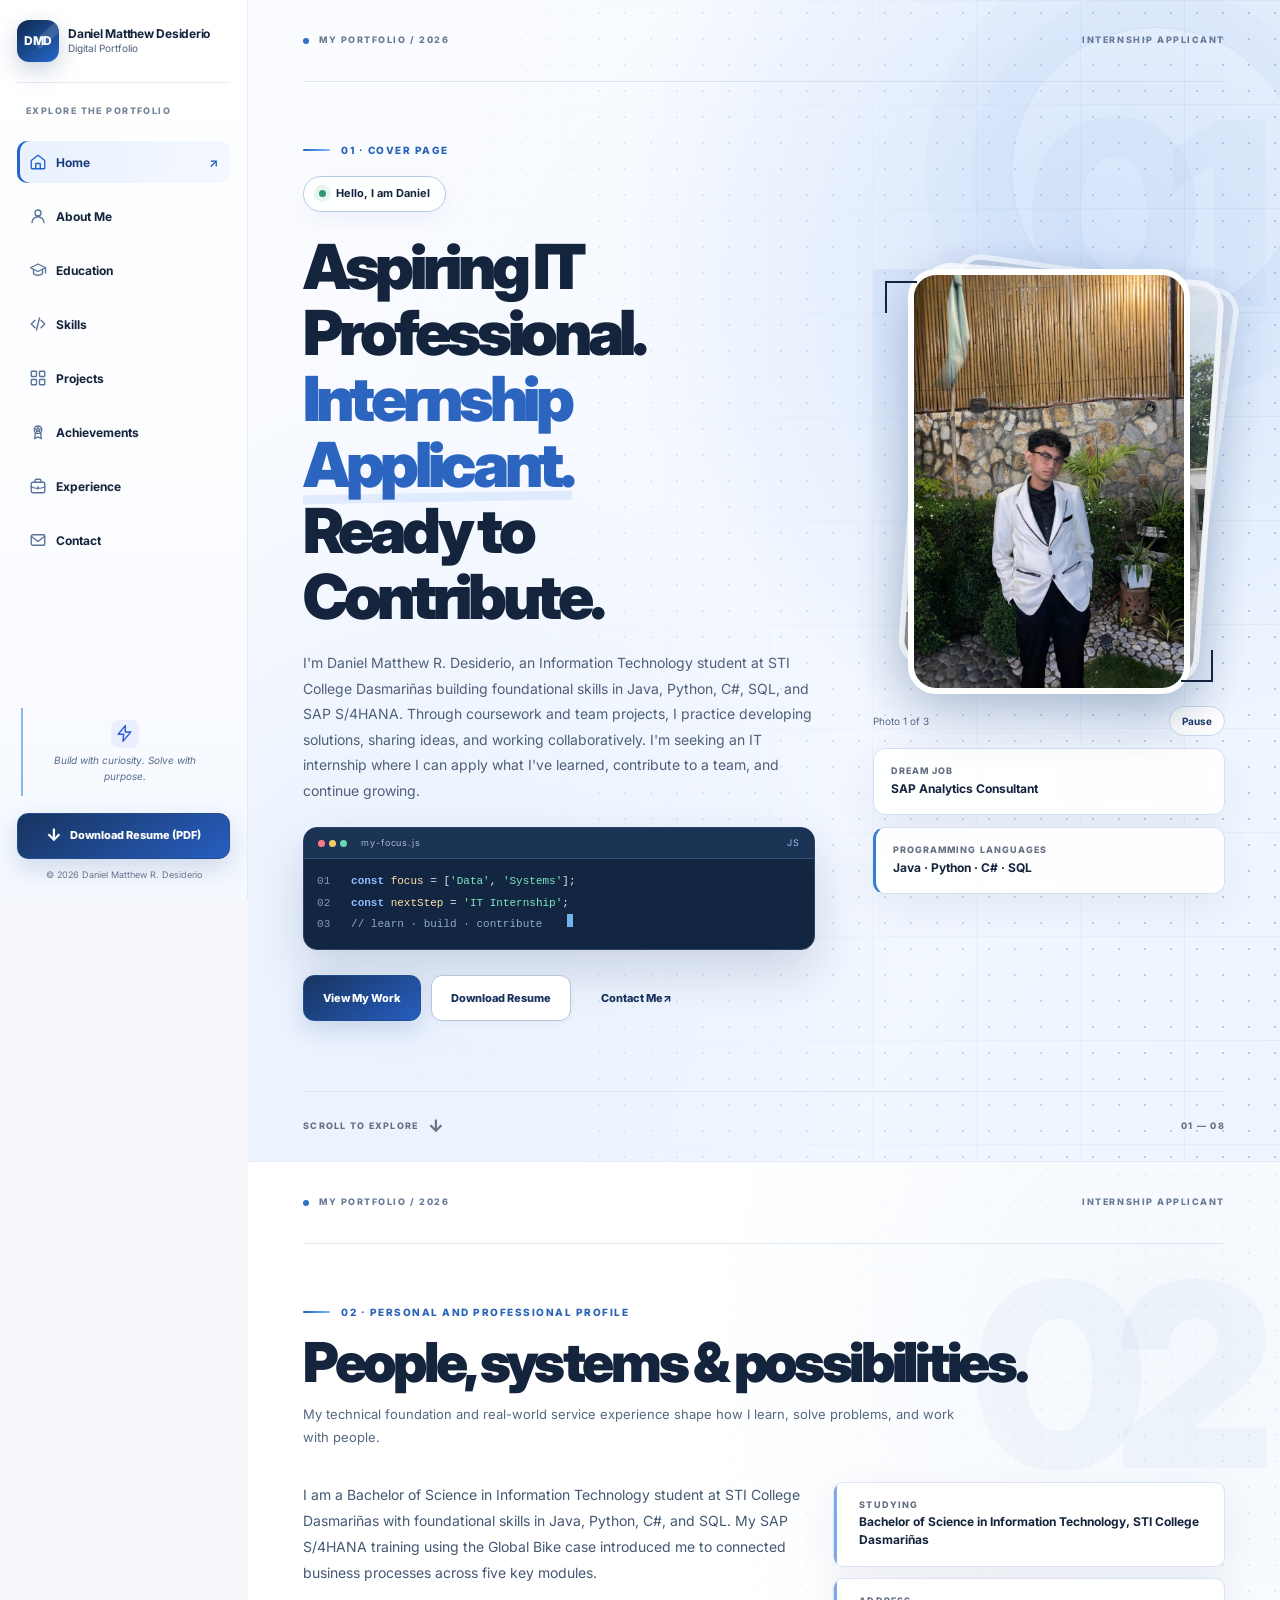
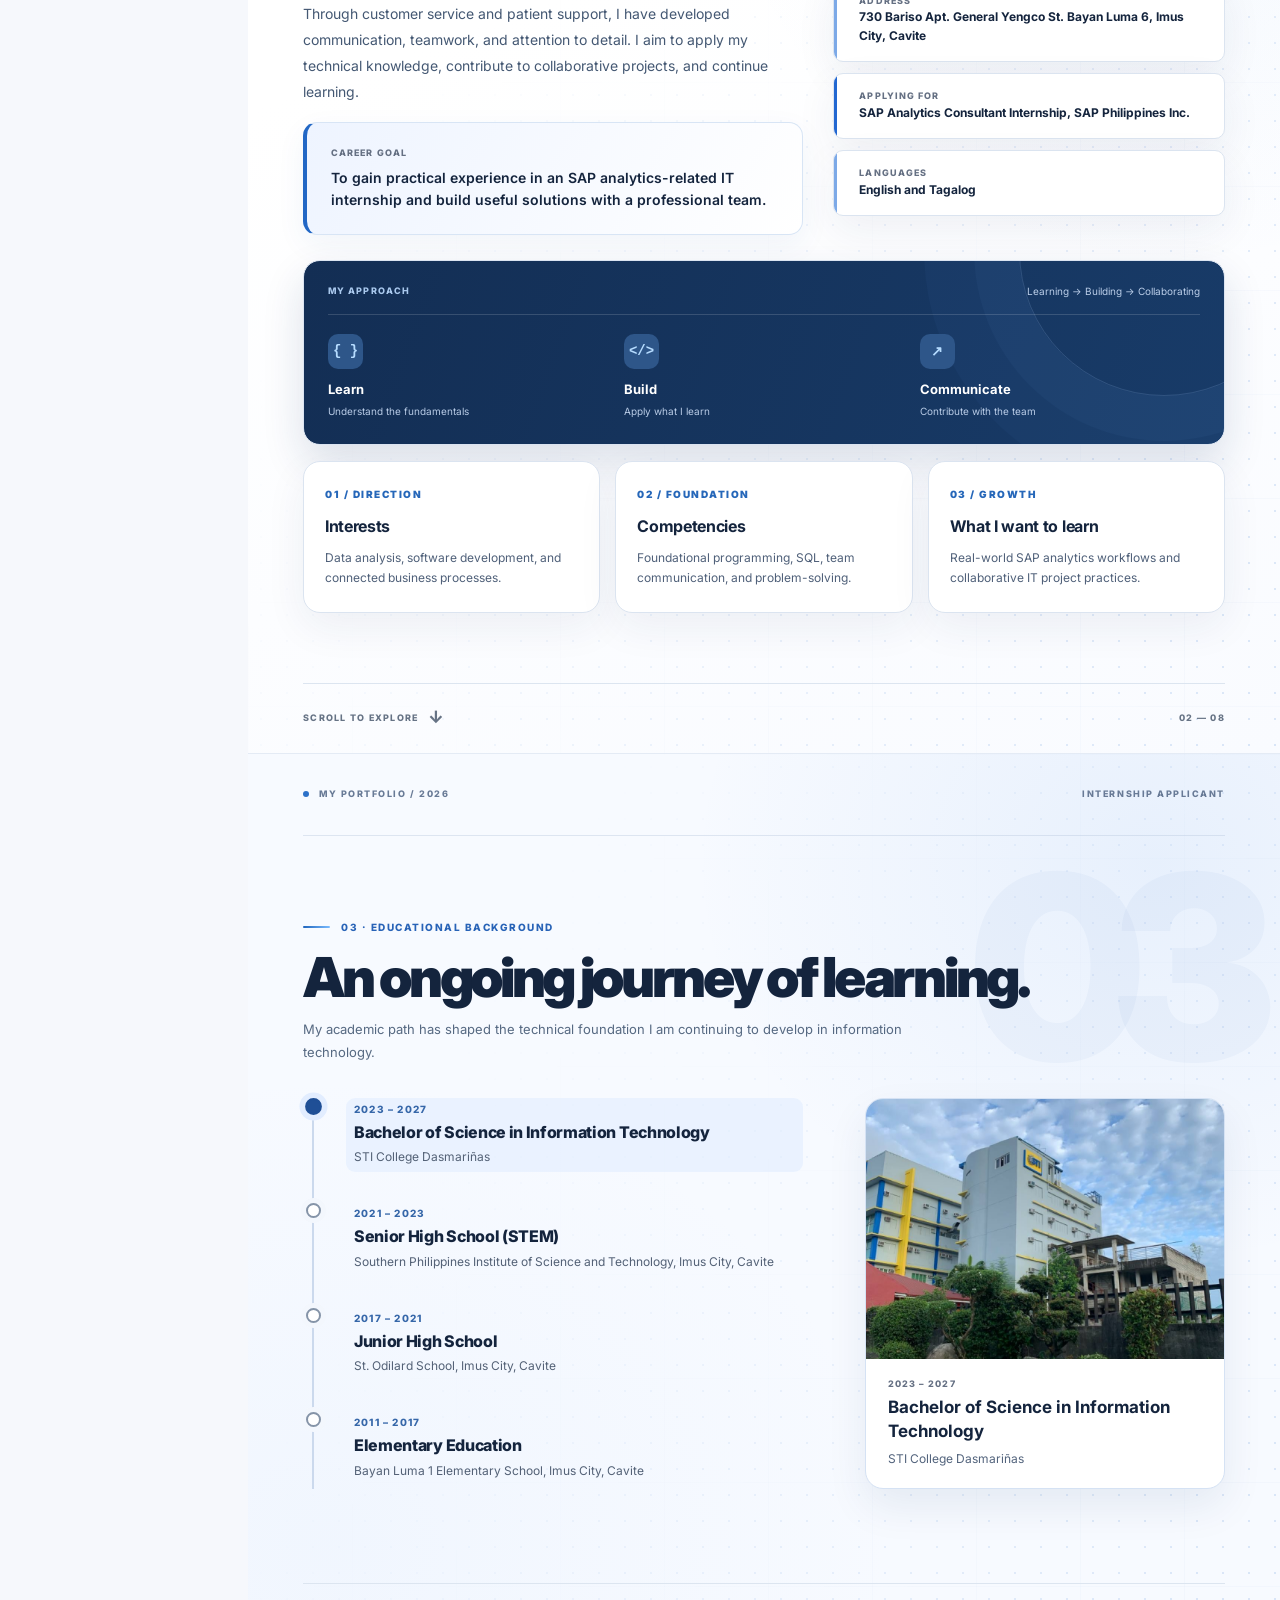
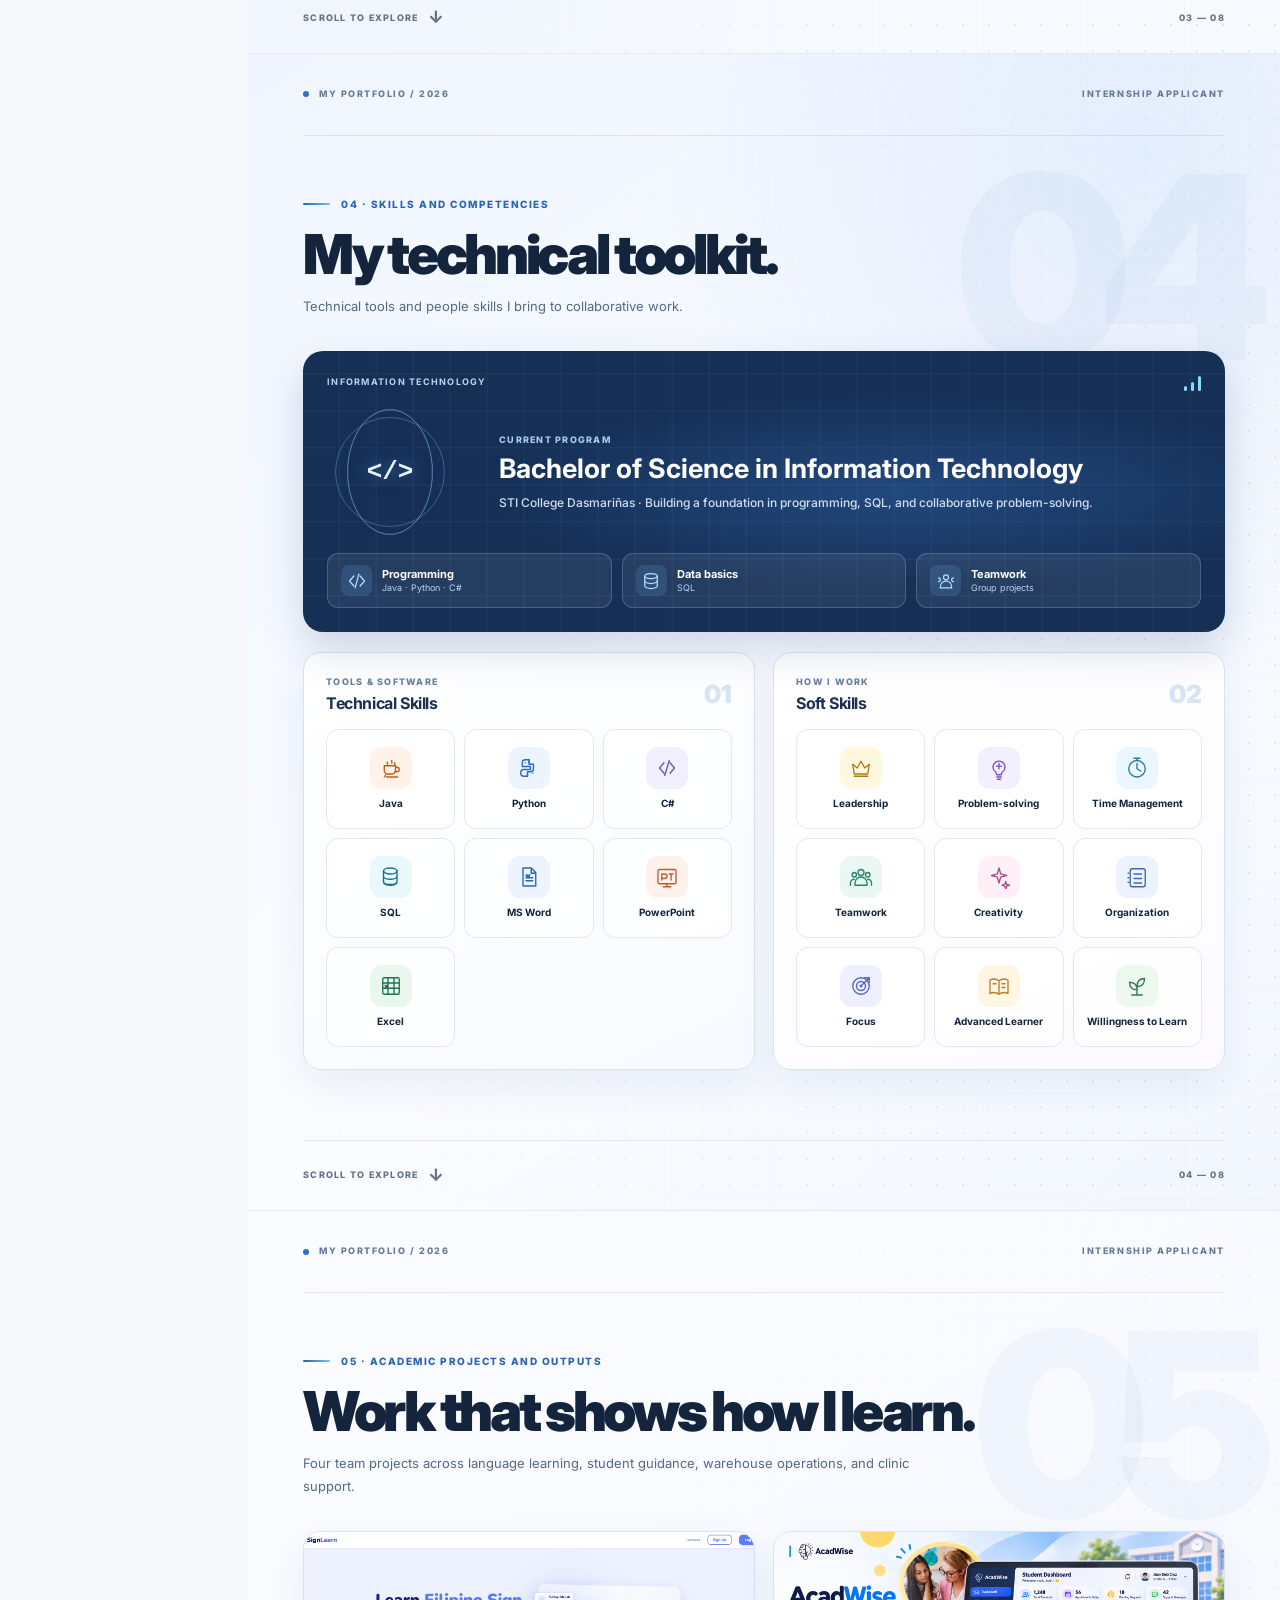
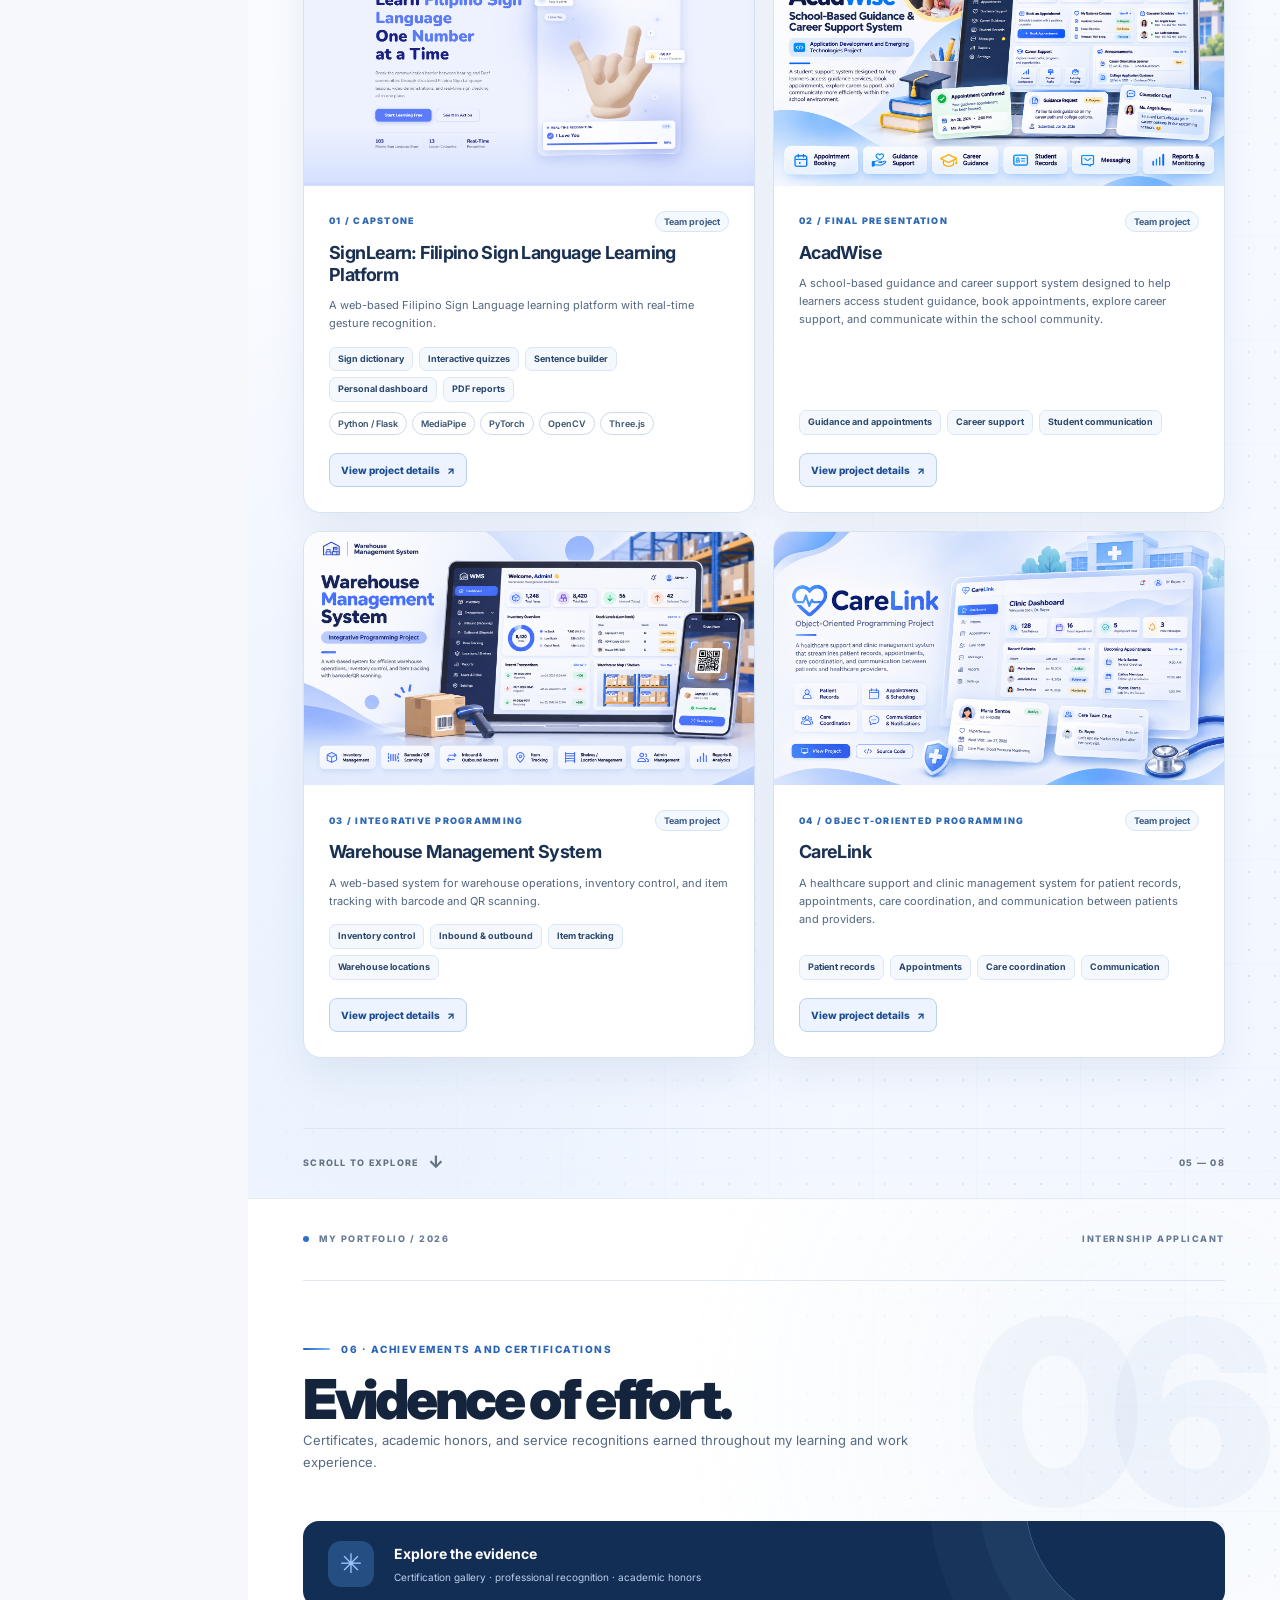
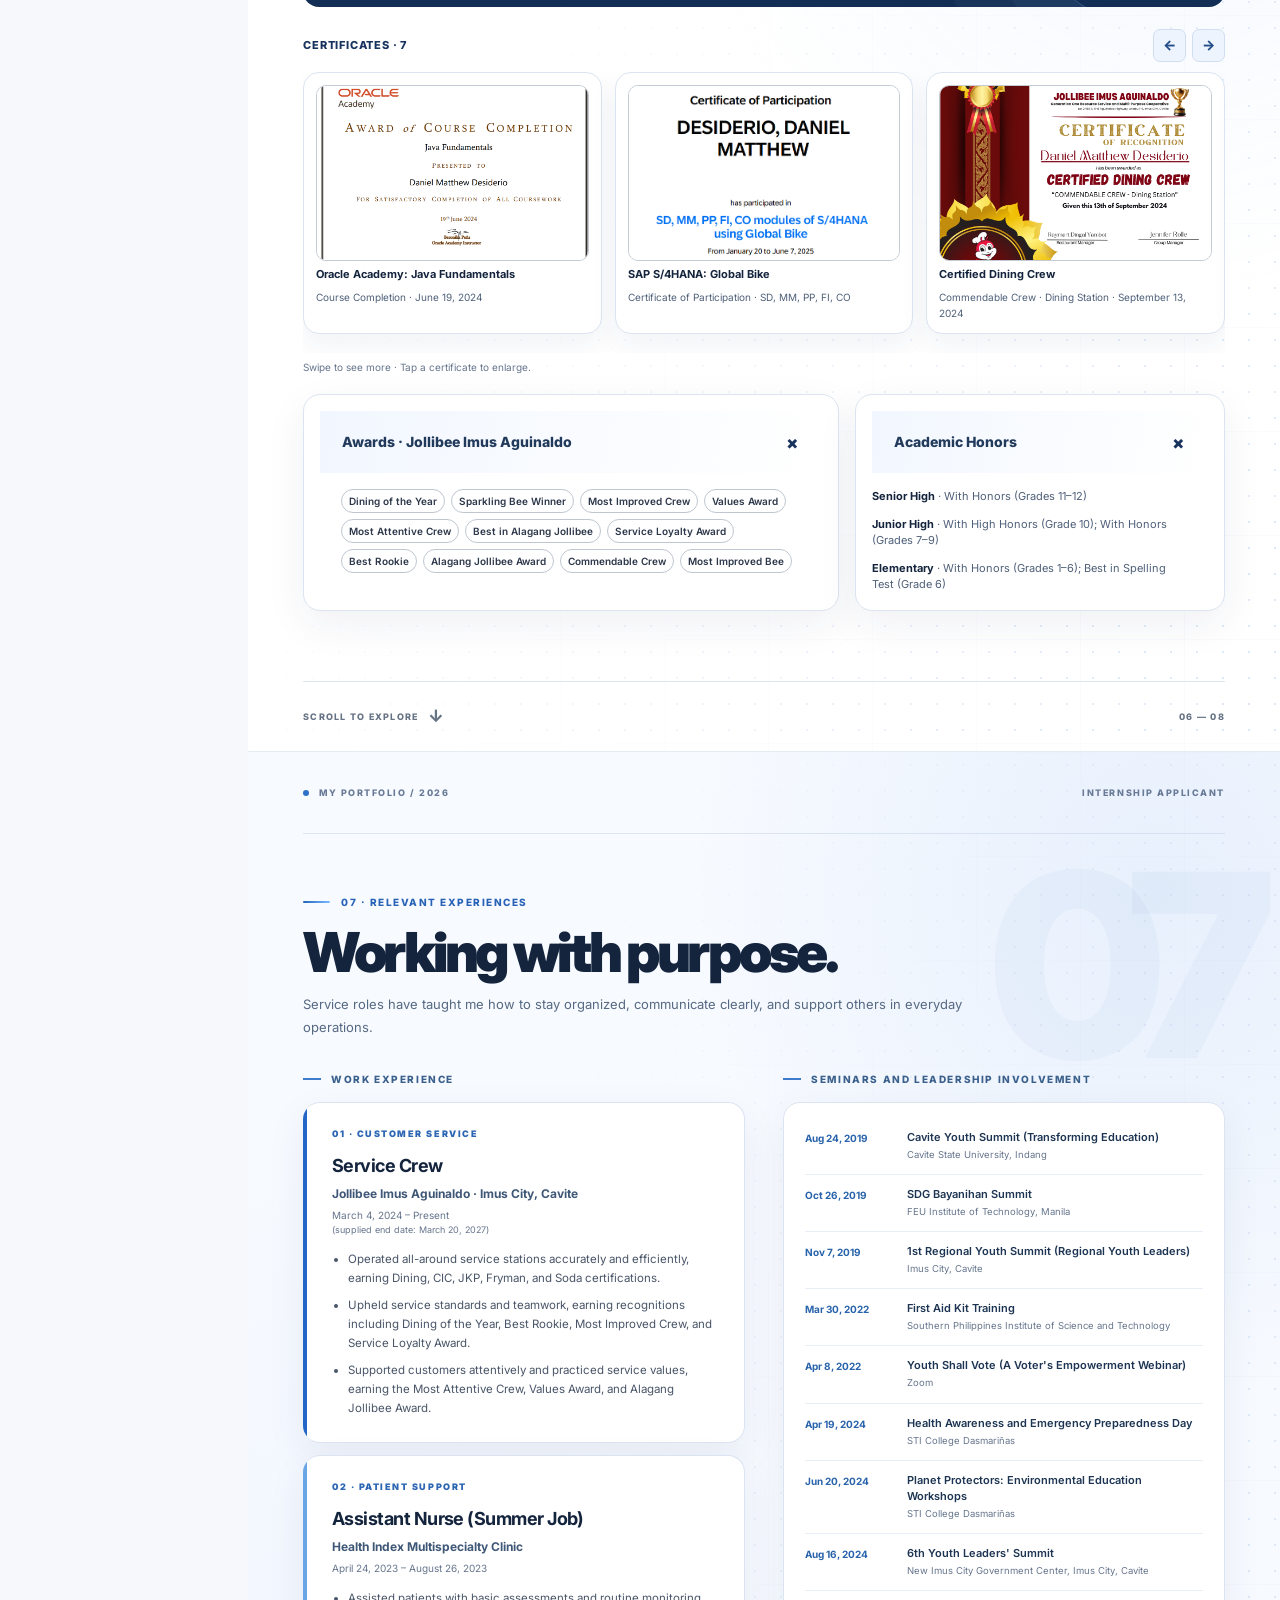
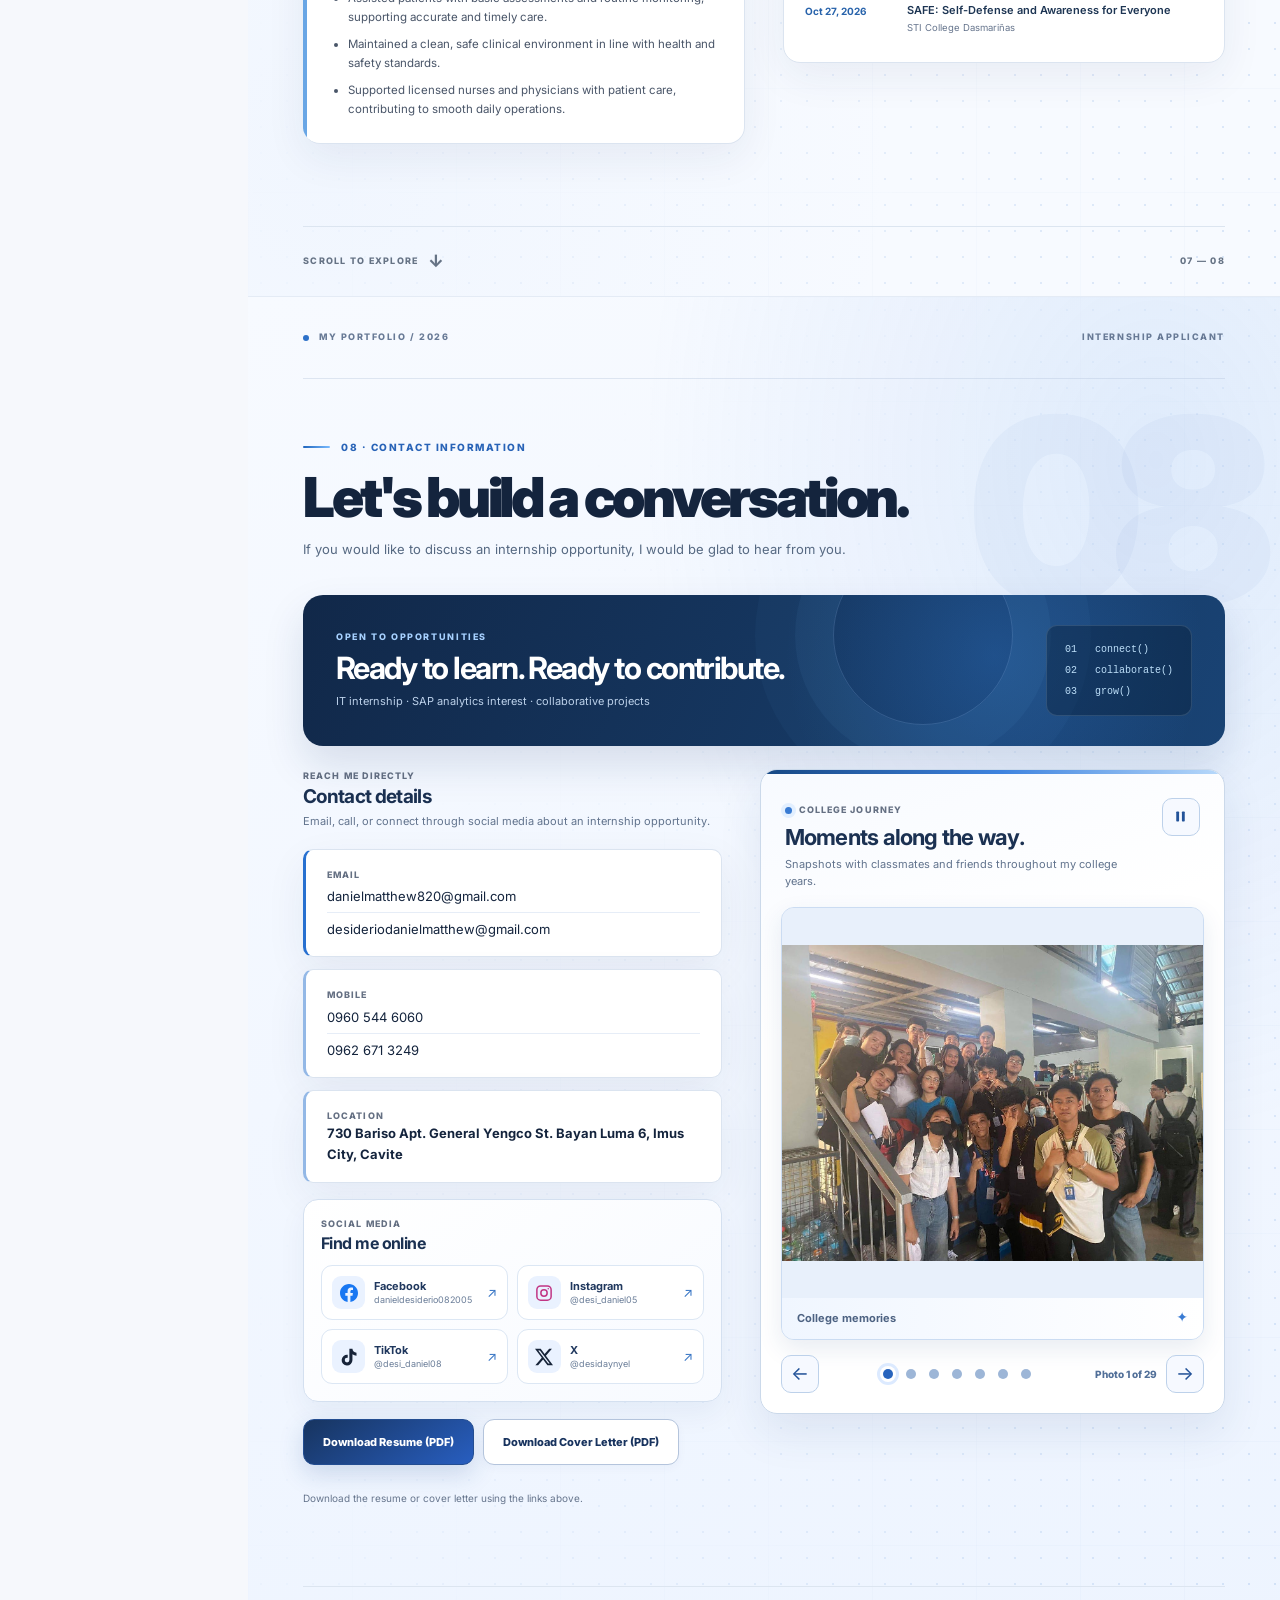
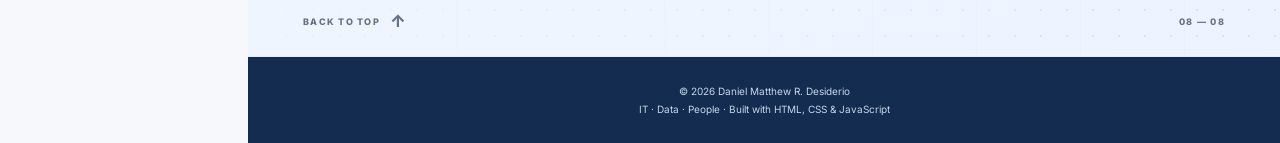
==== daniel-desiderio-portfolio-premium/index.html @ 4a9fddc1 "Add college journey photos" ====
<!DOCTYPE html>
<html lang="en">
<head>
  <meta charset="UTF-8">
  <meta name="viewport" content="width=device-width, initial-scale=1">
  <meta name="theme-color" content="#1F3864">
  <meta name="description" content="Digital portfolio of Daniel Matthew R. Desiderio, an Information Technology student and internship applicant. Explore his education, technical skills, projects, certifications, and experience.">
  <!-- PRIVACY: Remove this tag if you choose to allow search-engine indexing. This is NOT password protection. -->
  <meta name="robots" content="noindex, nofollow">
  <meta property="og:type" content="website">
  <meta property="og:title" content="Daniel Matthew R. Desiderio | Digital Portfolio">
  <meta property="og:description" content="Aspiring IT professional and internship applicant. Projects, competencies, and experience.">
  <!-- TODO: Add an absolute HTTPS og:image after publishing, if you have a real preview image. -->
  <title>Daniel Matthew R. Desiderio | Digital Portfolio</title>
  <link rel="icon" type="image/svg+xml" href="favicon.svg">
  <link rel="preconnect" href="https://fonts.googleapis.com">
  <link rel="preconnect" href="https://fonts.gstatic.com" crossorigin>
  <link href="https://fonts.googleapis.com/css2?family=Inter:wght@400;500;600;700;800;900&display=swap" rel="stylesheet">
  <link rel="stylesheet" href="css/styles.css">
  <!-- Additional art direction, section-specific visuals, and motion system. -->
  <link rel="stylesheet" href="css/premium.css">
  <script src="js/main.js" defer></script>
</head>
<body class="portfolio-page">
  <div class="reading-progress" aria-hidden="true"><span id="reading-progress-bar"></span></div>
  <a class="skip-link" href="#main-content">Skip to main content</a>

  <!-- MOBILE HEADER: On desktop, the brand and navigation live in the fixed left sidebar. -->
  <header class="mobile-header" id="mobile-header">
    <a class="mobile-brand" href="#home" aria-label="Daniel Desiderio, Home">
      <span class="brand-icon">DMD</span><span>D. M. Desiderio</span>
    </a>
    <button class="menu-toggle" id="menu-toggle" type="button" aria-controls="sidebar" aria-expanded="false" aria-label="Open navigation menu">
      <span></span><span></span><span></span>
    </button>
  </header>
  <button class="nav-backdrop" id="nav-backdrop" type="button" aria-label="Close navigation menu" tabindex="-1"></button>

  <!-- FIXED SIDEBAR / MOBILE DRAWER: Eight icon links remain accessible when collapsed. -->
  <aside class="sidebar" id="sidebar" aria-label="Portfolio navigation">
    <div class="side-brand">
      <div class="side-brand-row"><button class="brand-icon sidebar-collapse-toggle" id="sidebar-collapse-toggle" type="button" aria-label="Minimize sidebar" aria-expanded="true" aria-controls="sidebar">DMD</button><a href="#home" class="side-brand-link"><span class="brand-copy"><strong>Daniel Matthew Desiderio</strong><small>Digital Portfolio</small></span></a></div>
    </div>
    <nav class="side-navigation" id="primary-navigation" aria-label="Main sections">
      <span class="side-nav-label">Explore the portfolio</span>
      <a href="#home" class="nav-link is-active" aria-current="location" aria-label="Home"><svg class="nav-icon" viewBox="0 0 24 24" fill="none" aria-hidden="true"><path d="m3 10 9-7 9 7v10a1 1 0 0 1-1 1H4a1 1 0 0 1-1-1V10Z"/><path d="M9 21v-7h6v7"/></svg><span class="nav-text" aria-hidden="true">Home</span></a>
      <a href="#about" class="nav-link" aria-label="About Me"><svg class="nav-icon" viewBox="0 0 24 24" fill="none" aria-hidden="true"><circle cx="12" cy="8" r="4"/><path d="M4 21a8 8 0 0 1 16 0"/></svg><span class="nav-text" aria-hidden="true">About Me</span></a>
      <a href="#education" class="nav-link" aria-label="Education"><svg class="nav-icon" viewBox="0 0 24 24" fill="none" aria-hidden="true"><path d="m2 9 10-5 10 5-10 5L2 9Z"/><path d="M6 11v6c3 2.7 9 2.7 12 0v-6M22 9v7"/></svg><span class="nav-text" aria-hidden="true">Education</span></a>
      <a href="#skills" class="nav-link" aria-label="Skills"><svg class="nav-icon" viewBox="0 0 24 24" fill="none" aria-hidden="true"><path d="m8 7-5 5 5 5m8-10 5 5-5 5M14 4l-4 16"/></svg><span class="nav-text" aria-hidden="true">Skills</span></a>
      <a href="#projects" class="nav-link" aria-label="Projects"><svg class="nav-icon" viewBox="0 0 24 24" fill="none" aria-hidden="true"><rect x="3" y="3" width="7" height="7" rx="1"/><rect x="14" y="3" width="7" height="7" rx="1"/><rect x="3" y="14" width="7" height="7" rx="1"/><rect x="14" y="14" width="7" height="7" rx="1"/></svg><span class="nav-text" aria-hidden="true">Projects</span></a>
      <a href="#achievements" class="nav-link" aria-label="Achievements"><svg class="nav-icon" viewBox="0 0 24 24" fill="none" aria-hidden="true"><circle cx="12" cy="9" r="5"/><path d="m8.5 13-1 8 4.5-2.5 4.5 2.5-1-8m-3.5-7 1 2 2 .3-1.5 1.4.4 2-1.9-1-1.9 1 .4-2-1.5-1.4 2-.3 1-2Z"/></svg><span class="nav-text" aria-hidden="true">Achievements</span></a>
      <a href="#experience" class="nav-link" aria-label="Experience"><svg class="nav-icon" viewBox="0 0 24 24" fill="none" aria-hidden="true"><rect x="3" y="7" width="18" height="14" rx="2"/><path d="M8 7V5a2 2 0 0 1 2-2h4a2 2 0 0 1 2 2v2M3 13c5 3 13 3 18 0m-9 0v3"/></svg><span class="nav-text" aria-hidden="true">Experience</span></a>
      <a href="#contact" class="nav-link" aria-label="Contact"><svg class="nav-icon" viewBox="0 0 24 24" fill="none" aria-hidden="true"><rect x="3" y="5" width="18" height="14" rx="2"/><path d="m3 7 9 7 9-7"/></svg><span class="nav-text" aria-hidden="true">Contact</span></a>
    </nav>
    <div class="sidebar-foot">
      <p class="sidebar-quote"><span class="sidebar-quote-icon" aria-hidden="true"><svg viewBox="0 0 24 24" fill="none"><path d="m13 2-9 11h7l-1 9 10-12h-7l0-8Z" stroke="currentColor" stroke-width="1.8" stroke-linejoin="round"/></svg></span><span class="sidebar-quote-text">Build with curiosity. Solve with purpose.</span></p>
      <a class="button button-primary side-download" href="assets/docs/Daniel-Matthew-Desiderio-Resume.pdf" download aria-label="Download Resume (PDF)"><span class="download-icon" aria-hidden="true">↓</span><span class="download-label">Download Resume (PDF)</span></a>
      <small>© 2026 Daniel Matthew R. Desiderio</small>
    </div>
  </aside>

  <main class="site-main" id="main-content" tabindex="-1">
    <!-- 01 / COVER PAGE -->
    <section class="folio-section section-hero" data-chapter="01" id="home" aria-labelledby="hero-title">
      <div class="page-topline"><span>My Portfolio / 2026</span><span>Internship Applicant</span></div>
      <div class="section-content hero-content">
        <div class="hero-glow" aria-hidden="true"></div>
        <div class="hero-left reveal">
          <p class="section-kicker">01 · Cover Page</p>
          <span class="intro-pill"><span class="intro-spark" aria-hidden="true"></span>Hello, I am Daniel</span>
          <h1 id="hero-title"><span class="desktop-headline">Aspiring IT Professional.<br><em>Internship Applicant.</em><br>Ready to Contribute.</span><span class="mobile-headline">Daniel Matthew R. Desiderio</span></h1>
          <p class="mobile-hero-subtitle">Aspiring SAP Analytics Consultant Intern</p>
          <p class="hero-intro">I'm Daniel Matthew R. Desiderio, an Information Technology student at STI College Dasmariñas building foundational skills in Java, Python, C#, SQL, and SAP S/4HANA. Through coursework and team projects, I practice developing solutions, sharing ideas, and working collaboratively. I'm seeking an IT internship where I can apply what I've learned, contribute to a team, and continue growing.</p>
          <div class="hero-code" aria-label="Areas of interest, presented as example code">
            <div class="code-top"><span class="code-dots" aria-hidden="true"><i></i><i></i><i></i></span><span>my-focus.js</span><span>JS</span></div>
            <div class="code-lines"><div><span class="line-index">01</span><span><b>const</b> <em>focus</em> = [<strong>'Data'</strong>, <strong>'Systems'</strong>];</span></div><div><span class="line-index">02</span><span><b>const</b> <em>nextStep</em> = <strong>'IT Internship'</strong>;</span></div><div><span class="line-index">03</span><span class="code-comment">// learn · build · contribute</span><span class="code-cursor" aria-hidden="true"></span></div></div>
          </div>
          <div class="hero-actions">
            <a class="button button-primary" href="#projects">View My Work</a>
            <a class="button button-outline" href="assets/docs/Daniel-Matthew-Desiderio-Resume.pdf" download>Download Resume</a>
            <a class="button button-link" href="#contact">Contact Me <span aria-hidden="true">↗</span></a>
          </div>
        </div>
        <div class="hero-right reveal">
          <button class="hero-image-wrap" id="hero-photo-next" type="button" aria-label="Show next profile photo">
            <span class="photo-card photo-card-back" aria-hidden="true"><img src="assets/images/profile-slides/portrait-coast.jpg" alt="" decoding="async"></span>
            <span class="photo-card photo-card-middle" aria-hidden="true"><img src="assets/images/profile-slides/portrait-arch.jpg" alt="" decoding="async"></span>
            <span class="photo-card photo-card-front"><img id="hero-profile-image" src="assets/images/project-photo.jpg" alt="Daniel Matthew R. Desiderio wearing a white long-sleeve shirt" width="720" height="880" fetchpriority="high"></span>
            <span class="photo-corner photo-corner-a" aria-hidden="true"></span><span class="photo-corner photo-corner-b" aria-hidden="true"></span>
          </button>
          <div class="profile-slideshow-controls" aria-label="Profile photo slideshow controls">
            <span id="profile-slide-position">Photo 1 of 3</span>
            <button id="profile-slideshow-toggle" type="button" aria-label="Pause profile photo slideshow" aria-pressed="false">Pause</button>
          </div>
          <div class="hero-info-panel"><span class="micro-label">Dream Job</span><strong>SAP Analytics Consultant</strong></div>
          <div class="hero-info-panel"><span class="micro-label">Programming Languages</span><strong>Java · Python · C# · SQL</strong></div>
        </div>
      </div>
      <div class="page-bottomline"><a href="#about">Scroll to explore <span aria-hidden="true">↓</span></a><span>01 — 08</span></div>
    </section>

    <!-- 02 / ABOUT ME: Edit the first-person text if your career goals change. -->
    <section class="folio-section" data-chapter="02" id="about" aria-labelledby="about-title">
      <div class="page-topline"><span>My Portfolio / 2026</span><span>Internship Applicant</span></div>
      <div class="section-content">
        <div class="section-heading reveal"><p class="section-kicker">02 · Personal and Professional Profile</p><h2 id="about-title">People, systems &amp; possibilities.</h2><p>My technical foundation and real-world service experience shape how I learn, solve problems, and work with people.</p></div>
        <div class="about-grid">
          <div class="about-narrative reveal">
            <p>I am a Bachelor of Science in Information Technology student at STI College Dasmariñas with foundational skills in Java, Python, C#, and SQL. My SAP S/4HANA training using the Global Bike case introduced me to connected business processes across five key modules.</p>
            <p>Through customer service and patient support, I have developed communication, teamwork, and attention to detail. I aim to apply my technical knowledge, contribute to collaborative projects, and continue learning.</p>
            <div class="goal-callout"><span class="micro-label">Career goal</span><p>To gain practical experience in an SAP analytics-related IT internship and build useful solutions with a professional team.</p></div>
          </div>
          <div class="about-facts reveal">
            <div class="fact-card"><span class="micro-label">Studying</span><strong>Bachelor of Science in Information Technology, STI College Dasmariñas</strong></div>
            <div class="fact-card"><span class="micro-label">Address</span><strong>730 Bariso Apt. General Yengco St. Bayan Luma 6, Imus City, Cavite</strong></div>
            <div class="fact-card"><span class="micro-label">Applying for</span><strong>SAP Analytics Consultant Internship, SAP Philippines Inc.</strong></div>
            <div class="fact-card"><span class="micro-label">Languages</span><strong>English and Tagalog</strong></div>
          </div>
        </div>
        <div class="focus-journey reveal" role="img" aria-label="My approach: learn concepts, build practical solutions, and communicate clearly"><div class="focus-journey-head"><span class="micro-label">My approach</span><span>Learning → Building → Collaborating</span></div><div class="focus-nodes"><div><span class="focus-symbol">{ }</span><strong>Learn</strong><small>Understand the fundamentals</small></div><span class="journey-arrow" aria-hidden="true">→</span><div><span class="focus-symbol">&lt;/&gt;</span><strong>Build</strong><small>Apply what I learn</small></div><span class="journey-arrow" aria-hidden="true">→</span><div><span class="focus-symbol">↗</span><strong>Communicate</strong><small>Contribute with the team</small></div></div></div>
        <div class="about-lower reveal">
          <article class="info-card"><h3>Interests</h3><p>Data analysis, software development, and connected business processes.</p></article>
          <article class="info-card"><h3>Competencies</h3><p>Foundational programming, SQL, team communication, and problem-solving.</p></article>
          <article class="info-card"><h3>What I want to learn</h3><p>Real-world SAP analytics workflows and collaborative IT project practices.</p></article>
        </div>
      </div>
      <div class="page-bottomline"><a href="#education">Scroll to explore <span aria-hidden="true">↓</span></a><span>02 — 08</span></div>
    </section>

    <!-- 03 / EDUCATION -->
    <section class="folio-section" data-chapter="03" id="education" aria-labelledby="education-title">
      <div class="page-topline"><span>My Portfolio / 2026</span><span>Internship Applicant</span></div>
      <div class="section-content">
        <div class="section-heading reveal"><p class="section-kicker">03 · Educational Background</p><h2 id="education-title">An ongoing journey of learning.</h2><p>My academic path has shaped the technical foundation I am continuing to develop in information technology.</p></div>
        <div class="education-grid">
          <ol class="education-timeline reveal" aria-label="Education history">
            <li class="education-item is-selected"><button class="education-select" type="button" aria-controls="education-detail" aria-pressed="true" data-photo="assets/images/schools/sti-college-dasmarinas.jpg"><span class="timeline-date">2023 – 2027</span><span class="education-degree">Bachelor of Science in Information Technology</span><span class="education-school">STI College Dasmariñas</span></button></li>
            <li class="education-item"><button class="education-select" type="button" aria-controls="education-detail" aria-pressed="false" data-photo="assets/images/schools/spist.jpg"><span class="timeline-date">2021 – 2023</span><span class="education-degree">Senior High School (STEM)</span><span class="education-school">Southern Philippines Institute of Science and Technology, Imus City, Cavite</span></button></li>
            <li class="education-item"><button class="education-select" type="button" aria-controls="education-detail" aria-pressed="false" data-photo="assets/images/schools/st-odilard-school.jpg"><span class="timeline-date">2017 – 2021</span><span class="education-degree">Junior High School</span><span class="education-school">St. Odilard School, Imus City, Cavite</span></button></li>
            <li class="education-item"><button class="education-select" type="button" aria-controls="education-detail" aria-pressed="false" data-photo="assets/images/schools/bayan-luma-1-elementary.jpg"><span class="timeline-date">2011 – 2017</span><span class="education-degree">Elementary Education</span><span class="education-school">Bayan Luma 1 Elementary School, Imus City, Cavite</span></button></li>
          </ol>
          <div class="education-aside reveal">
            <article class="education-detail" id="education-detail" aria-live="polite">
              <div class="education-photo-slot"><img id="education-photo" src="assets/images/schools/sti-college-dasmarinas.jpg" alt="STI College Dasmariñas building" width="960" height="1280" loading="lazy" decoding="async"></div>
              <div class="education-detail-copy"><span class="micro-label" id="education-detail-date">2023 – 2027</span><h3 id="education-detail-degree">Bachelor of Science in Information Technology</h3><p id="education-detail-school">STI College Dasmariñas</p></div>
            </article>
          </div>
        </div>
      </div>
      <div class="page-bottomline"><a href="#skills">Scroll to explore <span aria-hidden="true">↓</span></a><span>03 — 08</span></div>
    </section>

    <!-- 04 / SKILLS: No invented proficiency percentages or levels. -->
    <section class="folio-section" data-chapter="04" id="skills" aria-labelledby="skills-title">
      <div class="page-topline"><span>My Portfolio / 2026</span><span>Internship Applicant</span></div>
      <div class="section-content">
        <div class="section-heading reveal"><p class="section-kicker">04 · Skills and Competencies</p><h2 id="skills-title">My technical toolkit.</h2><p>Technical tools and people skills I bring to collaborative work.</p></div>
        <div class="skills-learning-aside reveal">
          <div class="learning-card" aria-label="My current program and skills focus">
            <div class="learning-card-top"><span>INFORMATION TECHNOLOGY</span><span class="learn-signal" aria-hidden="true"><i></i><i></i><i></i></span></div>
            <div class="learning-card-main">
              <div class="learning-glyph" aria-hidden="true"><span>&lt;/&gt;</span><span class="glyph-ring"></span></div>
              <div class="learning-intro"><span class="learning-eyebrow">Current program</span><h3>Bachelor of Science in Information Technology</h3><p>STI College Dasmariñas · Building a foundation in programming, SQL, and collaborative problem-solving.</p></div>
            </div>
            <div class="learning-highlights" aria-label="Skills focus">
              <div><span class="learning-highlight-icon" aria-hidden="true"><svg viewBox="0 0 32 32" fill="none"><path d="m11 8-7 8 7 8M21 8l7 8-7 8M19 5l-6 22" stroke="currentColor" stroke-width="2" stroke-linecap="round" stroke-linejoin="round"/></svg></span><span><strong>Programming</strong><small>Java · Python · C#</small></span></div>
              <div><span class="learning-highlight-icon" aria-hidden="true"><svg viewBox="0 0 32 32" fill="none"><ellipse cx="16" cy="8" rx="10" ry="4" stroke="currentColor" stroke-width="2"/><path d="M6 8v16c0 2 4.5 4 10 4s10-2 10-4V8M6 16c0 2 4.5 4 10 4s10-2 10-4" stroke="currentColor" stroke-width="2"/></svg></span><span><strong>Data basics</strong><small>SQL</small></span></div>
              <div><span class="learning-highlight-icon" aria-hidden="true"><svg viewBox="0 0 32 32" fill="none"><circle cx="16" cy="10" r="4" stroke="currentColor" stroke-width="2"/><path d="M7 27v-2a9 9 0 0 1 18 0v2H7ZM4 17a3 3 0 1 0 0-6M28 17a3 3 0 1 1 0-6" stroke="currentColor" stroke-width="2" stroke-linecap="round"/></svg></span><span><strong>Teamwork</strong><small>Group projects</small></span></div>
            </div>
          </div>
        </div>
        <div class="skill-panels">
          <article class="skill-panel skill-panel-technical reveal">
            <div class="skill-panel-heading"><div><span class="skill-panel-kicker">Tools &amp; software</span><h3>Technical Skills</h3></div><span class="skill-panel-mark" aria-hidden="true">01</span></div>
            <div class="skill-grid" aria-label="Technical skills">
              <div class="skill-tile"><span class="skill-icon skill-icon-java" aria-hidden="true"><svg viewBox="0 0 32 32"><path d="M11 8c-1 1.2 1.4 1.7.4 3M17 6c-1.3 1.5 1.5 2.1.1 3.6M21 9c-1.2 1.2 1.2 1.8.2 3"/><path d="M7 13h15v6a5 5 0 0 1-5 5h-5a5 5 0 0 1-5-5zM22 15h2a3 3 0 0 1 0 6h-3M10 28h15M9 25l-2 3"/></svg></span><span class="skill-label">Java</span></div>
              <div class="skill-tile"><span class="skill-icon skill-icon-python" aria-hidden="true"><svg viewBox="0 0 32 32"><path d="M16 5H11a4 4 0 0 0-4 4v5h11v4H9a4 4 0 0 0-4 4v1a4 4 0 0 0 4 4h5v-6h4a4 4 0 0 0 4-4v-6h-6z"/><path d="M11 9h.01M21 23h.01"/><path d="M16 5v4M14 27v-4"/></svg></span><span class="skill-label">Python</span></div>
              <div class="skill-tile"><span class="skill-icon skill-icon-csharp" aria-hidden="true"><svg viewBox="0 0 32 32"><path d="m12 9-6 7 6 7M20 9l6 7-6 7M19 6l-6 20"/></svg></span><span class="skill-label">C#</span></div>
              <div class="skill-tile"><span class="skill-icon skill-icon-sql" aria-hidden="true"><svg viewBox="0 0 32 32"><ellipse cx="15" cy="8" rx="9" ry="4"/><path d="M6 8v15c0 2.2 4 4 9 4s9-1.8 9-4V8M6 15c0 2.2 4 4 9 4s9-1.8 9-4M6 22c0 2.2 4 4 9 4s9-1.8 9-4"/></svg></span><span class="skill-label">SQL</span></div>
              <div class="skill-tile"><span class="skill-icon skill-icon-word" aria-hidden="true"><svg viewBox="0 0 32 32"><path d="M8 4h11l6 6v18H8zM19 4v7h6M12 17h9M12 21h9"/><path d="m12 13 1.3 3 1.3-3 1.2 3 1.2-3"/></svg></span><span class="skill-label">MS Word</span></div>
              <div class="skill-tile"><span class="skill-icon skill-icon-powerpoint" aria-hidden="true"><svg viewBox="0 0 32 32"><rect x="4" y="6" width="24" height="19" rx="2"/><path d="M9 20V12h4a3 3 0 1 1 0 6h-4M16 25v4M11 29h10"/><path d="M19 12h5M21.5 12v8"/></svg></span><span class="skill-label">PowerPoint</span></div>
              <div class="skill-tile"><span class="skill-icon skill-icon-excel" aria-hidden="true"><svg viewBox="0 0 32 32"><rect x="5" y="5" width="22" height="22" rx="2"/><path d="M5 12h22M5 19h22M12 5v22M20 5v22M8 15l3 4m0-4-3 4"/></svg></span><span class="skill-label">Excel</span></div>
            </div>
          </article>
          <article class="skill-panel skill-panel-soft reveal">
            <div class="skill-panel-heading"><div><span class="skill-panel-kicker">How I work</span><h3>Soft Skills</h3></div><span class="skill-panel-mark" aria-hidden="true">02</span></div>
            <div class="skill-grid" aria-label="Soft skills">
              <div class="skill-tile"><span class="skill-icon skill-icon-leadership" aria-hidden="true"><svg viewBox="0 0 32 32"><path d="m5 11 6 5 5-9 5 9 6-5-2 13H7zM7 27h18"/></svg></span><span class="skill-label">Leadership</span></div>
              <div class="skill-tile"><span class="skill-icon skill-icon-problem" aria-hidden="true"><svg viewBox="0 0 32 32"><path d="M11 21a8 8 0 1 1 10 0c-1.5 1-2 2-2 4h-6c0-2-.5-3-2-4zM13 28h6M14 31h4M16 10v7M12.5 13.5h7"/></svg></span><span class="skill-label">Problem-solving</span></div>
              <div class="skill-tile"><span class="skill-icon skill-icon-time" aria-hidden="true"><svg viewBox="0 0 32 32"><circle cx="16" cy="17" r="11"/><path d="M16 10v7l5 3M12 3h8M16 3v3"/></svg></span><span class="skill-label">Time Management</span></div>
              <div class="skill-tile"><span class="skill-icon skill-icon-team" aria-hidden="true"><svg viewBox="0 0 32 32"><circle cx="16" cy="10" r="4"/><circle cx="7" cy="13" r="3"/><circle cx="25" cy="13" r="3"/><path d="M8 27v-3a8 8 0 0 1 16 0v3zM2 27v-3a5 5 0 0 1 5-5M30 27v-3a5 5 0 0 0-5-5"/></svg></span><span class="skill-label">Teamwork</span></div>
              <div class="skill-tile"><span class="skill-icon skill-icon-creativity" aria-hidden="true"><svg viewBox="0 0 32 32"><path d="m16 4 2.2 7.8L26 14l-7.8 2.2L16 24l-2.2-7.8L6 14l7.8-2.2zM25 22l1.2 3.8L30 27l-3.8 1.2L25 32l-1.2-3.8L20 27l3.8-1.2z"/></svg></span><span class="skill-label">Creativity</span></div>
              <div class="skill-tile"><span class="skill-icon skill-icon-organization" aria-hidden="true"><svg viewBox="0 0 32 32"><rect x="7" y="5" width="20" height="24" rx="3"/><path d="M12 12h10M12 18h10M12 24h10M4 11h1M4 17h1M4 23h1"/></svg></span><span class="skill-label">Organization</span></div>
              <div class="skill-tile"><span class="skill-icon skill-icon-focus" aria-hidden="true"><svg viewBox="0 0 32 32"><circle cx="16" cy="16" r="11"/><circle cx="16" cy="16" r="6"/><circle cx="16" cy="16" r="1"/><path d="m18 14 9-9M21 5h6v6"/></svg></span><span class="skill-label">Focus</span></div>
              <div class="skill-tile"><span class="skill-icon skill-icon-learner" aria-hidden="true"><svg viewBox="0 0 32 32"><path d="M16 9C12 6 8 6 4 8v18c4-2 8-2 12 1 4-3 8-3 12-1V8c-4-2-8-2-12 1zM16 9v18M8 13h4M20 13h4M20 18h4"/></svg></span><span class="skill-label">Advanced Learner</span></div>
              <div class="skill-tile"><span class="skill-icon skill-icon-growth" aria-hidden="true"><svg viewBox="0 0 32 32"><path d="M16 28V15M16 21c-7 0-10-4-10-10 6 0 10 3 10 10zM16 17c0-7 4-11 10-11 0 7-3 11-10 11zM9 28h14"/></svg></span><span class="skill-label">Willingness to Learn</span></div>
            </div>
          </article>
        </div>
      </div>
      <div class="page-bottomline"><a href="#projects">Scroll to explore <span aria-hidden="true">↓</span></a><span>04 — 08</span></div>
    </section>

    <!-- 05 / PROJECTS: Images are illustrative placeholders, not proof or live screenshots. -->
    <section class="folio-section" data-chapter="05" id="projects" aria-labelledby="projects-title">
      <div class="page-topline"><span>My Portfolio / 2026</span><span>Internship Applicant</span></div>
      <div class="section-content">
        <div class="section-heading reveal"><p class="section-kicker">05 · Academic Projects and Outputs</p><h2 id="projects-title">Work that shows how I learn.</h2><p>Four team projects across language learning, student guidance, warehouse operations, and clinic support.</p></div>
        <div class="project-grid">
          <article class="project-card reveal">
            <div class="project-card-image"><img src="assets/images/projects/signlearn-project.png" alt="SignLearn project preview showing a Filipino Sign Language learning interface" width="1920" height="989" loading="lazy"></div>
            <div class="project-card-content"><div class="project-card-meta"><span class="project-index">01 / CAPSTONE</span><span class="project-team">Team project</span></div><h3>SignLearn: Filipino Sign Language Learning Platform</h3><p>A web-based Filipino Sign Language learning platform with real-time gesture recognition.</p><div class="project-highlights"><span>Sign dictionary</span><span>Interactive quizzes</span><span>Sentence builder</span><span>Personal dashboard</span><span>PDF reports</span></div><div class="tag-list"><span class="tag">Python / Flask</span><span class="tag">MediaPipe</span><span class="tag">PyTorch</span><span class="tag">OpenCV</span><span class="tag">Three.js</span></div><button class="project-open" type="button" aria-label="View SignLearn project details" data-live-url="https://signlearn.up.railway.app/" data-programming="Capstone project using Python and Flask, with MediaPipe, PyTorch, OpenCV, and Three.js listed in the project materials.">View project details <span aria-hidden="true">↗</span></button></div>
          </article>
          <article class="project-card reveal">
            <div class="project-card-image"><img src="assets/images/projects/acadwise-project.png" alt="AcadWise final presentation cover for a school-based guidance and career support system" width="1290" height="731" loading="lazy"></div>
            <div class="project-card-content"><div class="project-card-meta"><span class="project-index">02 / FINAL PRESENTATION</span><span class="project-team">Team project</span></div><h3>AcadWise</h3><p>A school-based guidance and career support system designed to help learners access student guidance, book appointments, explore career support, and communicate within the school community.</p><div class="project-highlights"><span>Guidance and appointments</span><span>Career support</span><span>Student communication</span></div><button class="project-open" type="button" aria-label="View AcadWise project details" data-programming="Application Development and Emerging Technologies project focused on student guidance, appointment booking, and communication workflows.">View project details <span aria-hidden="true">↗</span></button></div>
          </article>
          <article class="project-card reveal">
            <div class="project-card-image"><img src="assets/images/projects/wms-project.png" alt="Warehouse Management System project preview showing inventory, QR scanning, and warehouse dashboard" width="1680" height="943" loading="lazy"></div>
            <div class="project-card-content"><div class="project-card-meta"><span class="project-index">03 / INTEGRATIVE PROGRAMMING</span><span class="project-team">Team project</span></div><h3>Warehouse Management System</h3><p>A web-based system for warehouse operations, inventory control, and item tracking with barcode and QR scanning.</p><div class="project-highlights"><span>Inventory control</span><span>Inbound &amp; outbound</span><span>Item tracking</span><span>Warehouse locations</span></div><button class="project-open" type="button" aria-label="View Warehouse Management System project details" data-programming="Integrative Programming project focused on inventory, inbound and outbound records, barcode and QR scanning, and item tracking.">View project details <span aria-hidden="true">↗</span></button></div>
          </article>
          <article class="project-card reveal">
            <div class="project-card-image"><img src="assets/images/projects/carelink-project.png" alt="CareLink clinic management project preview showing patient records, appointments, and care coordination" width="1680" height="943" loading="lazy"></div>
            <div class="project-card-content"><div class="project-card-meta"><span class="project-index">04 / OBJECT-ORIENTED PROGRAMMING</span><span class="project-team">Team project</span></div><h3>CareLink</h3><p>A healthcare support and clinic management system for patient records, appointments, care coordination, and communication between patients and providers.</p><div class="project-highlights"><span>Patient records</span><span>Appointments</span><span>Care coordination</span><span>Communication</span></div><button class="project-open" type="button" aria-label="View CareLink project details" data-programming="Object-Oriented Programming project focused on patient records, appointments, care coordination, and communication.">View project details <span aria-hidden="true">↗</span></button></div>
          </article>
        </div>
      </div>
      <div class="page-bottomline"><a href="#achievements">Scroll to explore <span aria-hidden="true">↓</span></a><span>05 — 08</span></div>
    </section>

    <!-- 06 / ACHIEVEMENTS: Swipeable gallery on mobile; click/tap any card to enlarge. -->
    <section class="folio-section" data-chapter="06" id="achievements" aria-labelledby="achievements-title">
      <div class="page-topline"><span>My Portfolio / 2026</span><span>Internship Applicant</span></div>
      <div class="section-content">
        <div class="section-heading heading-with-note reveal"><div><p class="section-kicker">06 · Achievements and Certifications</p><h2 id="achievements-title">Evidence of effort.</h2><p>Certificates, academic honors, and service recognitions earned throughout my learning and work experience.</p></div></div>
        <div class="evidence-ribbon reveal"><span class="ribbon-symbol" aria-hidden="true">✳</span><div><strong>Explore the evidence</strong><span>Certification gallery · professional recognition · academic honors</span></div></div>
        <div class="gallery-toolbar"><span class="overline">Certificates · 7</span><div class="gallery-buttons"><button type="button" id="cert-prev" aria-label="Scroll certificates left">←</button><button type="button" id="cert-next" aria-label="Scroll certificates right">→</button></div></div>
        <!-- Certificate images are added as they are provided. -->
        <div class="certificate-track" id="certificate-track" aria-label="Certificate gallery" tabindex="0">
          <button class="certificate-card" type="button" data-cert-title="Oracle Academy — Java Fundamentals Course Completion"><span class="certificate-image"><img src="assets/images/certs/java-fundamentals.png" alt="Oracle Academy Award of Course Completion for Java Fundamentals, presented to Daniel Matthew Desiderio on June 19, 2024" width="1008" height="768" loading="lazy"></span><strong>Oracle Academy: Java Fundamentals</strong><span>Course Completion · June 19, 2024</span></button>
          <button class="certificate-card" type="button" data-cert-title="Certificate of Participation — SAP S/4HANA Global Bike"><span class="certificate-image"><img src="assets/images/certs/sap-certification.png" alt="Certificate of Participation for SD, MM, PP, FI, and CO modules of S/4HANA using Global Bike, January 20 to June 7, 2025" width="687" height="404" loading="lazy"></span><strong>SAP S/4HANA: Global Bike</strong><span>Certificate of Participation · SD, MM, PP, FI, CO</span></button>
          <button class="certificate-card" type="button" data-cert-title="Certificate of Recognition — Certified Dining Crew"><span class="certificate-image"><img src="assets/images/certs/jollibee-dining.png" alt="Jollibee Imus Aguinaldo Certificate of Recognition naming Daniel Matthew Desiderio Certified Dining Crew, Commendable Crew - Dining Station, September 13, 2024" width="900" height="640" loading="lazy"></span><strong>Certified Dining Crew</strong><span>Commendable Crew · Dining Station · September 13, 2024</span></button>
          <button class="certificate-card" type="button" data-cert-title="Certificate of Recognition — Certified CIC"><span class="certificate-image"><img src="assets/images/certs/jollibee-cic.png" alt="Jollibee Imus Aguinaldo Certificate of Recognition naming Daniel Matthew Desiderio Certified CIC, Commendable Crew - CIC Station, November 9, 2024" width="900" height="640" loading="lazy"></span><strong>Certified CIC</strong><span>Commendable Crew · CIC Station · November 9, 2024</span></button>
          <button class="certificate-card" type="button" data-cert-title="Certificate of Recognition — Certified JKP-SMART"><span class="certificate-image"><img src="assets/images/certs/jollibee-jkp.png" alt="Jollibee Imus Aguinaldo Certificate of Recognition naming Daniel Matthew Desiderio Certified JKP-SMART, Commendable Crew - JKP Station, August 20, 2024" width="900" height="640" loading="lazy"></span><strong>Certified JKP-SMART</strong><span>Commendable Crew · JKP Station · August 20, 2024</span></button>
          <button class="certificate-card" type="button" data-cert-title="Certificate of Recognition — Certified Fryman"><span class="certificate-image"><img src="assets/images/certs/jollibee-fryman.png" alt="Jollibee Imus Aguinaldo Certificate of Recognition naming Daniel Matthew Desiderio Certified Fryman, Commendable Crew - Fry Station, April 7, 2026" width="900" height="640" loading="lazy"></span><strong>Certified Fryman</strong><span>Commendable Crew · Fry Station · April 7, 2026</span></button>
          <button class="certificate-card" type="button" data-cert-title="Certificate of Recognition — Certified Soda"><span class="certificate-image"><img src="assets/images/certs/jollibee-soda.png" alt="Jollibee Imus Aguinaldo Certificate of Recognition naming Daniel Matthew Desiderio Certified Soda, Commendable Crew - Soda Station, July 17, 2026" width="900" height="640" loading="lazy"></span><strong>Certified Soda</strong><span>Commendable Crew · Soda Station · July 17, 2026</span></button>
        </div>
        <p class="gallery-hint">Swipe to see more · Tap a certificate to enlarge.</p>
        <div class="achievement-grid">
          <details class="expand-panel reveal" open><summary><span>Awards · Jollibee Imus Aguinaldo</span><span class="expand-icon" aria-hidden="true">+</span></summary><div class="tag-list award-tags"><span class="tag">Dining of the Year</span><span class="tag">Sparkling Bee Winner</span><span class="tag">Most Improved Crew</span><span class="tag">Values Award</span><span class="tag">Most Attentive Crew</span><span class="tag">Best in Alagang Jollibee</span><span class="tag">Service Loyalty Award</span><span class="tag">Best Rookie</span><span class="tag">Alagang Jollibee Award</span><span class="tag">Commendable Crew</span><span class="tag">Most Improved Bee</span></div></details>
          <details class="expand-panel reveal" open><summary><span>Academic Honors</span><span class="expand-icon" aria-hidden="true">+</span></summary><ul class="honors-list"><li><strong>Senior High</strong> · With Honors (Grades 11–12)</li><li><strong>Junior High</strong> · With High Honors (Grade 10); With Honors (Grades 7–9)</li><li><strong>Elementary</strong> · With Honors (Grades 1–6); Best in Spelling Test (Grade 6)</li></ul></details>
        </div>
      </div>
      <div class="page-bottomline"><a href="#experience">Scroll to explore <span aria-hidden="true">↓</span></a><span>06 — 08</span></div>
    </section>

    <!-- 07 / WORK HISTORY: The end date for Jollibee is in 2027, so this is shown as ongoing in 2026. -->
    <section class="folio-section" data-chapter="07" id="experience" aria-labelledby="experience-title">
      <div class="page-topline"><span>My Portfolio / 2026</span><span>Internship Applicant</span></div>
      <div class="section-content">
        <div class="section-heading reveal"><p class="section-kicker">07 · Relevant Experiences</p><h2 id="experience-title">Working with purpose.</h2><p>Service roles have taught me how to stay organized, communicate clearly, and support others in everyday operations.</p></div>
        <div class="experience-grid">
          <div><h3 class="column-heading">Work Experience</h3>
            <article class="experience-card reveal"><span class="experience-label">01 · CUSTOMER SERVICE</span><h4>Service Crew</h4><p class="company">Jollibee Imus Aguinaldo · Imus City, Cavite</p><p class="date">March 4, 2024 – Present <small>(supplied end date: March 20, 2027)</small></p><ul><li>Operated all-around service stations accurately and efficiently, earning Dining, CIC, JKP, Fryman, and Soda certifications.</li><li>Upheld service standards and teamwork, earning recognitions including Dining of the Year, Best Rookie, Most Improved Crew, and Service Loyalty Award.</li><li>Supported customers attentively and practiced service values, earning the Most Attentive Crew, Values Award, and Alagang Jollibee Award.</li></ul></article>
            <article class="experience-card reveal"><span class="experience-label">02 · PATIENT SUPPORT</span><h4>Assistant Nurse (Summer Job)</h4><p class="company">Health Index Multispecialty Clinic</p><p class="date">April 24, 2023 – August 26, 2023</p><ul><li>Assisted patients with basic assessments and routine monitoring, supporting accurate and timely care.</li><li>Maintained a clean, safe clinical environment in line with health and safety standards.</li><li>Supported licensed nurses and physicians with patient care, contributing to smooth daily operations.</li></ul></article>
          </div>
          <div><h3 class="column-heading">Seminars and Leadership Involvement</h3><div class="seminar-panel reveal"><ol class="seminar-list">
            <li><time datetime="2019-08-24">Aug 24, 2019</time><div><strong>Cavite Youth Summit (Transforming Education)</strong><small>Cavite State University, Indang</small></div></li>
            <li><time datetime="2019-10-26">Oct 26, 2019</time><div><strong>SDG Bayanihan Summit</strong><small>FEU Institute of Technology, Manila</small></div></li>
            <li><time datetime="2019-11-07">Nov 7, 2019</time><div><strong>1st Regional Youth Summit (Regional Youth Leaders)</strong><small>Imus City, Cavite</small></div></li>
            <li><time datetime="2022-03-30">Mar 30, 2022</time><div><strong>First Aid Kit Training</strong><small>Southern Philippines Institute of Science and Technology</small></div></li>
            <li><time datetime="2022-04-08">Apr 8, 2022</time><div><strong>Youth Shall Vote (A Voter's Empowerment Webinar)</strong><small>Zoom</small></div></li>
            <li><time datetime="2024-04-19">Apr 19, 2024</time><div><strong>Health Awareness and Emergency Preparedness Day</strong><small>STI College Dasmariñas</small></div></li>
            <li><time datetime="2024-06-20">Jun 20, 2024</time><div><strong>Planet Protectors: Environmental Education Workshops</strong><small>STI College Dasmariñas</small></div></li>
            <li><time datetime="2024-08-16">Aug 16, 2024</time><div><strong>6th Youth Leaders' Summit</strong><small>New Imus City Government Center, Imus City, Cavite</small></div></li>
            <li><time datetime="2026-10-27">Oct 27, 2026</time><div><strong>SAFE: Self-Defense and Awareness for Everyone</strong><small>STI College Dasmariñas</small></div></li>
          </ol></div></div>
        </div>
      </div>
      <div class="page-bottomline"><a href="#contact">Scroll to explore <span aria-hidden="true">↓</span></a><span>07 — 08</span></div>
    </section>

    <!-- 08 / CONTACT: Netlify Forms is functional after deployment; Live Server does not process form submissions. -->
    <section class="folio-section" data-chapter="08" id="contact" aria-labelledby="contact-title">
      <div class="page-topline"><span>My Portfolio / 2026</span><span>Internship Applicant</span></div>
      <div class="section-content">
        <div class="section-heading reveal"><p class="section-kicker">08 · Contact Information</p><h2 id="contact-title">Let's build a conversation.</h2><p>If you would like to discuss an internship opportunity, I would be glad to hear from you.</p></div>
        <div class="contact-banner reveal"><div class="contact-banner-copy"><span class="banner-eyebrow">OPEN TO OPPORTUNITIES</span><strong>Ready to learn. Ready to contribute.</strong><span>IT internship · SAP analytics interest · collaborative projects</span></div><div class="banner-code" aria-hidden="true"><span>01 &nbsp; connect()</span><span>02 &nbsp; collaborate()</span><span>03 &nbsp; grow()</span></div></div>
        <div class="contact-grid">
          <div class="contact-left reveal">
            <div class="contact-section-heading"><span class="micro-label">Reach me directly</span><h3>Contact details</h3><p>Email, call, or connect through social media about an internship opportunity.</p></div>
            <div class="fact-card"><span class="micro-label">Email</span><div class="contact-methods"><a href="mailto:danielmatthew820@gmail.com">danielmatthew820@gmail.com</a><a href="mailto:desideriodanielmatthew@gmail.com">desideriodanielmatthew@gmail.com</a></div></div>
            <div class="fact-card"><span class="micro-label">Mobile</span><div class="contact-methods"><a href="tel:+639605446060">0960 544 6060</a><a href="tel:+639626713249">0962 671 3249</a></div></div>
            <div class="fact-card"><span class="micro-label">Location</span><strong>730 Bariso Apt. General Yengco St. Bayan Luma 6, Imus City, Cavite</strong></div>
            <div class="contact-socials"><div class="contact-socials-heading"><span class="micro-label">Social media</span><h3>Find me online</h3></div><div class="social-link-grid">
              <a class="social-link" href="https://www.facebook.com/danieldesiderio082005" target="_blank" rel="noopener noreferrer" aria-label="Daniel on Facebook (opens in a new tab)"><span class="social-icon social-icon-facebook" aria-hidden="true"><svg viewBox="0 0 24 24" fill="currentColor"><path d="M24 12.073C24 5.405 18.627 0 12 0S0 5.405 0 12.073C0 18.1 4.388 23.094 10.125 24v-8.437H7.078v-3.49h3.047V9.413c0-3.025 1.793-4.698 4.533-4.698 1.312 0 2.686.234 2.686.234v2.953H15.83c-1.49 0-1.955.925-1.955 1.874v2.25h3.328l-.532 3.49h-2.796V24C19.612 23.094 24 18.1 24 12.073Z"/></svg></span><span><strong>Facebook</strong><small>danieldesiderio082005</small></span><span class="social-arrow" aria-hidden="true">↗</span></a>
              <a class="social-link" href="https://www.instagram.com/desi_daniel05/" target="_blank" rel="noopener noreferrer" aria-label="Daniel on Instagram (opens in a new tab)"><span class="social-icon social-icon-instagram" aria-hidden="true"><svg viewBox="0 0 24 24" fill="none" stroke="currentColor" stroke-width="2" stroke-linecap="round" stroke-linejoin="round"><rect x="2.5" y="2.5" width="19" height="19" rx="5"/><circle cx="12" cy="12" r="4.2"/><circle cx="17.7" cy="6.4" r="1" fill="currentColor" stroke="none"/></svg></span><span><strong>Instagram</strong><small>@desi_daniel05</small></span><span class="social-arrow" aria-hidden="true">↗</span></a>
              <a class="social-link" href="https://www.tiktok.com/@desi_daniel08" target="_blank" rel="noopener noreferrer" aria-label="Daniel on TikTok (opens in a new tab)"><span class="social-icon social-icon-tiktok" aria-hidden="true"><svg viewBox="0 0 24 24" fill="currentColor"><path d="M16.6 1h-4.1v15.1a3.1 3.1 0 1 1-3.1-3.1c.3 0 .6 0 .9.1V9a7.2 7.2 0 1 0 6.3 7.1V8.4c1.6 1.2 3.5 1.9 5.4 1.9V6.2c-3 0-5.4-2.3-5.4-5.2Z"/></svg></span><span><strong>TikTok</strong><small>@desi_daniel08</small></span><span class="social-arrow" aria-hidden="true">↗</span></a>
              <a class="social-link" href="https://x.com/desidaynyel" target="_blank" rel="noopener noreferrer" aria-label="Daniel on X (opens in a new tab)"><span class="social-icon social-icon-x" aria-hidden="true"><svg viewBox="0 0 24 24" fill="currentColor"><path d="M18.901 1.153h3.68L14.54 10.35 24 22.846h-7.406l-5.8-7.584-6.64 7.584H.47L9.07 13.01 0 1.154h7.594l5.243 6.932 6.064-6.933ZM17.61 20.644h2.039L6.486 3.24H4.298L17.61 20.644Z"/></svg></span><span><strong>X</strong><small>@desidaynyel</small></span><span class="social-arrow" aria-hidden="true">↗</span></a>
            </div></div>
            <div class="document-actions"><a class="button button-primary" href="assets/docs/Daniel-Matthew-Desiderio-Resume.pdf" download>Download Resume (PDF)</a><a class="button button-outline" href="assets/docs/Daniel-Matthew-Desiderio-Cover-Letter.pdf" download>Download Cover Letter (PDF)</a></div>
            <p class="help-text">Download the resume or cover letter using the links above.</p>
          </div>
          <div class="journey-card reveal" id="college-journey" aria-label="College journey photo slideshow">
            <div class="journey-heading"><div><span class="micro-label">College journey</span><h3>Moments along the way.</h3><p>Snapshots with classmates and friends throughout my college years.</p></div><button class="journey-pause" id="journey-toggle" type="button" aria-pressed="false" aria-label="Pause college photo slideshow" title="Pause slideshow"><svg class="icon-pause" viewBox="0 0 24 24" fill="currentColor" aria-hidden="true"><rect x="6" y="5" width="4" height="14" rx="1"/><rect x="14" y="5" width="4" height="14" rx="1"/></svg><svg class="icon-play" viewBox="0 0 24 24" fill="currentColor" aria-hidden="true"><path d="M7 4.8a1.4 1.4 0 0 1 2.1-1.2l11 7a1.6 1.6 0 0 1 0 2.8l-11 7A1.4 1.4 0 0 1 7 19.2V4.8Z"/></svg></button></div>
            <figure class="journey-figure"><div class="journey-photo-wrap"><img id="journey-photo" src="assets/images/college-journey/college-01.jpg" alt="Group photo from Daniel's college journey, photo 1 of 29" width="1321" height="991" loading="lazy" decoding="async"></div><figcaption>College memories<span class="journey-caption-mark" aria-hidden="true">✦</span></figcaption></figure>
            <div class="journey-controls"><button class="journey-control" id="journey-prev" type="button" aria-label="Previous college photo">←</button><div class="journey-dots" id="journey-dots" aria-label="Choose a college photo"></div><span id="journey-position" class="journey-status" aria-live="off">Photo 1 of 29</span><button class="journey-control" id="journey-next" type="button" aria-label="Next college photo">→</button></div>
          </div>
        </div>
      </div>
      <div class="page-bottomline"><a href="#home">Back to top <span aria-hidden="true">↑</span></a><span>08 — 08</span></div>
    </section>
    <footer class="site-footer"><p>© 2026 Daniel Matthew R. Desiderio</p><p>IT · Data · People · Built with HTML, CSS &amp; JavaScript</p></footer>
  </main>

  <button class="floating-top" id="back-to-top" type="button" aria-label="Back to top">↑</button>

  <dialog id="project-dialog" class="project-dialog" aria-labelledby="project-dialog-title" aria-describedby="project-dialog-overview">
    <div class="project-dialog-content"><div class="dialog-header"><div><span class="micro-label" id="project-dialog-category">Team project</span><h2 id="project-dialog-title">Project details</h2></div><button type="button" class="dialog-close" id="project-dialog-close" aria-label="Close project details">×</button></div><img id="project-dialog-image" src="assets/images/projects/signlearn-project.png" alt="" width="1920" height="989"><div class="project-dialog-text"><h3>System overview</h3><p id="project-dialog-overview"></p><h3>Programming focus</h3><p id="project-dialog-programming"></p><h3>Project features</h3><div id="project-dialog-highlights" class="project-highlights"></div><a id="project-dialog-live-link" class="button button-primary project-live-link" href="https://signlearn.up.railway.app/" target="_blank" rel="noopener noreferrer" hidden>Visit SignLearn system <span aria-hidden="true">↗</span></a></div></div>
  </dialog>

  <dialog id="certificate-dialog" class="certificate-dialog" aria-labelledby="certificate-dialog-title" aria-describedby="certificate-dialog-description">
    <div class="dialog-content"><div class="dialog-header"><div><span class="micro-label">Certificate preview</span><h2 id="certificate-dialog-title">Certificate</h2></div><button type="button" class="dialog-close" id="certificate-dialog-close" aria-label="Close certificate preview">×</button></div><p id="certificate-dialog-description">Full-size certificate preview.</p><img id="certificate-dialog-image" src="assets/images/certs/placeholder.svg" alt="Certificate image" width="900" height="640"></div>
  </dialog>
</body>
</html>
---- daniel-desiderio-portfolio-premium/css/styles.css ----
/* Daniel Matthew R. Desiderio — wireframe-based digital portfolio.
   Edit the root variables below to adjust the entire visual identity. */
:root {
  --navy: #1f3864;
  --blue: #2461ca;
  --ink: #111b2b;
  --subtle: #536176;
  --muted: #677184;
  --line: #cfd4dc;
  --line-strong: #aeb6c2;
  --paper: #f7f8fb;
  --white: #fff;
  --soft-blue: #e8edf7;
  --shadow: 0 10px 30px rgba(30, 49, 80, .035);
  --sidebar-width: 238px;
  --page-pad: clamp(26px, 4.25vw, 64px);
  --radius: 12px;
  --speed: 240ms;
  --font: 'Inter', system-ui, -apple-system, BlinkMacSystemFont, 'Segoe UI', sans-serif;
}
*, *::before, *::after { box-sizing: border-box; }
html { scroll-behavior: smooth; }
body { margin: 0; background: var(--paper); font-family: var(--font); color: var(--ink); font-size: 14px; line-height: 1.6; -webkit-font-smoothing: antialiased; }
body.nav-open, body.modal-open { overflow: hidden; }
img { max-width: 100%; height: auto; display: block; }
a { color: inherit; text-decoration: none; }
button, input, textarea { font: inherit; }
button { cursor: pointer; }
:focus-visible { outline: 3px solid #2e72e4; outline-offset: 3px; }
::selection { background: #d1e2ff; color: #152d55; }
.skip-link { position: fixed; left: 15px; top: -100px; z-index: 2000; background: var(--navy); color: #fff; padding: 10px 16px; border-radius: 7px; }
.skip-link:focus { top: 12px; }

/* Sidebar is the central desktop navigation, matching PDF pages 1–8. */
.sidebar { position: fixed; top: 0; bottom: 0; left: 0; z-index: 90; width: var(--sidebar-width); padding: 18px 15px 14px; display: flex; flex-direction: column; background: #fff; border-right: 1px solid var(--line); overflow-y: auto; scrollbar-width: thin; }
.side-brand { padding-bottom: 17px; border-bottom: 1px solid var(--line); }
.side-brand-link { display: flex; align-items: center; gap: 9px; }
.brand-icon { display: inline-grid; place-items: center; flex: 0 0 auto; width: 40px; height: 40px; border-radius: 10px; background: var(--navy); color: #fff; font-weight: 800; font-size: 12px; letter-spacing: -.5px; }
.brand-copy { min-width: 0; display: flex; flex-direction: column; line-height: 1.35; }
.brand-copy strong { font-size: 12px; letter-spacing: -.25px; white-space: nowrap; }
.brand-copy small { font-size: 10px; color: var(--subtle); }
.side-person { display: flex; align-items: center; text-align: center; flex-direction: column; padding: 16px 0 18px; border-bottom: 1px solid var(--line); gap: 4px; }
.side-person > img { width: 88px; height: 104px; object-fit: cover; border-radius: 16px; border: 1px solid #b4bcc8; background: #e7e9ee; margin-bottom: 7px; }
.side-person strong { font-size: 12px; line-height: 1.4; letter-spacing: -.25px; }
.side-person > span:not(.status-pill) { color: var(--subtle); font-size: 11px; }
.status-pill { border: 1px solid var(--line-strong); border-radius: 99px; font-size: 10px; color: var(--navy); font-weight: 700; padding: 4px 9px; margin-top: 4px; white-space: nowrap; }
.status-dot { display: inline-block; width: 6px; height: 6px; margin-right: 5px; border-radius: 50%; background: #308672; }
.side-navigation { padding-top: 18px; display: flex; flex-direction: column; gap: 3px; }
.side-nav-label, .micro-label, .overline, .section-kicker, .page-topline, .page-bottomline, .column-heading { letter-spacing: .075em; text-transform: uppercase; font-weight: 800; }
.side-nav-label { display: block; font-size: 10px; color: var(--muted); margin: 0 0 9px; }
.nav-link { min-height: 37px; display: flex; align-items: center; gap: 12px; border-left: 3px solid transparent; border-radius: 7px; padding: 7px 10px; font-size: 12px; font-weight: 700; transition: background-color var(--speed), color var(--speed); }
.nav-link > .nav-text { min-width: 0; }
.nav-icon { width: 18px; height: 18px; flex: 0 0 18px; stroke: currentColor; stroke-width: 1.8; stroke-linecap: round; stroke-linejoin: round; color: #58739b; }
.nav-link:hover { background: #f0f3f9; }
.nav-link.is-active { background: var(--soft-blue); color: var(--navy); border-left-color: var(--navy); }
.nav-link.is-active > .nav-icon { color: var(--navy); }
.sidebar-foot { margin-top: auto; padding-top: 23px; display: flex; flex-direction: column; gap: 7px; text-align: center; }
.sidebar-foot small { font-size: 9px; color: var(--muted); }
.mobile-header, .menu-toggle, .nav-backdrop { display: none; }

/* Shared content, repeating folio header / footer printed in the wireframe. */
.site-main { margin-left: var(--sidebar-width); min-width: 0; }
.folio-section { min-height: 100svh; display: flex; flex-direction: column; padding: 0 var(--page-pad); border-bottom: 1px solid #e4e7ee; scroll-margin-top: 0; }
.page-topline { display: flex; justify-content: space-between; align-items: center; gap: 16px; color: #616b7a; font-size: 10px; min-height: 82px; white-space: nowrap; }
.section-content { width: 100%; max-width: 1120px; margin: auto; padding: 35px 0 40px; }
.page-bottomline { display: flex; justify-content: space-between; gap: 12px; align-items: center; border-top: 1px solid var(--line); min-height: 57px; color: #667385; font-size: 10px; }
.page-bottomline a { display: inline-flex; gap: 10px; align-items: center; }
.page-bottomline a:hover { color: var(--navy); text-decoration: underline; }
.section-heading { margin-bottom: 27px; }
.section-kicker { margin: 0 0 12px; font-size: 11px; color: var(--navy); }
h1,h2,h3,h4,p,figure { margin-top: 0; }
h1,h2,h3,h4 { line-height: 1.2; }
h2 { font-size: clamp(32px, 3.8vw, 49px); letter-spacing: -.055em; margin-bottom: 11px; font-weight: 900; }
h3 { font-size: 16px; }
.section-heading > p:last-child:not(.section-kicker) { font-size: 14px; color: var(--subtle); max-width: 530px; }
.micro-label { display: block; font-size: 10px; color: #657083; }
.overline { display: block; color: var(--navy); font-size: 11px; margin-bottom: 12px; }
.button { min-height: 44px; display: inline-flex; align-items: center; justify-content: center; text-align: center; padding: 11px 17px; border: 1.5px solid transparent; border-radius: 8px; font-size: 12px; line-height: 1.3; font-weight: 800; transition: background-color var(--speed), transform var(--speed), border-color var(--speed); }
.button:not(:disabled):hover { transform: translateY(-2px); }
.button-primary { background: var(--navy); color: #fff; border-color: var(--navy); }
.button-primary:not(:disabled):hover { background: #2c4b80; }
.button-outline { background: #fff; color: var(--navy); border-color: var(--navy); }
.button-outline:not(:disabled):hover { background: #eaf0fa; }
.button-link { color: var(--navy); background: transparent; padding-inline: 8px; }
button:disabled { opacity: .63; cursor: not-allowed; }

/* 01 / HERO */
.hero-content { display: grid; grid-template-columns: minmax(0, 1.65fr) minmax(230px, .9fr); gap: clamp(30px, 4.4vw, 72px); align-items: center; }
.hero-left .section-kicker { margin-bottom: 19px; }
.intro-pill { display: inline-block; border: 1px solid var(--line-strong); border-radius: 99px; padding: 7px 15px; color: var(--ink); font-size: 11px; font-weight: 700; margin-bottom: 22px; background: var(--white); }
h1 { font-size: clamp(42px, 4.6vw, 70px); letter-spacing: -.06em; line-height: 1.09; font-weight: 900; margin-bottom: 20px; }
h1 em { font-style: normal; color: var(--navy); }
.mobile-headline, .mobile-hero-subtitle { display:none; }
.hero-intro { font-size: 14px; line-height: 1.8; color: var(--subtle); max-width: 480px; margin-bottom: 24px; }
.hero-actions { display: flex; gap: 10px; flex-wrap: wrap; }
.hero-right { display: flex; flex-direction: column; gap: 11px; }
.hero-image-wrap { overflow: hidden; aspect-ratio: .83; background: #e6e8ed; border: 1.5px solid #aeb6c2; border-radius: 24px; }
.hero-image-wrap img { width: 100%; height: 100%; object-fit: cover; }
.hero-info-panel, .fact-card { padding: 13px 15px; border: 1px solid var(--line-strong); background: white; border-radius: 10px; box-shadow: var(--shadow); }
.hero-info-panel strong, .fact-card strong, .fact-card a { display: block; color: var(--ink); font-size: 12px; line-height: 1.55; overflow-wrap: anywhere; }
.hero-info-panel strong { margin-top: 2px; }

/* 02 / ABOUT */
.about-grid { display: grid; grid-template-columns: 1.15fr .9fr; gap: 30px; }
.about-narrative { font-size: 13px; color: #414e61; line-height: 1.84; }
.about-narrative > p { margin-bottom: 15px; }
.goal-callout { padding: 15px 17px; background: white; border-radius: 0 10px 10px 0; border-left: 3px solid var(--navy); box-shadow: var(--shadow); margin-top: 18px; }
.goal-callout p { margin: 5px 0 0; color: var(--ink); font-weight: 600; line-height: 1.6; }
.about-facts { display: grid; gap: 11px; align-content: start; }
.about-lower { display: grid; grid-template-columns: repeat(3, minmax(0,1fr)); gap: 13px; margin-top: 26px; }
.info-card { padding: 20px 18px; border: 1px solid var(--line-strong); background: white; border-radius: 12px; box-shadow: var(--shadow); }
.info-card h3 { margin-bottom: 12px; font-size: 14px; letter-spacing: -.02em; }
.info-card p { color: var(--subtle); font-size: 12px; line-height: 1.7; margin-bottom: 0; }

/* 03 / EDUCATION */
.education-grid { display: grid; grid-template-columns: 1.25fr .9fr; align-items: center; gap: clamp(25px, 4.8vw, 75px); }
.education-timeline { margin: 0; padding: 0 0 0 29px; list-style: none; border-left: 2px solid #acb5c3; }
.education-item { position: relative; padding: 0 0 25px; }
.education-item:last-child { padding-bottom: 0; }
.education-item:before { content:''; position: absolute; left: -37px; top: 1px; width: 13px; height: 13px; border: 2px solid #8594a8; border-radius: 50%; background: white; }
.education-item:first-child:before { background: var(--navy); border-color: var(--navy); }
.timeline-date { display:block; margin-bottom: 4px; text-transform: uppercase; font-size: 10px; font-weight: 800; letter-spacing: .05em; color: var(--muted); }
.education-item h3 { font-size: 14px; margin-bottom: 4px; }
.education-item p { font-size: 12px; color: var(--subtle); margin: 0; }
.education-aside { display:grid; gap: 12px; }
.image-slot { background: #e5e7ed; border: 1px solid #b0b9c6; border-radius: 18px; color: #5d6877; display:flex; flex-direction: column; align-items:center; justify-content:center; text-align:center; padding: 25px; }
.school-slot { aspect-ratio: 1.45; }
.slot-icon { font-size: 34px; opacity: .7; }
.image-slot span:not(.slot-icon) { background: white; border-radius: 6px; padding: 5px 10px; font-size: 12px; font-weight: 700; }
.image-slot small { font-size: 10px; max-width: 200px; margin-top: 8px; }

/* 04 / SKILLS */
.skill-panels { display:grid; grid-template-columns:1fr 1fr; gap:18px; }
.skill-panel { min-width:0; padding:22px; border:1px solid var(--line-strong); border-radius:var(--radius); background:#fff; box-shadow:var(--shadow); }
.skill-panel-heading { display:flex; align-items:center; justify-content:space-between; gap:12px; margin-bottom:16px; }
.skill-panel-kicker { display:block; margin-bottom:4px; color:var(--subtle); font-size:9px; font-weight:800; letter-spacing:.14em; text-transform:uppercase; }
.skill-panel-heading h3 { margin:0; }
.skill-panel-mark { color:var(--line-strong); font-size:25px; line-height:1; font-weight:900; }
.skill-grid { display:grid; grid-template-columns:repeat(3,minmax(0,1fr)); gap:9px; }
.skill-tile { display:flex; min-width:0; min-height:100px; flex-direction:column; align-items:center; justify-content:center; gap:8px; padding:10px 6px; border:1px solid var(--line); border-radius:12px; background:#fff; text-align:center; }
.skill-icon { display:flex; width:42px; height:42px; flex:none; align-items:center; justify-content:center; border-radius:12px; }
.skill-icon svg { display:block; width:24px; height:24px; fill:none; stroke:currentColor; stroke-width:1.8; stroke-linecap:round; stroke-linejoin:round; }
.skill-label { max-width:100%; color:var(--ink); font-size:10px; line-height:1.3; font-weight:700; }
.tag-list { display: flex; flex-wrap: wrap; gap: 8px; }
.tag { display:inline-flex; align-items:center; min-height: 27px; border: 1px solid #bfc6d0; border-radius: 99px; padding: 4px 10px; background: #fff; font-size: 11px; line-height: 1.3; font-weight: 600; color: #2c374a; }
.help-text { font-size: 10px !important; color: var(--muted) !important; margin-top: 13px; line-height: 1.6 !important; }

/* 05 / PROJECTS */
.featured-project { display:grid; grid-template-columns: 1.02fr 1fr; gap: 24px; align-items:center; padding: 18px; border-radius: var(--radius); border: 1.5px solid var(--line-strong); background: #fff; box-shadow: var(--shadow); }
.project-visual { position: relative; overflow: hidden; background: #e9eef5; border-radius: 8px; align-self: stretch; min-height: 240px; }
.project-visual img { width: 100%; height: 100%; object-fit: contain; }
.project-visual > span { position: absolute; bottom: 10px; left: 10px; right: 10px; color:#465065; background: rgba(255,255,255,.92); font-size:9px; line-height:1.4; border-radius: 5px; padding: 5px 8px; text-align:center; }
.project-summary .overline { margin: 0 0 8px; }
.project-summary h3 { font-size: clamp(19px, 2vw, 26px); letter-spacing: -.04em; margin: 0 0 12px; }
.project-summary p, .secondary-project p { font-size: 12px; line-height: 1.72; color: var(--subtle); margin: 0 0 11px; }
.project-summary .tag-list { gap: 5px; }
.project-summary .tag { font-size: 10px; min-height:24px; }
.project-buttons { display: flex; flex-wrap: wrap; gap: 9px; margin-top: 17px; }
.project-buttons .button { min-height: 38px; padding: 9px 15px; }
.feature-line { margin: 17px 0; }
.feature-line .overline { margin-bottom: 7px; }
.feature-grid { display: grid; grid-template-columns: repeat(5, minmax(0,1fr)); gap: 10px; }
.feature-grid span { padding: 10px 7px; font-size: 11px; font-weight: 700; background: #fff; border: 1px solid var(--line); text-align:center; border-radius: 8px; }
.secondary-project { display:flex; justify-content:space-between; align-items:center; gap: 20px; padding: 17px 19px; border-radius: var(--radius); border: 1px solid var(--line-strong); background: #fff; }
.secondary-project h3 { font-size: 16px; margin: 0 0 8px; }
.secondary-project .overline { margin:0 0 6px; }
.secondary-project p { margin-bottom: 9px; }
.secondary-project img { width: 155px; height: 106px; object-fit: contain; border-radius:7px; background:#f4f6fa; flex-shrink:0; }
.project-grid { display:grid; grid-template-columns:repeat(2,minmax(0,1fr)); gap:18px; }
.project-card { min-width:0; display:flex; flex-direction:column; overflow:hidden; border:1px solid var(--line-strong); border-radius:var(--radius); background:#fff; }
.project-card-image { aspect-ratio:16 / 9; overflow:hidden; background:#edf3fc; }
.project-card-image img { display:block; width:100%; height:100%; object-fit:cover; }
.project-card-content { display:flex; flex:1; flex-direction:column; gap:10px; padding:21px; }
.project-card-meta { display:flex; align-items:center; justify-content:space-between; gap:10px; }
.project-card-meta .project-index { margin:0; }
.project-team { flex:none; padding:5px 8px; border:1px solid var(--line); border-radius:999px; font-size:9px; line-height:1; font-weight:700; color:var(--subtle); background:#f8faff; }
.project-card h3 { margin:0; font-size:clamp(17px,1.4vw,21px); letter-spacing:-.035em; line-height:1.25; }
.project-card p { margin:0; font-size:11px; line-height:1.65; color:var(--subtle); }
.project-highlights { display:flex; flex-wrap:wrap; gap:6px; margin-top:auto; padding-top:4px; }
.project-highlights span { padding:6px 8px; border:1px solid var(--line); border-radius:7px; color:#344b6b; background:#f8faff; font-size:9px; line-height:1.2; font-weight:700; }
.project-card .tag-list { gap:5px; }
.project-card .tag { min-height:23px; padding:4px 8px; font-size:9px; }

/* 06 / ACHIEVEMENTS */
.heading-with-note { display:flex; justify-content:space-between; align-items:center; gap:20px; }
.heading-with-note h2 { margin-bottom: 0; }
.interaction-hint { color:var(--subtle); border:1px dashed var(--line-strong); padding: 7px 10px; border-radius: 7px; font-size: 10px; margin:0; }
.gallery-toolbar { display:flex; justify-content:space-between; align-items:center; gap:10px; margin: -8px 0 10px; }
.gallery-toolbar .overline { margin:0; }
.gallery-buttons { display:flex; gap:6px; }
.gallery-buttons button { border:1px solid var(--line-strong); border-radius:7px; background:#fff; color:var(--navy); font-weight:800; width:33px; height:33px; }
.gallery-buttons button:hover { background:var(--soft-blue); }
.certificate-track { display:grid; grid-auto-flow:column; grid-auto-columns:calc((100% - 26px) / 3); gap:13px; overflow-x:auto; overscroll-behavior-inline:contain; scroll-snap-type:x mandatory; padding-bottom:9px; scrollbar-color: #bbc6d9 transparent; scrollbar-width: thin; }
.certificate-card { display:flex; flex-direction:column; gap:6px; scroll-snap-align:start; text-align:left; color:var(--ink); background:#fff; border:1px solid var(--line-strong); border-radius:12px; padding:10px; min-width:0; box-shadow: var(--shadow); }
.certificate-card:hover { border-color:var(--navy); }
.certificate-image { display:block; overflow:hidden; border:1px solid #c5cbd5; border-radius:8px; background:#e5e7ec; aspect-ratio:1.55; }
.certificate-image img { width:100%; height:100%; object-fit:cover; }
.certificate-card strong { display:block; font-size:11px; line-height:1.45; }
.certificate-card > span:last-child { color:var(--subtle); font-size:10px; }
.gallery-hint { font-size:10px; color:var(--muted); margin: 6px 0 19px; }
.achievement-grid { display:grid; grid-template-columns: 1.45fr 1fr; gap:14px; }
.expand-panel { min-width:0; border:1px solid var(--line-strong); background:white; border-radius:12px; padding: 16px; }
.expand-panel summary { list-style:none; display:flex; justify-content:space-between; align-items:center; gap:12px; cursor:pointer; font-size:13px; font-weight:800; }
.expand-panel summary::-webkit-details-marker { display:none; }
.expand-icon { color:var(--navy); font-size:21px; line-height:1; }
.expand-panel[open] .expand-icon { transform:rotate(45deg); }
.award-tags { margin-top: 16px; gap: 6px; }
.award-tags .tag { font-size: 10px; min-height:24px; padding:3px 7px; }
.honors-list { list-style: none; padding: 0; margin: 15px 0 0; }
.honors-list li { font-size:11px; color:var(--subtle); padding-bottom:11px; line-height:1.5; }
.honors-list li:last-child { padding-bottom:0; }
.honors-list strong { color:var(--ink); }

/* 07 / EXPERIENCE */
.experience-grid { display:grid; grid-template-columns: 1fr 1fr; gap: 23px; align-items:start; }
.column-heading { font-size: 11px; color:var(--subtle); margin-bottom:15px; }
.experience-card { background: #fff; border:1px solid var(--line-strong); border-left:3px solid var(--navy); border-radius:11px; padding:18px 17px; margin-bottom:12px; box-shadow: var(--shadow); }
.experience-card h4 { font-size:14px; margin:0 0 4px; }
.company { color:#32445d; font-size:11px; font-weight:700; margin:0 0 4px; }
.date { font-size:10px; color:var(--muted); margin:0 0 13px; }
.date small { display:block; font-size:9px; }
.experience-card ul { padding-left:16px; margin:0; }
.experience-card li { margin:0 0 8px; color:#495568; font-size:11px; line-height:1.55; }
.experience-card li:last-child { margin:0; }
.seminar-panel { border:1px solid var(--line-strong); border-radius:12px; padding:13px 17px; background:white; }
.seminar-list { list-style:none; margin:0; padding:0; }
.seminar-list li { display:grid; grid-template-columns:85px minmax(0,1fr); gap:10px; padding:6px 0; border-bottom:1px solid #ecedf1; }
.seminar-list li:last-child { border:0; }
.seminar-list time { font-weight:700; color:var(--subtle); font-size:10px; }
.seminar-list strong { display:block; font-weight:600; font-size:10.5px; line-height:1.45; }
.seminar-list small { display:block; color:var(--muted); font-size:9px; line-height:1.5; margin-top:2px; }
.leadership-note { font-size: 10px; color:var(--muted); margin: 11px 0 0; }

/* 08 / CONTACT */
.contact-grid { display:grid; grid-template-columns: .9fr 1fr; gap: clamp(18px, 3vw, 38px); align-items:start; }
.contact-left { display:flex; flex-direction:column; gap:12px; }
.contact-left .fact-card { padding:17px; }
.contact-left .fact-card a:hover { color: var(--blue); text-decoration: underline; }
.document-actions { display:flex; gap:9px; flex-wrap:wrap; margin-top:5px; }
.document-actions .button { font-size:11px; }
.contact-form-card { background:#fff; border:1px solid var(--line-strong); border-radius:13px; padding:20px; }
.form-row { display:grid; grid-template-columns:1fr 1fr; gap:12px; }
.field { display:flex; flex-direction:column; margin-bottom:13px; min-width:0; }
.field label { font-size:11px; font-weight:700; margin-bottom:6px; }
.field input, .field textarea { display:block; width:100%; min-width:0; border:1px solid #a9b3c2; border-radius:7px; padding:11px 12px; font-size:12px; color:var(--ink); background:#fff; }
.field input::placeholder, .field textarea::placeholder { color:#626f81; opacity:1; }
.field textarea { resize:vertical; min-height:110px; }
.field input:focus, .field textarea:focus { border-color:var(--navy); }
.form-note { font-size:10px; color:var(--muted); margin:13px 0 0; overflow-wrap:anywhere; }
.form-note a { text-decoration:underline; text-underline-offset:2px; }
.honeypot { position:absolute; left:-10000px; width:1px; height:1px; overflow:hidden; }
.site-footer { background:#f2f4f8; padding:18px var(--page-pad); color:var(--subtle); font-size:10px; text-align:center; }
.site-footer p { margin:2px 0; }
.floating-top { position:fixed; z-index:30; right:20px; bottom:20px; width:43px; height:43px; border:none; border-radius:11px; background:var(--navy); color:#fff; font-size:23px; box-shadow:0 8px 22px rgba(23,43,80,.21); opacity:0; pointer-events:none; transform:translateY(10px); transition:opacity var(--speed), transform var(--speed); }
.floating-top.is-visible { opacity:1; pointer-events:auto; transform:none; }

/* Native dialog provides focus containment and Escape behavior, with JS return focus. */
.certificate-dialog { position:fixed; width:min(94vw,920px); max-height:92vh; padding:0; border:0; border-radius:14px; background:#fff; color:var(--ink); box-shadow:0 24px 80px rgba(0,0,0,.25); }
.certificate-dialog::backdrop { background:rgba(12,24,43,.73); }
.dialog-content { padding:18px; }
.dialog-header { display:flex; align-items:start; justify-content:space-between; gap:14px; }
.dialog-header h2 { font-size:clamp(18px, 2.4vw,26px); letter-spacing:-.035em; margin:3px 0 8px; }
.dialog-close { flex:0 0 auto; font-size:27px; line-height:1; background:#edf1f6; border:0; border-radius:8px; width:37px; height:37px; }
.certificate-dialog p { color:var(--subtle); font-size:11px; }
.certificate-dialog img { max-width:100%; max-height:min(65vh,670px); width:auto; object-fit:contain; margin:auto; border-radius:8px; border:1px solid var(--line); }

/* Subtle, optional reveal. Never hide content unless JS confirms observer support. */
@media (prefers-reduced-motion: no-preference) {
  .motion-ready .reveal { opacity:0; transform: translateY(12px); transition: opacity 500ms ease, transform 500ms ease; }
  .motion-ready .reveal.is-visible { opacity:1; transform:none; }
}

/* Laptop / narrow desktop */
@media (max-width:1150px) {
  :root { --sidebar-width:216px; --page-pad:clamp(23px,3.3vw,43px); }
  h1 { font-size:clamp(40px,4.6vw,58px); }
  .hero-content { gap:28px; }
  .project-summary h3 { font-size:20px; }
  .project-summary p { font-size:11px; }
  .certificate-track { grid-auto-columns:calc((100% - 22px) / 3); gap:11px; }
  .feature-grid span { font-size:10px; }
}

/* Tablet/mobile: switch sidebar to accessible off-canvas navigation. */
@media (max-width:900px) {
  :root { --page-pad:clamp(20px,5vw,46px); }
  .mobile-header { position:sticky; top:0; z-index:95; min-height:63px; display:flex; align-items:center; justify-content:space-between; padding:9px 22px; gap:15px; background:rgba(255,255,255,.97); border-bottom:1px solid var(--line); backdrop-filter:blur(10px); }
  .mobile-brand { display:flex; align-items:center; gap:9px; font-size:13px; font-weight:800; }
  .mobile-brand .brand-icon { width:37px; height:37px; border-radius:9px; }
  .menu-toggle { display:flex; align-items:center; justify-content:center; flex-direction:column; width:42px; height:42px; border:1px solid var(--line); border-radius:9px; background:#fff; gap:5px; }
  .menu-toggle span { display:block; width:19px; height:2px; border-radius:2px; background:var(--navy); }
  .sidebar { width:min(320px,85vw); transform:translateX(-104%); transition:transform var(--speed) ease, visibility var(--speed); visibility:hidden; z-index:110; box-shadow:10px 0 35px rgba(14,29,55,.10); }
  .sidebar.is-open { transform:translateX(0); visibility:visible; }
  .nav-backdrop { position:fixed; inset:0; z-index:100; display:block; background:rgba(15,26,48,.52); border:0; opacity:0; pointer-events:none; }
  .nav-backdrop.is-open { opacity:1; pointer-events:auto; }
  .site-main { margin-left:0; }
  .folio-section { scroll-margin-top:64px; }
  .section-content { padding:55px 0; }
  .page-topline { min-height:64px; }
  h1 { font-size:clamp(43px,5.8vw,70px); }
  .hero-content { grid-template-columns:minmax(0,1.15fr) minmax(0,.85fr); }
  .project-grid { gap:14px; }
  .page-bottomline { min-height:58px; }
  .certificate-track { grid-auto-columns:calc((100% - 26px) / 3); gap:13px; }
  .experience-grid { gap:20px; }
}

@media (max-width:700px) {
  .page-topline { min-height:53px; font-size:8px; }
  .section-content { padding:31px 0 42px; }
  .folio-section { min-height:auto; }
  .section-hero { min-height:calc(100svh - 63px); }
  .hero-content { grid-template-columns:1fr; gap:26px; }
  .hero-left { text-align:center; }
  .hero-left .section-kicker { display:none; }
  .hero-right { order:-1; }
  .hero-right::before { content:'01 · Cover Page'; display:block; text-transform:uppercase; letter-spacing:.08em; font-weight:800; color:var(--navy); font-size:10px; }
  .hero-right .hero-info-panel { display:none; }
  .hero-left .desktop-headline { display:none; }
  .hero-left .mobile-headline { display:inline; }
  .mobile-hero-subtitle { display:block; font-size:12px; font-weight:700; color:var(--subtle); margin:-3px 0 17px; }
  .hero-image-wrap { width:min(142px,38vw); aspect-ratio:1; border-radius:50%; }

  .intro-pill { margin-bottom:14px; }
  h1 { font-size:clamp(38px,8vw,60px); margin-bottom:16px; }
  .hero-intro { margin-inline:auto; font-size:12px; }
  .hero-actions { flex-direction:column; max-width:440px; margin:auto; }
  .hero-actions .button { width:100%; }
  .hero-right { align-items:center; }
  .hero-image-wrap { width:min(225px, 62vw); border-radius:18px; }
  .hero-info-panel { width:min(100%,460px); }
  .about-grid,.education-grid,.contact-grid,.experience-grid { grid-template-columns:1fr; }
  .about-lower { grid-template-columns:1fr; }
  .about-narrative { font-size:12px; }
  .education-aside { max-width:490px; }
  .skill-panels { grid-template-columns:1fr; gap:13px; }
  .skill-panel { padding:18px; }
  .project-grid { grid-template-columns:1fr; gap:14px; }
  .project-card-content { padding:18px; }
  .featured-project { grid-template-columns:1fr; }
  .project-visual { min-height:0; aspect-ratio:1.55; }
  .project-summary p { font-size:12px; }
  .feature-grid { grid-template-columns:repeat(2,minmax(0,1fr)); }
  .secondary-project img { width:92px; }
  .heading-with-note { align-items:start; }
  .interaction-hint { max-width:145px; }
  .certificate-track { grid-auto-columns:minmax(190px,60%); }
  .achievement-grid { grid-template-columns:1fr; }
  .contact-left { gap:11px; }
  .form-row { grid-template-columns:1fr; gap:0; }
}

@media (max-width:400px) {
  :root { --page-pad:19px; }
  .mobile-header { padding-inline:14px; }
  .mobile-brand { font-size:12px; }
  .page-topline { gap:8px; }
  .page-topline span:last-child { font-size:7px; letter-spacing:0; white-space:normal; text-align:right; max-width:135px; }
  .section-heading { margin-bottom:20px; }
  h2 { font-size:34px; }
  h1 { font-size:clamp(36px, 10vw,42px); }
  .skill-panels { grid-template-columns:1fr; gap:13px; }
  .skill-panel { padding:17px; }
  .skill-grid { gap:7px; }
  .skill-tile { min-height:91px; }
  .certificate-track { grid-auto-columns:78%; }
  .heading-with-note { display:block; }
  .interaction-hint { max-width:none; display:inline-block; margin-top:7px; }
  .secondary-project img { display:none; }
  .seminar-list li { grid-template-columns:75px minmax(0,1fr); }
  .document-actions { flex-direction:column; }
  .document-actions .button { width:100%; }
}

/* Print-to-PDF backup: readable A4 multi-page document with real content. */
@page { size: A4; margin: 13mm; }
@media print {
  :root { --paper:#fff; --page-pad:0; }
  *, *::before, *::after { box-shadow:none !important; transition:none !important; animation:none !important; }
  html { scroll-behavior:auto; }
  body { background:white; color:#111; font-size:11px; print-color-adjust:exact; -webkit-print-color-adjust:exact; }
  .sidebar, .mobile-header, .nav-backdrop, .floating-top, .gallery-buttons, .interaction-hint, .gallery-hint, .page-bottomline, .project-buttons, .contact-form-card, .site-footer { display:none !important; }
  .site-main { margin:0; }
  .folio-section { display:block; min-height:0; padding:0; border:0; scroll-margin:0; break-before:page; }
  .folio-section:first-child { break-before:auto; }
  .page-topline { min-height:24px; font-size:8px; }
  .section-content { max-width:none; margin:0; padding:12px 0; }
  .reveal { opacity:1 !important; transform:none !important; }
  h1 { font-size:39px; }
  h2 { font-size:30px; }
  .hero-content { grid-template-columns:1.4fr .8fr; }
  .hero-image-wrap { max-height:97mm; }
  .featured-project { gap:15px; }
  .project-visual { min-height:180px; }
  .project-summary p { font-size:10px; }
  .experience-grid { gap:12px; }
  .experience-card li { font-size:9px; }
  .seminar-list li { padding:4px 0; }
  .certificate-track { display:grid; overflow:visible; grid-auto-flow:row; grid-template-columns:repeat(3,minmax(0,1fr)); gap:9px; }
  .certificate-card { break-inside:avoid; }
  .certificate-image { aspect-ratio:2; }
  .achievement-grid { margin-top:12px; }
  .expand-panel { break-inside:avoid; }
  .expand-panel:not([open]) > :not(summary) { display:block; }
  .info-card,.education-item,.experience-card,.secondary-project,.skill-panel,.skill-tile { break-inside:avoid; }
  .site-main a { text-decoration:none; }
  .contact-left { max-width:150mm; }
}
@media (prefers-reduced-motion:reduce) {
  *, *::before, *::after { animation-duration:.01ms !important; animation-iteration-count:1 !important; transition-duration:.01ms !important; scroll-behavior:auto !important; }
}
---- daniel-desiderio-portfolio-premium/css/premium.css ----
/*
  PREMIUM VISUAL SYSTEM — Daniel Matthew R. Desiderio
  Built as an extension of the original wireframe, not a new framework.
  Personalize colors here; replace actual work and photographs in index.html.
  Motion is decorative only and disabled for reduced-motion/print users.
*/
:root {
  --navy: #18335e;
  --blue: #2163cf;
  --ink: #14243d;
  --subtle: #4f6079;
  --muted: #66758d;
  --line: #dfe6f0;
  --line-strong: #bdc9d9;
  --paper: #f6f8fc;
  --soft-blue: #e8f0ff;
  --radius: 18px;
  --shadow: 0 14px 42px rgba(25, 51, 95, .065);
  --sidebar-width: 248px;
  --page-pad: clamp(26px, 4.3vw, 66px);
  --ease: cubic-bezier(.2,.7,.2,1);
}
body { background: var(--paper); }
.reading-progress { height: 4px; position:fixed; inset:0 0 auto; z-index:220; pointer-events:none; background:transparent; }
.reading-progress span { display:block; width:0; height:100%; background:linear-gradient(90deg,#1f4f96,#2c82ef,#77d5ff); box-shadow:0 0 12px rgba(44,130,239,.4); }
.sidebar { padding: 20px 17px 18px; border-right:1px solid #e6ecf6; background:linear-gradient(180deg, #ffffff 0%, #fbfcff 68%, #f4f8ff 100%); }
.side-brand { padding: 0 0 20px; border-bottom-color:#e6ebf4; }
.side-brand-row { display:flex; align-items:center; gap:9px; }
.sidebar-collapse-toggle { border:0; cursor:pointer; }
.brand-icon { border-radius:12px; height:42px; width:42px; font-size:12px; background:linear-gradient(143deg,#11284d,#2669cc); box-shadow:0 8px 22px rgba(23,56,112,.22); position:relative; overflow:hidden; }
.brand-icon::after { content:''; position:absolute; width:50px; height:10px; background:rgba(255,255,255,.14); transform:rotate(-42deg); top:4px; right:-21px; }
.brand-copy strong { font-size:12px; }
.side-person { position:relative; margin:18px 0 0; padding:19px 7px 24px; border:1px solid #e4ebf5; border-radius:16px; background:linear-gradient(140deg,#f4f7fd,#fff); overflow:hidden; gap:5px; }
.side-person::before { content:''; position:absolute; inset:0 0 auto; height:62px; background:radial-gradient(circle at 15% 30%,rgba(54,128,229,.18),transparent 54%),repeating-linear-gradient(90deg,transparent 0 19px,rgba(44,98,181,.045) 20px 21px); }
.sidebar-orbit { display:none; }
.side-person > img { z-index:1; width:86px; height:99px; border-radius:15px; border:3px solid white; box-shadow:0 10px 20px rgba(30,57,100,.13); margin:0 0 10px; }
.side-person { height:250px; min-height:250px; flex:0 0 250px; justify-content:flex-end; padding:95px 8px 22px; }
.side-person > img { position:absolute; inset:0; z-index:0; width:100%; height:100%; object-fit:cover; object-position:center 42%; border:0; border-radius:inherit; opacity:.32; margin:0; }
.side-person::after { content:''; position:absolute; inset:0; background:linear-gradient(180deg,rgba(255,255,255,.12) 0%,rgba(255,255,255,.48) 53%,rgba(255,255,255,.86) 100%); z-index:0; pointer-events:none; }
.side-person strong, .side-person span { position:relative; z-index:1; }
.side-person strong { font-size:11px; }
.status-pill { border-color:#c7dcd7; background:#eaf8f1; color:#246650; padding:5px 11px; }
.status-dot { background:#239b69; box-shadow:0 0 0 3px rgba(47,165,106,.12); }
.side-navigation { gap:4px; padding-top:21px; }
.side-nav-label { font-size:9px; letter-spacing:.16em; margin:0 0 11px 9px; color:#77859a; }
.nav-link { position:relative; min-height:42px; border-left:0; border-radius:10px; padding:9px 12px; gap:9px; font-size:12px; transition: background .25s ease, transform .25s ease, color .25s ease, box-shadow .25s ease; }
.nav-link::after { content:'↗'; color:#2c67b5; margin-left:auto; opacity:0; transform:translate(-3px,3px); transition:opacity .25s,transform .25s; }
.nav-link:hover { background:#ecf3ff; transform:translateX(3px); }
.nav-link:hover::after, .nav-link.is-active::after { opacity:1; transform:translate(0); }
.nav-link.is-active { background:linear-gradient(100deg,#e9f1ff,#f4f8ff); box-shadow:inset 3px 0 #2264c9; color:#173c77; }
.nav-link:hover > .nav-icon, .nav-link.is-active > .nav-icon { color:#2264c9; }
.sidebar-foot { padding-top:20px; gap:9px; }
.sidebar-quote { margin:auto 4px 8px; padding:12px 10px; border-left:2px solid #8bb5eb; color:#556b8b; font-size:10px; line-height:1.6; font-style:italic; }
.sidebar-quote-icon { display:grid; place-items:center; width:28px; height:28px; margin:0 auto 4px; border-radius:8px; background:#e9efff; color:#305ad2; }
.sidebar-quote-icon svg { width:19px; height:19px; }
.side-download { display:flex; align-items:center; justify-content:center; gap:8px; }
.download-icon { font-size:17px; line-height:1; }
.sidebar-foot-label { font-size:9px; color:#51627d; text-transform:uppercase; letter-spacing:.08em; display:flex; align-items:center; justify-content:center; gap:7px; }
.sidebar-foot-label span { width:6px; height:6px; background:#227ccc; border-radius:50%; }
.side-download { border-radius:11px; width:100%; }
@media (min-width:901px) {
 .sidebar { overflow-x:hidden; transition:width .4s var(--ease),padding-inline .4s var(--ease); }
 .site-main { transition:margin-left .4s var(--ease); }
 .side-brand-link { min-width:0; max-width:190px; overflow:hidden; transition:max-width .4s var(--ease),opacity .2s ease; }
 .side-nav-label { max-height:30px; overflow:hidden; transition:max-height .3s var(--ease),margin .3s var(--ease),opacity .2s ease; }
 .nav-link { transition:background .25s ease,transform .25s ease,color .25s ease,box-shadow .25s ease,gap .4s var(--ease),padding .4s var(--ease); }
 .nav-link > .nav-text { display:inline-block; max-width:155px; overflow:hidden; white-space:nowrap; transition:max-width .4s var(--ease),opacity .22s ease,transform .4s var(--ease); }
 .nav-icon { transition:width .4s var(--ease),flex-basis .4s var(--ease),transform .4s var(--ease),color .25s ease; }
 .sidebar-quote { transition:padding .4s var(--ease),margin .4s var(--ease); }
 .sidebar-quote-icon { transition:width .4s var(--ease),height .4s var(--ease),margin .4s var(--ease); }
 .sidebar-quote-text { display:block; max-height:50px; overflow:hidden; transition:max-height .3s var(--ease),opacity .2s ease; }
 .side-download { transition:gap .4s var(--ease),padding .4s var(--ease),background .24s,box-shadow .24s; }
 .download-label { max-width:180px; overflow:hidden; white-space:nowrap; transition:max-width .4s var(--ease),opacity .2s ease; }
 .sidebar-foot small { display:block; max-height:22px; overflow:hidden; transition:max-height .3s var(--ease),opacity .2s ease; }
 body.sidebar-collapsed { --sidebar-width:76px; }
 body.sidebar-collapsed .sidebar { padding-inline:10px; }
 body.sidebar-collapsed .side-brand { padding-bottom:16px; }
 body.sidebar-collapsed .side-brand-row { justify-content:center; }
 body.sidebar-collapsed .side-brand-link { max-width:0; opacity:0; visibility:hidden; pointer-events:none; }
 body.sidebar-collapsed .side-nav-label { max-height:0; margin:0; opacity:0; }
 body.sidebar-collapsed .sidebar-quote-text, body.sidebar-collapsed .sidebar-foot small { max-height:0; opacity:0; }
 body.sidebar-collapsed .download-label { max-width:0; opacity:0; }
 body.sidebar-collapsed .sidebar-quote { display:grid; place-items:center; padding:8px 0; margin:0; border-left:0; }
 body.sidebar-collapsed .sidebar-quote-icon { width:34px; height:34px; margin:0; }
 body.sidebar-collapsed .side-download { width:100%; min-width:0; gap:0; padding:10px 0; }
 body.sidebar-collapsed .nav-link { gap:0; padding-inline:17px; }
 body.sidebar-collapsed .nav-link > .nav-text { max-width:0; opacity:0; transform:translateX(-8px); }
 body.sidebar-collapsed .nav-icon { width:21px; height:21px; flex-basis:21px; transform:scale(1.06); }
 body.sidebar-collapsed .nav-link::after { display:none; }
 body.sidebar-collapsed .sidebar-foot { margin-top:auto; }
 .side-navigation { flex:1; justify-content:flex-start; gap:12px; }
}

/* Decorative chapter numbers, fine grids and varied section atmospheres. */
.folio-section { position:relative; isolation:isolate; overflow:hidden; border-bottom:1px solid #e4ebf5; background:radial-gradient(ellipse at 88% 12%,rgba(91,151,230,.1),transparent 36%),radial-gradient(ellipse at 8% 88%,rgba(166,200,247,.08),transparent 42%),#f7faff; }
.folio-section::before { content:''; pointer-events:none; position:absolute; inset:0; z-index:-1; opacity:.35; background-image:radial-gradient(circle,#9cbde9 .8px,transparent 1px),linear-gradient(90deg,rgba(87,137,205,.1) 1px,transparent 1px),linear-gradient(rgba(87,137,205,.1) 1px,transparent 1px); background-size:26px 26px,104px 104px,104px 104px; mask-image:linear-gradient(115deg,transparent 24%,#000 100%); }
.folio-section::after { content:attr(data-chapter); position:absolute; z-index:-1; pointer-events:none; top:85px; right:clamp(12px,3vw,48px); font-size:clamp(150px,20vw,360px); letter-spacing:-.13em; font-weight:900; line-height:1; color:rgba(34,87,157,.034); }
.folio-section:nth-of-type(2n) { background:radial-gradient(ellipse at 90% 15%,rgba(95,158,235,.075),transparent 37%),linear-gradient(160deg,#fff 35%,#f9fbff 100%); }
.folio-section#skills { background:radial-gradient(ellipse at 87% 9%,rgba(93,151,231,.13),transparent 38%),linear-gradient(145deg,#f0f5ff 0%,#fafcff 58%,#f2f7ff 100%); }
.folio-section#projects { background:radial-gradient(ellipse at 13% 85%,rgba(136,181,241,.11),transparent 37%),linear-gradient(145deg,#fbfcff,#f2f7ff); }
.folio-section#achievements { background:radial-gradient(ellipse at 88% 18%,rgba(129,177,237,.09),transparent 37%),#fff; }
.folio-section#contact { background:radial-gradient(ellipse at 88% 12%,rgba(91,150,229,.14),transparent 40%),linear-gradient(165deg,#f7faff,#edf4ff); }
.page-topline { max-width:1220px; width:100%; margin:0 auto; font-size:9px; letter-spacing:.17em; color:#687a96; min-height:82px; border-bottom:1px solid rgba(180,195,218,.38); }
.page-topline span:first-child::before { content:''; display:inline-block; vertical-align:middle; height:6px; width:6px; background:#2d71c9; margin-right:10px; border-radius:50%; }
.section-content { max-width:1220px; padding:60px 0 70px; }
.page-bottomline { max-width:1220px; width:100%; margin:0 auto; border-top-color:#dce5f0; min-height:70px; font-size:9px; letter-spacing:.14em; }
.page-bottomline a span { font-size:17px; transition:transform .25s var(--ease); }
.page-bottomline a:hover span { transform:translateY(4px); }
.section-heading { max-width:900px; margin-bottom:34px; }
.section-heading h2 { max-width:880px; font-size:clamp(34px,4.3vw,61px); font-weight:900; letter-spacing:-.06em; line-height:1.09; text-wrap:balance; }
.section-heading > p:last-child:not(.section-kicker), .heading-with-note > div > p:last-child { color:#566982; line-height:1.75; max-width:660px; font-size:13px; }
.section-kicker { font-size:10px; color:#2863b7; letter-spacing:.15em; display:flex; align-items:center; gap:11px; }
.section-kicker::before { content:''; display:inline-block; height:2px; width:27px; background:linear-gradient(90deg,#2065bc,#7abbff); border-radius:9px; flex:0 0 auto; }
.micro-label { letter-spacing:.12em; font-size:9px; }
.button { min-height:46px; padding:12px 19px; border-radius:11px; font-size:11px; transition: transform .24s var(--ease), background .24s, box-shadow .24s, color .24s, border-color .24s; }
.button-primary { background:linear-gradient(145deg,#17345f,#285ec0); border-color:#234d91; box-shadow:0 9px 24px rgba(33,76,144,.18); }
.button-primary:not(:disabled):hover { box-shadow:0 14px 30px rgba(33,76,144,.28); background:linear-gradient(145deg,#234b82,#3379df); }
.button-outline { border-color:#b4c4dc; box-shadow:0 3px 10px rgba(24,55,107,.035); }
.button-outline:not(:disabled):hover { background:#eef5ff; border-color:#2b65c3; }
.button-link { font-weight:800; }
.info-card,.fact-card,.hero-info-panel,.experience-card,.contact-form-card,.seminar-panel,.secondary-project,.expand-panel,.certificate-card { border-color:#dbe4f0; box-shadow:var(--shadow); }
.info-card,.experience-card,.contact-form-card,.secondary-project,.seminar-panel,.expand-panel { border-radius:17px; }
.info-card,.fact-card,.hero-info-panel,.certificate-card,.secondary-project,.experience-card { transition:transform .32s var(--ease),box-shadow .32s var(--ease),border-color .32s var(--ease),background .32s var(--ease); }
.info-card:hover,.fact-card:hover,.secondary-project:hover,.experience-card:hover { transform:translateY(-4px); border-color:#a9c6ed; box-shadow:0 18px 43px rgba(29,67,125,.11); }

/* COVER: visual narrative is about technology without pretending to be a project screenshot. */
.section-hero { background:radial-gradient(ellipse at 82% 22%,rgba(92,153,235,.21),transparent 40%),radial-gradient(ellipse at 11% 82%,rgba(157,194,248,.13),transparent 41%),linear-gradient(125deg,#fbfcff 0%,#f4f8ff 50%,#eef5ff 100%); }
.section-hero::before { opacity:.78; mask-image:linear-gradient(90deg,transparent 12%,#000 100%); }
.section-hero::after { color:rgba(41,101,173,.03); }
.hero-content { position:relative; grid-template-columns:minmax(0,1.38fr) minmax(275px,.95fr); gap:clamp(28px,4.5vw,75px); }
.hero-glow { pointer-events:none; position:absolute; width:290px; height:290px; border-radius:50%; border:1px solid rgba(76,125,198,.12); top:-55px; right:-76px; box-shadow:0 0 0 40px rgba(68,124,201,.022),0 0 0 86px rgba(68,124,201,.019); }
.hero-left { position:relative; z-index:2; }
.hero-left .section-kicker { margin-bottom:18px; }
.intro-pill { border:1px solid #b8cae3; background:rgba(255,255,255,.86); box-shadow:0 8px 20px rgba(27,63,120,.05); padding:8px 15px; font-size:11px; display:inline-flex; align-items:center; gap:10px; }
.intro-spark { position:relative; width:7px; height:7px; border-radius:50%; background:#32976e; box-shadow:0 0 0 5px #e6f6ee; }
h1 { font-size:clamp(43px,4.85vw,77px); letter-spacing:-.07em; line-height:1.065; }
h1 em { color:#2b65c0; position:relative; }
h1 em::after { content:''; position:absolute; bottom:0; left:0; width:100%; height:9px; background:rgba(67,140,242,.12); z-index:-1; transform:rotate(-1deg); }
.hero-intro { max-width:520px; font-size:14px; line-height:1.82; }
.hero-code { background:#132641; border-radius:14px; box-shadow:0 22px 48px rgba(16,44,84,.16); border:1px solid #2d4264; overflow:hidden; max-width:530px; margin:3px 0 25px; color:#deebff; }
.code-top { display:flex; gap:14px; align-items:center; padding:8px 14px; background:#1b3455; border-bottom:1px solid #344d70; color:#a5b8d2; font-size:9px; letter-spacing:.1em; }
.code-top > span:last-child { margin-left:auto; color:#9ebdff; }
.code-dots { display:flex; gap:4px; }.code-dots i { height:7px;width:7px;border-radius:100%;background:#ff7d8a;display:block; }.code-dots i:nth-child(2){background:#f5c969}.code-dots i:nth-child(3){background:#68d8ad}
.code-lines { padding:12px 13px 13px; font: 11px/1.95 ui-monospace,SFMono-Regular,Consolas,Monaco,monospace; white-space:nowrap; overflow:auto; }
.code-lines > div { display:flex; gap:17px; align-items:baseline; }
.line-index { color:#8297b4; min-width:17px; user-select:none; }
.code-lines b { color:#8bbdff; font-weight:600; }.code-lines em { color:#ffe2a6; font-style:normal; }.code-lines strong { font-weight:500;color:#82e4c1; }.code-comment { color:#91a9c6; }
.code-cursor { display:inline-block; width:6px; height:13px; margin-left:8px; vertical-align:middle; background:#74b4ed; animation:cursor-blink 1.1s steps(1) infinite; }
@keyframes cursor-blink {50%{opacity:0}}
.hero-right { position:relative; isolation:isolate; gap:12px; }
.hero-image-wrap { position:relative; display:block; width:100%; aspect-ratio:.83; padding:0; color:inherit; cursor:pointer; border:0; overflow:visible; background:transparent; box-shadow:none; }
.photo-card { position:absolute; display:block; inset:0 5%; border:6px solid white; border-radius:28px; overflow:hidden; background:#e7effb; box-shadow:0 24px 54px rgba(20,52,104,.19); transition:transform .6s ease,opacity .6s ease; }
.photo-card img { width:100%; height:100%; object-fit:cover; }
.photo-card-back { transform:translate(8%, -5%) rotate(8deg) scale(.9); opacity:.58; }
.photo-card-middle { transform:translate(4%, -2%) rotate(4deg) scale(.95); opacity:.82; }
.photo-card-front { inset:0 10%; z-index:2; }
.hero-image-wrap.is-advancing .photo-card-front { animation:profile-card-advance .38s ease; }
@keyframes profile-card-advance { 50% { transform:translate(3%,-2%) rotate(3deg) scale(.96); opacity:.72; } }
.hero-image-wrap { transition:transform .35s ease,box-shadow .35s ease; }
.hero-image-wrap:hover .photo-card-front { transform:translateY(-5px) rotate(-.35deg); box-shadow:0 30px 62px rgba(20,52,104,.24); }
.hero-image-wrap img { transition:opacity .16s ease,transform .45s ease; }
.hero-image-wrap:hover img { transform:scale(1.025); }
.hero-image-wrap img.is-changing { opacity:.28; }
.hero-image-wrap:focus-visible,.profile-slideshow-controls button:focus-visible { outline:3px solid #2467c5; outline-offset:4px; }
.hero-image-wrap::before { content:''; z-index:2; position:absolute; inset:0; background:linear-gradient(155deg,rgba(56,121,205,.08),transparent 48%); pointer-events:none; }
.profile-slideshow-controls { display:flex; align-items:center; justify-content:space-between; gap:12px; color:#566a86; font-size:10px; }
.profile-slideshow-controls button { border:1px solid #cbd9ec; border-radius:999px; padding:6px 12px; color:#183b68; background:#fff; font:inherit; font-weight:700; cursor:pointer; }
.profile-slideshow-controls button:hover { background:#edf4ff; }
.photo-corner { position:absolute; z-index:3; pointer-events:none; width:32px;height:32px;border-color:#2d71c9; }
.photo-corner-a { left:12px; top:12px; border-left:2px solid;border-top:2px solid; }
.photo-corner-b { right:12px; bottom:12px; border-right:2px solid;border-bottom:2px solid; }
.hero-floating-badge { position:absolute; z-index:4; right:-13px; top:38%; transform:translateX(12%); height:89px;width:89px; background:#153b72;color:#fff; border:5px solid white; border-radius:50%; box-shadow:0 10px 28px rgba(24,67,118,.2); display:grid;place-items:center;text-align:center;font-size:9px;font-weight:900;letter-spacing:.07em;line-height:1.65; }
.badge-orbit { position:absolute; inset:7px; border:1px dashed rgba(255,255,255,.42);border-radius:50%; animation:orbit 18s linear infinite; }
@keyframes orbit {to{transform:rotate(360deg)}}
.hero-info-panel { border-radius:12px; background:rgba(255,255,255,.9); backdrop-filter:blur(9px); border-color:#d3e0f3; padding:15px 17px; }
.hero-info-panel:nth-last-child(1) { border-left:3px solid #367fcf; }

/* ABOUT: ideas flowing across connected blocks. */
#about .about-narrative { color:#445873; font-size:14px; line-height:1.85; }
.about-facts .fact-card { position:relative; padding:15px 19px 16px 25px; overflow:hidden; }
.about-facts .fact-card::before {content:'';position:absolute;left:0;top:0;bottom:0;width:3px;background:#7ca9e7;}
.about-facts .fact-card:nth-child(3)::before {background:#2267d1;}
.about-facts .fact-card strong { font-size:12px; }
.goal-callout { background:linear-gradient(120deg,#eef4ff,#fff); padding:22px 24px; border-radius:14px; border:1px solid #d8e5f5; border-left:4px solid #2267c5; box-shadow:0 10px 30px rgba(40,91,157,.06); }
.focus-journey { margin-top:25px; border:1px solid #dbe4f1; border-radius:17px; background:linear-gradient(110deg,#132e54,#183b68); padding:22px 24px 25px; color:white; box-shadow:0 18px 42px rgba(19,50,96,.14); position:relative; overflow:hidden; }
.focus-journey::after {content:'';position:absolute; height:290px;width:290px;right:-85px;top:-155px;border:1px solid rgba(152,191,240,.19);border-radius:50%;box-shadow:0 0 0 45px rgba(119,172,240,.04),0 0 0 95px rgba(119,172,240,.035);}
.focus-journey-head { position:relative; z-index:1; display:flex;justify-content:space-between;gap:20px;align-items:center;padding-bottom:15px;border-bottom:1px solid rgba(255,255,255,.15);font-size:10px;color:#bbcee9; }
.focus-journey-head .micro-label { color:#a9c8ed; }
.focus-nodes {position:relative;z-index:1;display:grid;grid-template-columns:repeat(3,minmax(0,1fr));gap:16px;padding-top:19px;}
.focus-nodes > div { display:flex;flex-direction:column;gap:3px;min-width:0; }
.focus-nodes .focus-symbol {display:grid;place-items:center;width:35px;height:35px;border-radius:10px;background:#2e5689;color:#b6dcff;font:700 14px ui-monospace,monospace;margin-bottom:7px;}
.focus-nodes strong {font-size:13px;}.focus-nodes small {color:#b8cbe6;font-size:10px;}
.journey-arrow {display:none;}
.about-lower { margin-top:16px; gap:15px; }
.about-lower .info-card { padding:24px 21px 23px; position:relative; overflow:hidden; }
.about-lower .info-card::before {font-size:10px;color:#2667b9; font-weight:900; letter-spacing:.15em; display:block;margin-bottom:15px;}
.about-lower .info-card:nth-child(1)::before {content:'01 / DIRECTION';}
.about-lower .info-card:nth-child(2)::before {content:'02 / FOUNDATION';}
.about-lower .info-card:nth-child(3)::before {content:'03 / GROWTH';}
.about-lower .info-card h3 {font-size:16px;}

/* EDUCATION: clean editorial timeline and symbolic learning card. */
.education-grid { align-items:stretch; }
.education-timeline { border-left:2px solid #cbd9ed; padding-left:32px; margin-left:9px; }
.education-item { padding-bottom:30px; }
.education-item::before { left:-40px; height:15px;width:15px;box-shadow:0 0 0 5px #f3f7fd; }
.education-item:first-child::before { background:#fff; border-color:#8594a8; box-shadow:0 0 0 5px #f3f7fd; }
.education-item.is-selected::before { background:#1f4f96; border-color:#1f4f96; box-shadow:0 0 0 5px #e2edff; }
.education-select { display:block; width:100%; padding:3px 8px 6px; text-align:left; color:inherit; background:transparent; border:0; border-radius:9px; transition:background .25s ease,transform .25s ease; }
.education-select:hover,.education-select:focus-visible { background:#eaf2ff; }
.education-select:hover { transform:translateX(3px); }
.education-item.is-selected .education-select { background:rgba(224,237,255,.55); }
.education-item::before { transition:background .25s ease,border-color .25s ease,box-shadow .25s ease,transform .25s ease; }
.education-item.is-selected::before { transform:scale(1.12); }
.education-degree { display:block; font-size:16px; font-weight:800; line-height:1.4; letter-spacing:-.02em; }
.education-school { display:block; margin-top:4px; color:#536176; font-size:12px; line-height:1.6; }
.education-detail { overflow:hidden; border:1px solid #d5e2f4; border-radius:18px; background:white; box-shadow:0 18px 40px rgba(19,53,103,.08); }
.education-photo-slot { height:260px; overflow:hidden; background:#e8f0ff; }
.education-photo-slot img { width:100%; height:100%; object-fit:cover; }
@media (prefers-reduced-motion:reduce) { .education-select,.education-item::before,.education-detail { transition:none; } }
.education-photo-symbol { font-size:38px; line-height:1; color:#6e9bd6; }
.education-detail-copy { padding:18px 22px 20px; }
.education-detail-copy h3 { margin:5px 0; font-size:17px; line-height:1.4; }
.education-detail-copy p { margin:0; color:#52637c; font-size:12px; }
.skills-learning-aside { margin-bottom:20px; }
.skills-learning-aside .learning-card { min-height:0; gap:18px; }
.learning-card-main { display:grid; grid-template-columns:150px minmax(0,1fr); gap:22px; align-items:center; position:relative; z-index:1; }
.learning-card-main .learning-glyph { margin:0; }
.learning-eyebrow { display:block; margin-bottom:5px; color:#a9caef; font-size:9px; font-weight:800; letter-spacing:.14em; text-transform:uppercase; }
.learning-intro h3 { margin:0 0 7px; color:#fff; font-size:clamp(19px,2.1vw,27px); line-height:1.25; }
.learning-card .learning-intro p { margin:0; color:#cfdef2; font-size:12px; font-weight:500; line-height:1.6; letter-spacing:0; }
.learning-highlights { display:grid; grid-template-columns:repeat(3,minmax(0,1fr)); gap:10px; position:relative; z-index:1; }
.learning-highlights > div { display:flex; align-items:center; gap:10px; min-width:0; padding:11px 13px; border:1px solid rgba(166,204,255,.26); border-radius:11px; background:rgba(255,255,255,.07); }
.learning-highlight-icon { display:grid; place-items:center; flex:0 0 31px; width:31px; height:31px; border-radius:8px; background:rgba(119,186,255,.16); color:#b5ddff; }
.learning-highlight-icon svg { width:20px; height:20px; }
.learning-highlights strong,.learning-highlights small { display:block; line-height:1.35; }
.learning-highlights strong { color:#fff; font-size:11px; }
.learning-highlights small { color:#bcd2ee; font-size:9px; }
@media (max-width:700px) { .learning-card-main { grid-template-columns:1fr; gap:4px; } .learning-card-main .learning-glyph { width:76px; height:76px; margin:0 auto 5px; } .learning-highlights { grid-template-columns:1fr; } }
.education-item h3 {font-size:16px;line-height:1.4;letter-spacing:-.02em;}
.education-item p {font-size:12px;line-height:1.6;}
.timeline-date { color:#3667a9;letter-spacing:.12em; }
.learning-card {min-height:260px; padding:24px;border-radius:20px; position:relative;overflow:hidden;display:flex;flex-direction:column;justify-content:space-between;background:#152f55;color:#fff;box-shadow:0 17px 42px rgba(19,53,103,.18);}
.learning-card::before { content:'';position:absolute;inset:0;pointer-events:none;background:radial-gradient(ellipse at 65% 50%,rgba(75,149,247,.25),transparent 50%),repeating-linear-gradient(0deg,transparent 0 35px,rgba(166,204,255,.046) 36px 37px),repeating-linear-gradient(90deg,transparent 0 35px,rgba(166,204,255,.046) 36px 37px); }
.learning-card-top {display:flex;justify-content:space-between;gap:10px;position:relative;z-index:1;color:#bcd2ee;font-size:9px;letter-spacing:.14em;font-weight:700;}
.learn-signal{display:flex;align-items:end;gap:4px;height:16px;}.learn-signal i {display:block;width:3px;background:#89d8ff;border-radius:2px;}.learn-signal i:nth-child(1){height:5px}.learn-signal i:nth-child(2){height:9px}.learn-signal i:nth-child(3){height:15px}
.learning-glyph {align-self:center;display:grid;place-items:center;position:relative;width:126px;height:126px;margin:18px auto;}
.learning-glyph::before,.learning-glyph::after,.glyph-ring {content:'';position:absolute;border:1px solid rgba(139,194,255,.34);border-radius:50%;}
.learning-glyph::before{inset:8px;}.learning-glyph::after{inset:0;transform:scaleX(.68) rotate(38deg);}.glyph-ring{inset:0;transform:scaleX(.68) rotate(-38deg);}
.learning-glyph > span:first-child {z-index:1;font:800 26px ui-monospace,monospace;color:#e8f5ff;text-shadow:0 0 18px rgba(110,175,255,.65);}
.learning-card p {font-size:15px;font-weight:800;line-height:1.4;letter-spacing:-.02em;position:relative;z-index:1;margin-bottom:12px;}
.learning-topics {display:flex;flex-wrap:wrap;gap:6px;position:relative;z-index:1;}.learning-topics span{border:1px solid rgba(161,198,245,.35);background:rgba(255,255,255,.08);padding:5px 8px;border-radius:7px;font-size:9px;color:#d7e8fa;}
.education-aside .fact-card{padding:16px 21px;}

/* SKILLS: illustrated icon cards without invented proficiency levels. */
.skill-panel {border-color:#d7e3f1;border-radius:18px;box-shadow:0 16px 38px rgba(23,64,116,.075);}
.skill-panel-technical {background:linear-gradient(155deg,#fff,#f7faff);}
.skill-panel-soft {background:linear-gradient(155deg,#fff,#fcfaff);}
.skill-panel-heading h3 {font-size:16px;letter-spacing:-.025em;color:#1b3152;}
.skill-panel-kicker {color:#68809e;}
.skill-panel-mark {color:#d7e4f4;}
.skill-tile {border-color:#e0e8f3;background:rgba(255,255,255,.88);transition:transform .25s var(--ease),border-color .25s var(--ease),box-shadow .25s var(--ease);}
.skill-tile:hover {transform:translateY(-3px);border-color:#b8cde9;box-shadow:0 9px 21px rgba(35,73,128,.09);}
.skill-icon-java {color:#bd5a26;background:#fff2e9;}
.skill-icon-python {color:#2868c7;background:#edf4ff;}
.skill-icon-csharp {color:#6b57bd;background:#f2efff;}
.skill-icon-sql {color:#16728b;background:#e8f8fb;}
.skill-icon-word {color:#2667b5;background:#edf4ff;}
.skill-icon-powerpoint {color:#ba5d35;background:#fff1ec;}
.skill-icon-excel {color:#21734e;background:#eaf7ef;}
.skill-icon-leadership {color:#ac7b15;background:#fff7df;}
.skill-icon-problem {color:#7753b9;background:#f3efff;}
.skill-icon-time {color:#2776a6;background:#eaf7ff;}
.skill-icon-team {color:#28826b;background:#eaf7f3;}
.skill-icon-creativity {color:#ac4c8d;background:#fff0f8;}
.skill-icon-organization {color:#4265b5;background:#edf2ff;}
.skill-icon-focus {color:#5565c2;background:#eef0ff;}
.skill-icon-learner {color:#b98020;background:#fff6e3;}
.skill-icon-growth {color:#347856;background:#edf8ef;}

/* PROJECTS: portfolio evidence, not fabricated statistics. */
.featured-project { border:1px solid #d7e3f1; border-radius:21px;overflow:hidden;background:#fff;box-shadow:0 22px 58px rgba(23,64,116,.11); }
.project-visual {position:relative;background:#102d53;border-right:1px solid #d7e3f1;display:flex;flex-direction:column;overflow:hidden;}
.project-visual img {width:100%;height:100%;object-fit:cover;transition:transform .7s var(--ease);}
.featured-project:hover .project-visual img {transform:scale(1.035);}
.project-window-top {position:absolute;z-index:2;top:0;left:0;right:0;display:flex;align-items:center;justify-content:space-between;padding:10px 15px;background:rgba(11,29,55,.85);backdrop-filter:blur(9px);border-bottom:1px solid rgba(204,226,252,.12);color:#d1e4fa;font:700 9px ui-monospace,monospace;letter-spacing:.05em;}
.project-window-top > span:first-child{display:flex;gap:4px;}.project-window-top i{display:inline-block;width:7px;height:7px;border-radius:50%;background:#e48b87;}.project-window-top i:nth-child(2){background:#e9c76f}.project-window-top i:nth-child(3){background:#8fdaba}
.project-visual > span {background:rgba(14,40,76,.92);color:#d6e7ff;}
.project-summary {padding:clamp(23px,3vw,40px);}
.project-index,.experience-label {display:block;font-size:9px;color:#2d66b3;letter-spacing:.17em;font-weight:900;margin-bottom:14px;}
.project-summary h3 {font-size:clamp(20px,2.3vw,30px);letter-spacing:-.04em;line-height:1.2;}
.project-summary p {font-size:12px;line-height:1.75;color:#4e607a;}
.project-buttons {margin-top:25px;}
.project-buttons button:disabled {opacity:.74;color:#52647d;background:#edf2f9;border-color:#bdcee2;box-shadow:none;}
.feature-line {border:1px solid #e0e7f1;border-radius:16px;margin:17px 0 18px;background:rgba(255,255,255,.9);padding:19px 22px;}
.feature-grid {gap:9px;}.feature-grid span{position:relative;padding:9px 12px 9px 23px;background:#f1f6ff;border:1px solid #dce8f9;border-radius:8px;font-size:11px;color:#23456f;}
.feature-grid span::before{content:'';position:absolute;left:11px;top:50%;transform:translateY(-50%);width:5px;height:5px;background:#4287d8;border-radius:50%;}
.secondary-project {padding:25px;border-radius:17px;gap:20px;}
.secondary-project h3 {font-size:19px;letter-spacing:-.035em;}
.secondary-project img {border-radius:12px;background:#eaf2fe;}
.project-card {position:relative;border-color:#d7e3f1;border-radius:18px;box-shadow:0 16px 38px rgba(23,64,116,.075);transition:transform .3s var(--ease),box-shadow .3s var(--ease),border-color .3s var(--ease);}
.project-card:hover {transform:translateY(-5px);border-color:#aac6ed;box-shadow:0 22px 48px rgba(23,64,116,.14);}
.project-card:focus-within {outline:3px solid #2e72e4;outline-offset:3px;}
.project-open {align-self:flex-start;margin-top:8px;padding:8px 11px;border:1px solid #b9d0ee;border-radius:8px;background:#edf4ff;color:#1e4d90;font-size:10px;font-weight:800;}
.project-open::before {content:'';position:absolute;inset:0;cursor:pointer;}
.project-open span {margin-left:5px;}
.project-dialog {width:min(94vw,850px);max-height:90vh;padding:0;border:0;border-radius:20px;background:#fff;color:#14243d;box-shadow:0 32px 85px rgba(8,23,47,.38);overflow:auto;}
.project-dialog::backdrop {background:rgba(12,24,43,.73);backdrop-filter:blur(5px);}
.project-dialog-content {padding:clamp(16px,3vw,26px);}
.project-dialog-content > img {display:block;width:100%;max-height:310px;object-fit:contain;margin:8px 0 18px;border-radius:12px;background:#edf4ff;}
.project-dialog-text {display:grid;gap:5px;}
.project-dialog-text h3 {margin:10px 0 0;color:#1b3152;font-size:13px;}
.project-dialog-text p {margin:0;color:#526680;font-size:12px;line-height:1.65;}
.project-dialog-text .project-highlights {margin:3px 0 4px;}
.project-live-link {justify-self:center;display:inline-flex;align-items:center;justify-content:center;gap:8px;margin:18px auto 2px;padding:12px 20px;min-width:220px;font-size:12px;font-weight:800;letter-spacing:0;line-height:1.35;text-align:center;}
.project-live-link[hidden] {display:none !important;}
.project-card-image {background:linear-gradient(145deg,#edf4ff,#f7f9ff);}
.project-card-image img {transition:transform .55s var(--ease);}
.project-card:hover .project-card-image img {transform:scale(1.035);}
.project-card-content {padding:clamp(18px,2vw,25px);}
.project-card-meta .project-index {color:#326ab4;font-size:9px;letter-spacing:.14em;}
.project-team {border-color:#d7e4f4;background:#f4f8ff;color:#3d5d85;}
.project-card h3 {color:#1b3152;}
.project-card p {color:#526680;}
.project-highlights span {border-color:#dce7f5;background:#f5f8fd;color:#29476c;}
.project-card .tag {border-color:#cbd9eb;background:#fff;color:#34516f;}

/* ACHIEVEMENTS: the certificate strip feels like a gallery. */
.evidence-ribbon {background:#132e55;color:#fff;position:relative;overflow:hidden;display:flex;align-items:center;gap:20px;padding:20px 25px;border-radius:16px;margin-bottom:22px;}
.evidence-ribbon::after {content:'';position:absolute;right:-50px;top:-145px;width:250px;height:250px;border:1px solid rgba(158,204,255,.28);border-radius:50%;box-shadow:0 0 0 45px rgba(155,205,255,.045),0 0 0 95px rgba(155,205,255,.035);}
.ribbon-symbol {height:46px;width:46px;border-radius:13px;display:grid;place-items:center;color:#9dc8ff;background:#254e82;font-size:27px;flex:0 0 auto;}
.evidence-ribbon strong,.evidence-ribbon span:last-child {display:block;}.evidence-ribbon strong{font-size:14px;}.evidence-ribbon div span{font-size:10px;color:#bcd0ed;line-height:1.6;margin-top:4px;}
.gallery-toolbar {margin-top:8px;}
.gallery-buttons button {background:#eef4fd;border-color:#d1def0;color:#214c87;transition:transform .24s,background .24s;}.gallery-buttons button:hover{background:#dceafe;transform:translateY(-2px)}
.certificate-track {padding-bottom:19px;}
.certificate-card {border:1px solid #dbe5f2;border-radius:16px;padding:12px;background:#fff;box-shadow:0 12px 29px rgba(23,54,101,.06);}
.certificate-card:hover {transform:translateY(-5px);box-shadow:0 21px 38px rgba(28,72,129,.12);border-color:#abc8ee;}
.certificate-image {border-radius:10px;overflow:hidden;background:#e9f1fb;}
.certificate-image img {transition:transform .5s var(--ease);}.certificate-card:hover .certificate-image img {transform:scale(1.05);}
.achievement-grid {gap:16px;}
.expand-panel {overflow:hidden;}.expand-panel summary {padding:20px 22px;font-size:14px;color:#223a5b;}.expand-panel[open] summary{background:linear-gradient(100deg,#f2f7ff,#fff);}
.award-tags {padding:0 21px 21px;}.honors-list {padding-right:23px;}

/* EXPERIENCE: role cards styled as a readable experience timeline. */
.experience-grid {gap:clamp(20px,3vw,46px);}
.column-heading {color:#3b608c;letter-spacing:.16em;font-size:10px;margin-bottom:17px;display:flex;align-items:center;gap:10px;}.column-heading::before{content:'';width:18px;height:2px;background:#3d7ccb;}
.experience-card {border-left:0;position:relative;overflow:hidden;padding:24px 24px 24px 29px;}
.experience-card::before{content:'';position:absolute;left:0;top:0;bottom:0;width:4px;background:#2466c5;}
.experience-card:nth-of-type(2)::before {background:#69a6e5;}
.experience-card h4 {font-size:18px;letter-spacing:-.03em;margin-bottom:7px;}
.experience-card li {line-height:1.65;font-size:11.5px;}
.experience-card .company {font-size:12px;color:#3f5877;}
.experience-label {font-size:9px;}
.seminar-panel {padding:15px 21px;}
.seminar-list li {position:relative;grid-template-columns:89px minmax(0,1fr);gap:13px;padding:12px 0;border-bottom-color:#e7eef8;}
.seminar-list strong {font-size:11px;color:#1d3553;}.seminar-list small{font-size:9.5px;}
.seminar-list time{font-size:10px;color:#2863ab;}
.leadership-note {border:1px dashed #c7d5e7;padding:11px 14px;border-radius:10px;background:#f5f9ff;}

/* CONTACT: the final call-to-action, service-first but technology-aware. */
.contact-banner {border-radius:20px;padding:30px 33px; margin:0 0 23px;background:radial-gradient(circle at 75% 40%,rgba(51,126,215,.31),transparent 30%),linear-gradient(115deg,#112849,#194374);color:#fff;display:flex;justify-content:space-between;gap:25px;align-items:center;position:relative;overflow:hidden;box-shadow:0 19px 40px rgba(14,50,100,.13);}
.contact-banner::after {content:'';position:absolute;top:-50px;right:23%;height:180px;width:180px;border:1px solid rgba(164,205,255,.19);border-radius:50%;box-shadow:0 0 0 38px rgba(126,188,255,.05),0 0 0 78px rgba(126,188,255,.035);}
.contact-banner-copy {position:relative;z-index:1;display:flex;flex-direction:column;gap:6px;}.banner-eyebrow {font-size:9px;letter-spacing:.18em;color:#a7d1ff;font-weight:800;}.contact-banner strong{font-size:clamp(20px,2.4vw,31px);letter-spacing:-.05em;line-height:1.2;}.contact-banner-copy > span:last-child{color:#bcd1ea;font-size:11px;}
.banner-code {flex:0 0 auto;font:10px/2.1 ui-monospace,monospace;display:flex;flex-direction:column;color:#bddff9;background:rgba(4,20,42,.35);border:1px solid rgba(203,230,255,.14);padding:13px 18px;border-radius:11px;position:relative;z-index:1;}
.contact-left .fact-card {padding:18px 21px;border-left:3px solid #93b8e6;}
.contact-left .fact-card:nth-child(2){border-left-color:#2770d0;}
.contact-left .fact-card a,.contact-left .fact-card strong {font-size:13px;}
.contact-methods {display:flex;flex-direction:column;gap:7px;margin-top:5px;}
.contact-methods a {display:block;overflow-wrap:anywhere;line-height:1.4;}
.contact-methods a + a {padding-top:7px;border-top:1px solid #e6edf7;}
.contact-section-heading,.contact-form-heading {margin-bottom:6px;}
.contact-section-heading h3,.contact-form-heading h3,.contact-socials-heading h3 {margin:3px 0 4px;color:#1b3152;font-size:19px;letter-spacing:-.035em;}
.contact-section-heading p,.contact-form-heading p {margin:0;color:#61738d;font-size:11px;line-height:1.6;}
.contact-socials {margin-top:4px;padding:17px;border:1px solid #d4e0f0;border-radius:15px;background:linear-gradient(145deg,#fff,#f7faff);box-shadow:0 12px 28px rgba(27,63,113,.055);}
.contact-socials-heading {margin-bottom:12px;}
.contact-socials-heading h3 {font-size:16px;}
.social-link-grid {display:grid;grid-template-columns:repeat(2,minmax(0,1fr));gap:9px;}
.social-link {display:flex;align-items:center;gap:9px;min-width:0;padding:10px;border:1px solid #dce7f4;border-radius:11px;background:#fff;transition:transform .2s ease,border-color .2s ease,box-shadow .2s ease;}
.social-link:hover {transform:translateY(-2px);border-color:#9bbce8;box-shadow:0 7px 18px rgba(30,71,126,.1);}
.social-link:focus-visible {outline:3px solid #2e72e4;outline-offset:2px;}
.social-icon {display:grid;place-items:center;flex:0 0 33px;width:33px;height:33px;border-radius:9px;background:#eaf2ff;color:#2461ca;font-size:14px;font-weight:900;}
.social-icon svg {width:18px;height:18px;display:block;}
.social-icon-facebook {color:#1877f2;}
.social-icon-instagram {color:#c13584;}
.social-icon-tiktok,.social-icon-x {color:#172439;}
.social-link > span:nth-child(2) {min-width:0;}
.social-link strong,.social-link small {display:block;line-height:1.35;}
.social-link strong {color:#20385e;font-size:11px;}
.social-link small {color:#6a7d98;font-size:9px;overflow-wrap:anywhere;}
.social-arrow {margin-left:auto;color:#3674c4;font-size:13px;}
.contact-form-heading {margin-bottom:17px;padding-bottom:15px;border-bottom:1px solid #e1eaf5;}
@media(max-width:700px){.social-link-grid{grid-template-columns:1fr 1fr;}}
@media(max-width:430px){.social-link-grid{grid-template-columns:1fr;}}
.contact-form-card {padding:26px;box-shadow:0 19px 44px rgba(27,63,113,.095);border-color:#cbd9ea;}
.field label {font-size:11px;color:#1e395d;}
.field input,.field textarea {font-size:12px;padding:13px 15px;border-radius:10px;border-color:#c3cede;background:#fbfdff;transition:box-shadow .22s,border-color .22s,background .22s;}
.field input:focus,.field textarea:focus{background:#fff;border-color:#286cc9;outline:2px solid transparent;box-shadow:0 0 0 3px rgba(41,108,202,.16);}
.contact-form-card .button {min-width:160px;}
.contact-form-card .button:disabled {opacity:.65;cursor:wait;}
.contact-form-status {margin:12px 0 0;padding:10px 12px;border-radius:9px;background:#eff5ff;color:#244c80;font-size:11px;line-height:1.55;}
.contact-form-status.is-success {background:#eaf8f1;color:#246650;}
.contact-form-status.is-error {background:#fff0ee;color:#9e3e32;}
.contact-form-status[hidden] {display:none;}
.journey-card {position:relative;min-width:0;padding:20px;border:1px solid #cbd9ea;border-radius:17px;background:linear-gradient(160deg,#f7faff 0%,#fff 34%);box-shadow:0 19px 44px rgba(27,63,113,.095);overflow:hidden;}
.journey-card::before {content:'';position:absolute;top:0;left:0;right:0;height:4px;background:linear-gradient(90deg,#164783,#3e83df 52%,#b9dafb);}
.journey-heading {display:flex;align-items:flex-start;justify-content:space-between;gap:12px;padding:8px 4px 16px;}
.journey-heading .micro-label {display:inline-flex;align-items:center;gap:7px;}
.journey-heading .micro-label::before {content:'';display:block;width:7px;height:7px;border-radius:50%;background:#397bd3;box-shadow:0 0 0 4px #e2efff;}
.journey-heading h3 {margin:4px 0 5px;color:#1b3152;font-size:22px;letter-spacing:-.035em;}
.journey-heading p {margin:0;color:#61738d;font-size:11px;line-height:1.6;}
.journey-figure {margin:0;overflow:hidden;border:1px solid #cbdcf2;border-radius:13px;background:#edf3fb;box-shadow:0 9px 25px rgba(27,70,123,.1);}
.journey-photo-wrap {height:clamp(260px,31vw,390px);overflow:hidden;background:#e8f0fb;}
.journey-photo-wrap img {display:block;width:100%;height:100%;object-fit:contain;}
.journey-figure figcaption {display:flex;justify-content:space-between;gap:12px;padding:12px 15px;color:#4d6282;background:linear-gradient(90deg,#f0f6ff,#fff);font-size:11px;font-weight:700;}
.journey-caption-mark {color:#397bd3;font-size:14px;line-height:1;}
.journey-status {flex:0 0 auto;color:#527099;font-size:10px;font-weight:800;white-space:nowrap;}
.journey-controls {display:flex;align-items:center;gap:9px;margin-top:15px;}
.journey-control,.journey-pause,.journey-dots button {cursor:pointer;border:1px solid #bdd1ea;background:#f6f9ff;color:#235399;transition:background .2s ease,transform .2s ease,border-color .2s ease;}
.journey-control {display:grid;place-items:center;flex:0 0 38px;width:38px;height:38px;border-radius:10px;font-size:19px;}
.journey-pause {display:grid;place-items:center;flex:0 0 38px;width:38px;height:38px;padding:0;border-radius:10px;}
.journey-pause svg {width:17px;height:17px;}
.journey-pause .icon-play {display:none;}
.journey-pause[aria-pressed="true"] .icon-pause {display:none;}
.journey-pause[aria-pressed="true"] .icon-play {display:block;}
.journey-control:hover,.journey-pause:hover,.journey-dots button:hover {background:#e7f0ff;border-color:#6fa1df;transform:translateY(-2px);}
.journey-control:focus-visible,.journey-pause:focus-visible,.journey-dots button:focus-visible {outline:3px solid #2e72e4;outline-offset:2px;}
.journey-pause[hidden] {display:none;}
.journey-dots {display:flex;flex:1;justify-content:center;align-items:center;flex-wrap:wrap;gap:5px;}
.journey-dots button {width:18px;height:18px;padding:0;border:4px solid transparent;border-radius:50%;background:#9db6d7;background-clip:padding-box;font-size:0;}
.journey-dots button:hover {background:#5d92d4;background-clip:padding-box;}
.journey-dots button[aria-current="true"] {background:#2864bd;background-clip:padding-box;box-shadow:0 0 0 2px #dceaff;}
.journey-dots button[hidden] {display:none;}
@media(max-width:700px){.journey-photo-wrap{height:clamp(240px,56vw,380px);}}
@media(max-width:430px){.journey-card{padding:15px}.journey-controls{gap:6px}.journey-dots{gap:3px}.journey-dots button{width:14px;height:14px;border-width:3px}.journey-status{font-size:9px}}
.site-footer {padding:24px var(--page-pad);background:#132c50;color:#c6d6ea;}
.site-footer p {font-size:10px;}
.floating-top {background:#1a4480;border:1px solid #6094de;border-radius:13px;box-shadow:0 11px 32px rgba(22,60,111,.24);}
.certificate-dialog {border-radius:20px;box-shadow:0 32px 85px rgba(8,23,47,.38);}
.certificate-dialog::backdrop {backdrop-filter:blur(5px);}

/* Reveal is set up by main.js. Elements stay visible if JS or observers are unavailable. */
@media(prefers-reduced-motion:no-preference){
 /* A small content entrance replaces the full-screen opening cover. */
 .portfolio-page .side-brand, .portfolio-page .side-navigation, .portfolio-page .section-hero .page-topline, .portfolio-page .mobile-header { animation:portfolio-opening-detail .62s var(--ease) both; }
 .portfolio-page .side-brand, .portfolio-page .mobile-header { animation-delay:.06s; }
 .portfolio-page .side-navigation, .portfolio-page .section-hero .page-topline { animation-delay:.12s; }
 @keyframes portfolio-opening-detail { from {opacity:0;transform:translateY(10px);} to {opacity:1;transform:none;} }
 .motion-ready .reveal {transform:translateY(18px);opacity:0;transition:opacity .5s var(--ease),transform .5s var(--ease);}
 .motion-ready .reveal.is-visible {transform:none;opacity:1;}
 .hero-left.reveal.is-visible {transition-delay:50ms;}
 .hero-right.reveal.is-visible {transition-delay:160ms;}
 .page-bottomline a span {animation:downhint 2.7s ease-in-out infinite;}
 @keyframes downhint {50%{transform:translateY(4px)}}
}

/* Balanced layouts across laptop, tablet and phone viewports. */
@media (max-width:1150px) {
 :root {--sidebar-width:222px;--page-pad:clamp(23px,3.3vw,43px);}
 .hero-content {gap:27px;grid-template-columns:minmax(0,1.25fr) minmax(220px,.85fr);}
 .hero-code {margin-bottom:20px;}.code-lines {font-size:9px;}
 .section-heading h2{font-size:clamp(33px,4.2vw,54px);}
 .hero-floating-badge{right:0;transform:translateX(14%);width:76px;height:76px;}
 .project-summary{padding:24px;}
}
@media (max-width:900px) {
 :root {--page-pad:clamp(21px,5vw,46px);}
 .mobile-header {background:rgba(255,255,255,.94);box-shadow:0 5px 24px rgba(31,67,116,.055);border-bottom-color:#dce5f1;}
 .mobile-header .brand-icon{box-shadow:0 5px 15px rgba(28,65,124,.2);}
 .menu-toggle {border-color:#cbd8e9;border-radius:11px;}
 .sidebar{box-shadow:12px 0 40px rgba(15,39,73,.2);}
 .nav-backdrop{transition:opacity .25s;}
 .folio-section::after{top:80px;font-size:clamp(135px,20vw,250px);}
 .section-content {padding-top:62px;padding-bottom:68px;}
 .section-heading h2 {font-size:clamp(35px,5.9vw,58px);}
 .hero-content{grid-template-columns:minmax(0,1.14fr) minmax(0,.86fr);}
 .hero-code{display:none;}
 .hero-intro{font-size:13px;}
 .hero-floating-badge{height:71px;width:71px;font-size:8px;}
 .hero-info-panel strong{font-size:11px;}
 .focus-journey {padding:22px;}
 .focus-nodes{gap:10px;}
 .contact-banner{padding:25px;}
}
@media(max-width:700px) {
 .folio-section{min-height:auto;}
 .folio-section::after{right:14px;top:62px;font-size:120px;}
 .page-topline{min-height:51px;font-size:8px;letter-spacing:.11em;}
 .page-bottomline{min-height:61px;}
 .section-content{padding:39px 0 56px;}
 .section-heading{margin-bottom:26px;}.section-heading h2{font-size:clamp(34px,9vw,48px);}
 .section-heading>p:last-child:not(.section-kicker),.heading-with-note>div>p:last-child{font-size:12px;}
 .section-kicker{font-size:9px;}
 .section-hero{min-height:calc(100svh - 64px);}
 .hero-content{gap:24px;}
 .hero-right{order:-1;}
 .hero-right::before{font-size:9px;letter-spacing:.16em;}
 .hero-image-wrap{width:min(205px,56vw);border-width:5px;border-radius:24px;aspect-ratio:.9;}
 .hero-floating-badge{width:65px;height:65px;top:52%;right:calc(50% - 110px);transform:translate(36%,0);border-width:4px;}
 .hero-left{text-align:center;}.intro-pill{margin-bottom:17px;}
 .hero-left h1{font-size:clamp(35px,9.7vw,52px);letter-spacing:-.055em;}
 .hero-left .mobile-hero-subtitle {font-size:12px;line-height:1.55;max-width:350px;margin:0 auto 18px;}
 .hero-intro{font-size:12px;line-height:1.75;}
 .hero-actions{width:100%;}
 .hero-actions .button-link {margin-top:2px;}
 #about .about-narrative{font-size:12px;}
 .focus-journey{padding:20px 18px;}.focus-journey-head{display:block;}.focus-journey-head>span:last-child{display:block;margin-top:5px;}
 .focus-nodes{grid-template-columns:1fr 1fr 1fr;gap:12px;}.focus-nodes strong{font-size:11px;}.focus-nodes small{font-size:9px;}.focus-nodes .focus-symbol{width:31px;height:31px;font-size:12px;}
 .learning-card{min-height:240px;}
 .project-visual{aspect-ratio:1.55;}.project-summary{padding:24px 21px;}
 .feature-line{padding:15px;}
 .secondary-project{padding:19px;}
 .evidence-ribbon{padding:17px;gap:12px;}.ribbon-symbol{height:38px;width:38px;font-size:23px;}.evidence-ribbon div span{font-size:9px;}
 .contact-banner{display:block;padding:24px 23px;}.banner-code{margin-top:20px;font-size:9px;max-width:180px;}
 .contact-form-card{padding:20px;}
 .site-footer{padding:20px;}
}
@media(max-width:400px){
 :root{--page-pad:19px;}
 .page-topline span:last-child{font-size:7px;}
 .section-heading h2{font-size:34px;}
 .hero-image-wrap{width:176px;}.hero-floating-badge{right:calc(50% - 95px);}
 .hero-left h1{font-size:36px;}
 .focus-nodes{gap:8px;}.focus-nodes strong{font-size:10px;}
 .certificate-track{grid-auto-columns:82%;}
 .seminar-list li{grid-template-columns:75px minmax(0,1fr);gap:8px;}
}
/* Print remains factual, accessible and clean — remove visual-only decoration. */
@media print {
 :root {--paper:#fff;--page-pad:0;}
 .portfolio-page .side-brand, .portfolio-page .side-navigation, .portfolio-page .section-hero .page-topline, .portfolio-page .mobile-header {animation:none !important;}
 .journey-controls {display:none !important;}
 .journey-card {break-inside:avoid;box-shadow:none !important;}
 .journey-photo-wrap {height:70mm;}
 body,.folio-section,.section-hero,#skills,#projects,#contact {background:#fff !important;}
 .reading-progress,.hero-glow,.hero-code,.hero-floating-badge,.photo-corner,.focus-journey,.learning-card,.evidence-ribbon,.contact-banner,.project-window-top,.sidebar-orbit,.sidebar-foot-label {display:none !important;}
 .folio-section::after,.folio-section::before,.learning-card::before {display:none !important;}
 .folio-section {overflow:visible;}
 .page-topline{min-height:22px;}
 .section-content{padding:11px 0;}
 .section-heading h2{font-size:28px;}
 .hero-content{grid-template-columns:1.4fr .8fr;}
 .hero-image-wrap{max-height:85mm;border:1px solid #ddd;box-shadow:none;}
 .experience-card,.info-card,.certificate-card,.featured-project,.secondary-project,.project-card,.skill-panel {box-shadow:none !important;border:1px solid #d1d6dc;}
 .project-visual img{max-height:80mm;object-fit:contain;}
 .project-card {break-inside:avoid;}
 .project-card-image img {max-height:55mm;object-fit:contain;}
 .certificate-track{overflow:visible;}
 .expand-panel{box-shadow:none;}
 .reveal,.motion-ready .reveal {transform:none !important;opacity:1 !important;filter:none !important;}
 .hero-left h1 .desktop-headline{display:inline !important;}
 .hero-left h1 .mobile-headline{display:none !important;}
}
@media(prefers-reduced-motion:reduce){
 .sidebar,.site-main,.side-brand-link,.side-nav-label,.nav-link,.nav-link > .nav-text,.nav-icon,.sidebar-quote,.sidebar-quote-icon,.sidebar-quote-text,.side-download,.download-label,.sidebar-foot small {transition:none !important;}
 .code-cursor,.badge-orbit,.page-bottomline a span {animation:none !important;}
 .journey-photo-wrap img,.journey-control,.journey-pause,.journey-dots button {transition:none !important;}
 .info-card,.fact-card,.certificate-card,.secondary-project,.experience-card,.project-card,.skill-tile {transform:none !important;}
 .skill-tile,.skill-icon svg {transition:none !important;}
 .project-card,.project-card-image img {transition:none !important;}
 .project-card:hover .project-card-image img {transform:none !important;}
}
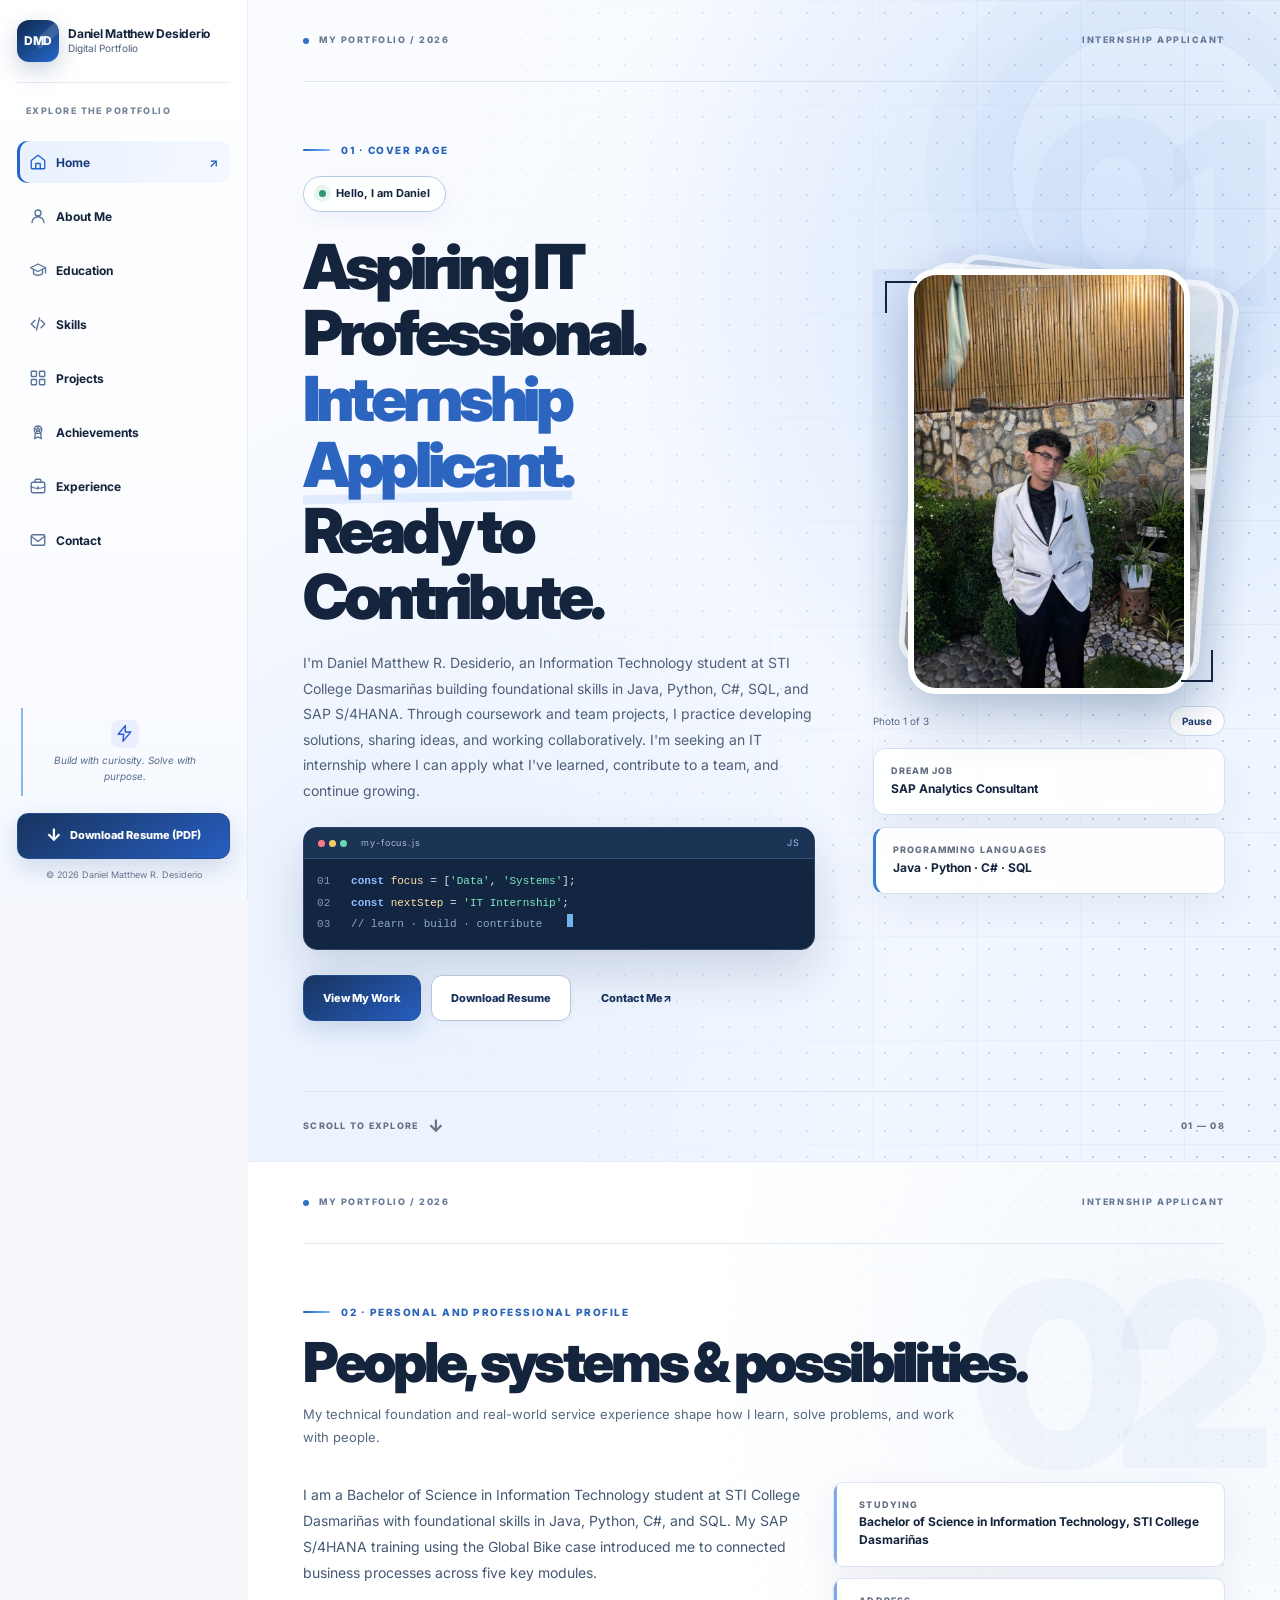
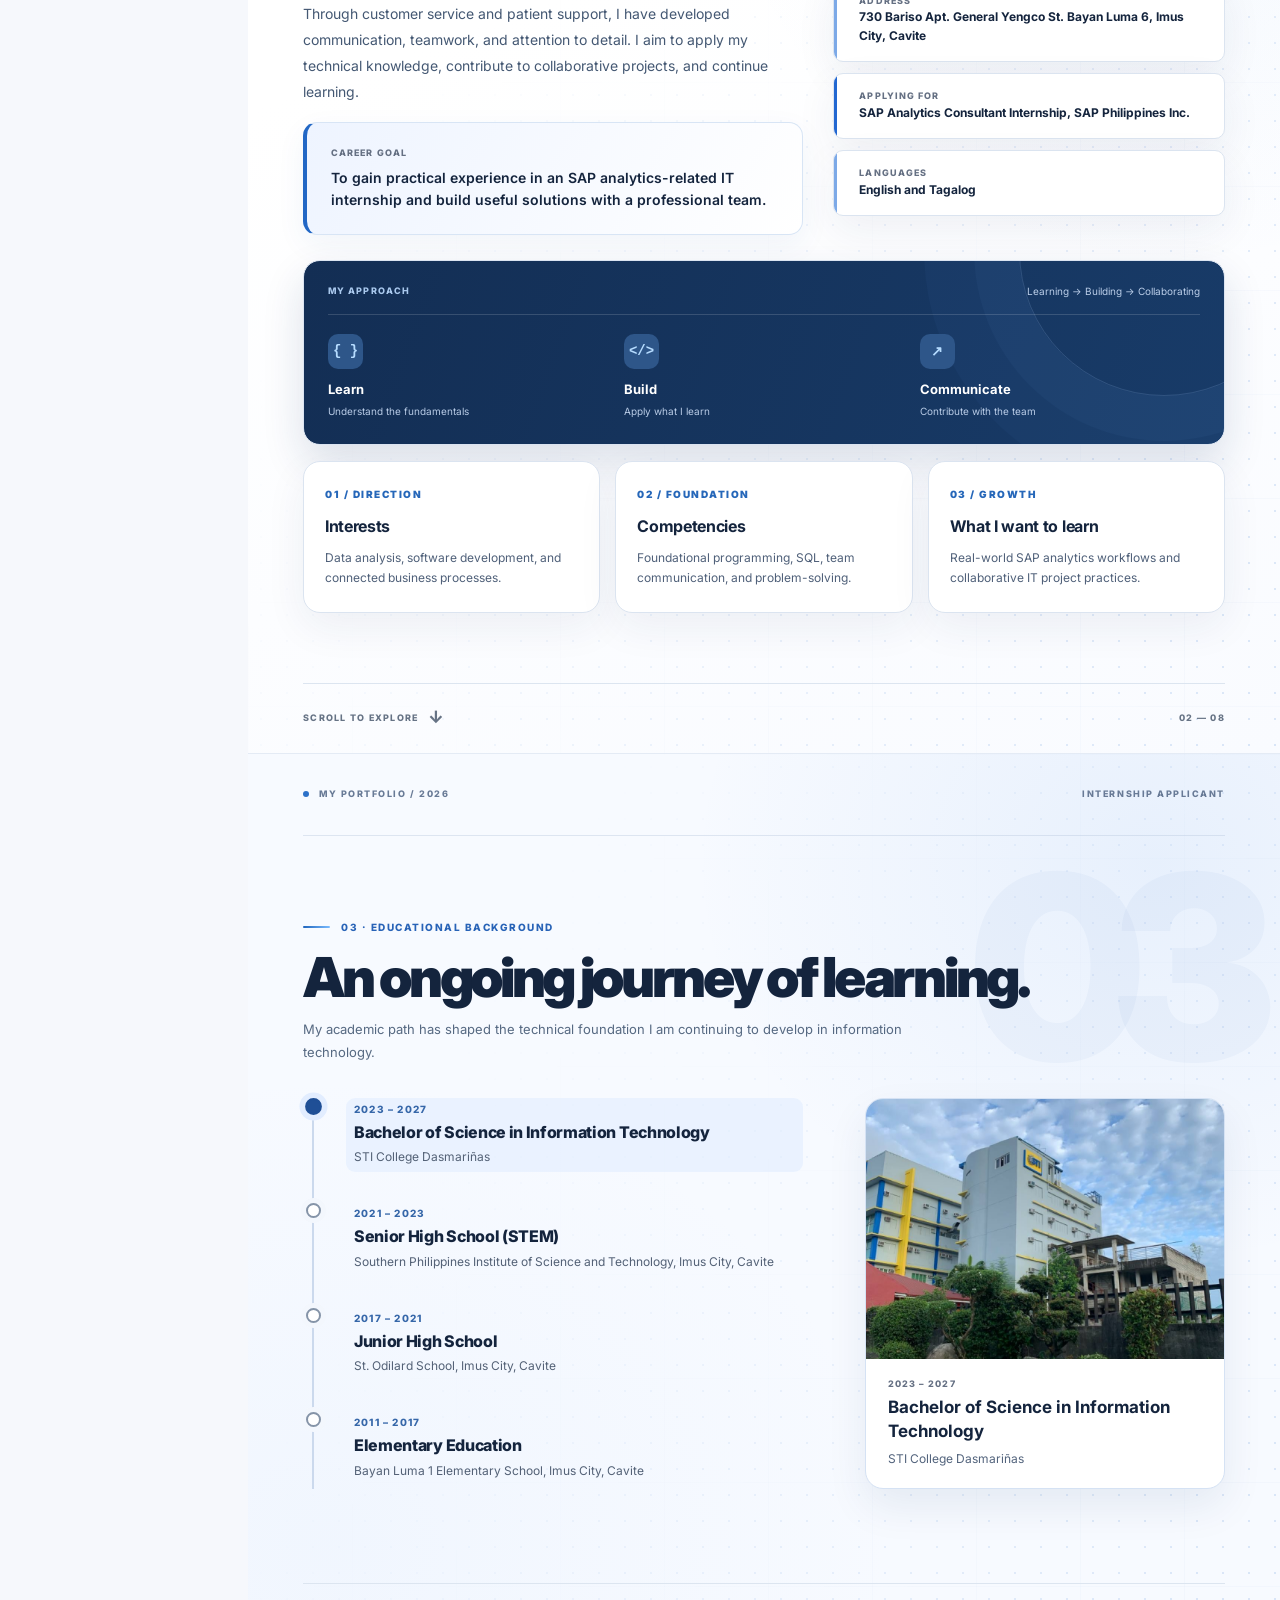
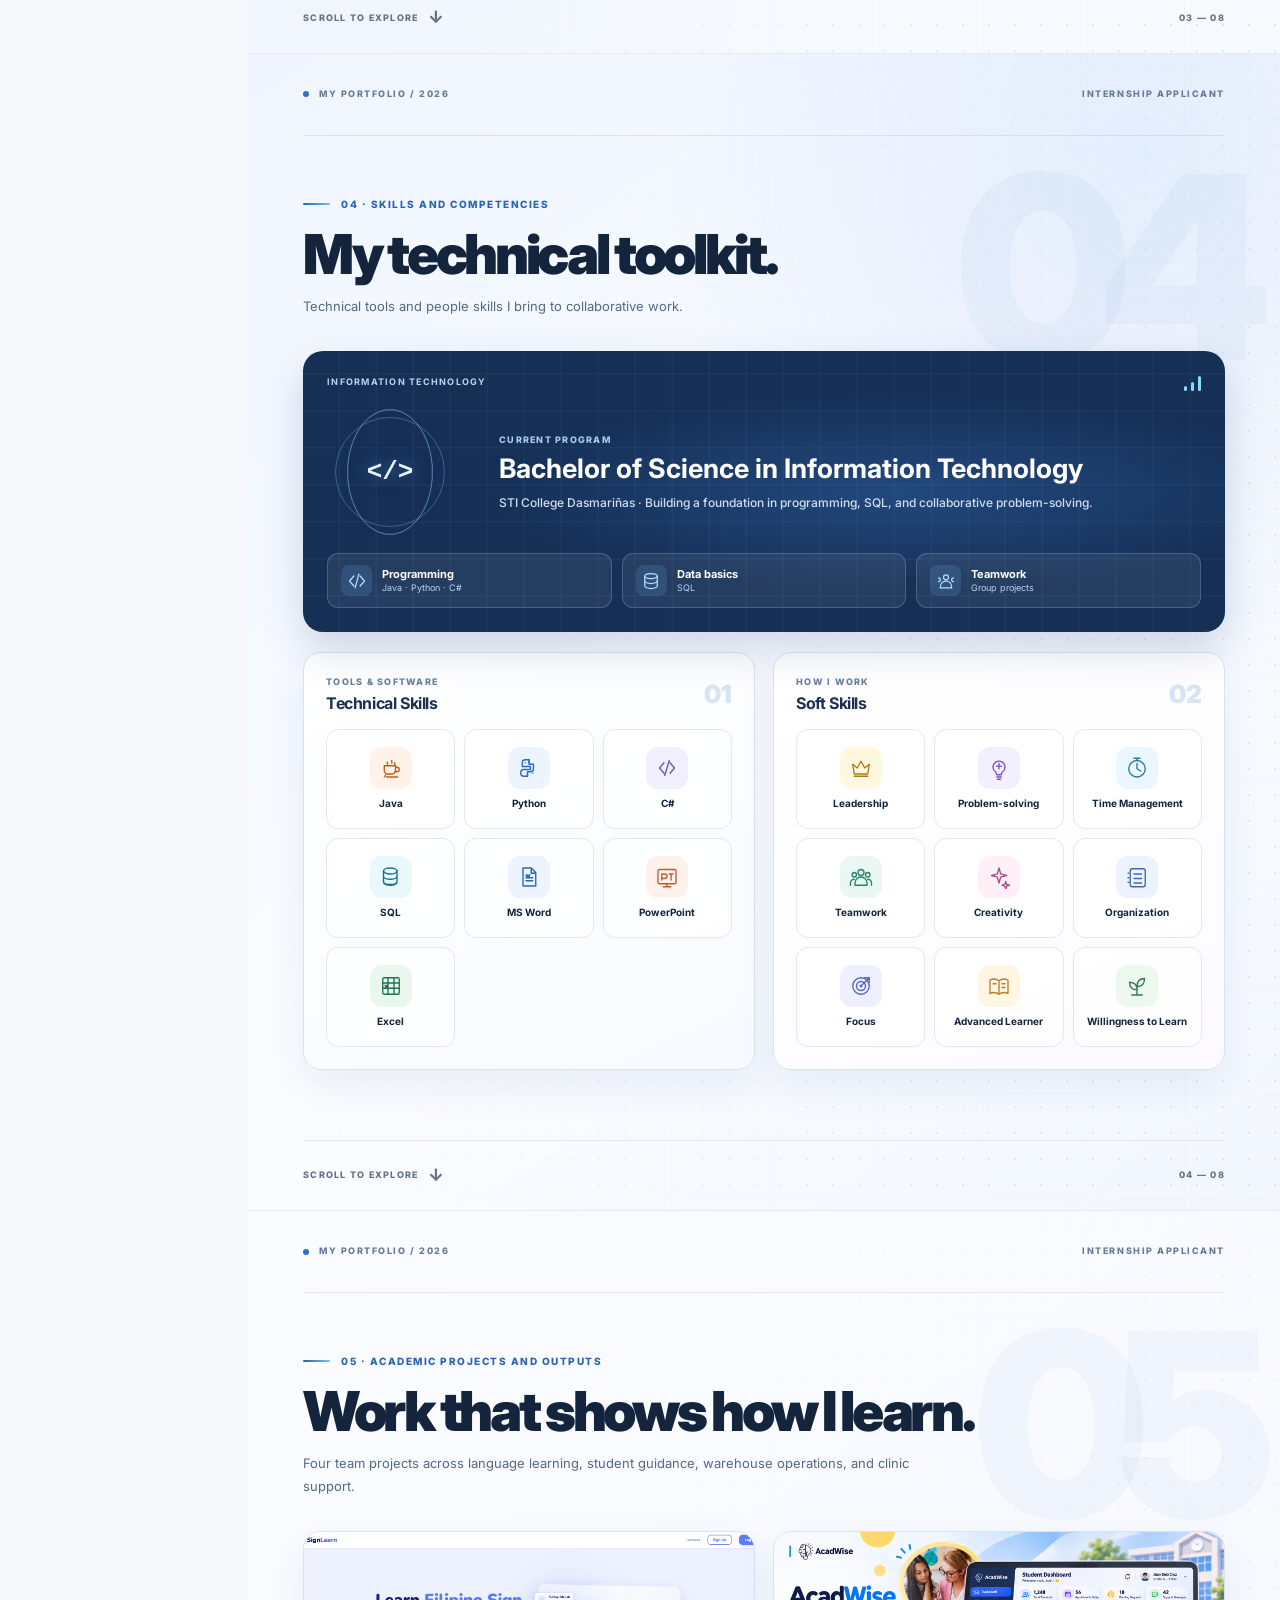
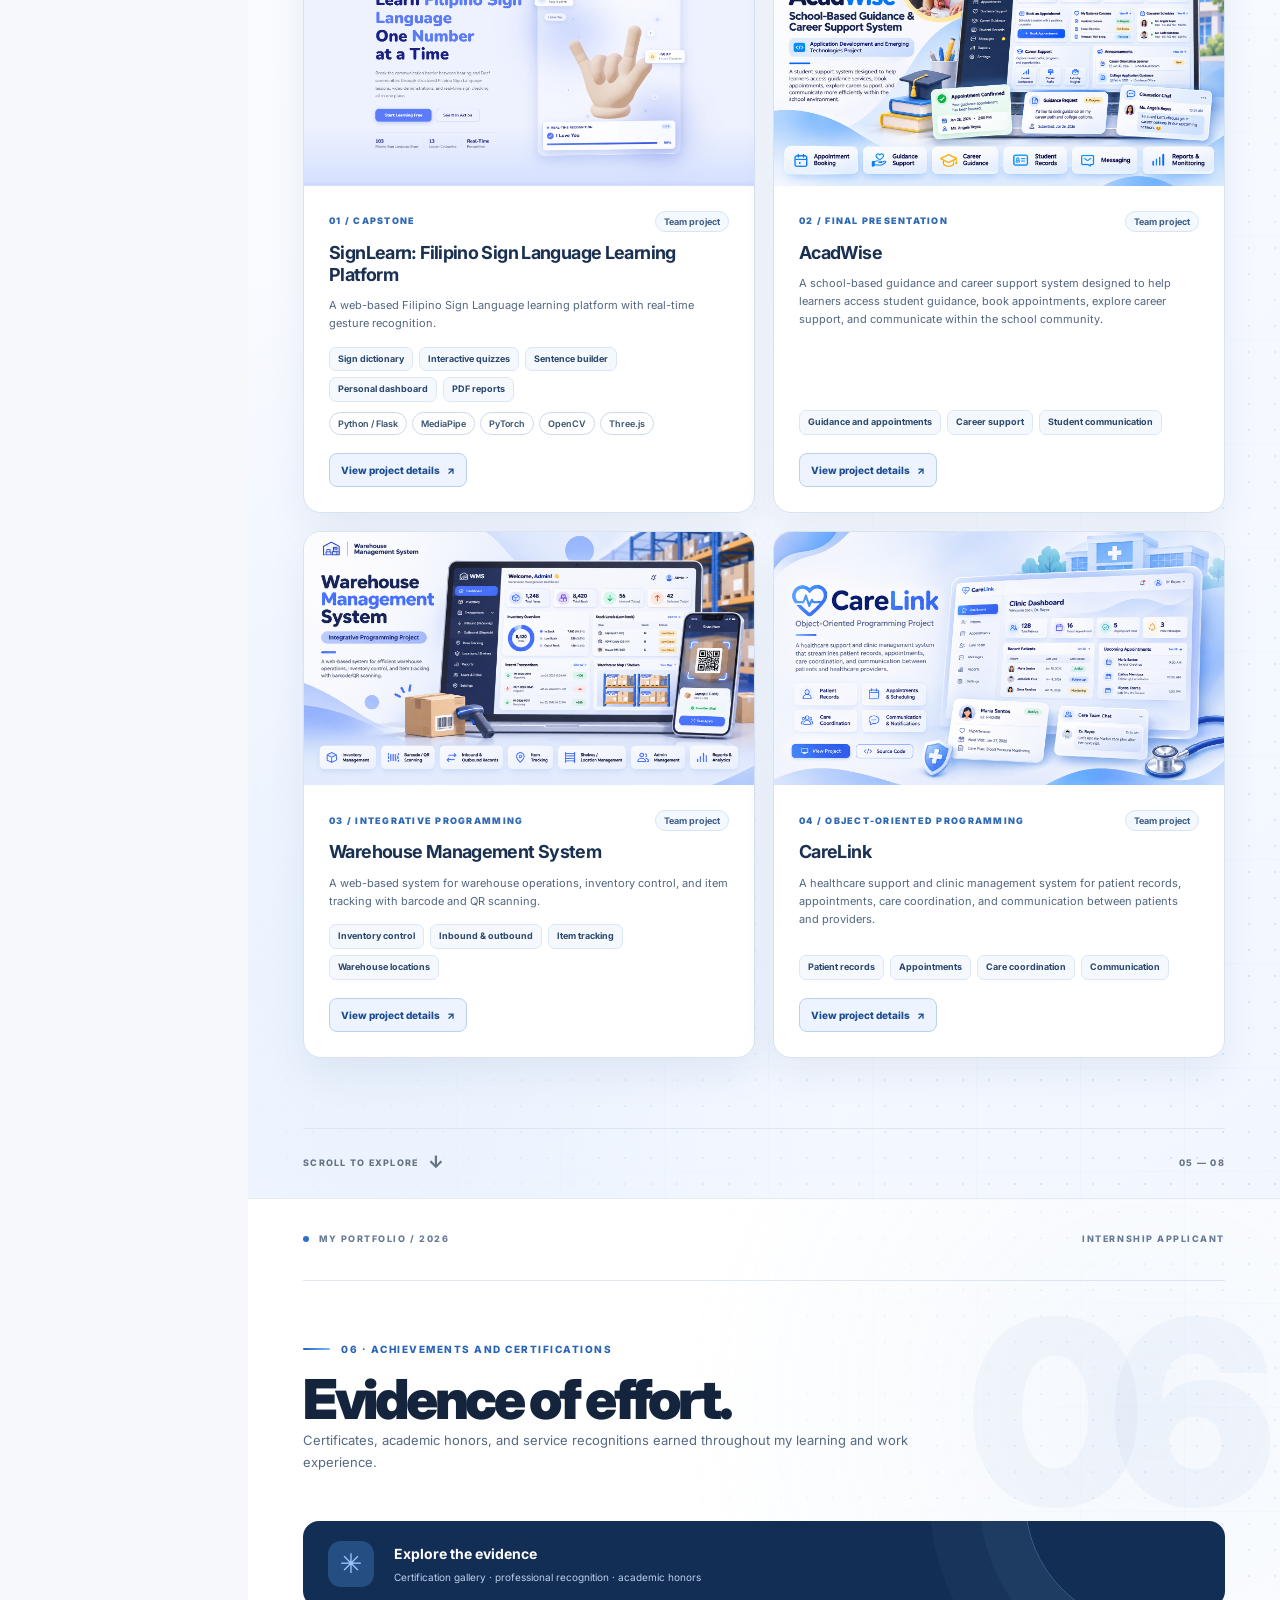
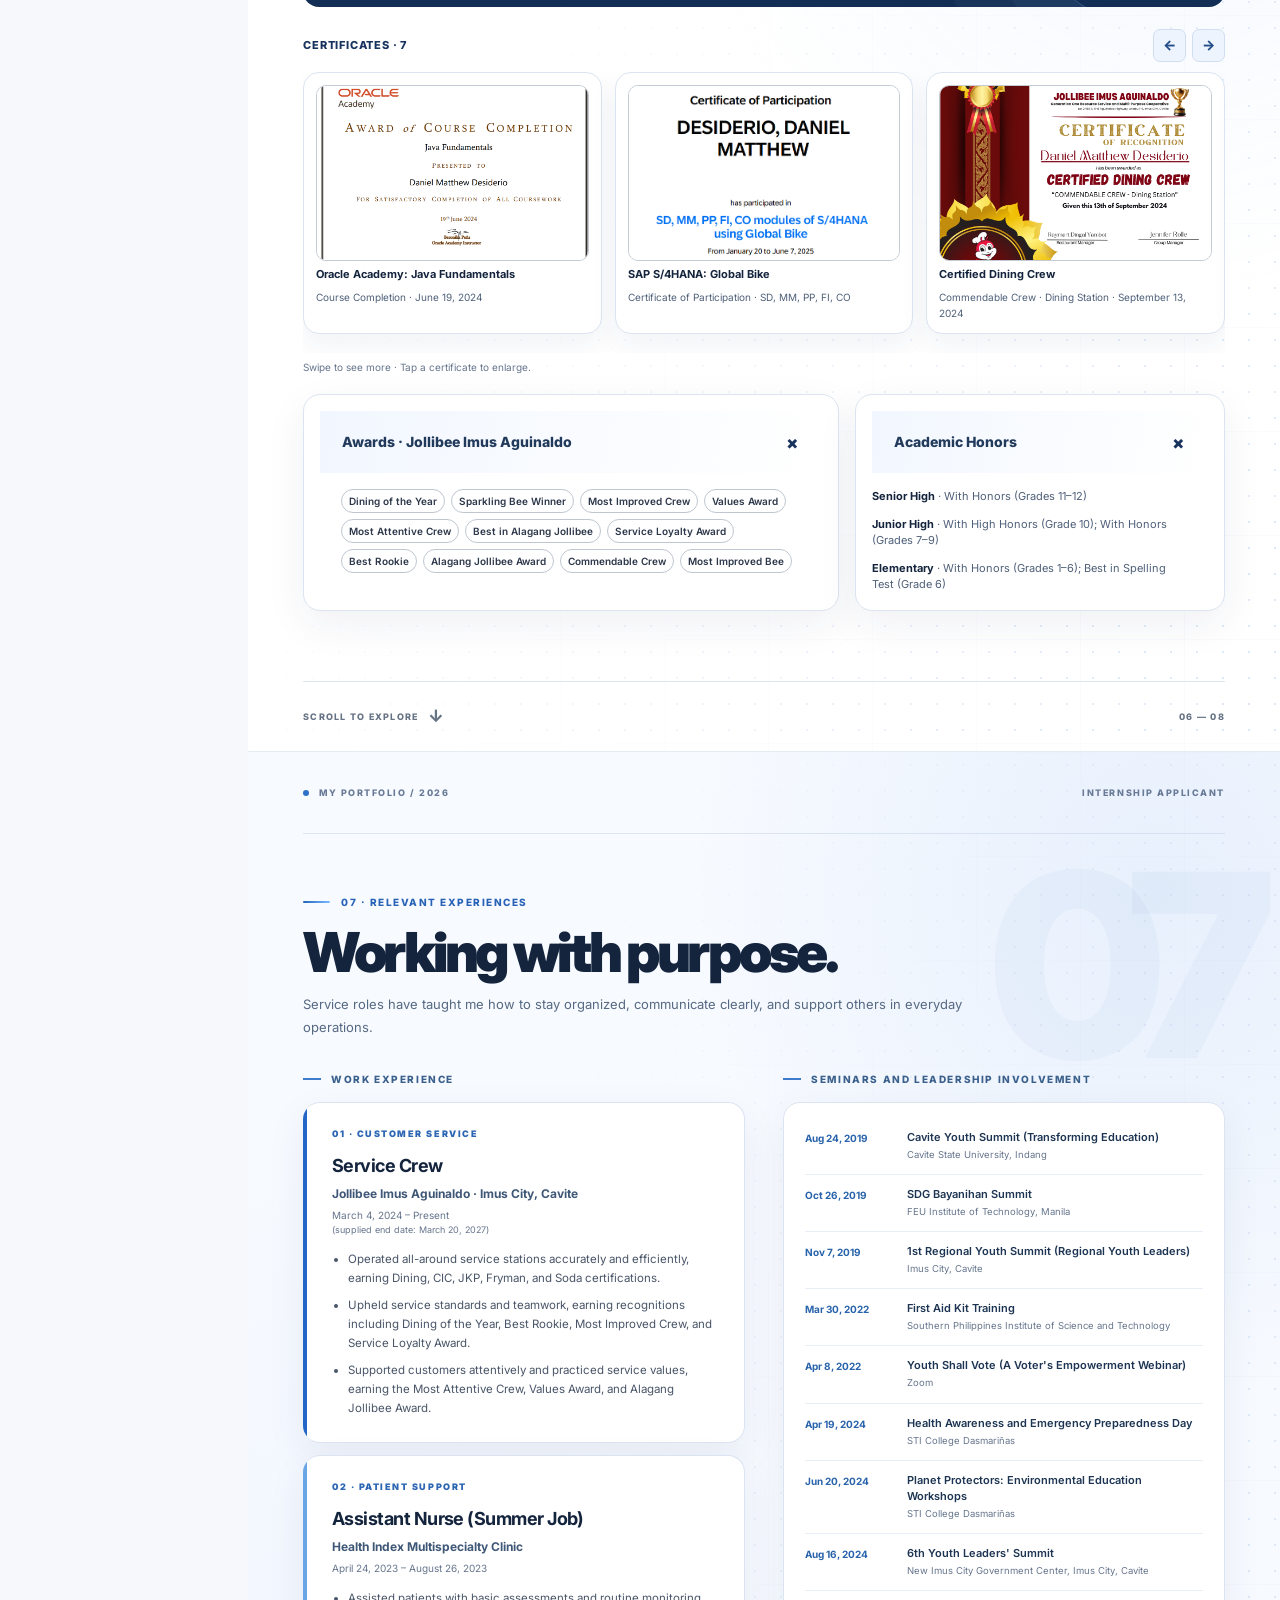
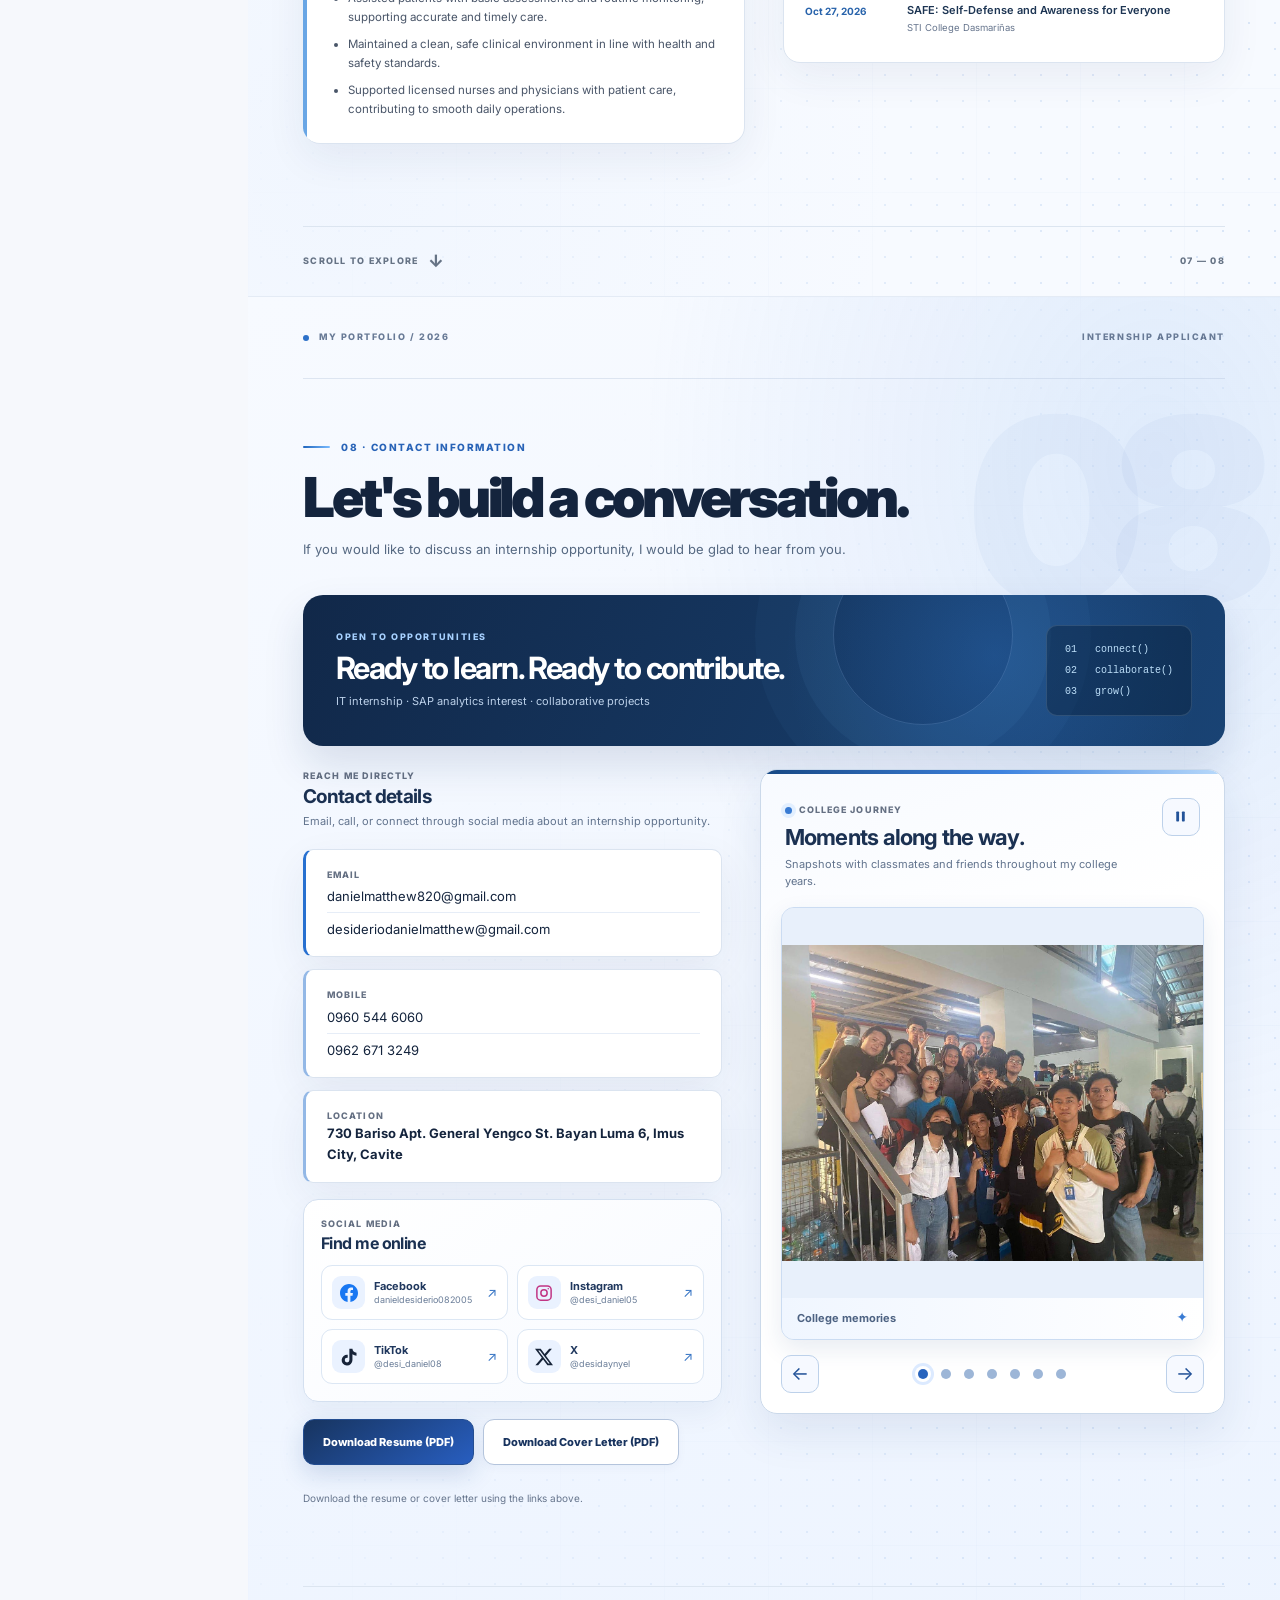
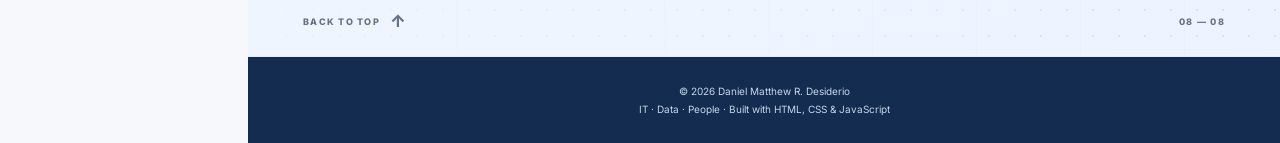
==== commit b182f61b: "Remove selected college journey photos and counter" ====
--- a/daniel-desiderio-portfolio-premium/index.html
+++ b/daniel-desiderio-portfolio-premium/index.html
@@ -303,8 +303,9 @@
           </div>
           <div class="journey-card reveal" id="college-journey" aria-label="College journey photo slideshow">
             <div class="journey-heading"><div><span class="micro-label">College journey</span><h3>Moments along the way.</h3><p>Snapshots with classmates and friends throughout my college years.</p></div><button class="journey-pause" id="journey-toggle" type="button" aria-pressed="false" aria-label="Pause college photo slideshow" title="Pause slideshow"><svg class="icon-pause" viewBox="0 0 24 24" fill="currentColor" aria-hidden="true"><rect x="6" y="5" width="4" height="14" rx="1"/><rect x="14" y="5" width="4" height="14" rx="1"/></svg><svg class="icon-play" viewBox="0 0 24 24" fill="currentColor" aria-hidden="true"><path d="M7 4.8a1.4 1.4 0 0 1 2.1-1.2l11 7a1.6 1.6 0 0 1 0 2.8l-11 7A1.4 1.4 0 0 1 7 19.2V4.8Z"/></svg></button></div>
-            <figure class="journey-figure"><div class="journey-photo-wrap"><img id="journey-photo" src="assets/images/college-journey/college-01.jpg" alt="Group photo from Daniel's college journey, photo 1 of 29" width="1321" height="991" loading="lazy" decoding="async"></div><figcaption>College memories<span class="journey-caption-mark" aria-hidden="true">✦</span></figcaption></figure>
-            <div class="journey-controls"><button class="journey-control" id="journey-prev" type="button" aria-label="Previous college photo">←</button><div class="journey-dots" id="journey-dots" aria-label="Choose a college photo"></div><span id="journey-position" class="journey-status" aria-live="off">Photo 1 of 29</span><button class="journey-control" id="journey-next" type="button" aria-label="Next college photo">→</button></div>
+            <figure class="journey-figure"><div class="journey-photo-wrap"><img id="journey-photo" src="assets/images/college-journey/college-01.jpg" alt="Group photo from Daniel's college journey, photo 1 of 23" width="1321" height="991" loading="lazy" decoding="async"></div><figcaption>College memories<span class="journey-caption-mark" aria-hidden="true">✦</span></figcaption></figure>
+            <span id="journey-position" class="journey-status" aria-live="off">Photo 1 of 23</span>
+            <div class="journey-controls"><button class="journey-control" id="journey-prev" type="button" aria-label="Previous college photo">←</button><div class="journey-dots" id="journey-dots" aria-label="Choose a college photo"></div><button class="journey-control" id="journey-next" type="button" aria-label="Next college photo">→</button></div>
           </div>
         </div>
       </div>
--- a/daniel-desiderio-portfolio-premium/css/premium.css
+++ b/daniel-desiderio-portfolio-premium/css/premium.css
@@ -413,7 +413,7 @@
 .journey-photo-wrap img {display:block;width:100%;height:100%;object-fit:contain;}
 .journey-figure figcaption {display:flex;justify-content:space-between;gap:12px;padding:12px 15px;color:#4d6282;background:linear-gradient(90deg,#f0f6ff,#fff);font-size:11px;font-weight:700;}
 .journey-caption-mark {color:#397bd3;font-size:14px;line-height:1;}
-.journey-status {flex:0 0 auto;color:#527099;font-size:10px;font-weight:800;white-space:nowrap;}
+.journey-status {position:absolute;width:1px;height:1px;padding:0;margin:-1px;overflow:hidden;clip:rect(0,0,0,0);white-space:nowrap;border:0;}
 .journey-controls {display:flex;align-items:center;gap:9px;margin-top:15px;}
 .journey-control,.journey-pause,.journey-dots button {cursor:pointer;border:1px solid #bdd1ea;background:#f6f9ff;color:#235399;transition:background .2s ease,transform .2s ease,border-color .2s ease;}
 .journey-control {display:grid;place-items:center;flex:0 0 38px;width:38px;height:38px;border-radius:10px;font-size:19px;}
@@ -431,7 +431,7 @@
 .journey-dots button[aria-current="true"] {background:#2864bd;background-clip:padding-box;box-shadow:0 0 0 2px #dceaff;}
 .journey-dots button[hidden] {display:none;}
 @media(max-width:700px){.journey-photo-wrap{height:clamp(240px,56vw,380px);}}
-@media(max-width:430px){.journey-card{padding:15px}.journey-controls{gap:6px}.journey-dots{gap:3px}.journey-dots button{width:14px;height:14px;border-width:3px}.journey-status{font-size:9px}}
+@media(max-width:430px){.journey-card{padding:15px}.journey-controls{gap:6px}.journey-dots{gap:3px}.journey-dots button{width:14px;height:14px;border-width:3px}}
 .site-footer {padding:24px var(--page-pad);background:#132c50;color:#c6d6ea;}
 .site-footer p {font-size:10px;}
 .floating-top {background:#1a4480;border:1px solid #6094de;border-radius:13px;box-shadow:0 11px 32px rgba(22,60,111,.24);}
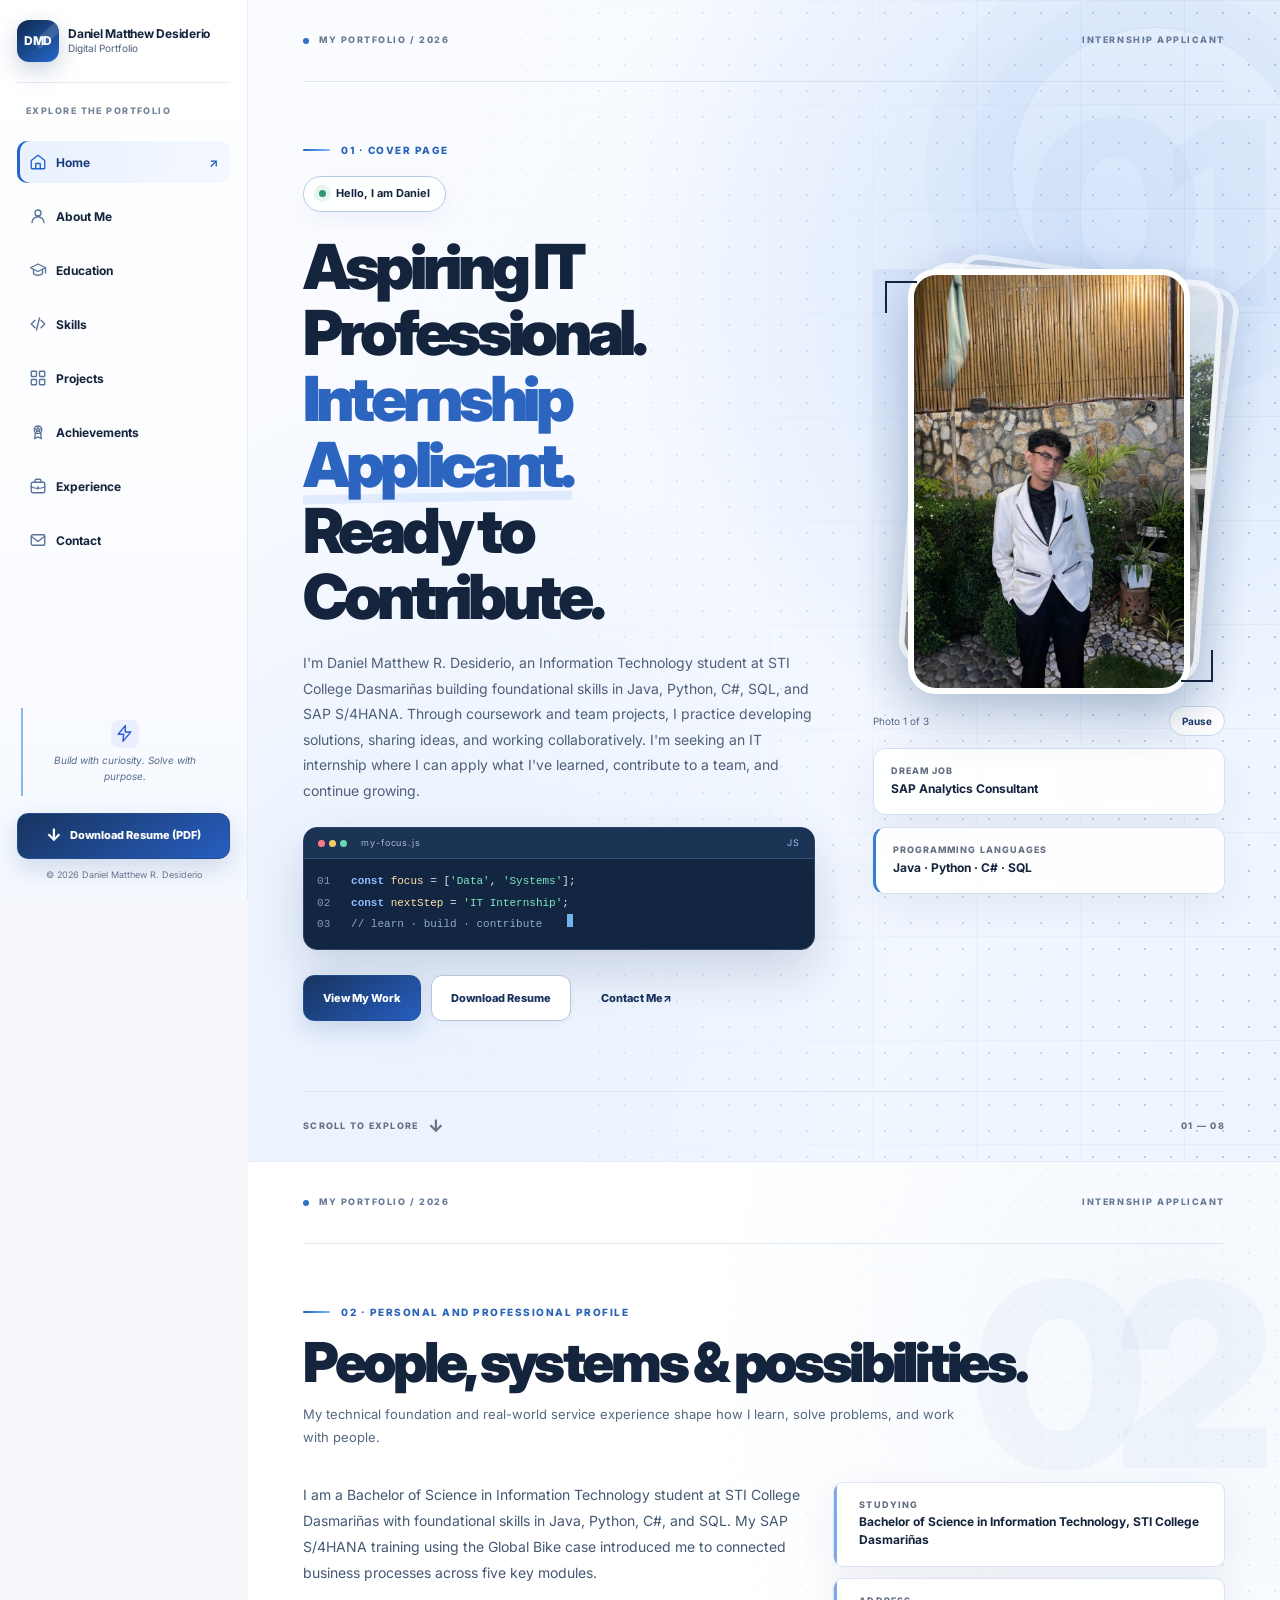
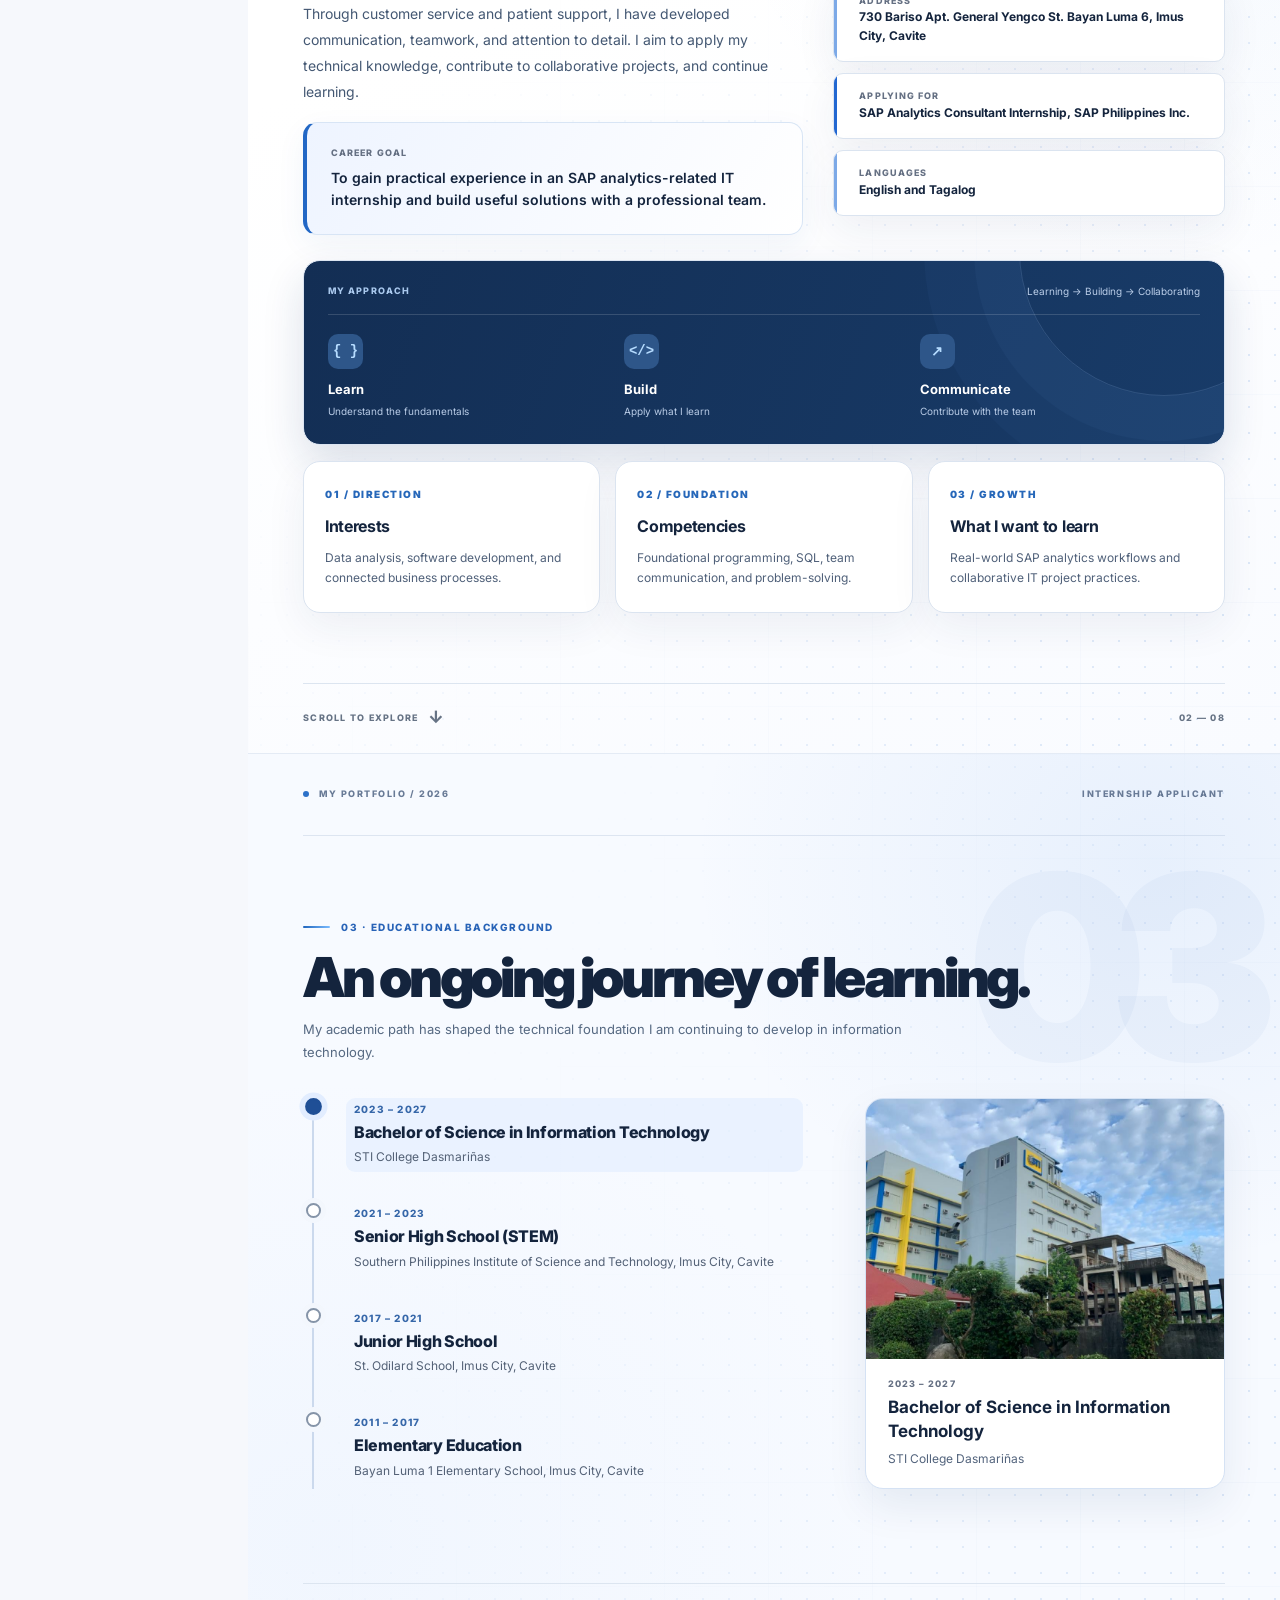
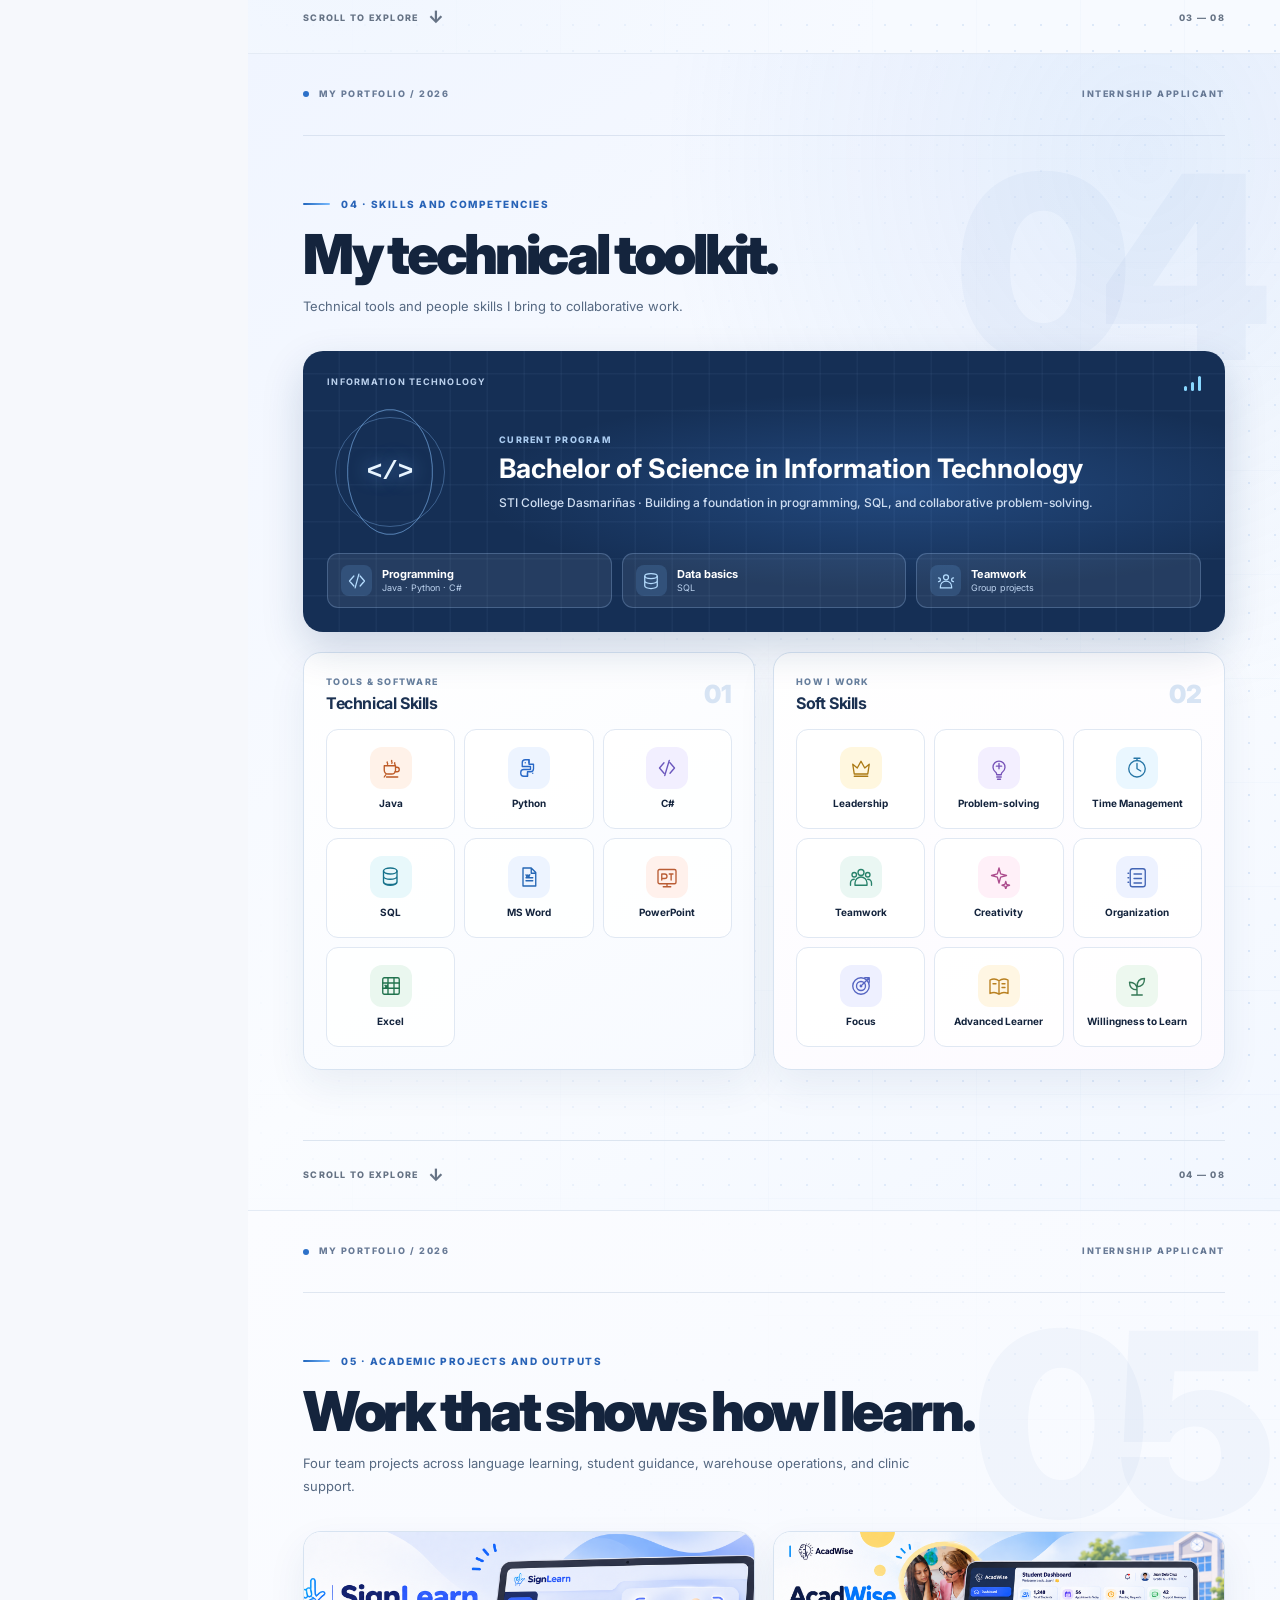
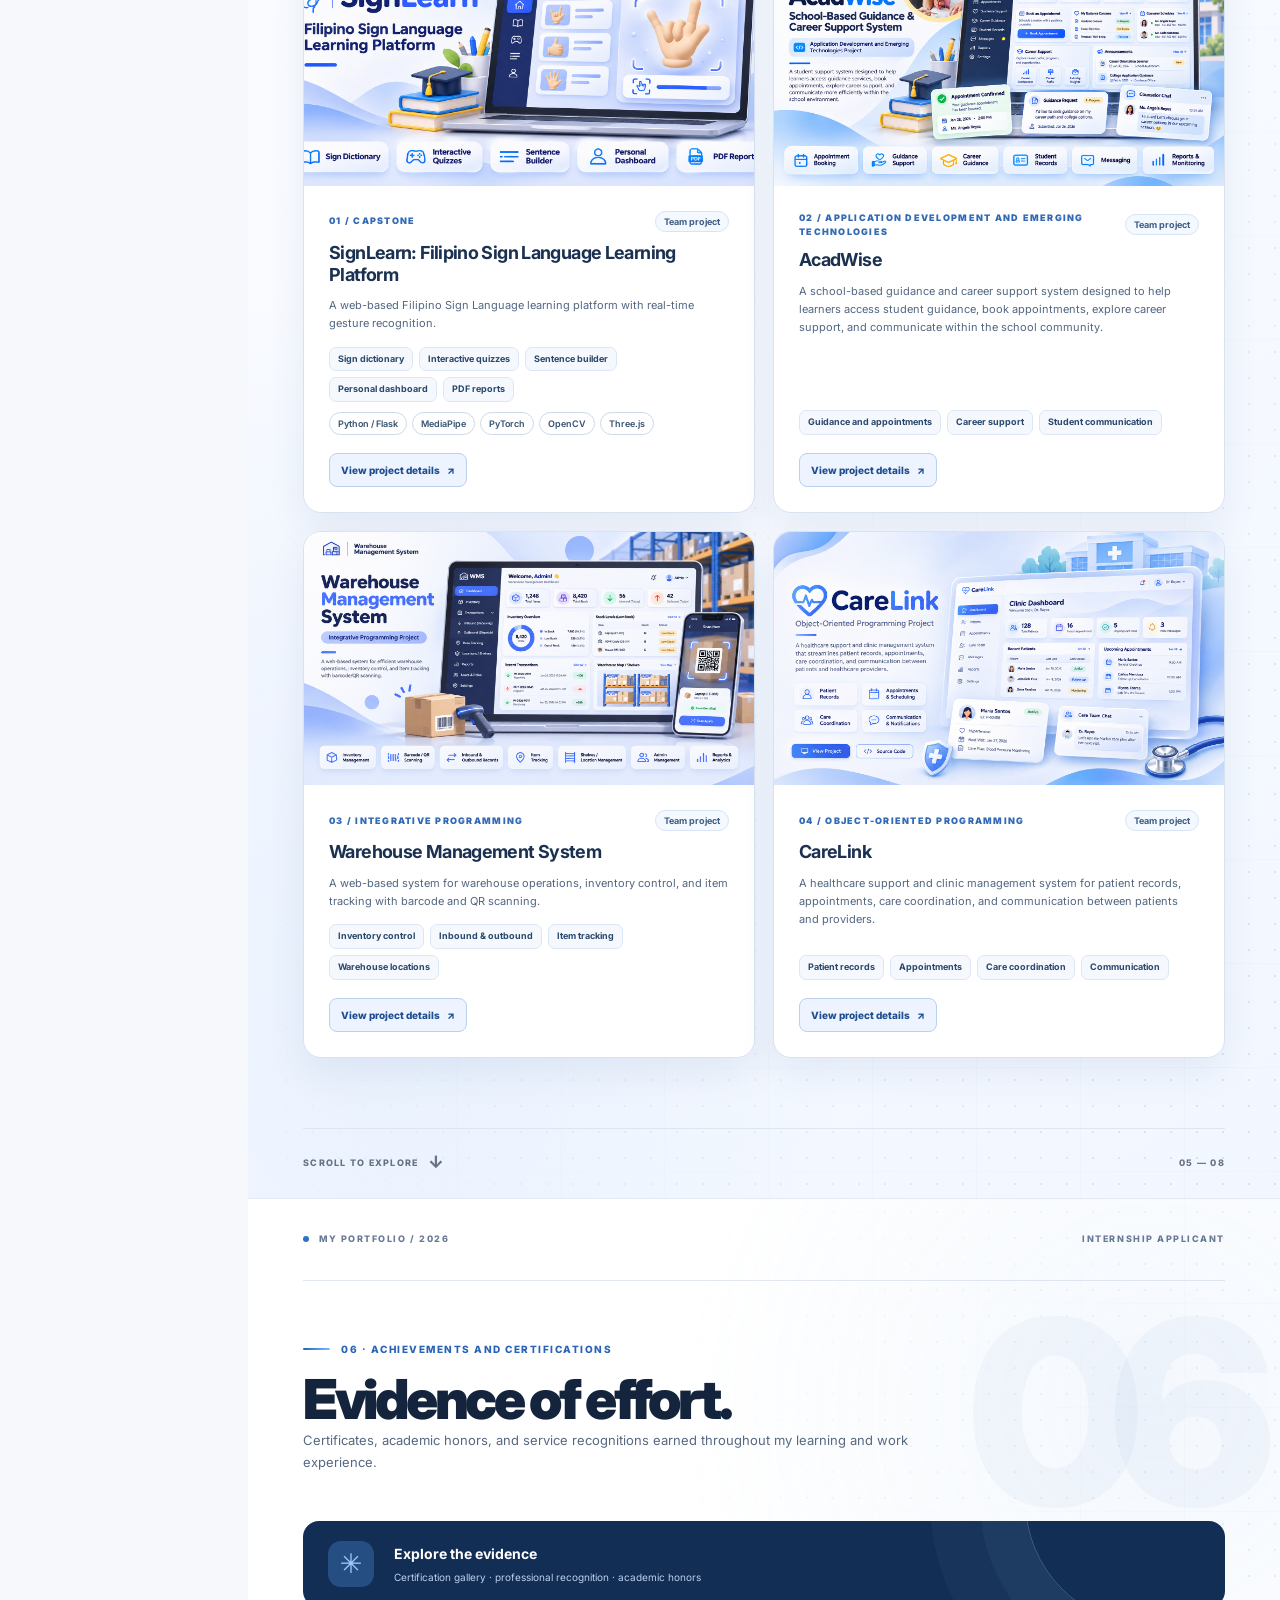
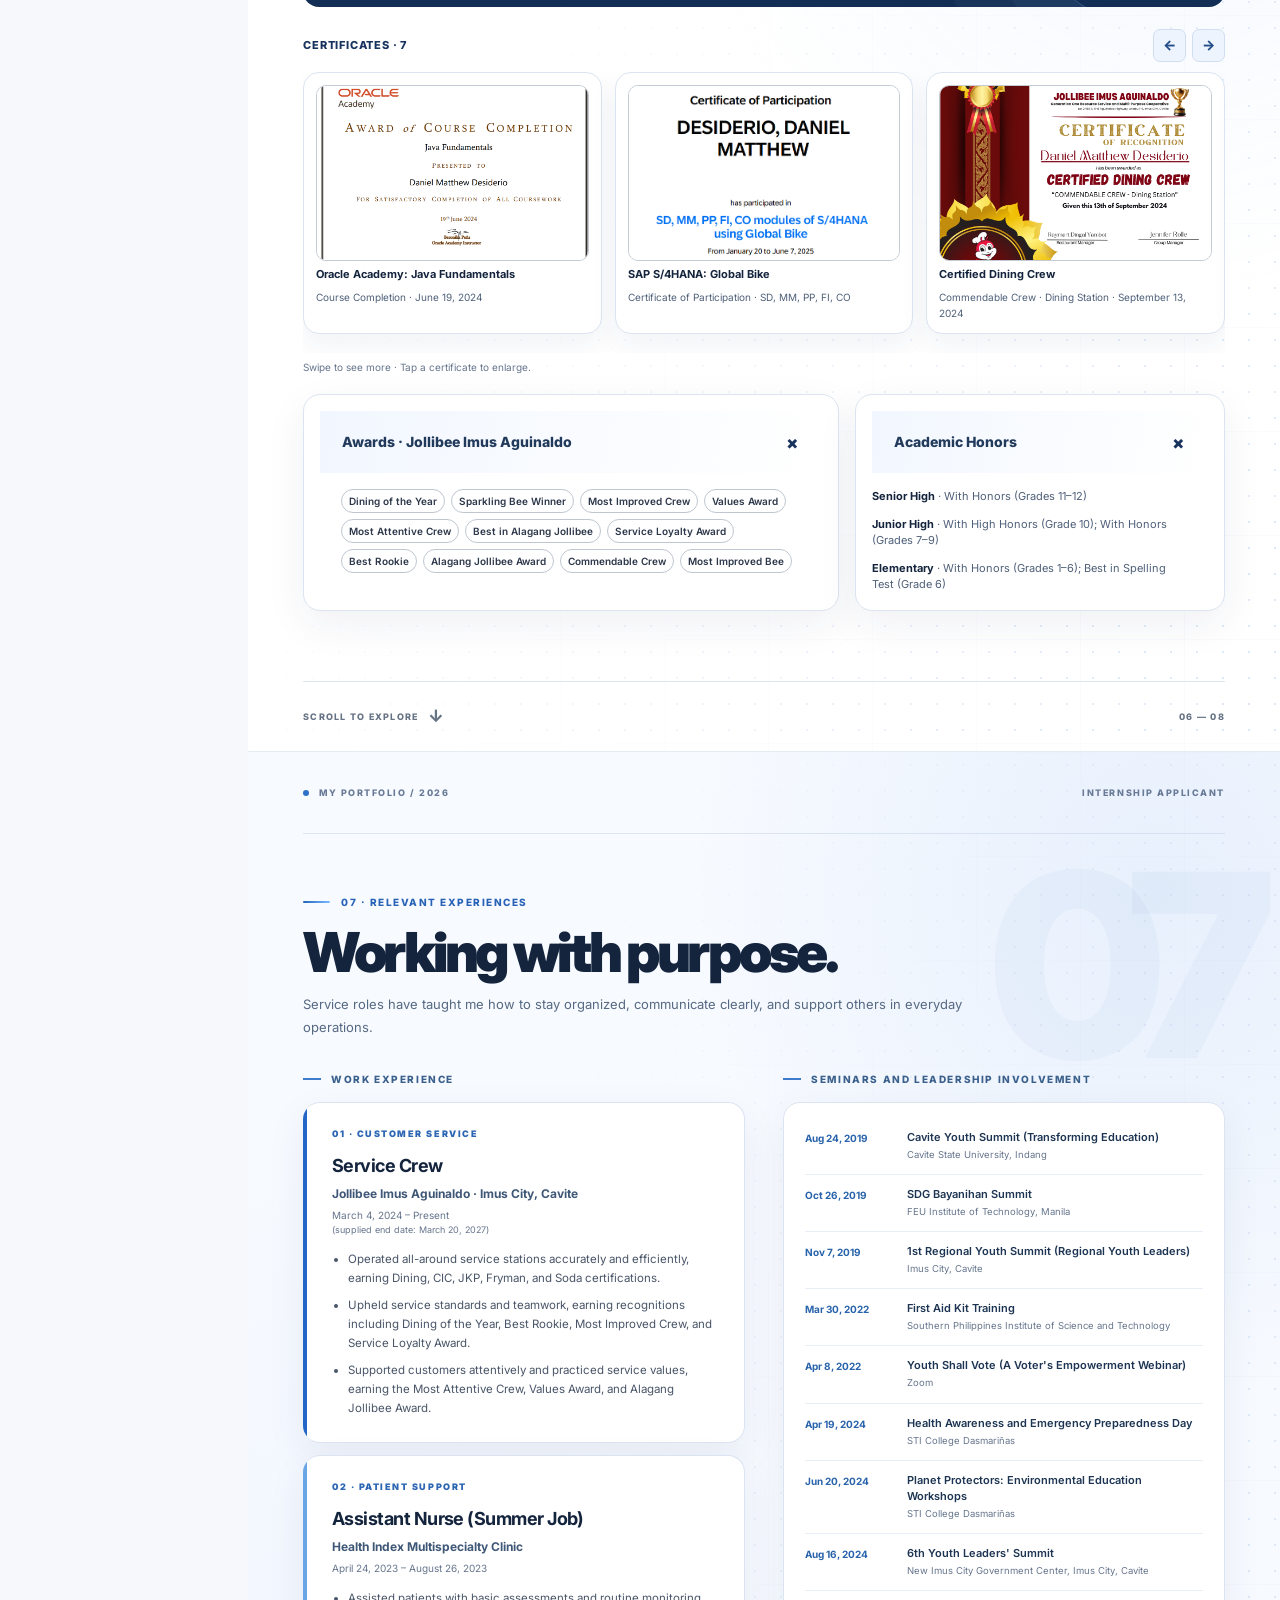
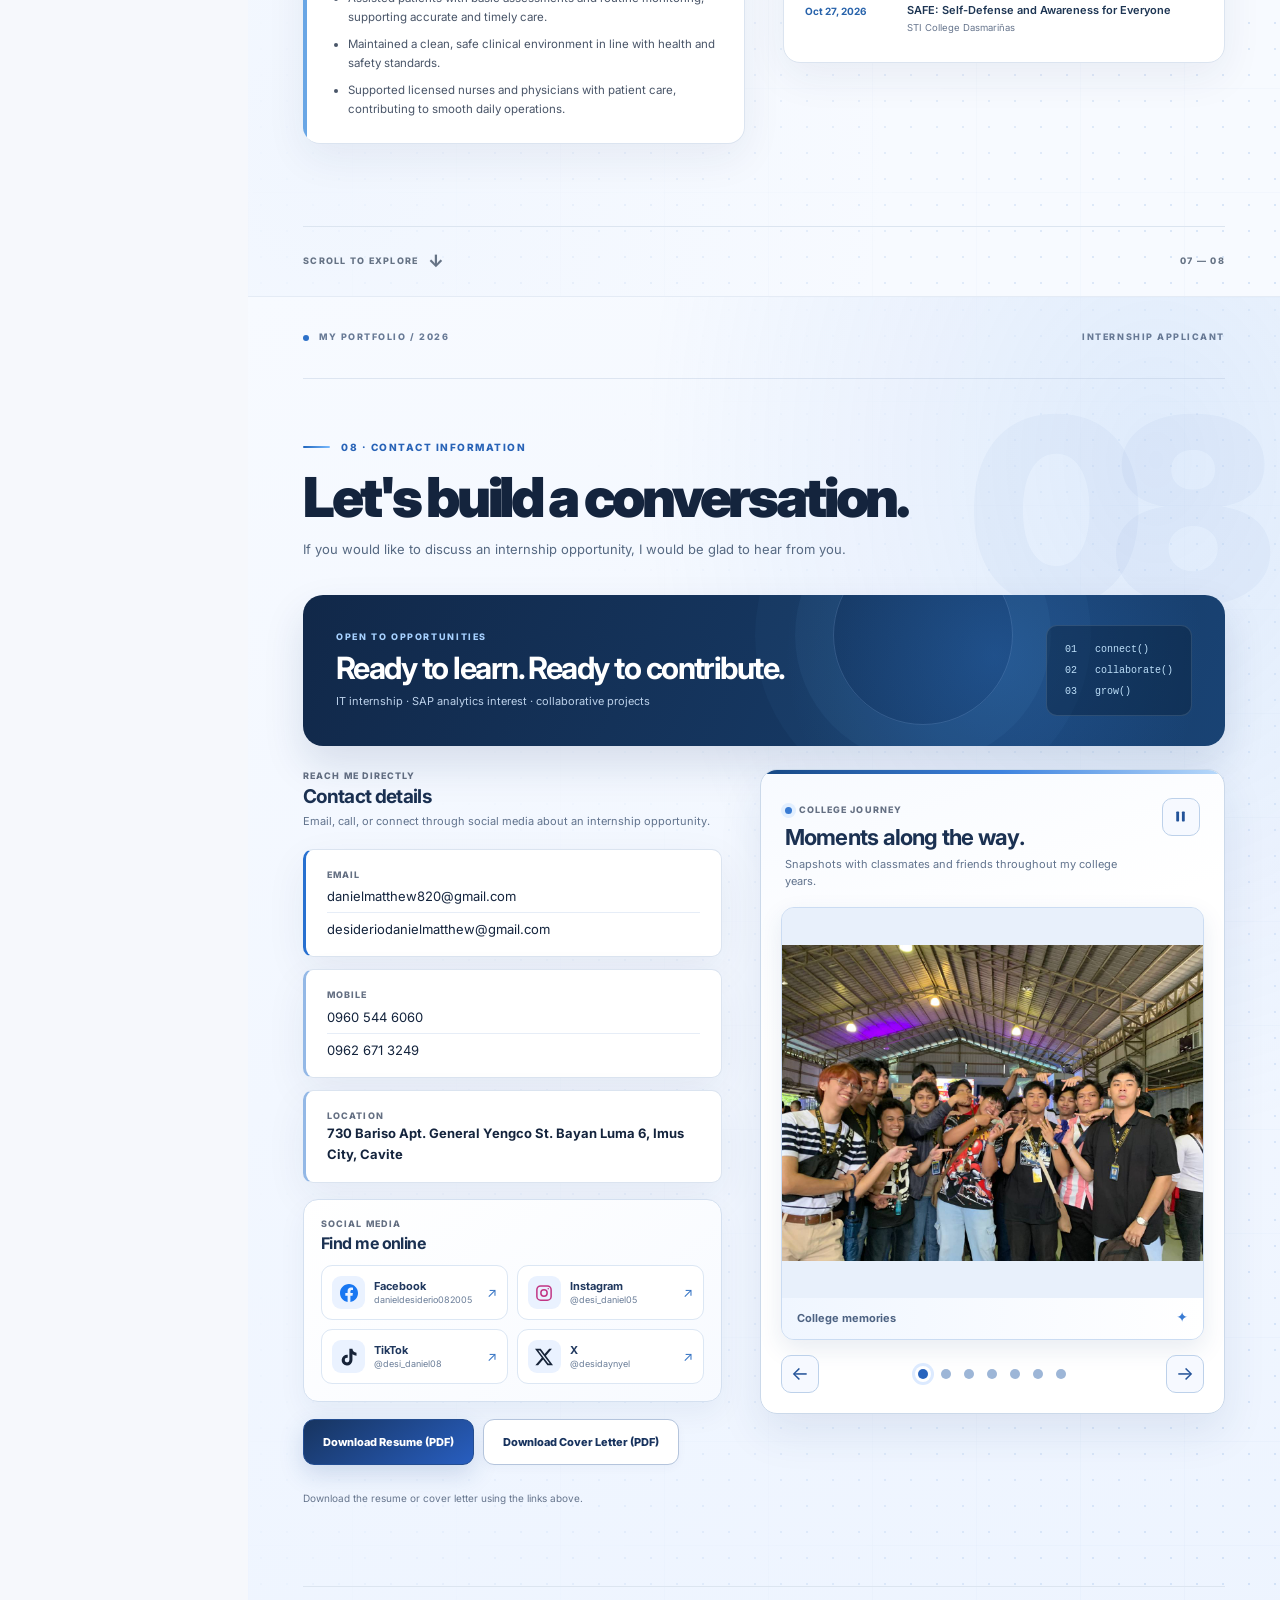
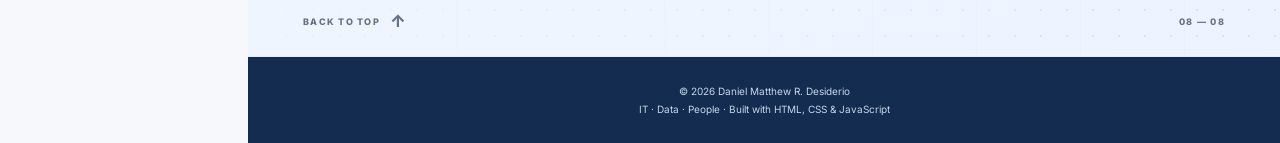
==== commit 3cc3ff4f: "Update slideshows and project previews" ====
--- a/daniel-desiderio-portfolio-premium/index.html
+++ b/daniel-desiderio-portfolio-premium/index.html
@@ -208,12 +208,12 @@
         <div class="section-heading reveal"><p class="section-kicker">05 · Academic Projects and Outputs</p><h2 id="projects-title">Work that shows how I learn.</h2><p>Four team projects across language learning, student guidance, warehouse operations, and clinic support.</p></div>
         <div class="project-grid">
           <article class="project-card reveal">
-            <div class="project-card-image"><img src="assets/images/projects/signlearn-project.png" alt="SignLearn project preview showing a Filipino Sign Language learning interface" width="1920" height="989" loading="lazy"></div>
+            <div class="project-card-image"><img src="assets/images/projects/signlearn-project-v2.png" alt="Illustrated SignLearn project preview showing a Filipino Sign Language learning interface" width="1774" height="887" loading="lazy"></div>
             <div class="project-card-content"><div class="project-card-meta"><span class="project-index">01 / CAPSTONE</span><span class="project-team">Team project</span></div><h3>SignLearn: Filipino Sign Language Learning Platform</h3><p>A web-based Filipino Sign Language learning platform with real-time gesture recognition.</p><div class="project-highlights"><span>Sign dictionary</span><span>Interactive quizzes</span><span>Sentence builder</span><span>Personal dashboard</span><span>PDF reports</span></div><div class="tag-list"><span class="tag">Python / Flask</span><span class="tag">MediaPipe</span><span class="tag">PyTorch</span><span class="tag">OpenCV</span><span class="tag">Three.js</span></div><button class="project-open" type="button" aria-label="View SignLearn project details" data-live-url="https://signlearn.up.railway.app/" data-programming="Capstone project using Python and Flask, with MediaPipe, PyTorch, OpenCV, and Three.js listed in the project materials.">View project details <span aria-hidden="true">↗</span></button></div>
           </article>
           <article class="project-card reveal">
             <div class="project-card-image"><img src="assets/images/projects/acadwise-project.png" alt="AcadWise final presentation cover for a school-based guidance and career support system" width="1290" height="731" loading="lazy"></div>
-            <div class="project-card-content"><div class="project-card-meta"><span class="project-index">02 / FINAL PRESENTATION</span><span class="project-team">Team project</span></div><h3>AcadWise</h3><p>A school-based guidance and career support system designed to help learners access student guidance, book appointments, explore career support, and communicate within the school community.</p><div class="project-highlights"><span>Guidance and appointments</span><span>Career support</span><span>Student communication</span></div><button class="project-open" type="button" aria-label="View AcadWise project details" data-programming="Application Development and Emerging Technologies project focused on student guidance, appointment booking, and communication workflows.">View project details <span aria-hidden="true">↗</span></button></div>
+            <div class="project-card-content"><div class="project-card-meta"><span class="project-index">02 / APPLICATION DEVELOPMENT AND EMERGING TECHNOLOGIES</span><span class="project-team">Team project</span></div><h3>AcadWise</h3><p>A school-based guidance and career support system designed to help learners access student guidance, book appointments, explore career support, and communicate within the school community.</p><div class="project-highlights"><span>Guidance and appointments</span><span>Career support</span><span>Student communication</span></div><button class="project-open" type="button" aria-label="View AcadWise project details" data-programming="Application Development and Emerging Technologies project focused on student guidance, appointment booking, and communication workflows.">View project details <span aria-hidden="true">↗</span></button></div>
           </article>
           <article class="project-card reveal">
             <div class="project-card-image"><img src="assets/images/projects/wms-project.png" alt="Warehouse Management System project preview showing inventory, QR scanning, and warehouse dashboard" width="1680" height="943" loading="lazy"></div>
@@ -303,7 +303,7 @@
           </div>
           <div class="journey-card reveal" id="college-journey" aria-label="College journey photo slideshow">
             <div class="journey-heading"><div><span class="micro-label">College journey</span><h3>Moments along the way.</h3><p>Snapshots with classmates and friends throughout my college years.</p></div><button class="journey-pause" id="journey-toggle" type="button" aria-pressed="false" aria-label="Pause college photo slideshow" title="Pause slideshow"><svg class="icon-pause" viewBox="0 0 24 24" fill="currentColor" aria-hidden="true"><rect x="6" y="5" width="4" height="14" rx="1"/><rect x="14" y="5" width="4" height="14" rx="1"/></svg><svg class="icon-play" viewBox="0 0 24 24" fill="currentColor" aria-hidden="true"><path d="M7 4.8a1.4 1.4 0 0 1 2.1-1.2l11 7a1.6 1.6 0 0 1 0 2.8l-11 7A1.4 1.4 0 0 1 7 19.2V4.8Z"/></svg></button></div>
-            <figure class="journey-figure"><div class="journey-photo-wrap"><img id="journey-photo" src="assets/images/college-journey/college-01.jpg" alt="Group photo from Daniel's college journey, photo 1 of 23" width="1321" height="991" loading="lazy" decoding="async"></div><figcaption>College memories<span class="journey-caption-mark" aria-hidden="true">✦</span></figcaption></figure>
+            <figure class="journey-figure"><div class="journey-photo-wrap"><img id="journey-photo" src="assets/images/college-journey/college-27.jpg" alt="Group photo from Daniel's college journey, photo 1 of 23" width="1280" height="960" loading="lazy" decoding="async"></div><figcaption>College memories<span class="journey-caption-mark" aria-hidden="true">✦</span></figcaption></figure>
             <span id="journey-position" class="journey-status" aria-live="off">Photo 1 of 23</span>
             <div class="journey-controls"><button class="journey-control" id="journey-prev" type="button" aria-label="Previous college photo">←</button><div class="journey-dots" id="journey-dots" aria-label="Choose a college photo"></div><button class="journey-control" id="journey-next" type="button" aria-label="Next college photo">→</button></div>
           </div>
@@ -317,7 +317,7 @@
   <button class="floating-top" id="back-to-top" type="button" aria-label="Back to top">↑</button>
 
   <dialog id="project-dialog" class="project-dialog" aria-labelledby="project-dialog-title" aria-describedby="project-dialog-overview">
-    <div class="project-dialog-content"><div class="dialog-header"><div><span class="micro-label" id="project-dialog-category">Team project</span><h2 id="project-dialog-title">Project details</h2></div><button type="button" class="dialog-close" id="project-dialog-close" aria-label="Close project details">×</button></div><img id="project-dialog-image" src="assets/images/projects/signlearn-project.png" alt="" width="1920" height="989"><div class="project-dialog-text"><h3>System overview</h3><p id="project-dialog-overview"></p><h3>Programming focus</h3><p id="project-dialog-programming"></p><h3>Project features</h3><div id="project-dialog-highlights" class="project-highlights"></div><a id="project-dialog-live-link" class="button button-primary project-live-link" href="https://signlearn.up.railway.app/" target="_blank" rel="noopener noreferrer" hidden>Visit SignLearn system <span aria-hidden="true">↗</span></a></div></div>
+    <div class="project-dialog-content"><div class="dialog-header"><div><span class="micro-label" id="project-dialog-category">Team project</span><h2 id="project-dialog-title">Project details</h2></div><button type="button" class="dialog-close" id="project-dialog-close" aria-label="Close project details">×</button></div><img id="project-dialog-image" src="assets/images/projects/signlearn-project-v2.png" alt="" width="1774" height="887"><div class="project-dialog-text"><h3>System overview</h3><p id="project-dialog-overview"></p><h3>Programming focus</h3><p id="project-dialog-programming"></p><h3>Project features</h3><div id="project-dialog-highlights" class="project-highlights"></div><a id="project-dialog-live-link" class="button button-primary project-live-link" href="https://signlearn.up.railway.app/" target="_blank" rel="noopener noreferrer" hidden>Visit SignLearn system <span aria-hidden="true">↗</span></a></div></div>
   </dialog>
 
   <dialog id="certificate-dialog" class="certificate-dialog" aria-labelledby="certificate-dialog-title" aria-describedby="certificate-dialog-description">
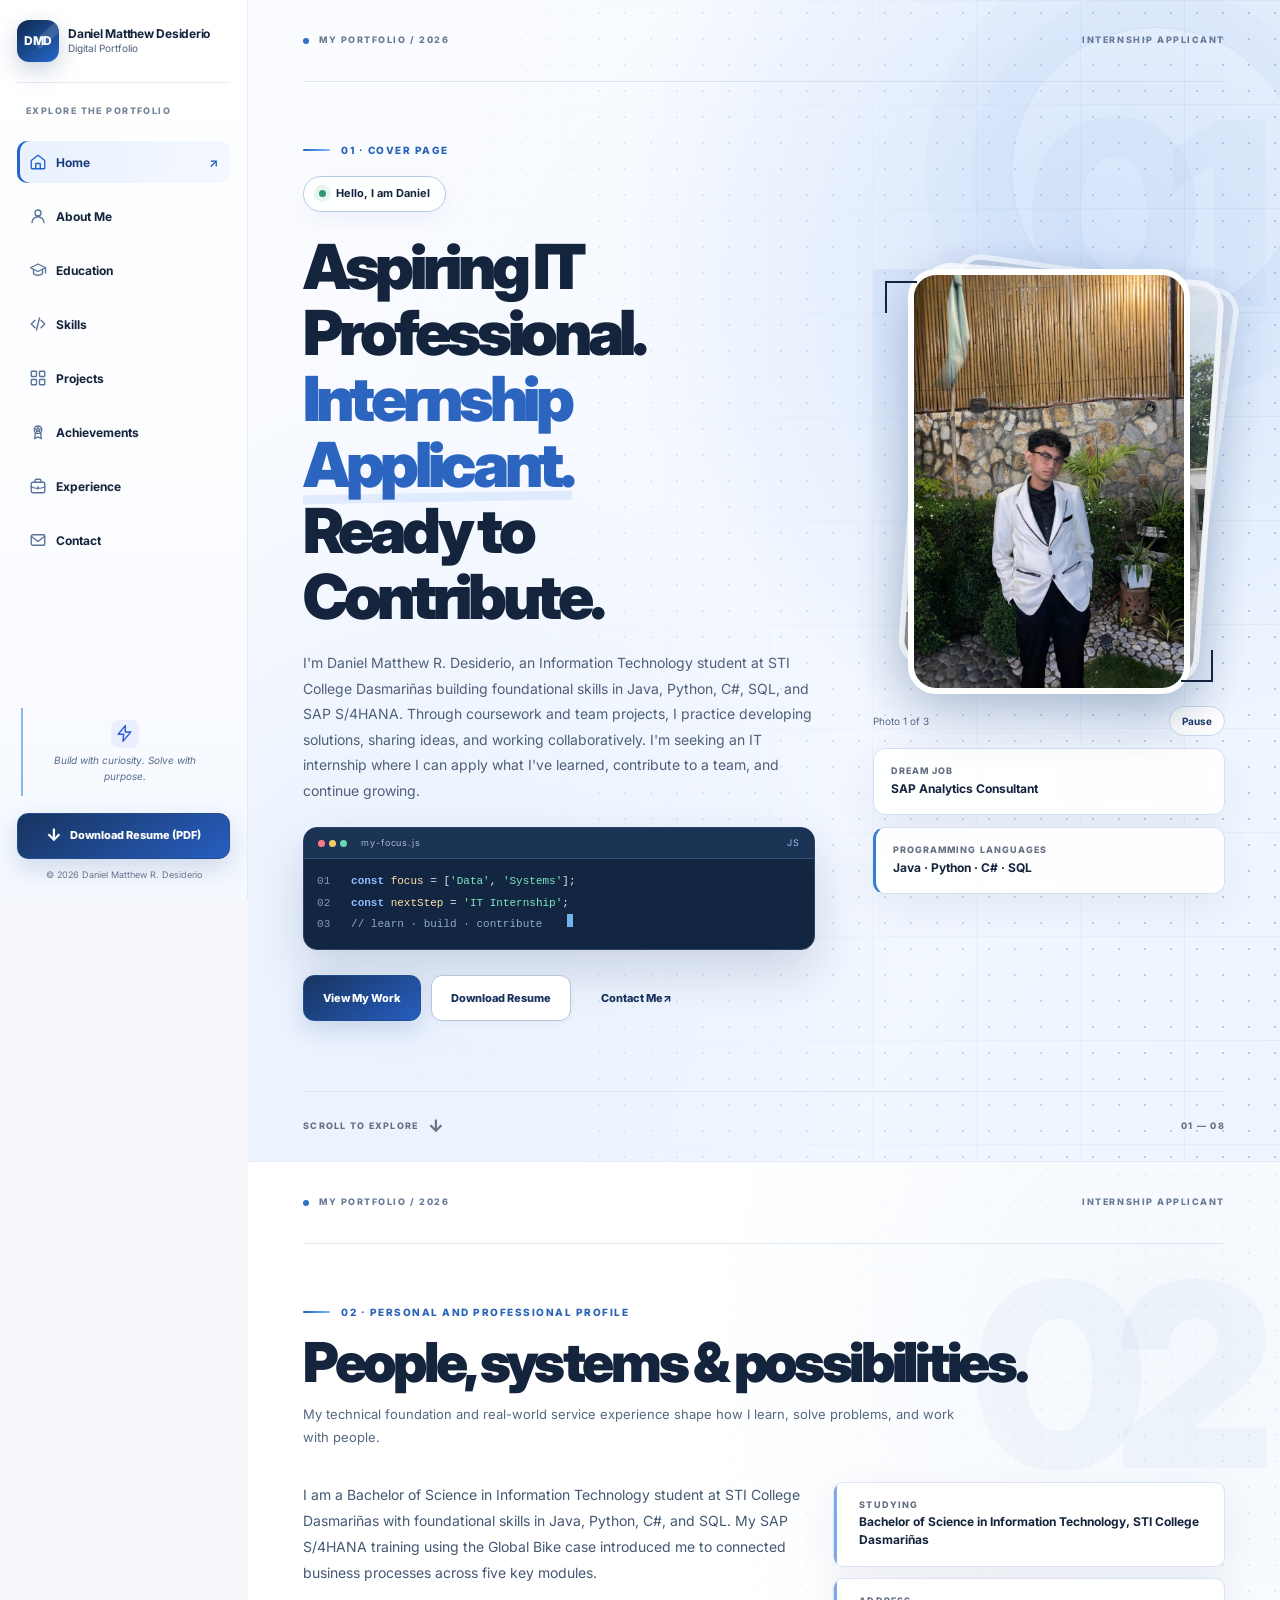
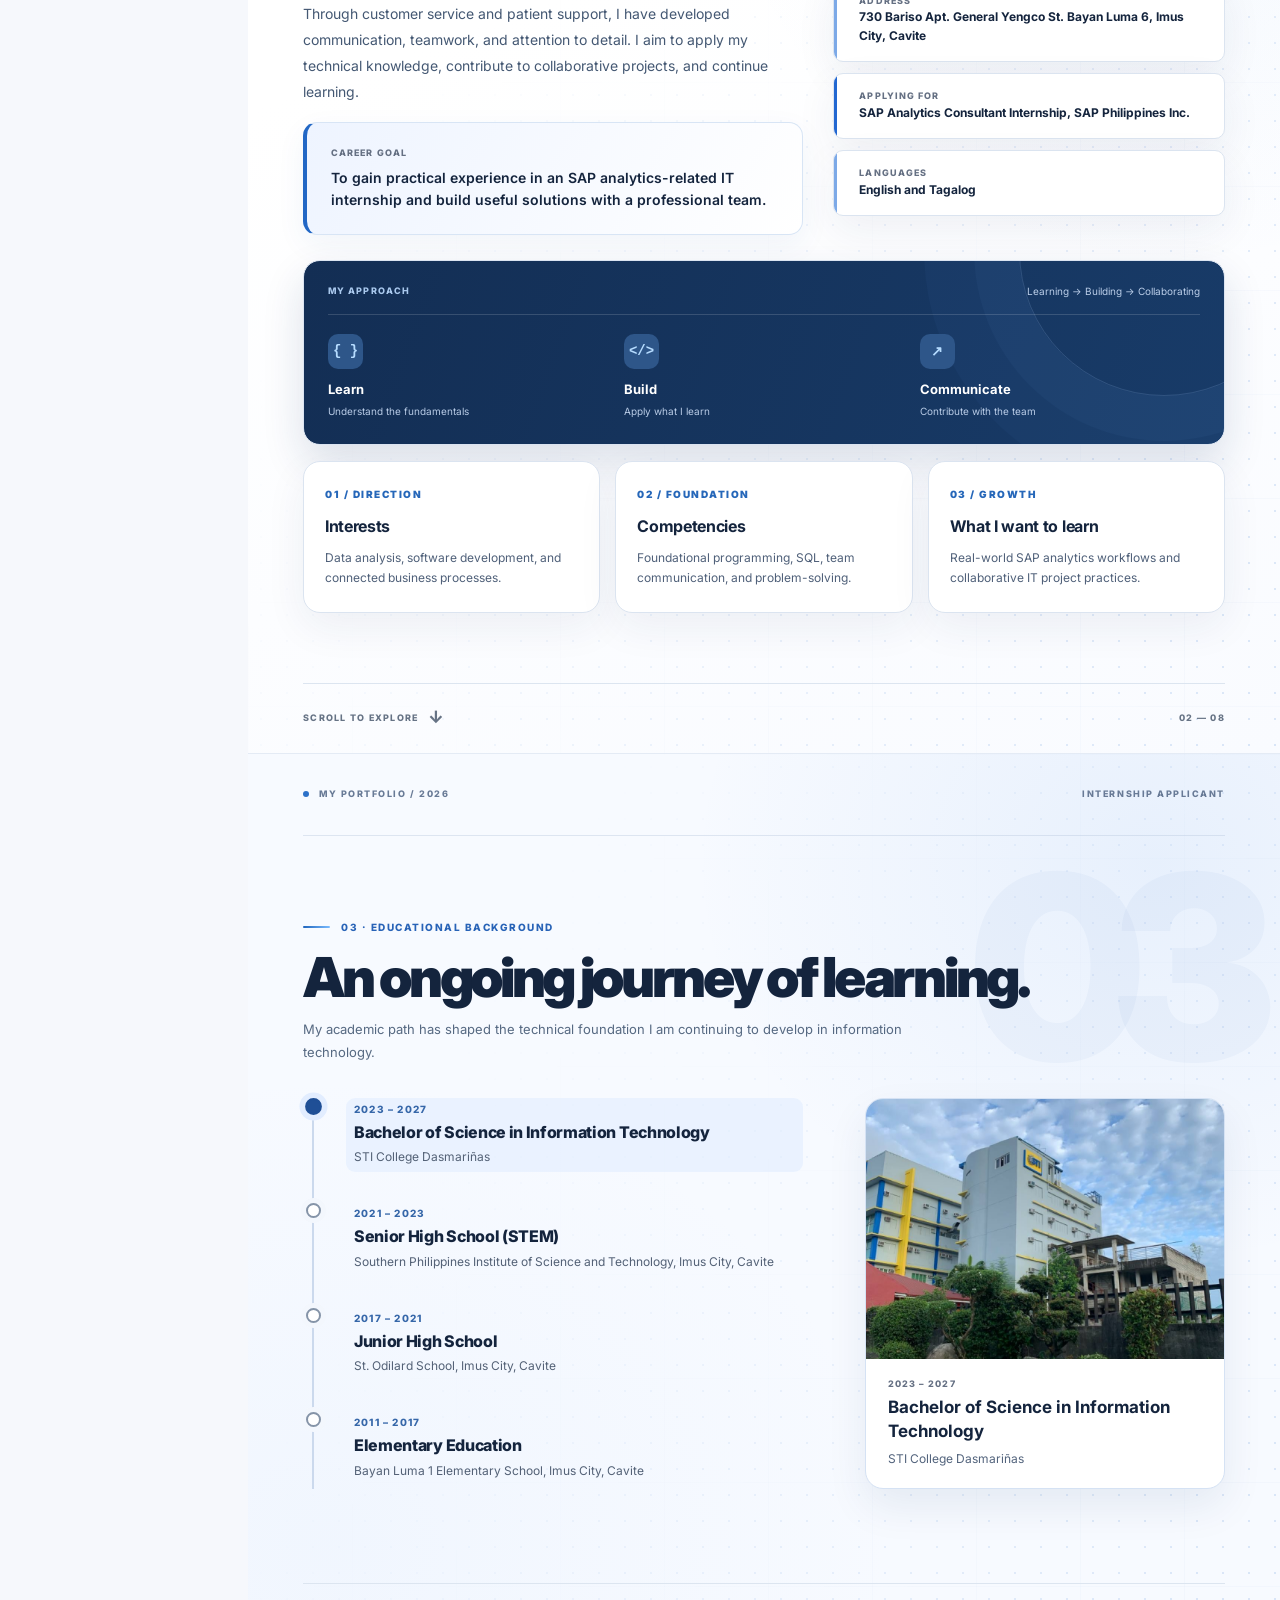
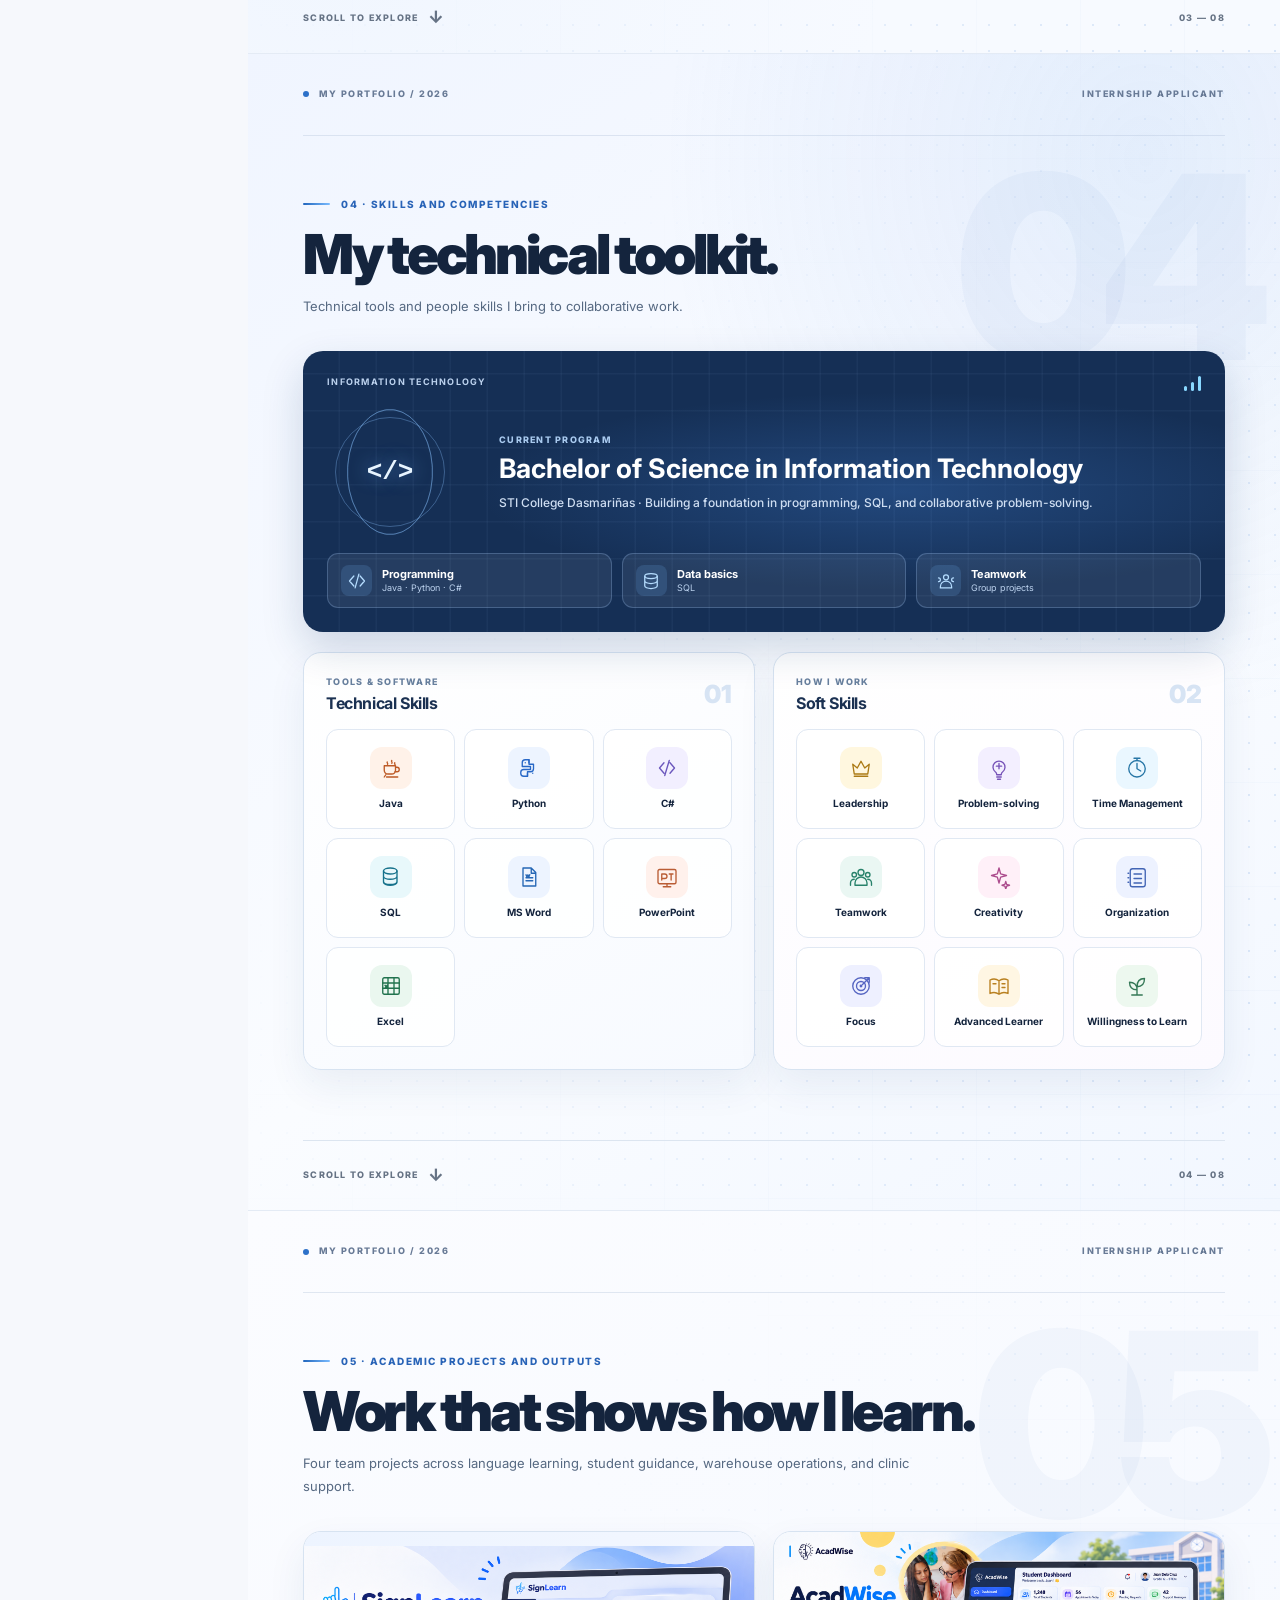
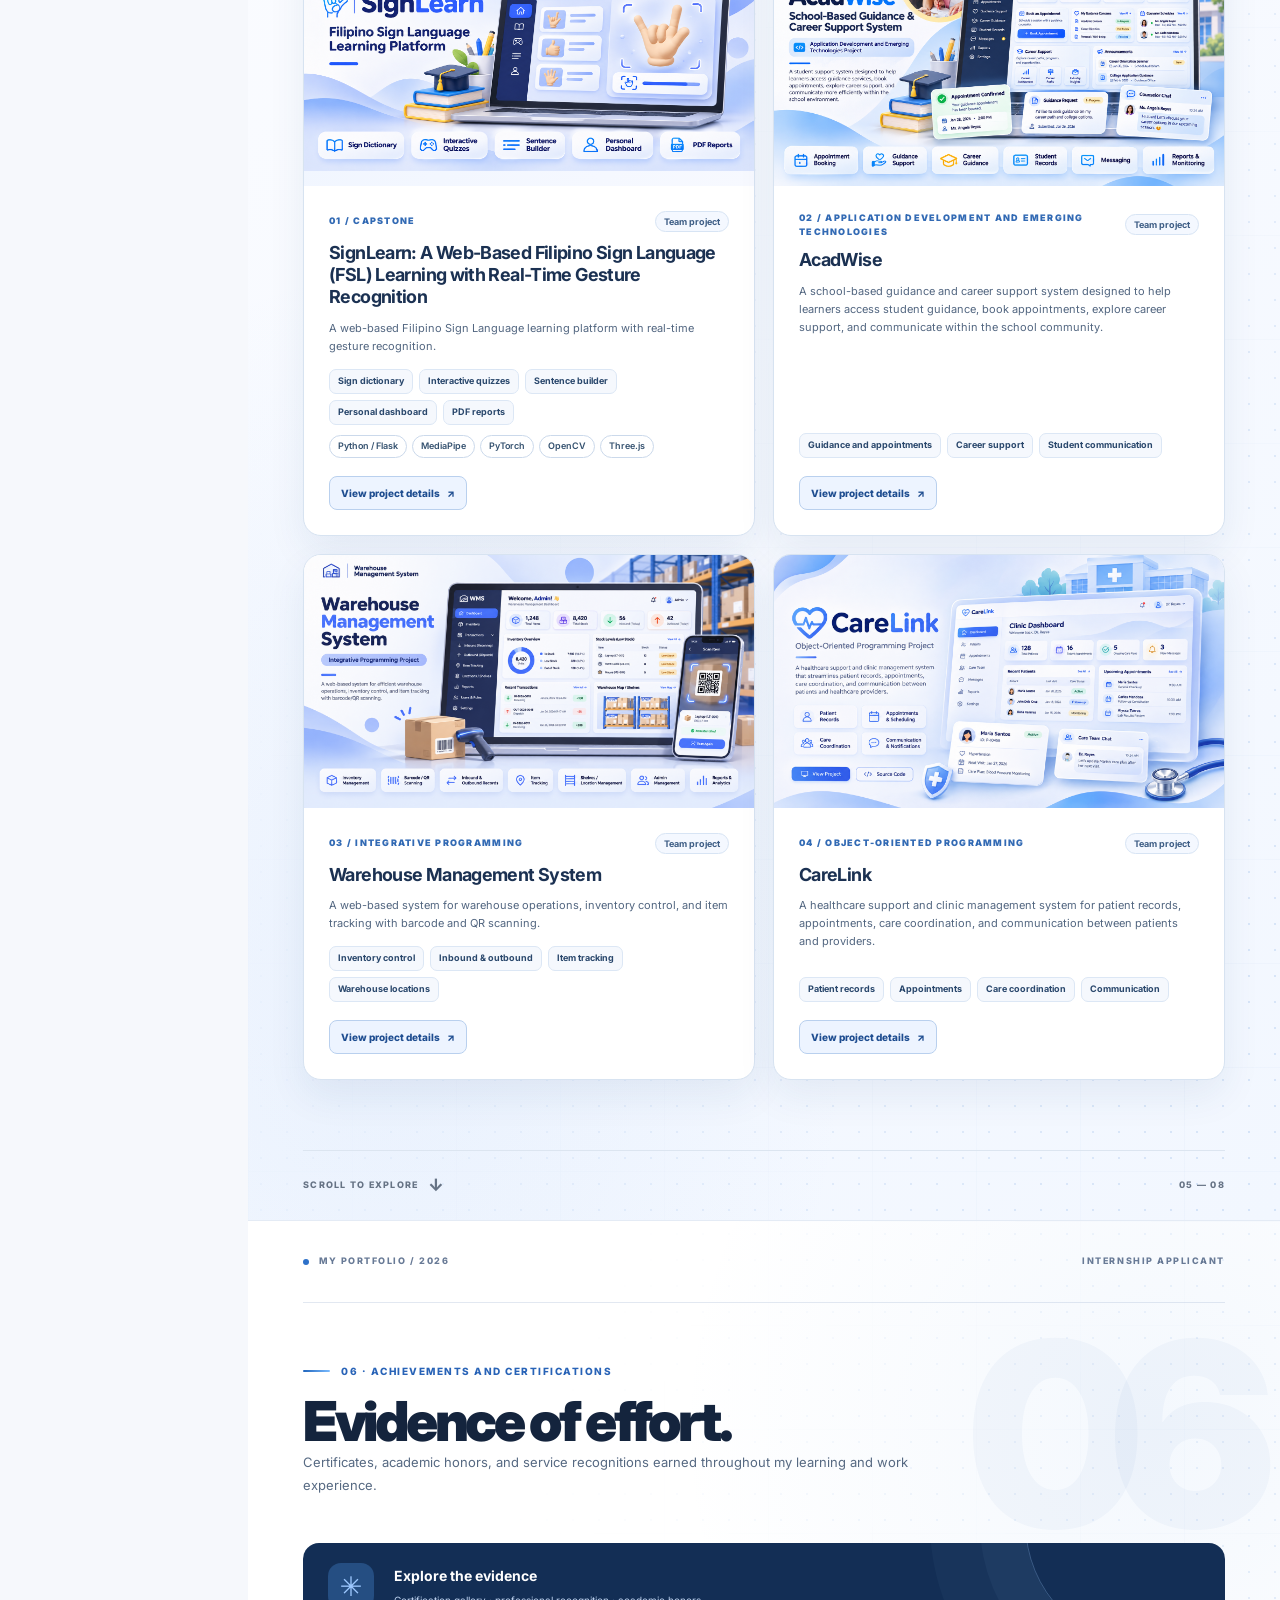
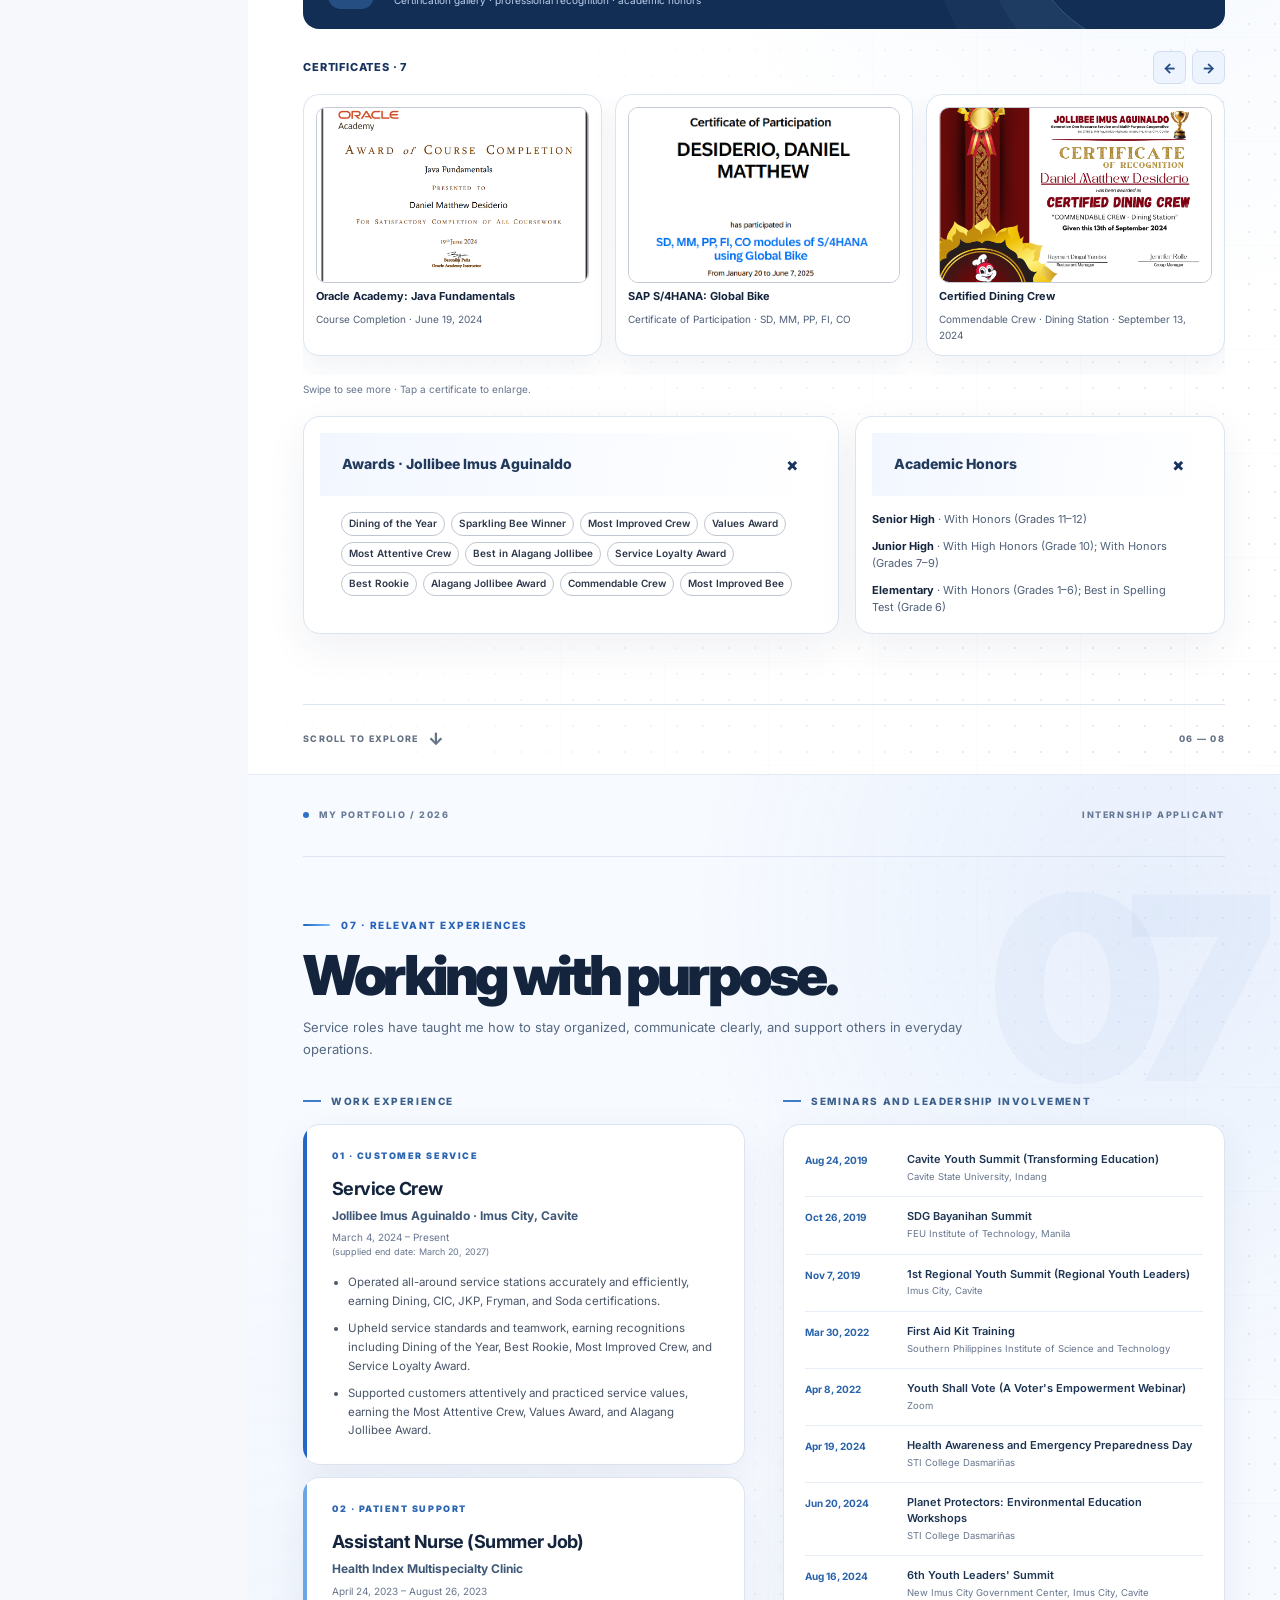
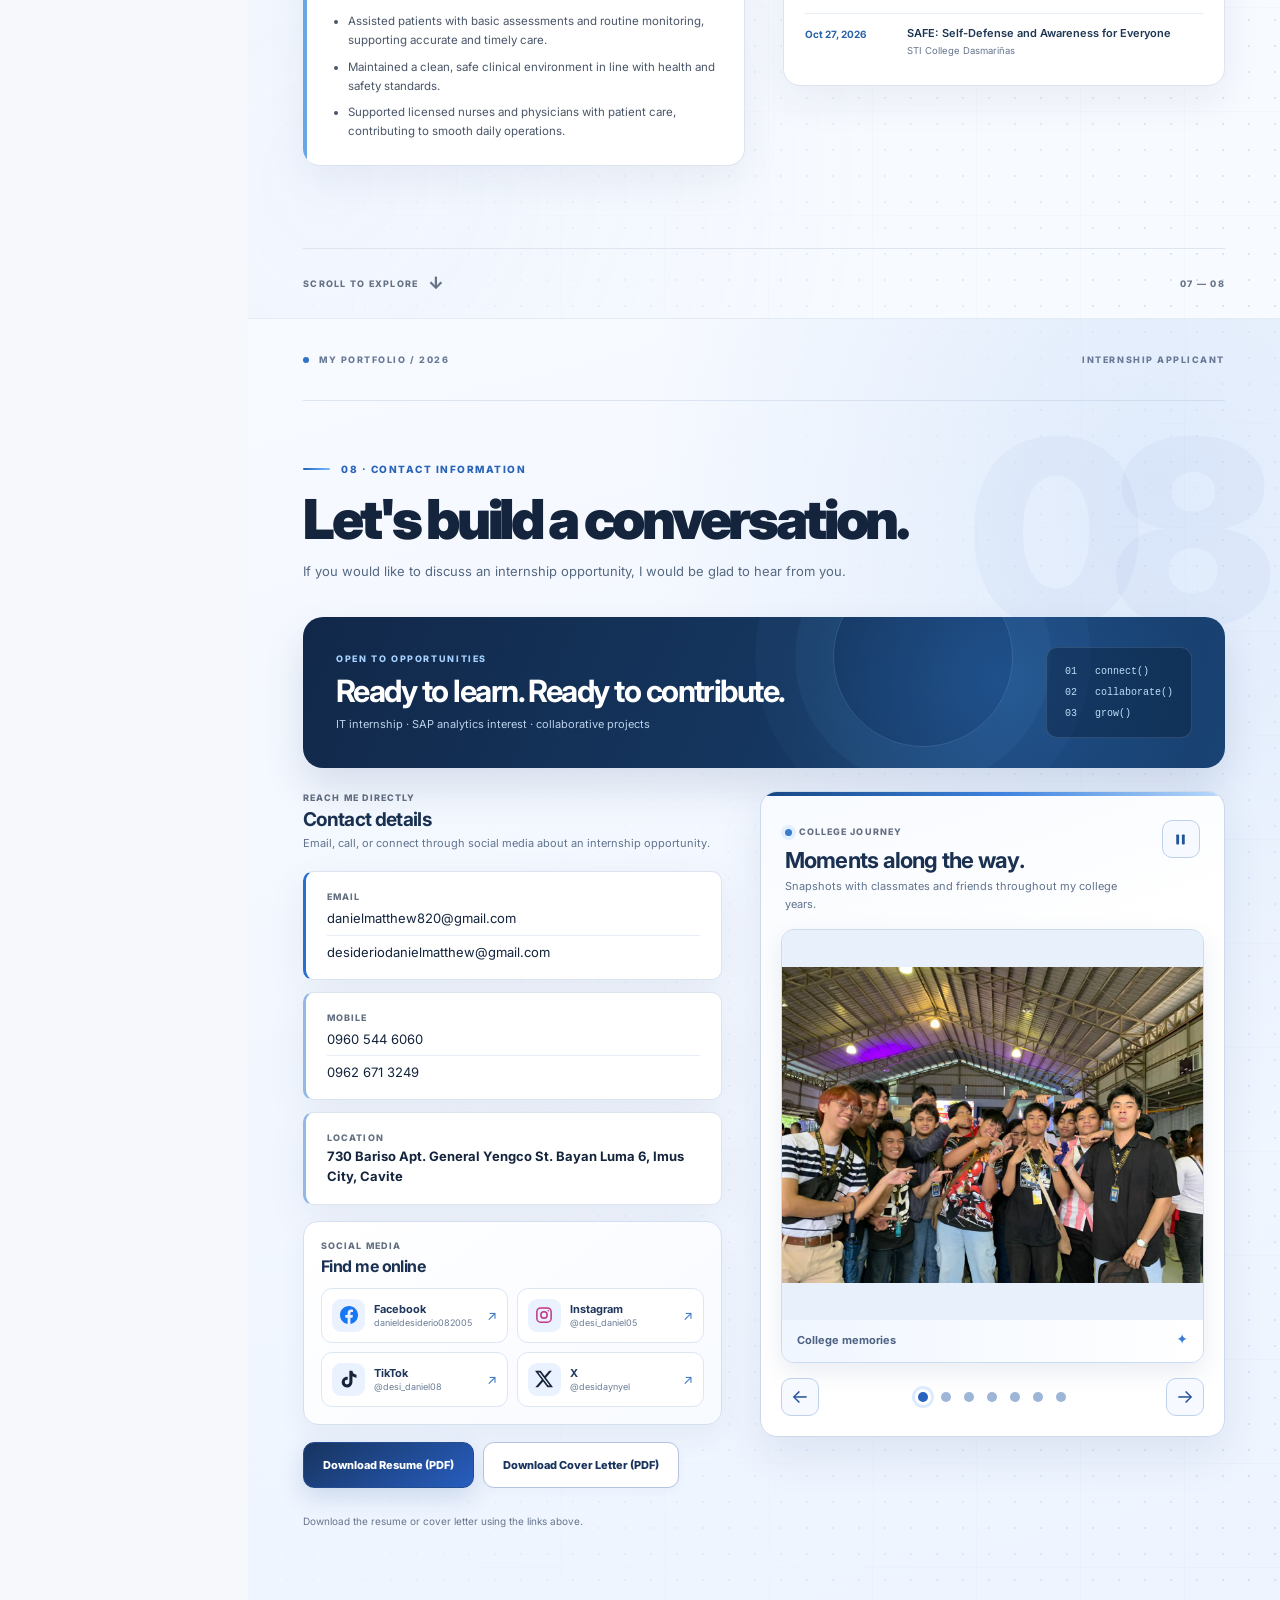
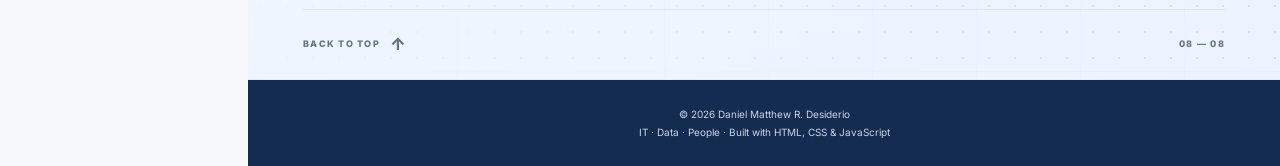
==== commit 686d4195: "Fix SignLearn card image and title" ====
--- a/daniel-desiderio-portfolio-premium/index.html
+++ b/daniel-desiderio-portfolio-premium/index.html
@@ -208,8 +208,8 @@
         <div class="section-heading reveal"><p class="section-kicker">05 · Academic Projects and Outputs</p><h2 id="projects-title">Work that shows how I learn.</h2><p>Four team projects across language learning, student guidance, warehouse operations, and clinic support.</p></div>
         <div class="project-grid">
           <article class="project-card reveal">
-            <div class="project-card-image"><img src="assets/images/projects/signlearn-project-v2.png" alt="Illustrated SignLearn project preview showing a Filipino Sign Language learning interface" width="1774" height="887" loading="lazy"></div>
-            <div class="project-card-content"><div class="project-card-meta"><span class="project-index">01 / CAPSTONE</span><span class="project-team">Team project</span></div><h3>SignLearn: Filipino Sign Language Learning Platform</h3><p>A web-based Filipino Sign Language learning platform with real-time gesture recognition.</p><div class="project-highlights"><span>Sign dictionary</span><span>Interactive quizzes</span><span>Sentence builder</span><span>Personal dashboard</span><span>PDF reports</span></div><div class="tag-list"><span class="tag">Python / Flask</span><span class="tag">MediaPipe</span><span class="tag">PyTorch</span><span class="tag">OpenCV</span><span class="tag">Three.js</span></div><button class="project-open" type="button" aria-label="View SignLearn project details" data-live-url="https://signlearn.up.railway.app/" data-programming="Capstone project using Python and Flask, with MediaPipe, PyTorch, OpenCV, and Three.js listed in the project materials.">View project details <span aria-hidden="true">↗</span></button></div>
+            <div class="project-card-image project-card-image-signlearn"><img src="assets/images/projects/signlearn-project-v2.png" alt="Illustrated SignLearn project preview showing a Filipino Sign Language learning interface" width="1774" height="887" loading="lazy"></div>
+            <div class="project-card-content"><div class="project-card-meta"><span class="project-index">01 / CAPSTONE</span><span class="project-team">Team project</span></div><h3>SignLearn: A Web-Based Filipino Sign Language (FSL) Learning with Real-Time Gesture Recognition</h3><p>A web-based Filipino Sign Language learning platform with real-time gesture recognition.</p><div class="project-highlights"><span>Sign dictionary</span><span>Interactive quizzes</span><span>Sentence builder</span><span>Personal dashboard</span><span>PDF reports</span></div><div class="tag-list"><span class="tag">Python / Flask</span><span class="tag">MediaPipe</span><span class="tag">PyTorch</span><span class="tag">OpenCV</span><span class="tag">Three.js</span></div><button class="project-open" type="button" aria-label="View SignLearn project details" data-live-url="https://signlearn.up.railway.app/" data-programming="Capstone project using Python and Flask, with MediaPipe, PyTorch, OpenCV, and Three.js listed in the project materials.">View project details <span aria-hidden="true">↗</span></button></div>
           </article>
           <article class="project-card reveal">
             <div class="project-card-image"><img src="assets/images/projects/acadwise-project.png" alt="AcadWise final presentation cover for a school-based guidance and career support system" width="1290" height="731" loading="lazy"></div>
--- a/daniel-desiderio-portfolio-premium/css/premium.css
+++ b/daniel-desiderio-portfolio-premium/css/premium.css
@@ -317,6 +317,8 @@
 .project-card-image {background:linear-gradient(145deg,#edf4ff,#f7f9ff);}
 .project-card-image img {transition:transform .55s var(--ease);}
 .project-card:hover .project-card-image img {transform:scale(1.035);}
+.project-card-image-signlearn img {object-fit:contain;}
+.project-card:hover .project-card-image-signlearn img {transform:none;}
 .project-card-content {padding:clamp(18px,2vw,25px);}
 .project-card-meta .project-index {color:#326ab4;font-size:9px;letter-spacing:.14em;}
 .project-team {border-color:#d7e4f4;background:#f4f8ff;color:#3d5d85;}
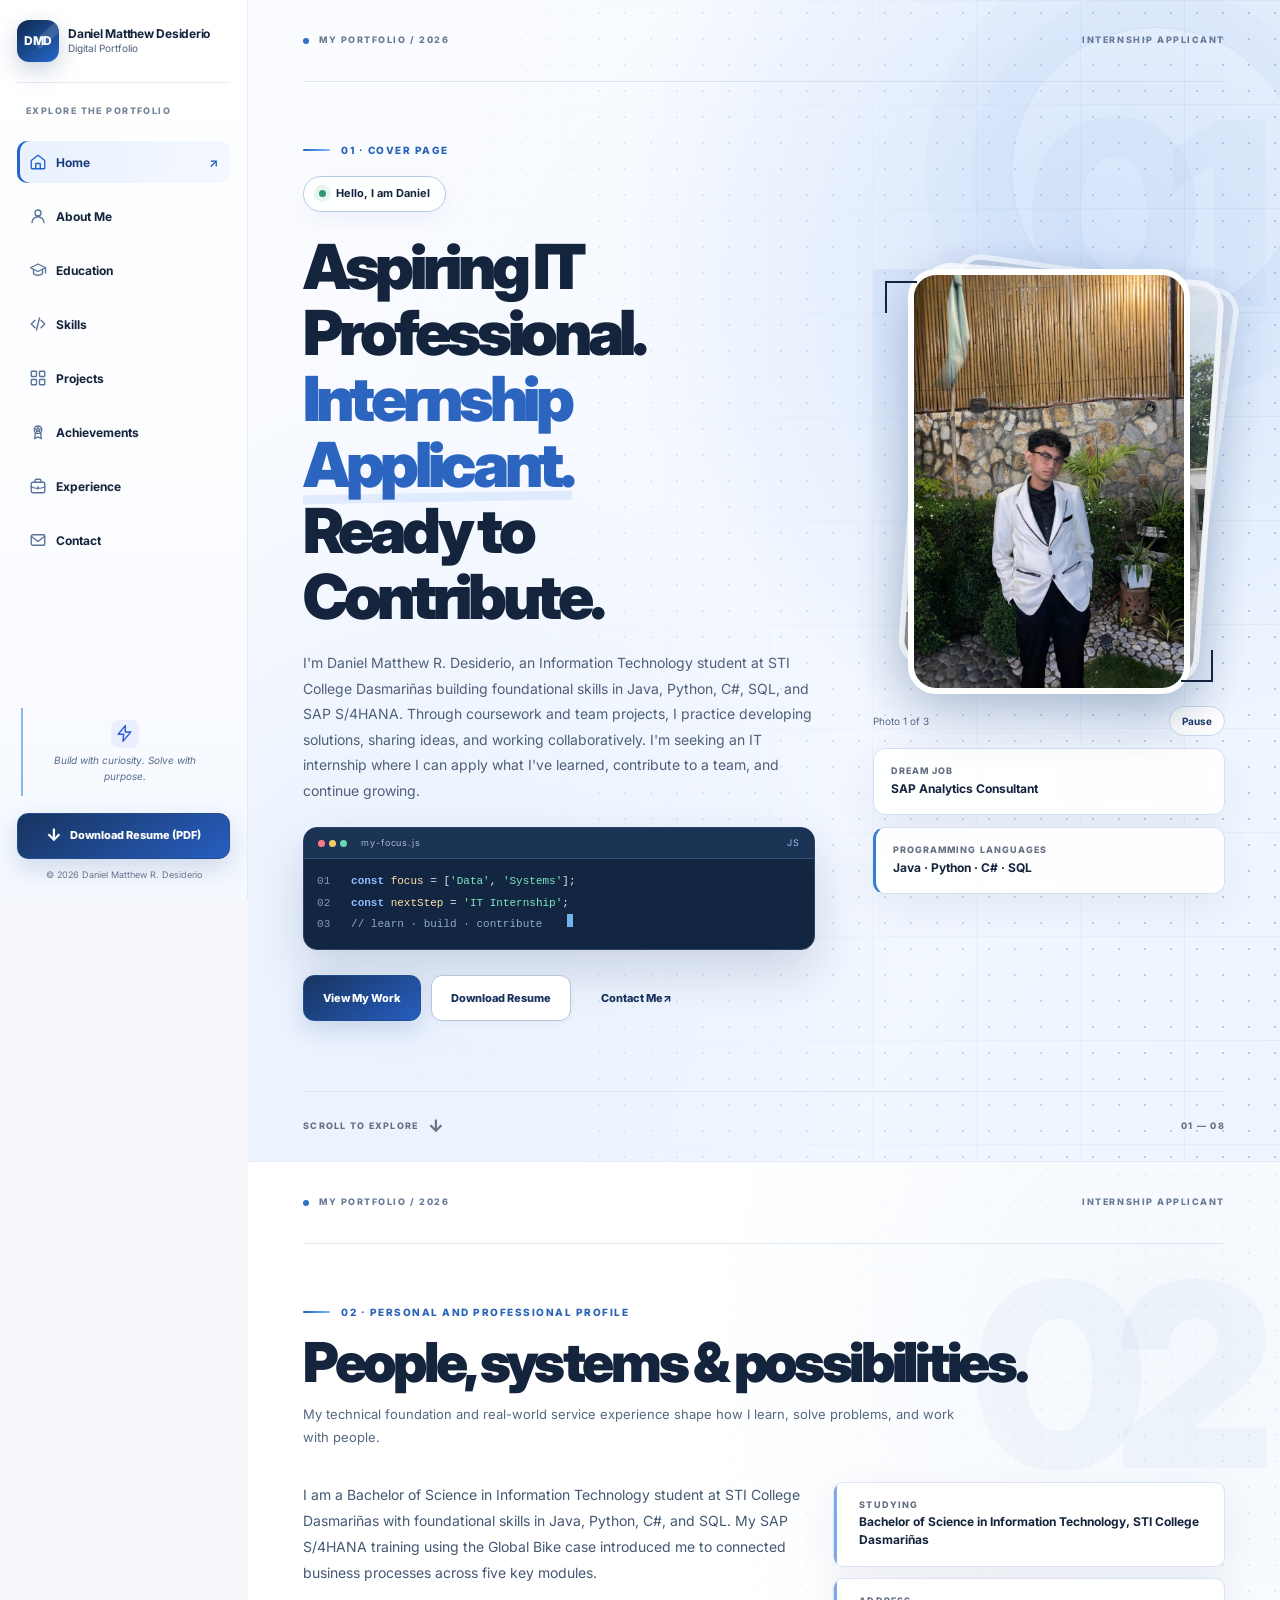
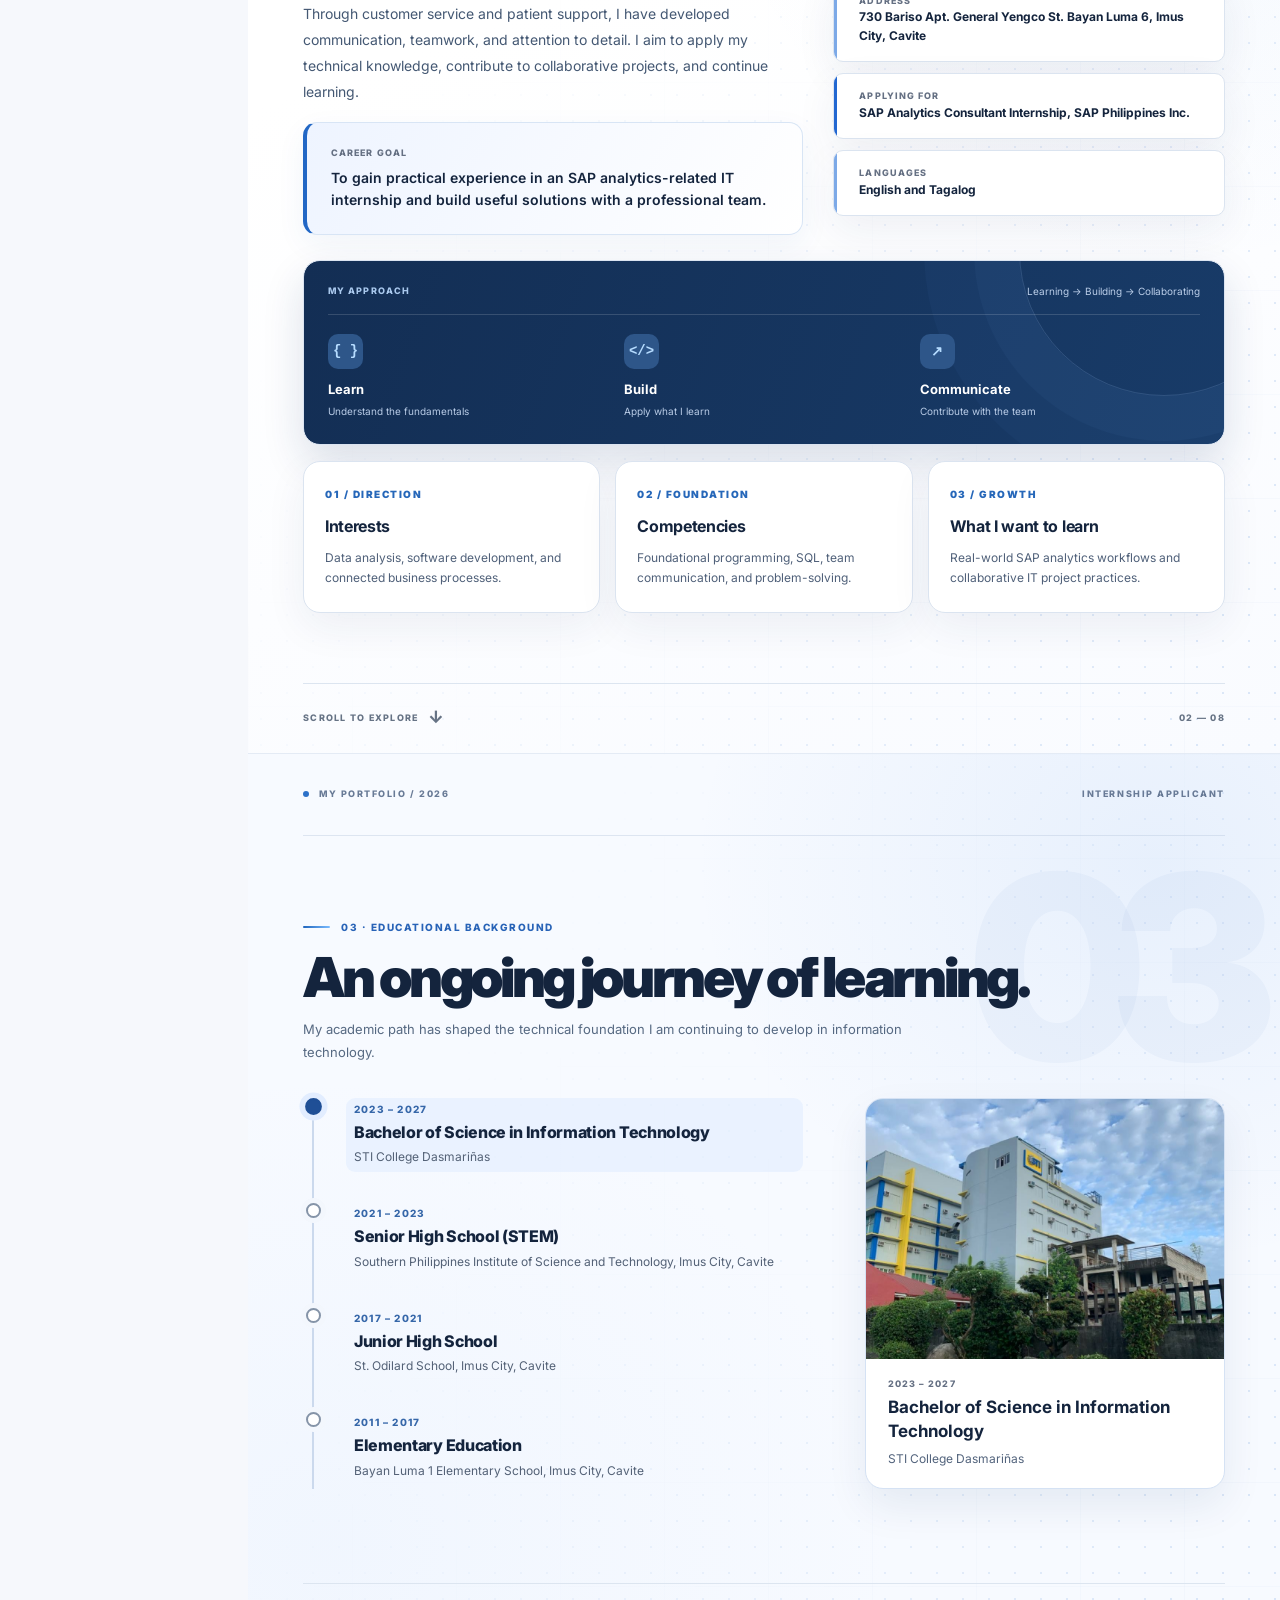
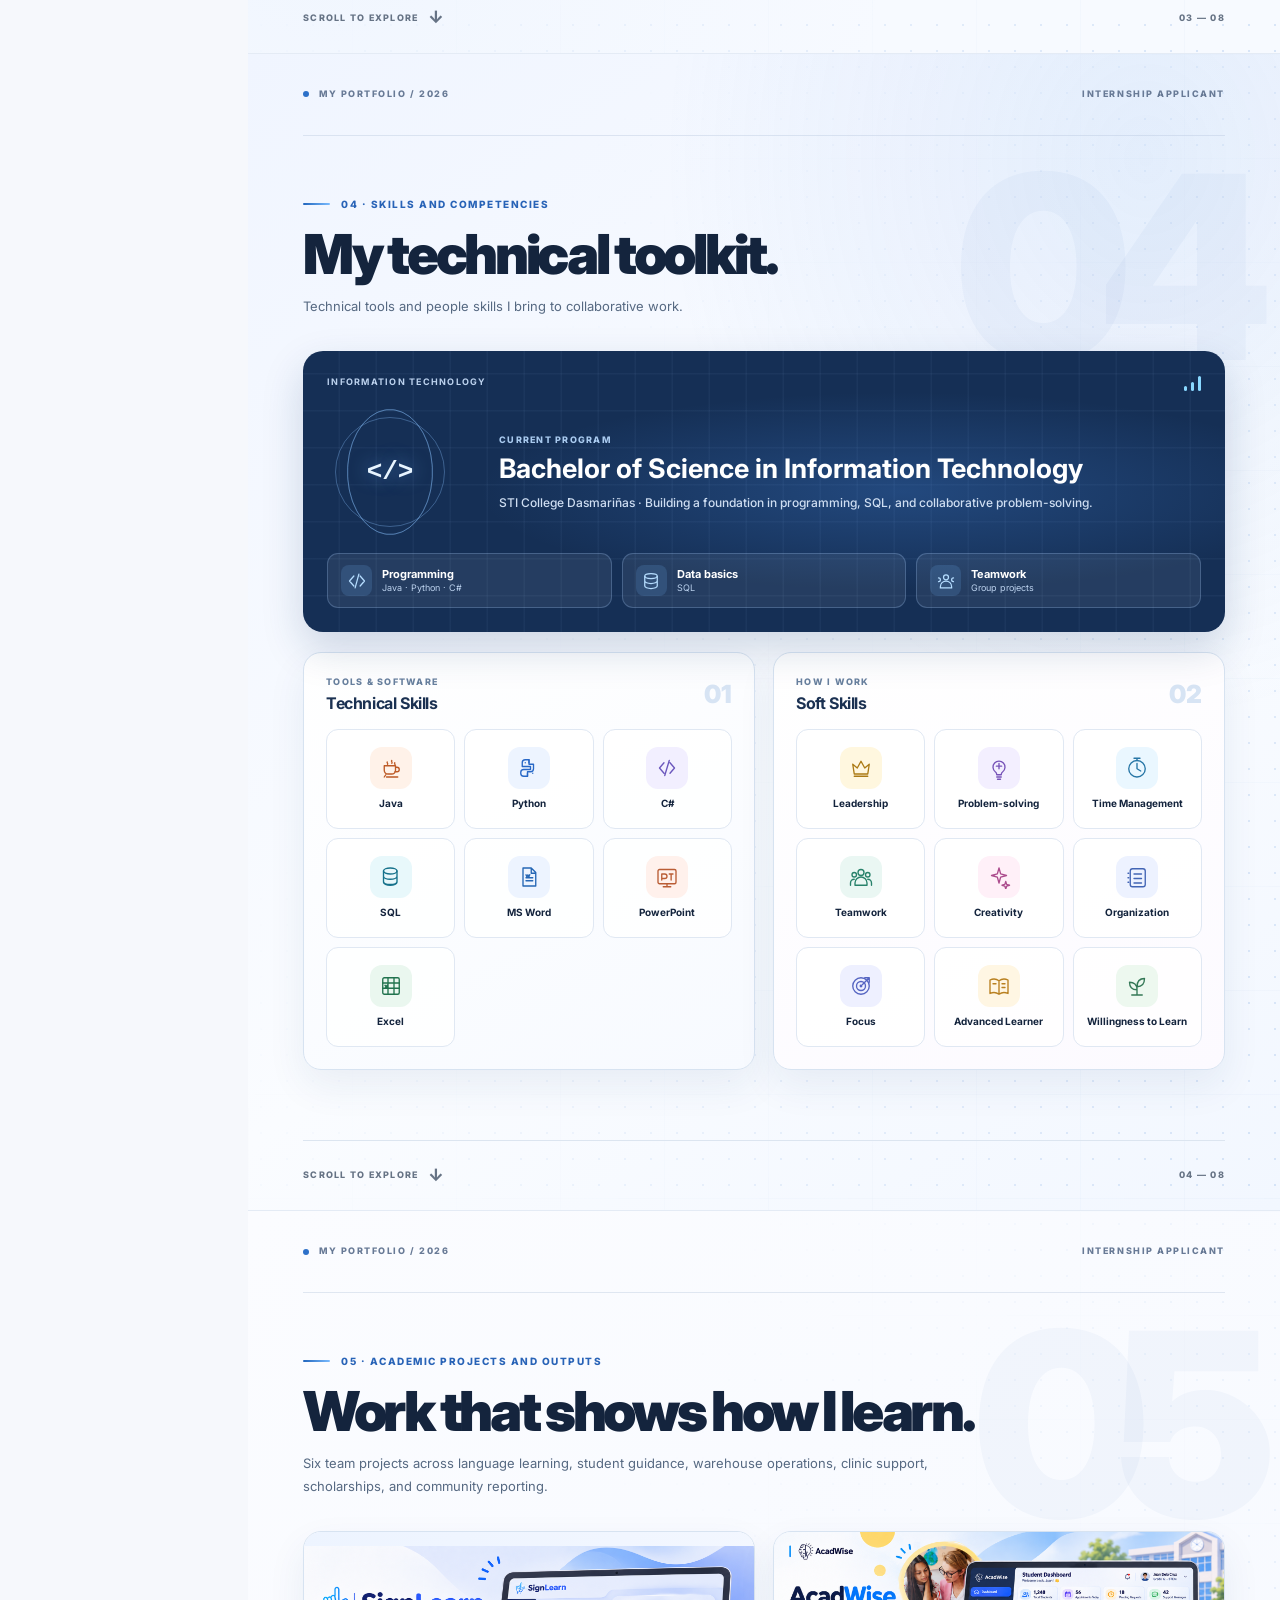
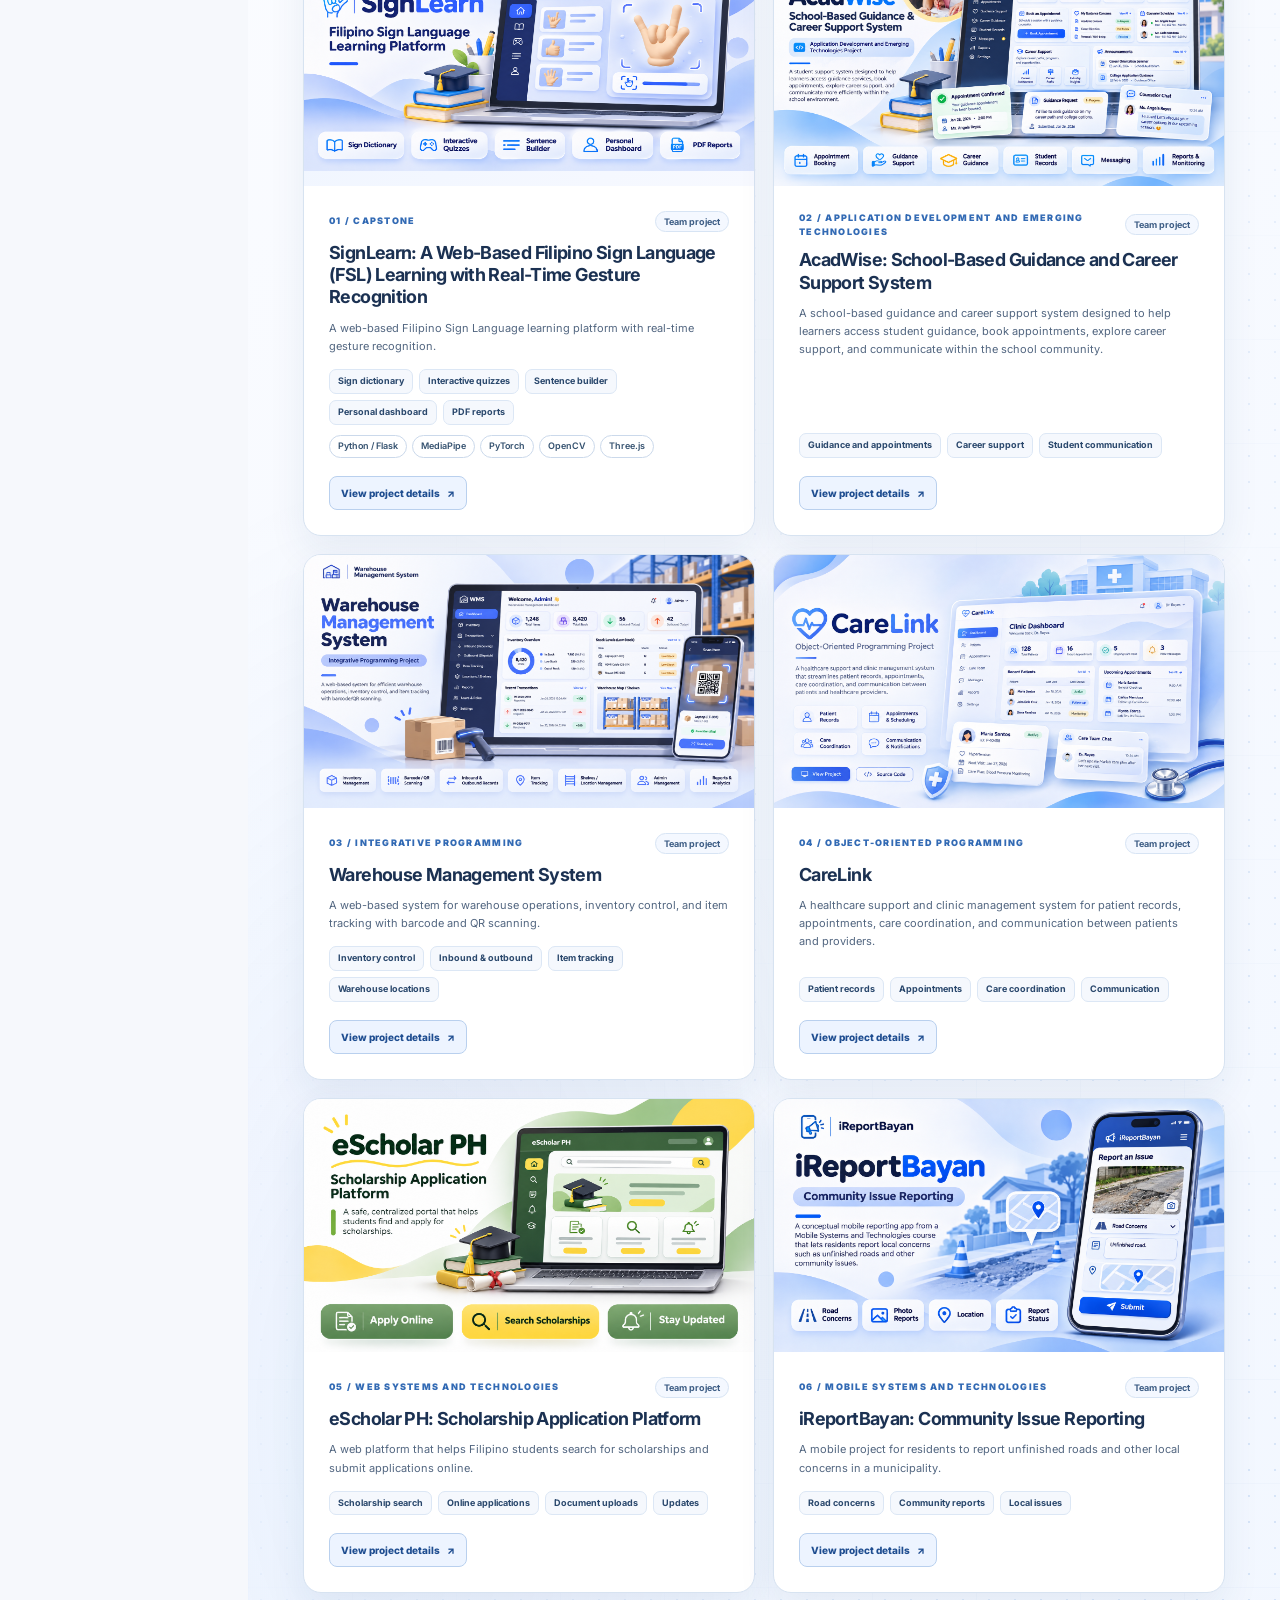
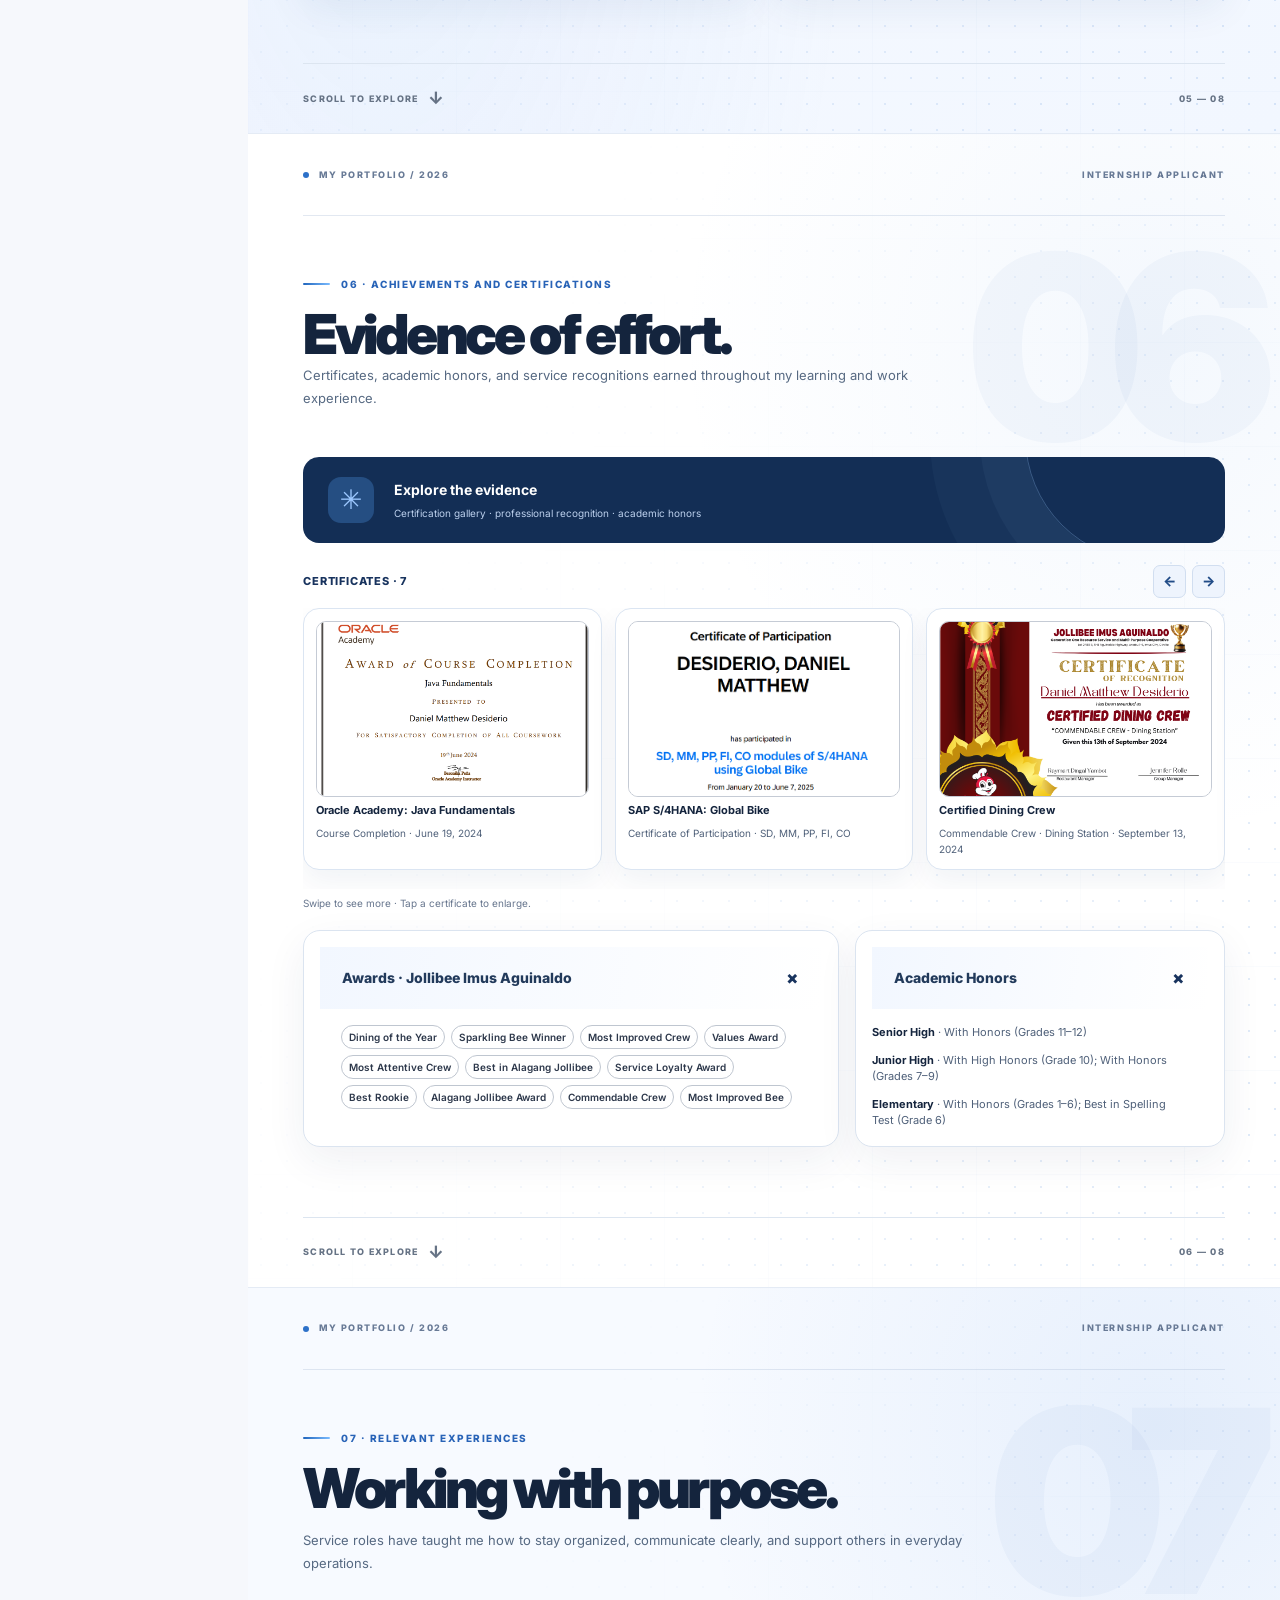
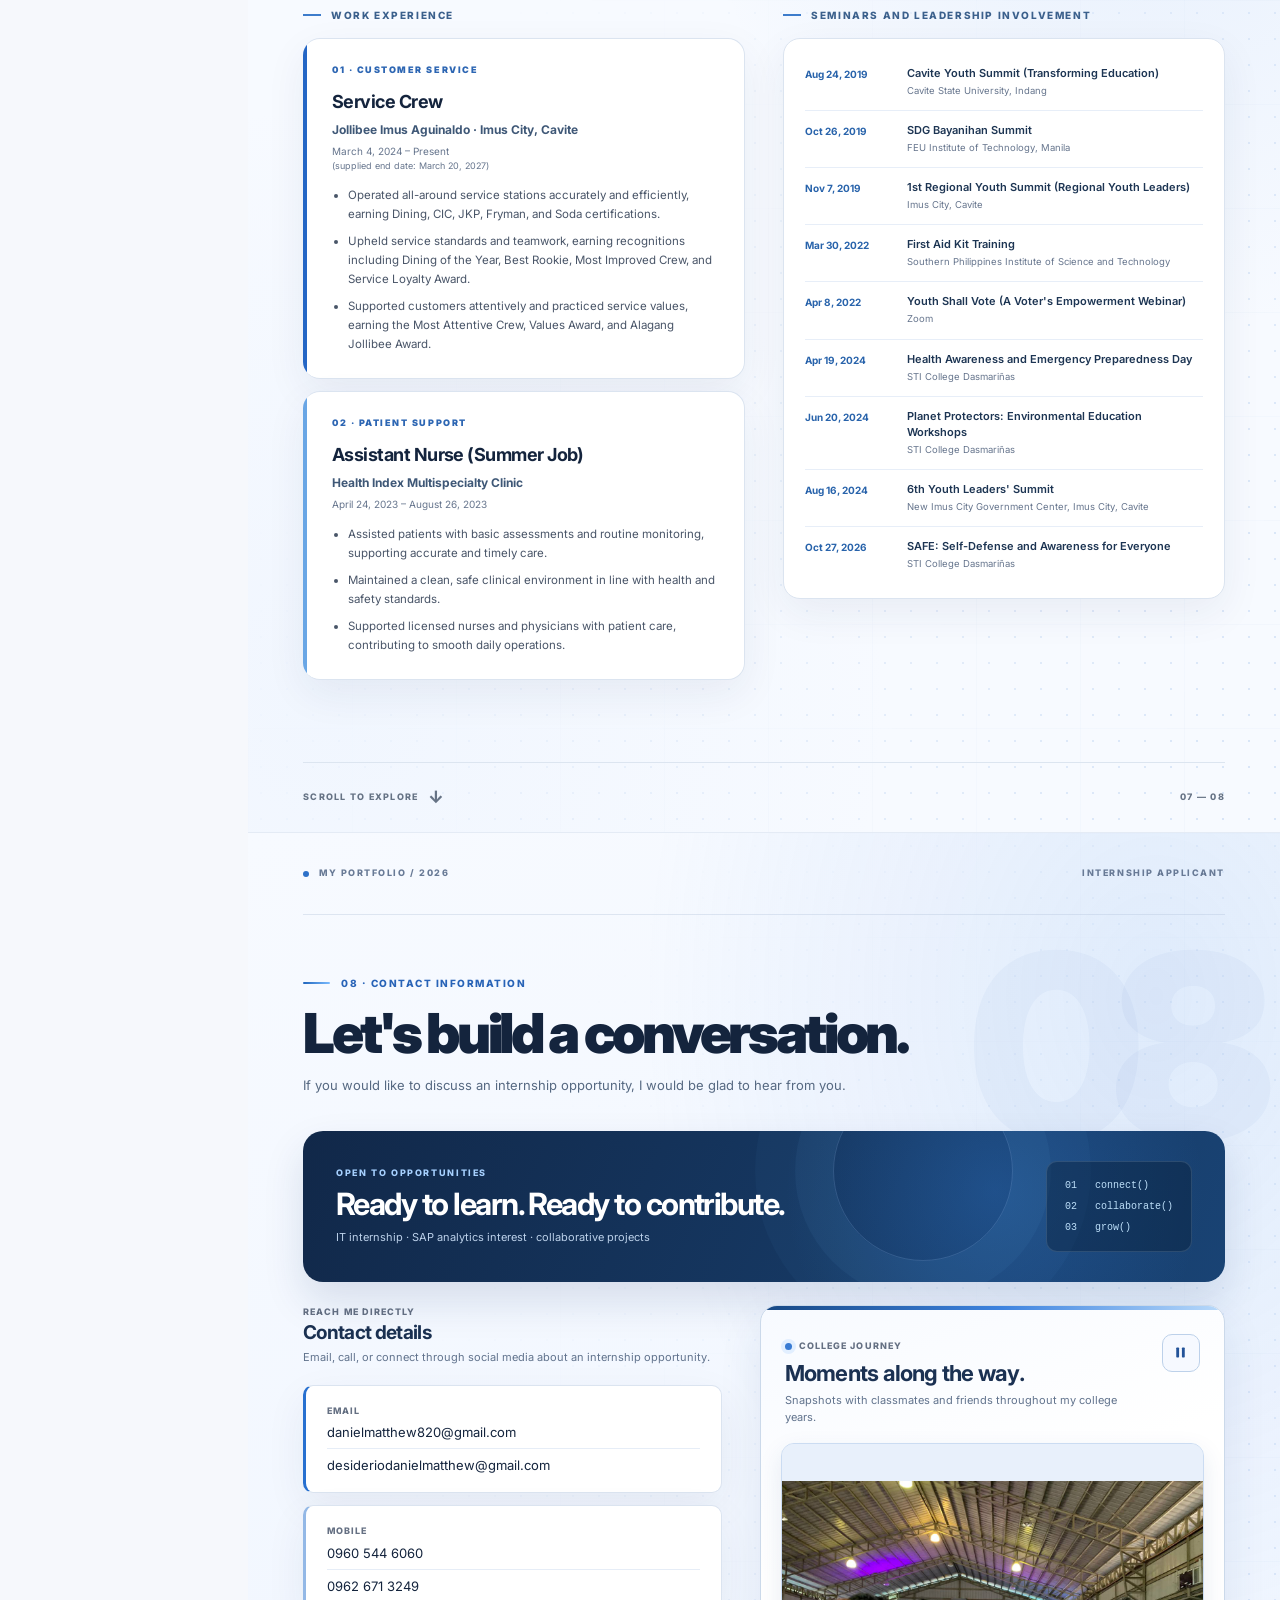
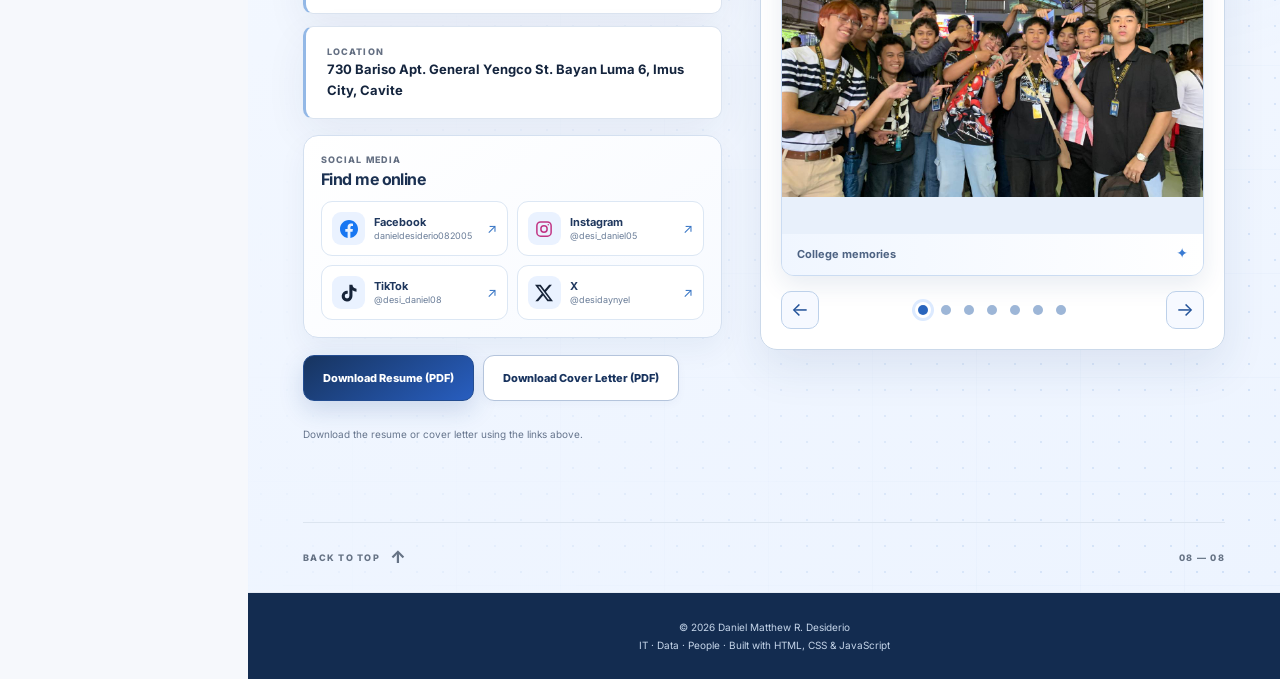
==== commit e7e2065b: "Add eScholar PH and iReportBayan projects" ====
--- a/daniel-desiderio-portfolio-premium/index.html
+++ b/daniel-desiderio-portfolio-premium/index.html
@@ -205,7 +205,7 @@
     <section class="folio-section" data-chapter="05" id="projects" aria-labelledby="projects-title">
       <div class="page-topline"><span>My Portfolio / 2026</span><span>Internship Applicant</span></div>
       <div class="section-content">
-        <div class="section-heading reveal"><p class="section-kicker">05 · Academic Projects and Outputs</p><h2 id="projects-title">Work that shows how I learn.</h2><p>Four team projects across language learning, student guidance, warehouse operations, and clinic support.</p></div>
+        <div class="section-heading reveal"><p class="section-kicker">05 · Academic Projects and Outputs</p><h2 id="projects-title">Work that shows how I learn.</h2><p>Six team projects across language learning, student guidance, warehouse operations, clinic support, scholarships, and community reporting.</p></div>
         <div class="project-grid">
           <article class="project-card reveal">
             <div class="project-card-image project-card-image-signlearn"><img src="assets/images/projects/signlearn-project-v2.png" alt="Illustrated SignLearn project preview showing a Filipino Sign Language learning interface" width="1774" height="887" loading="lazy"></div>
@@ -213,7 +213,7 @@
           </article>
           <article class="project-card reveal">
             <div class="project-card-image"><img src="assets/images/projects/acadwise-project.png" alt="AcadWise final presentation cover for a school-based guidance and career support system" width="1290" height="731" loading="lazy"></div>
-            <div class="project-card-content"><div class="project-card-meta"><span class="project-index">02 / APPLICATION DEVELOPMENT AND EMERGING TECHNOLOGIES</span><span class="project-team">Team project</span></div><h3>AcadWise</h3><p>A school-based guidance and career support system designed to help learners access student guidance, book appointments, explore career support, and communicate within the school community.</p><div class="project-highlights"><span>Guidance and appointments</span><span>Career support</span><span>Student communication</span></div><button class="project-open" type="button" aria-label="View AcadWise project details" data-programming="Application Development and Emerging Technologies project focused on student guidance, appointment booking, and communication workflows.">View project details <span aria-hidden="true">↗</span></button></div>
+            <div class="project-card-content"><div class="project-card-meta"><span class="project-index">02 / APPLICATION DEVELOPMENT AND EMERGING TECHNOLOGIES</span><span class="project-team">Team project</span></div><h3>AcadWise: School-Based Guidance and Career Support System</h3><p>A school-based guidance and career support system designed to help learners access student guidance, book appointments, explore career support, and communicate within the school community.</p><div class="project-highlights"><span>Guidance and appointments</span><span>Career support</span><span>Student communication</span></div><button class="project-open" type="button" aria-label="View AcadWise project details" data-programming="Application Development and Emerging Technologies project focused on student guidance, appointment booking, and communication workflows.">View project details <span aria-hidden="true">↗</span></button></div>
           </article>
           <article class="project-card reveal">
             <div class="project-card-image"><img src="assets/images/projects/wms-project.png" alt="Warehouse Management System project preview showing inventory, QR scanning, and warehouse dashboard" width="1680" height="943" loading="lazy"></div>
@@ -222,6 +222,14 @@
           <article class="project-card reveal">
             <div class="project-card-image"><img src="assets/images/projects/carelink-project.png" alt="CareLink clinic management project preview showing patient records, appointments, and care coordination" width="1680" height="943" loading="lazy"></div>
             <div class="project-card-content"><div class="project-card-meta"><span class="project-index">04 / OBJECT-ORIENTED PROGRAMMING</span><span class="project-team">Team project</span></div><h3>CareLink</h3><p>A healthcare support and clinic management system for patient records, appointments, care coordination, and communication between patients and providers.</p><div class="project-highlights"><span>Patient records</span><span>Appointments</span><span>Care coordination</span><span>Communication</span></div><button class="project-open" type="button" aria-label="View CareLink project details" data-programming="Object-Oriented Programming project focused on patient records, appointments, care coordination, and communication.">View project details <span aria-hidden="true">↗</span></button></div>
+          </article>
+          <article class="project-card reveal">
+            <div class="project-card-image"><img src="assets/images/projects/escholar-ph-project.png" alt="Illustrated eScholar PH scholarship application platform preview in green and yellow" width="1672" height="941" loading="lazy"></div>
+            <div class="project-card-content"><div class="project-card-meta"><span class="project-index">05 / WEB SYSTEMS AND TECHNOLOGIES</span><span class="project-team">Team project</span></div><h3>eScholar PH: Scholarship Application Platform</h3><p>A web platform that helps Filipino students search for scholarships and submit applications online.</p><div class="project-highlights"><span>Scholarship search</span><span>Online applications</span><span>Document uploads</span><span>Updates</span></div><button class="project-open" type="button" aria-label="View eScholar PH project details" data-programming="Web Systems and Technologies project about scholarship discovery and online applications.">View project details <span aria-hidden="true">↗</span></button></div>
+          </article>
+          <article class="project-card reveal">
+            <div class="project-card-image"><img src="assets/images/projects/ireportbayan-project.png" alt="Concept illustration of iReportBayan mobile community issue reporting app in blue and white" width="1672" height="941" loading="lazy"></div>
+            <div class="project-card-content"><div class="project-card-meta"><span class="project-index">06 / MOBILE SYSTEMS AND TECHNOLOGIES</span><span class="project-team">Team project</span></div><h3>iReportBayan: Community Issue Reporting</h3><p>A mobile project for residents to report unfinished roads and other local concerns in a municipality.</p><div class="project-highlights"><span>Road concerns</span><span>Community reports</span><span>Local issues</span></div><button class="project-open" type="button" aria-label="View iReportBayan project details" data-programming="Mobile Systems and Technologies project focused on reporting unfinished roads and other municipal concerns.">View project details <span aria-hidden="true">↗</span></button></div>
           </article>
         </div>
       </div>
--- a/daniel-desiderio-portfolio-premium/css/premium.css
+++ b/daniel-desiderio-portfolio-premium/css/premium.css
@@ -315,10 +315,7 @@
 .project-live-link {justify-self:center;display:inline-flex;align-items:center;justify-content:center;gap:8px;margin:18px auto 2px;padding:12px 20px;min-width:220px;font-size:12px;font-weight:800;letter-spacing:0;line-height:1.35;text-align:center;}
 .project-live-link[hidden] {display:none !important;}
 .project-card-image {background:linear-gradient(145deg,#edf4ff,#f7f9ff);}
-.project-card-image img {transition:transform .55s var(--ease);}
-.project-card:hover .project-card-image img {transform:scale(1.035);}
-.project-card-image-signlearn img {object-fit:contain;}
-.project-card:hover .project-card-image-signlearn img {transform:none;}
+.project-card-image img {object-fit:contain;}
 .project-card-content {padding:clamp(18px,2vw,25px);}
 .project-card-meta .project-index {color:#326ab4;font-size:9px;letter-spacing:.14em;}
 .project-team {border-color:#d7e4f4;background:#f4f8ff;color:#3d5d85;}
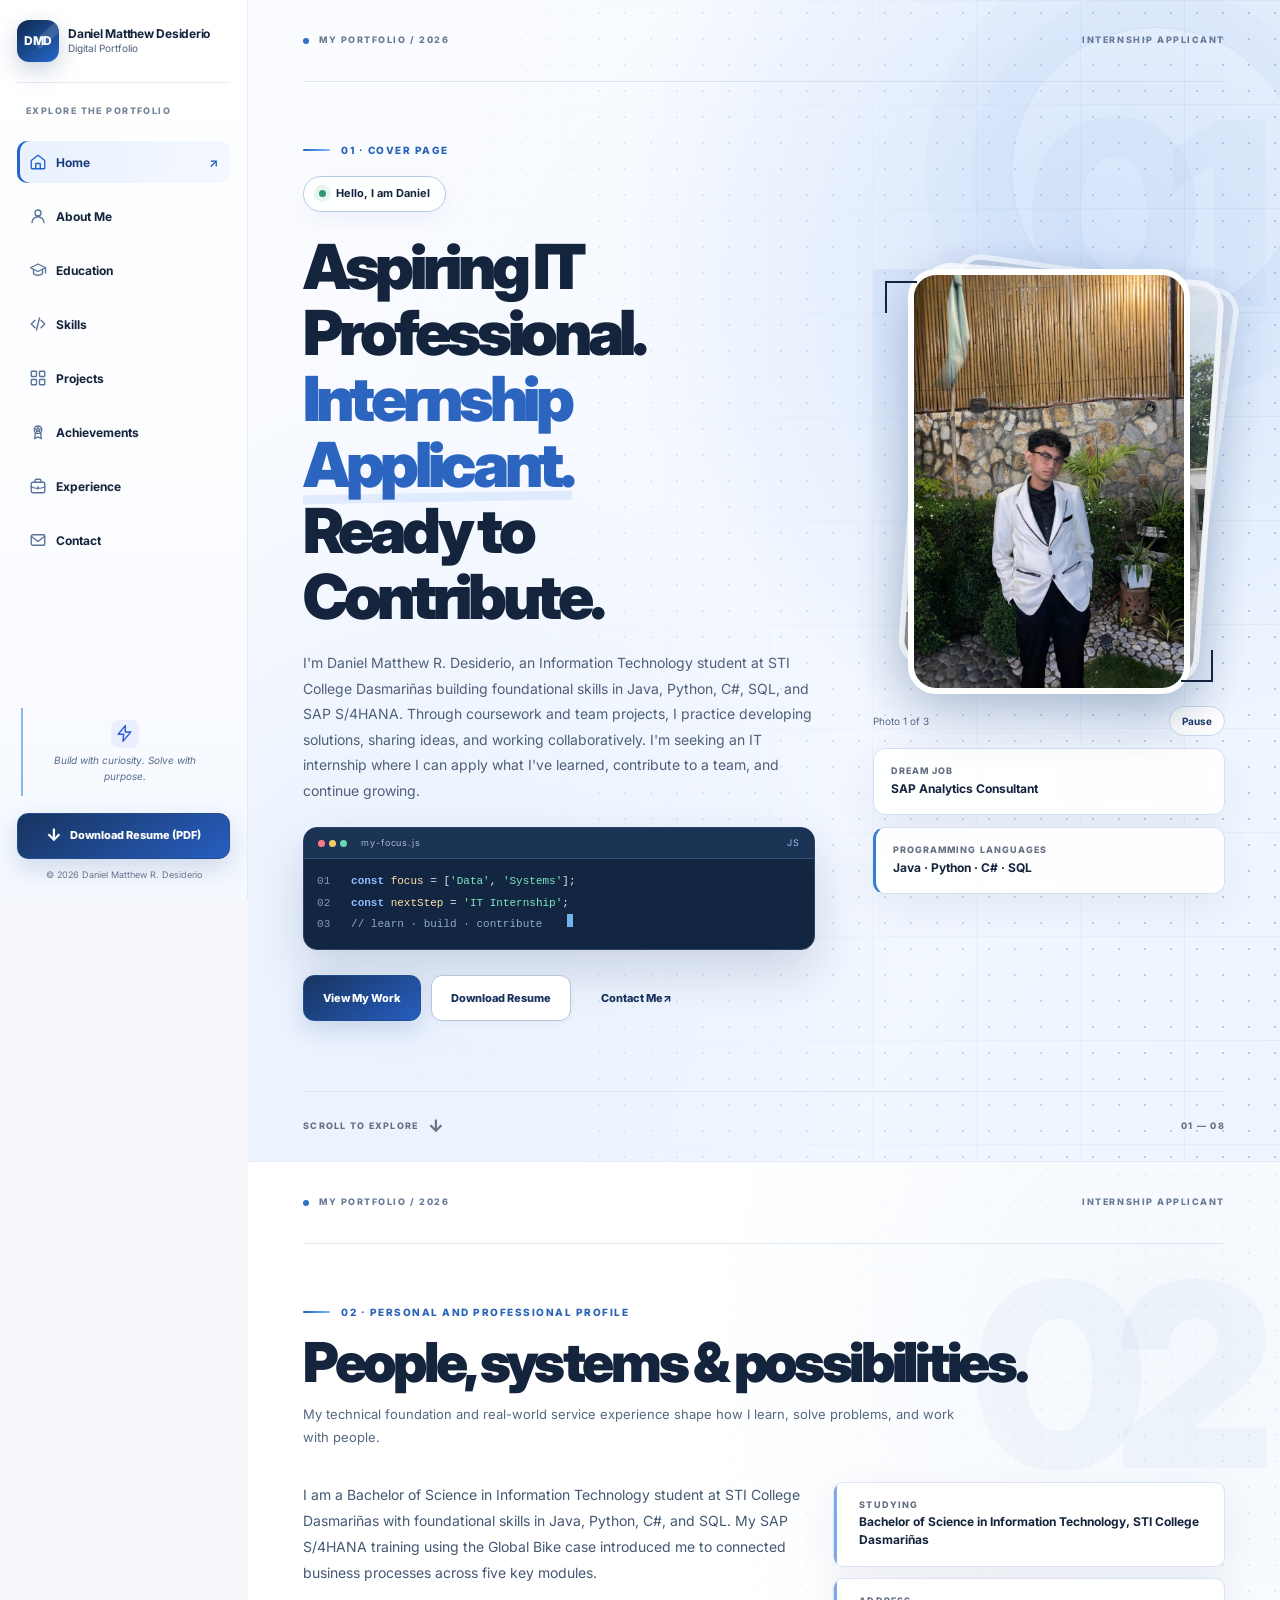
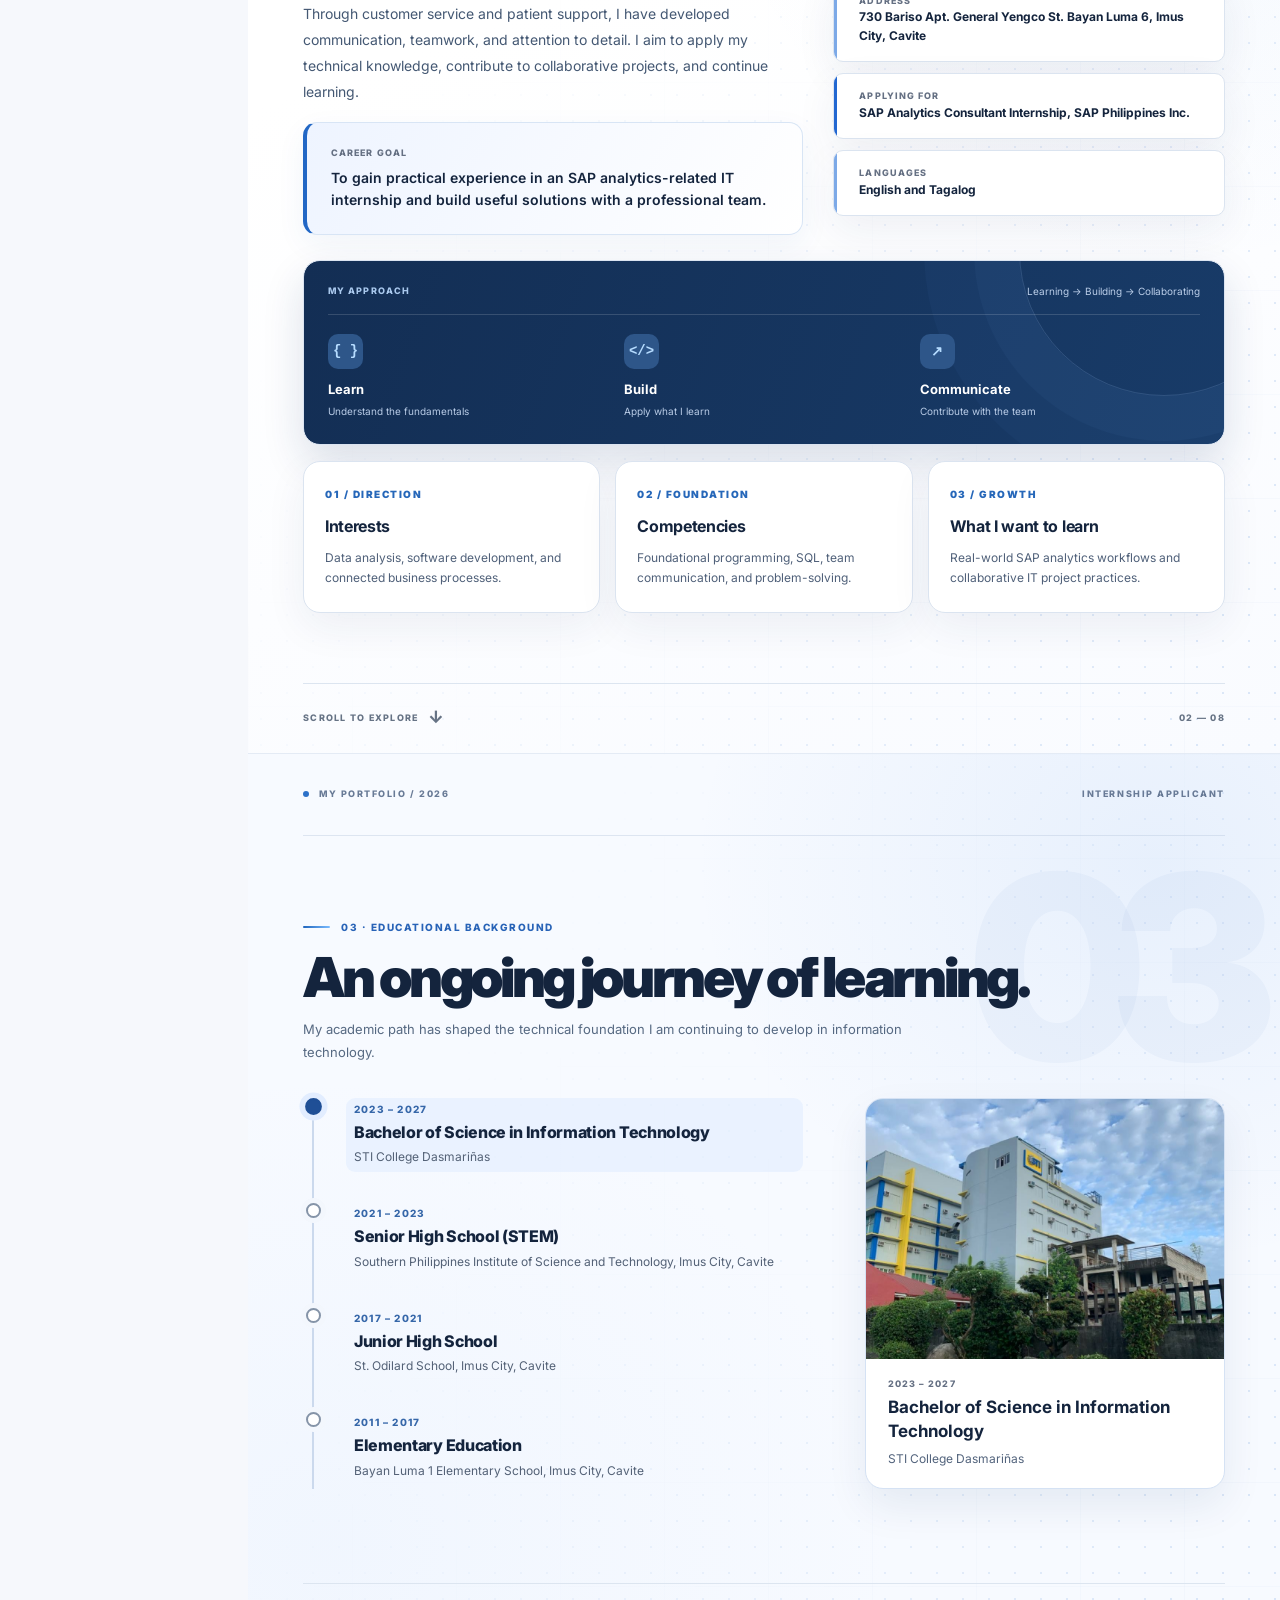
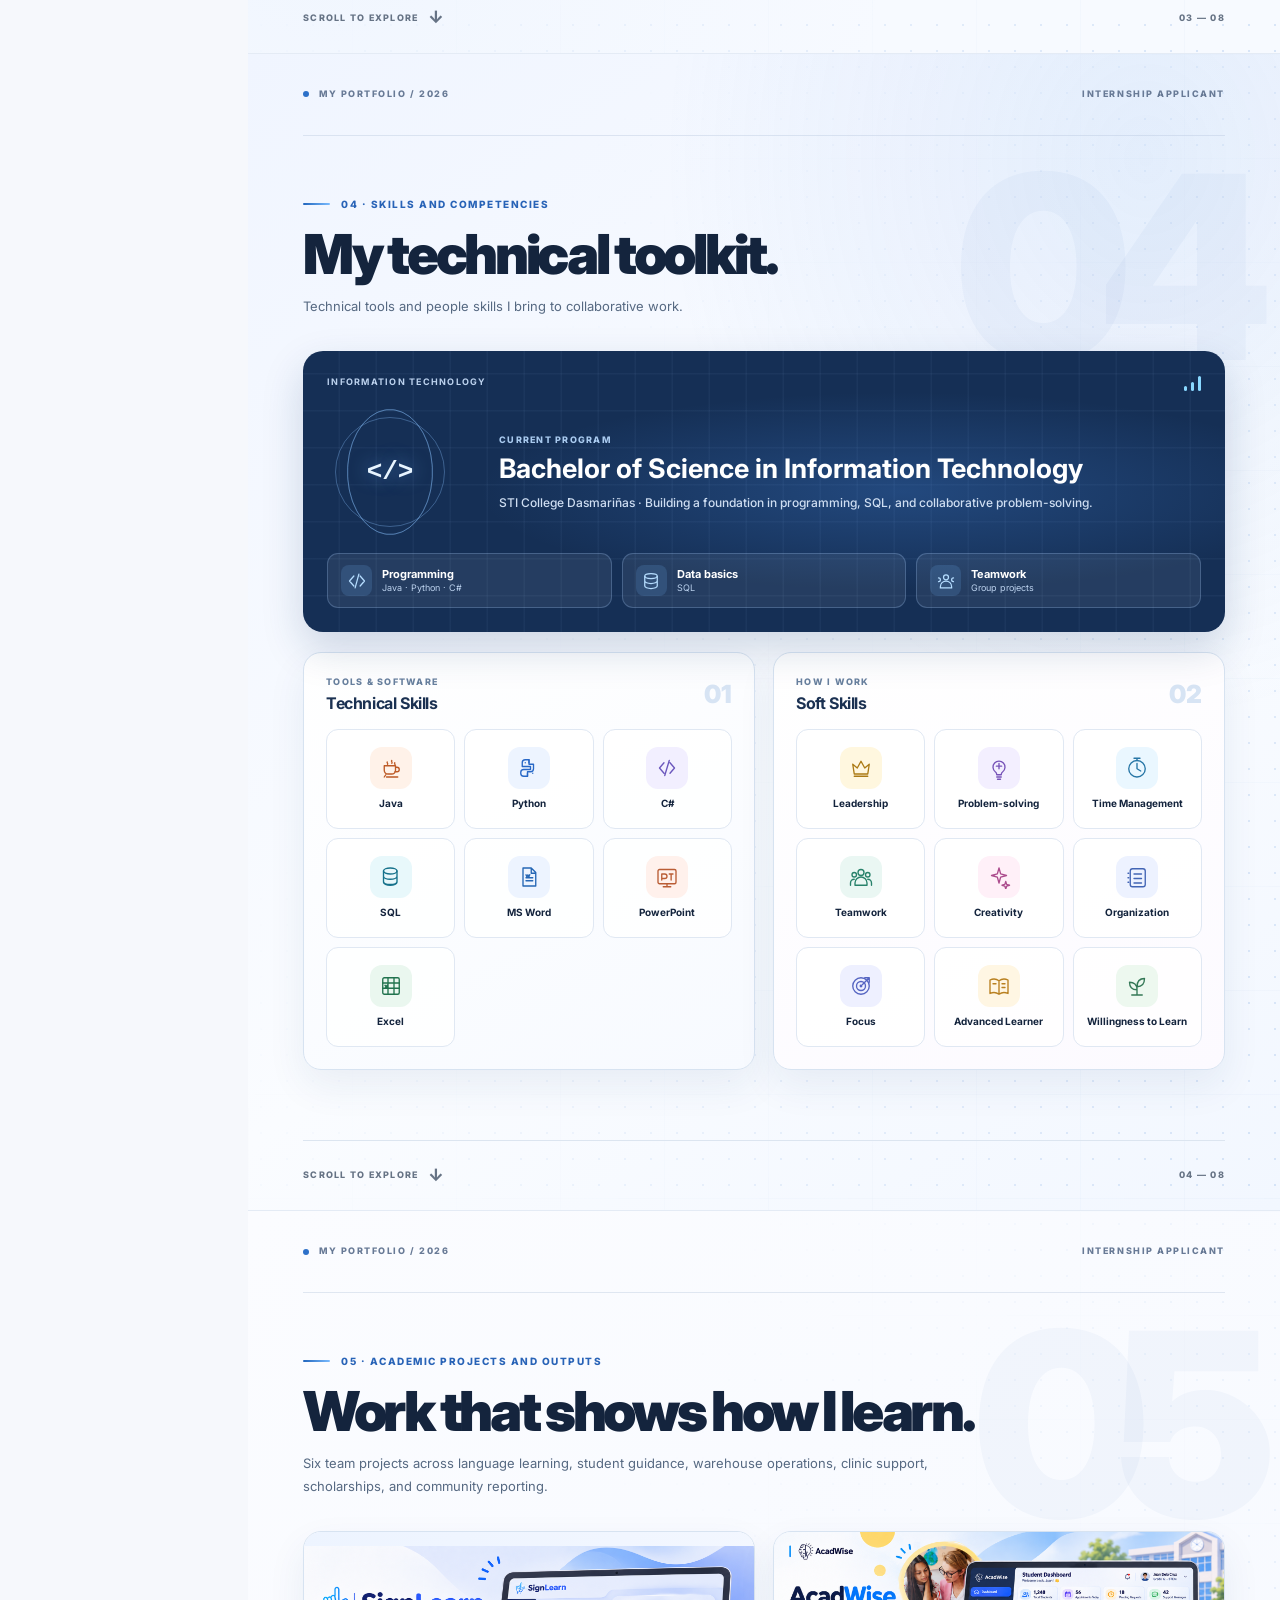
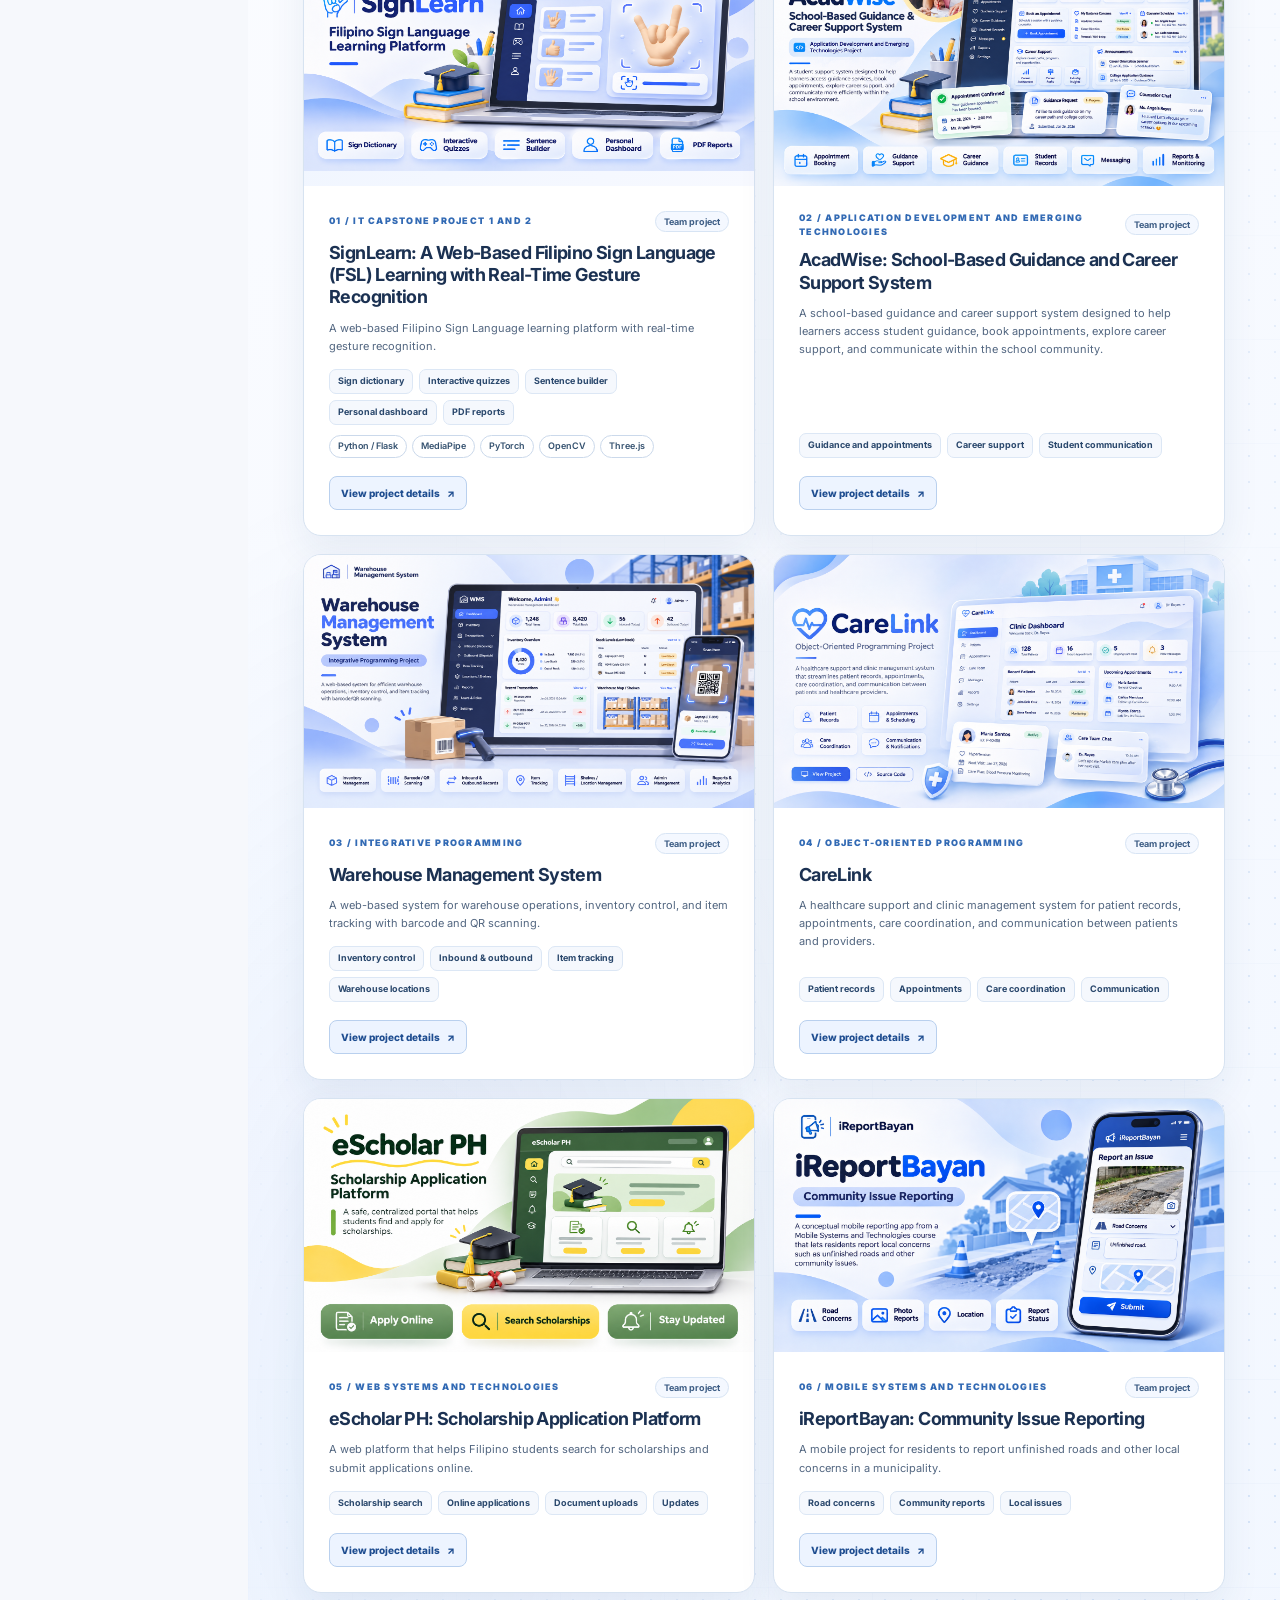
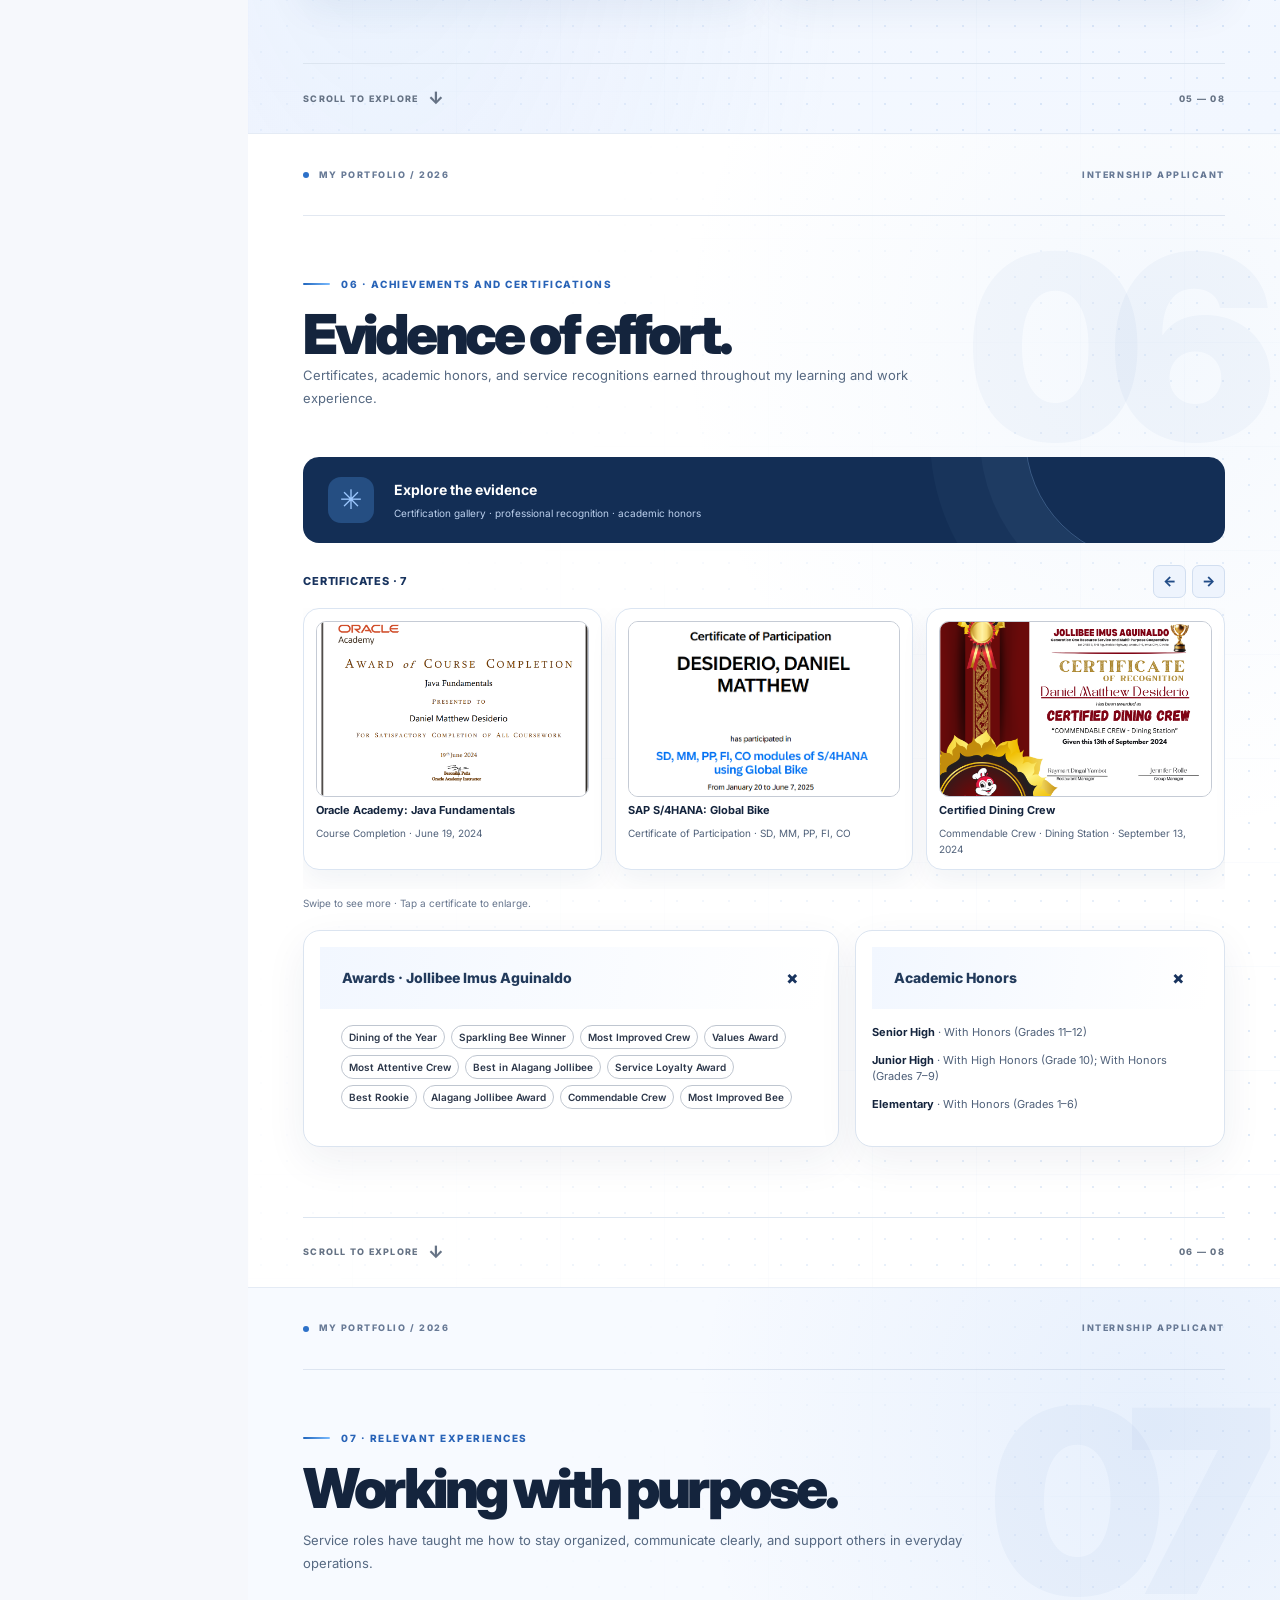
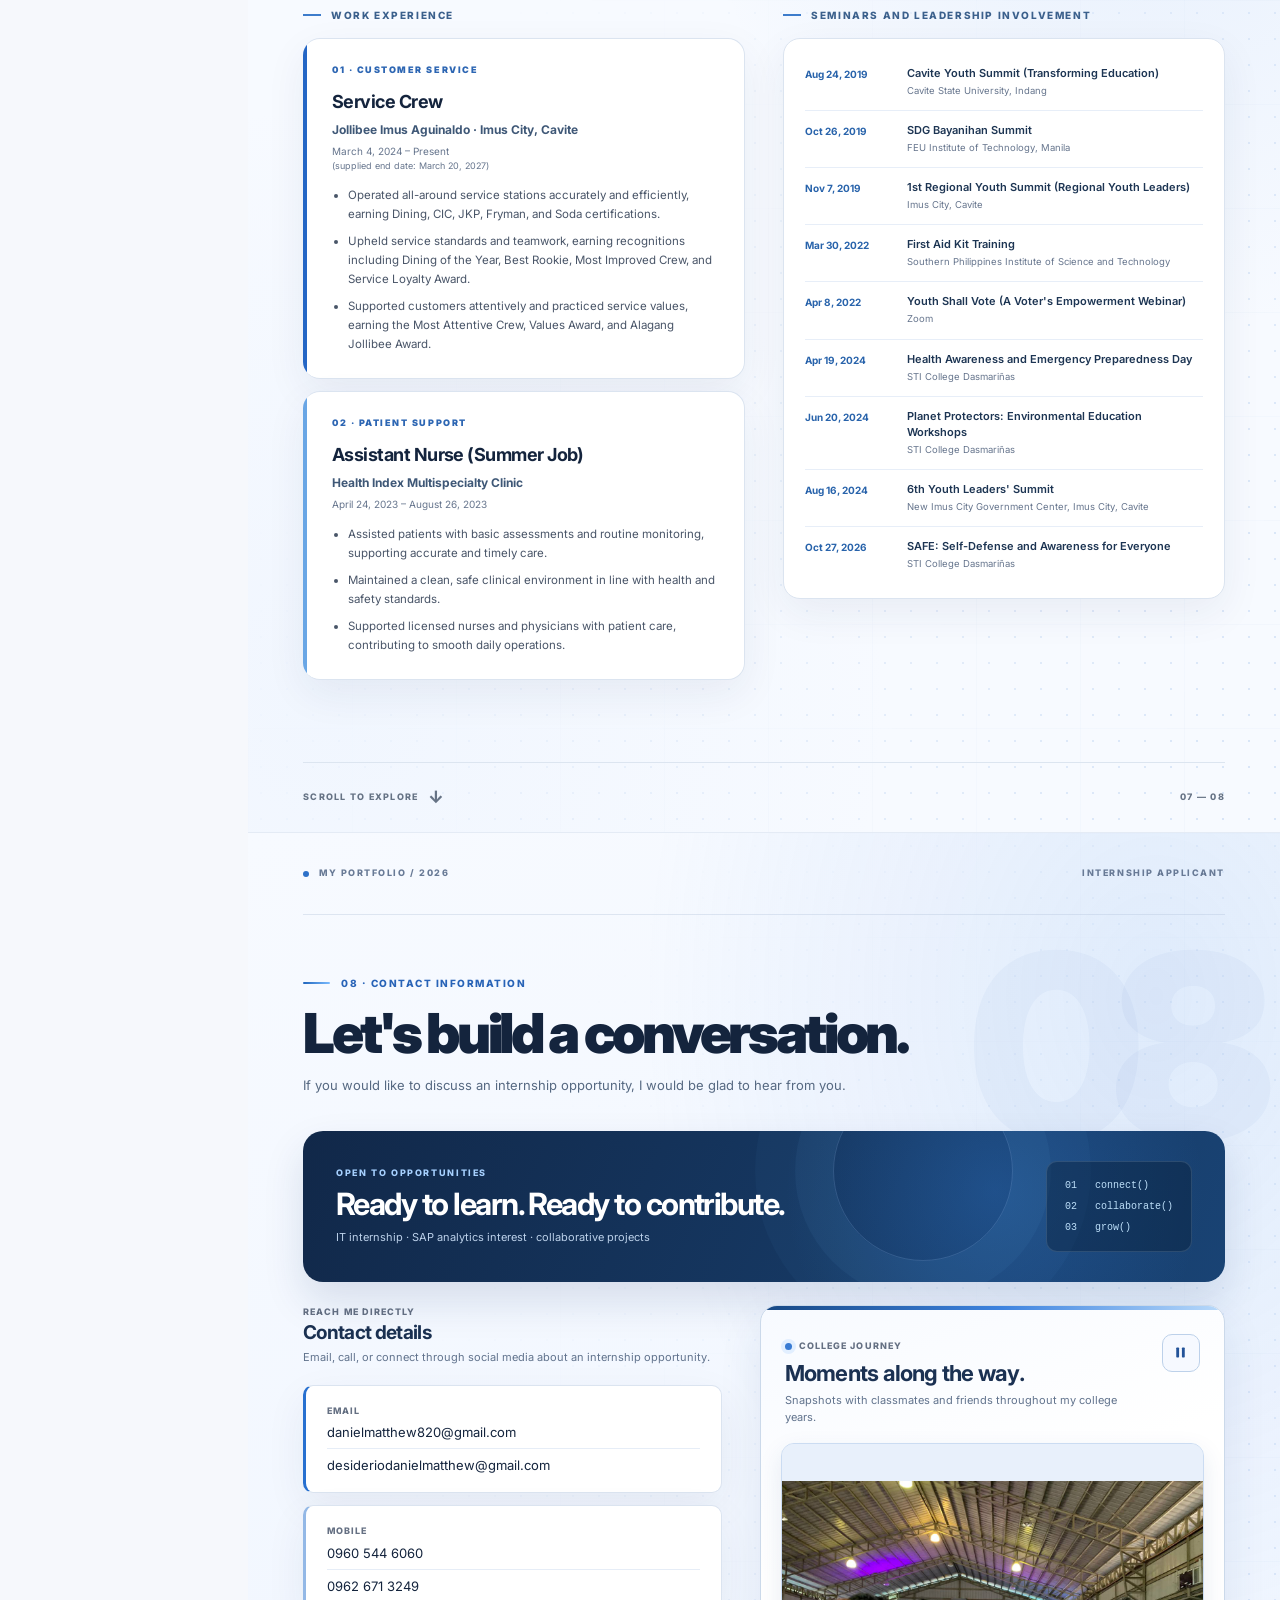
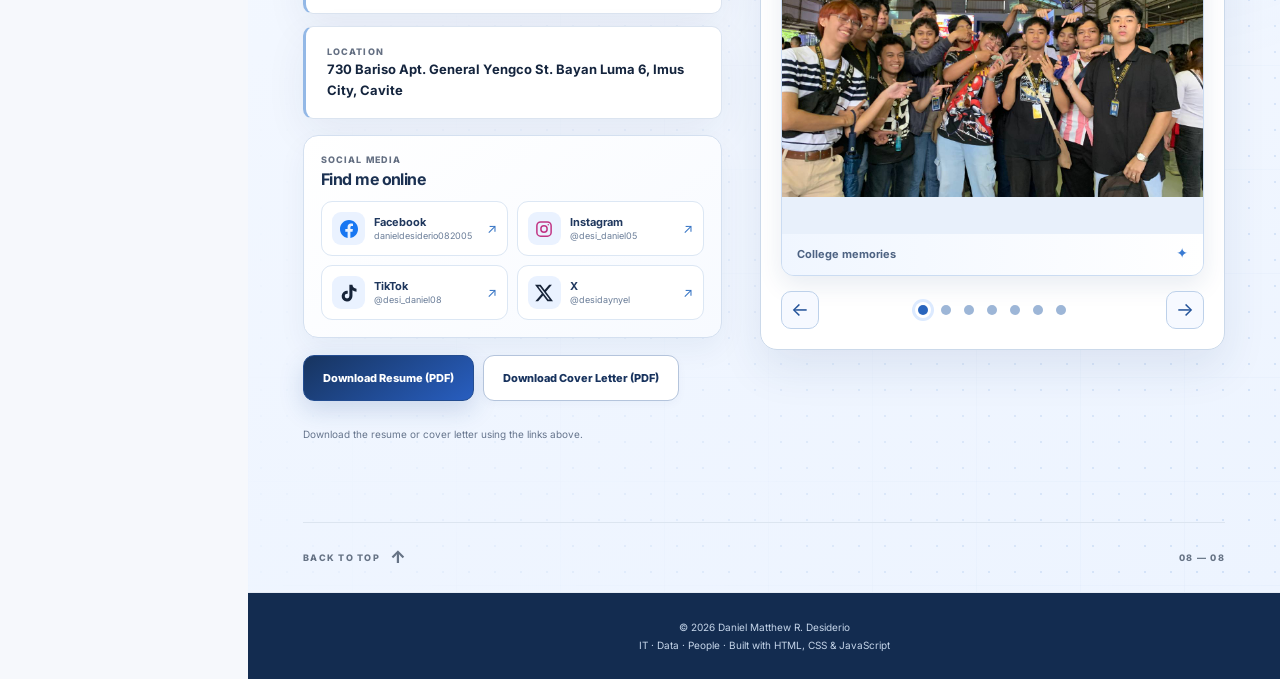
==== commit 37e91dda: "Update honors and capstone label" ====
--- a/daniel-desiderio-portfolio-premium/index.html
+++ b/daniel-desiderio-portfolio-premium/index.html
@@ -209,7 +209,7 @@
         <div class="project-grid">
           <article class="project-card reveal">
             <div class="project-card-image project-card-image-signlearn"><img src="assets/images/projects/signlearn-project-v2.png" alt="Illustrated SignLearn project preview showing a Filipino Sign Language learning interface" width="1774" height="887" loading="lazy"></div>
-            <div class="project-card-content"><div class="project-card-meta"><span class="project-index">01 / CAPSTONE</span><span class="project-team">Team project</span></div><h3>SignLearn: A Web-Based Filipino Sign Language (FSL) Learning with Real-Time Gesture Recognition</h3><p>A web-based Filipino Sign Language learning platform with real-time gesture recognition.</p><div class="project-highlights"><span>Sign dictionary</span><span>Interactive quizzes</span><span>Sentence builder</span><span>Personal dashboard</span><span>PDF reports</span></div><div class="tag-list"><span class="tag">Python / Flask</span><span class="tag">MediaPipe</span><span class="tag">PyTorch</span><span class="tag">OpenCV</span><span class="tag">Three.js</span></div><button class="project-open" type="button" aria-label="View SignLearn project details" data-live-url="https://signlearn.up.railway.app/" data-programming="Capstone project using Python and Flask, with MediaPipe, PyTorch, OpenCV, and Three.js listed in the project materials.">View project details <span aria-hidden="true">↗</span></button></div>
+            <div class="project-card-content"><div class="project-card-meta"><span class="project-index">01 / IT CAPSTONE PROJECT 1 AND 2</span><span class="project-team">Team project</span></div><h3>SignLearn: A Web-Based Filipino Sign Language (FSL) Learning with Real-Time Gesture Recognition</h3><p>A web-based Filipino Sign Language learning platform with real-time gesture recognition.</p><div class="project-highlights"><span>Sign dictionary</span><span>Interactive quizzes</span><span>Sentence builder</span><span>Personal dashboard</span><span>PDF reports</span></div><div class="tag-list"><span class="tag">Python / Flask</span><span class="tag">MediaPipe</span><span class="tag">PyTorch</span><span class="tag">OpenCV</span><span class="tag">Three.js</span></div><button class="project-open" type="button" aria-label="View SignLearn project details" data-live-url="https://signlearn.up.railway.app/" data-programming="IT Capstone Projects 1 and 2 using Python and Flask, with MediaPipe, PyTorch, OpenCV, and Three.js listed in the project materials.">View project details <span aria-hidden="true">↗</span></button></div>
           </article>
           <article class="project-card reveal">
             <div class="project-card-image"><img src="assets/images/projects/acadwise-project.png" alt="AcadWise final presentation cover for a school-based guidance and career support system" width="1290" height="731" loading="lazy"></div>
@@ -256,7 +256,7 @@
         <p class="gallery-hint">Swipe to see more · Tap a certificate to enlarge.</p>
         <div class="achievement-grid">
           <details class="expand-panel reveal" open><summary><span>Awards · Jollibee Imus Aguinaldo</span><span class="expand-icon" aria-hidden="true">+</span></summary><div class="tag-list award-tags"><span class="tag">Dining of the Year</span><span class="tag">Sparkling Bee Winner</span><span class="tag">Most Improved Crew</span><span class="tag">Values Award</span><span class="tag">Most Attentive Crew</span><span class="tag">Best in Alagang Jollibee</span><span class="tag">Service Loyalty Award</span><span class="tag">Best Rookie</span><span class="tag">Alagang Jollibee Award</span><span class="tag">Commendable Crew</span><span class="tag">Most Improved Bee</span></div></details>
-          <details class="expand-panel reveal" open><summary><span>Academic Honors</span><span class="expand-icon" aria-hidden="true">+</span></summary><ul class="honors-list"><li><strong>Senior High</strong> · With Honors (Grades 11–12)</li><li><strong>Junior High</strong> · With High Honors (Grade 10); With Honors (Grades 7–9)</li><li><strong>Elementary</strong> · With Honors (Grades 1–6); Best in Spelling Test (Grade 6)</li></ul></details>
+          <details class="expand-panel reveal" open><summary><span>Academic Honors</span><span class="expand-icon" aria-hidden="true">+</span></summary><ul class="honors-list"><li><strong>Senior High</strong> · With Honors (Grades 11–12)</li><li><strong>Junior High</strong> · With High Honors (Grade 10); With Honors (Grades 7–9)</li><li><strong>Elementary</strong> · With Honors (Grades 1–6)</li></ul></details>
         </div>
       </div>
       <div class="page-bottomline"><a href="#experience">Scroll to explore <span aria-hidden="true">↓</span></a><span>06 — 08</span></div>
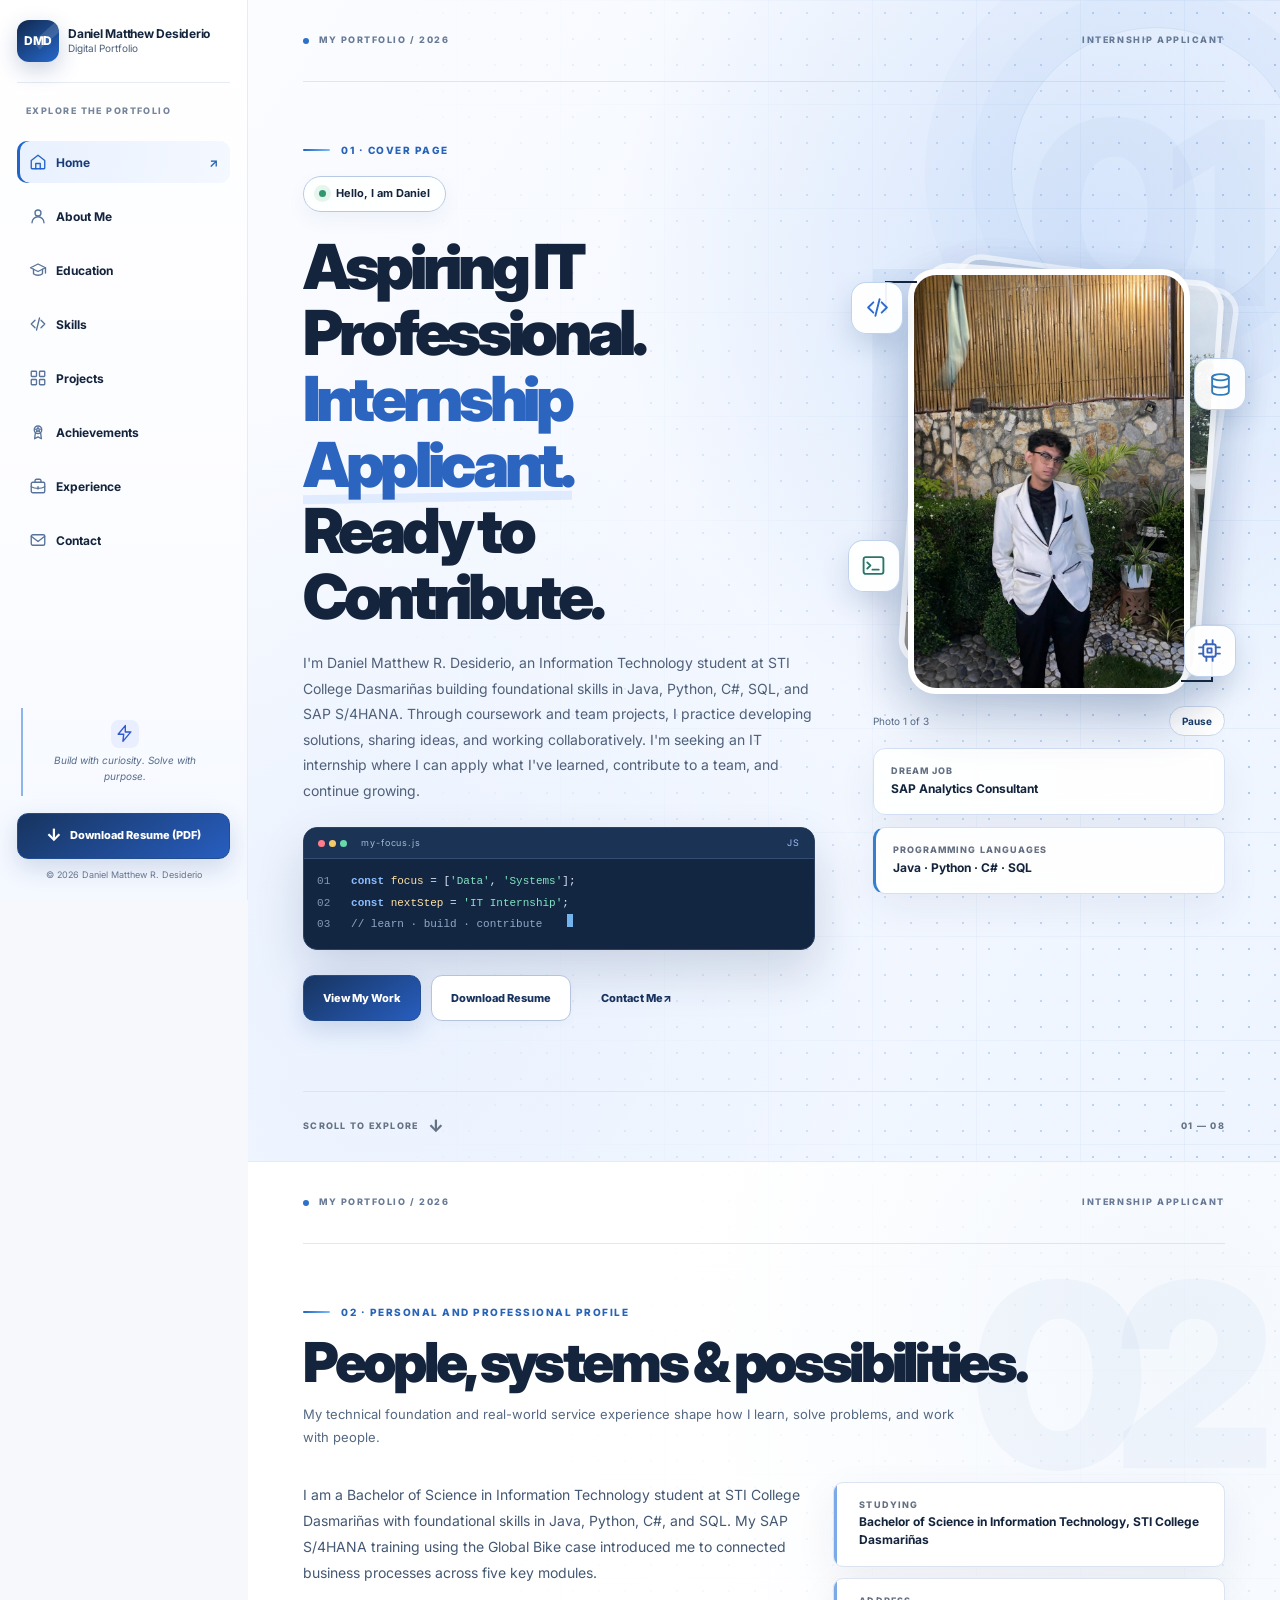
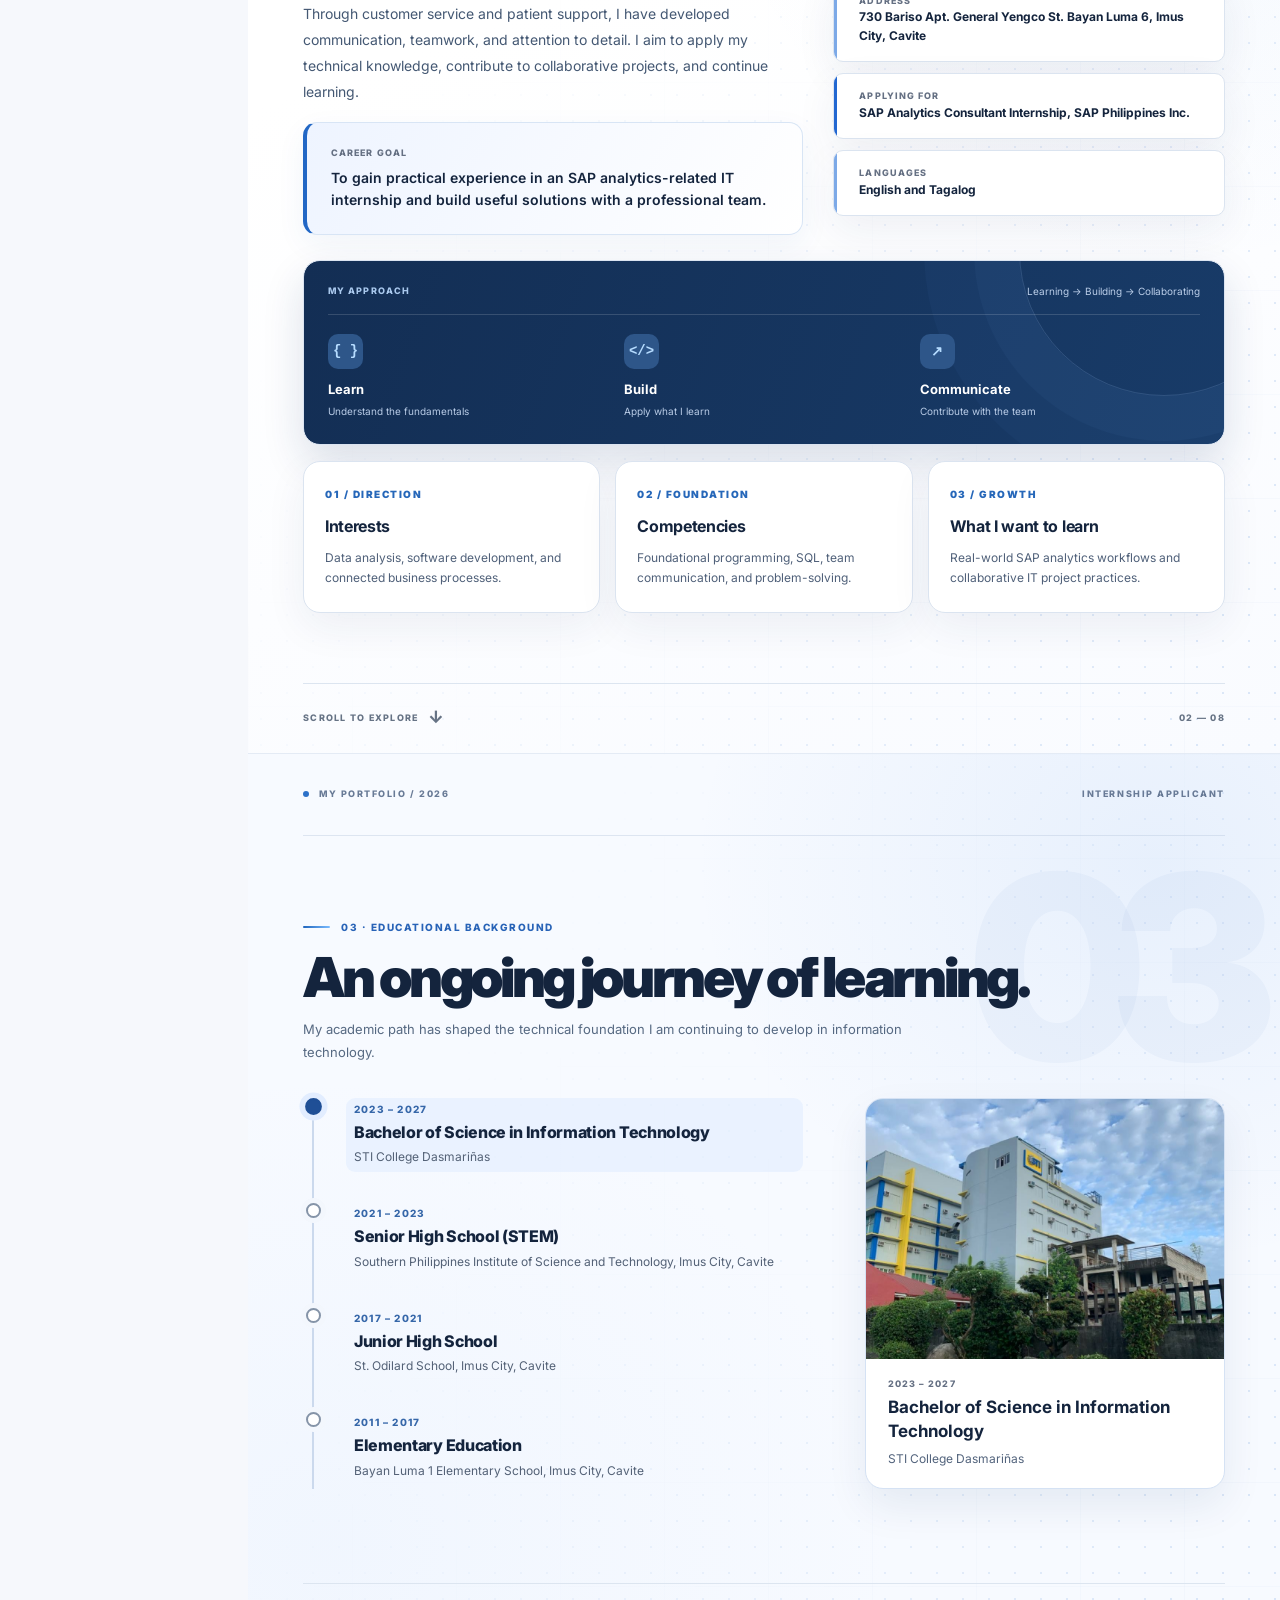
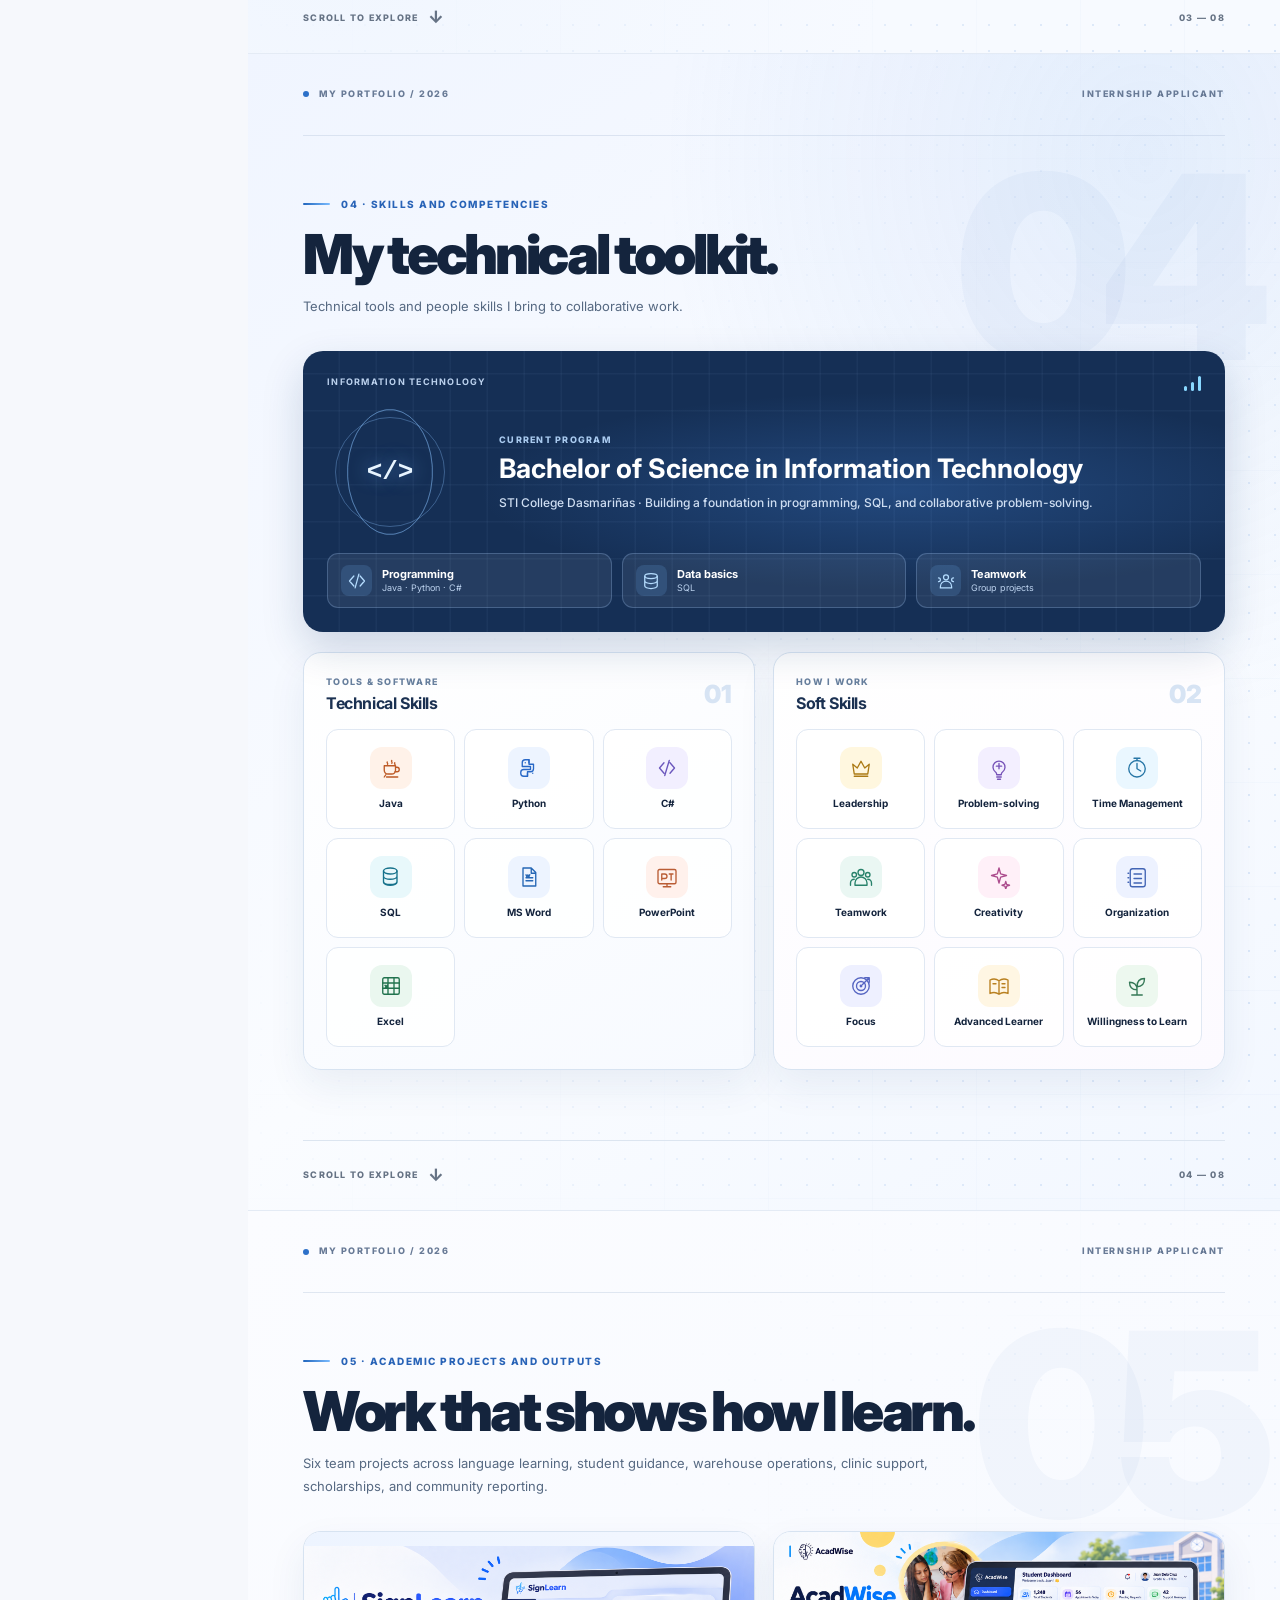
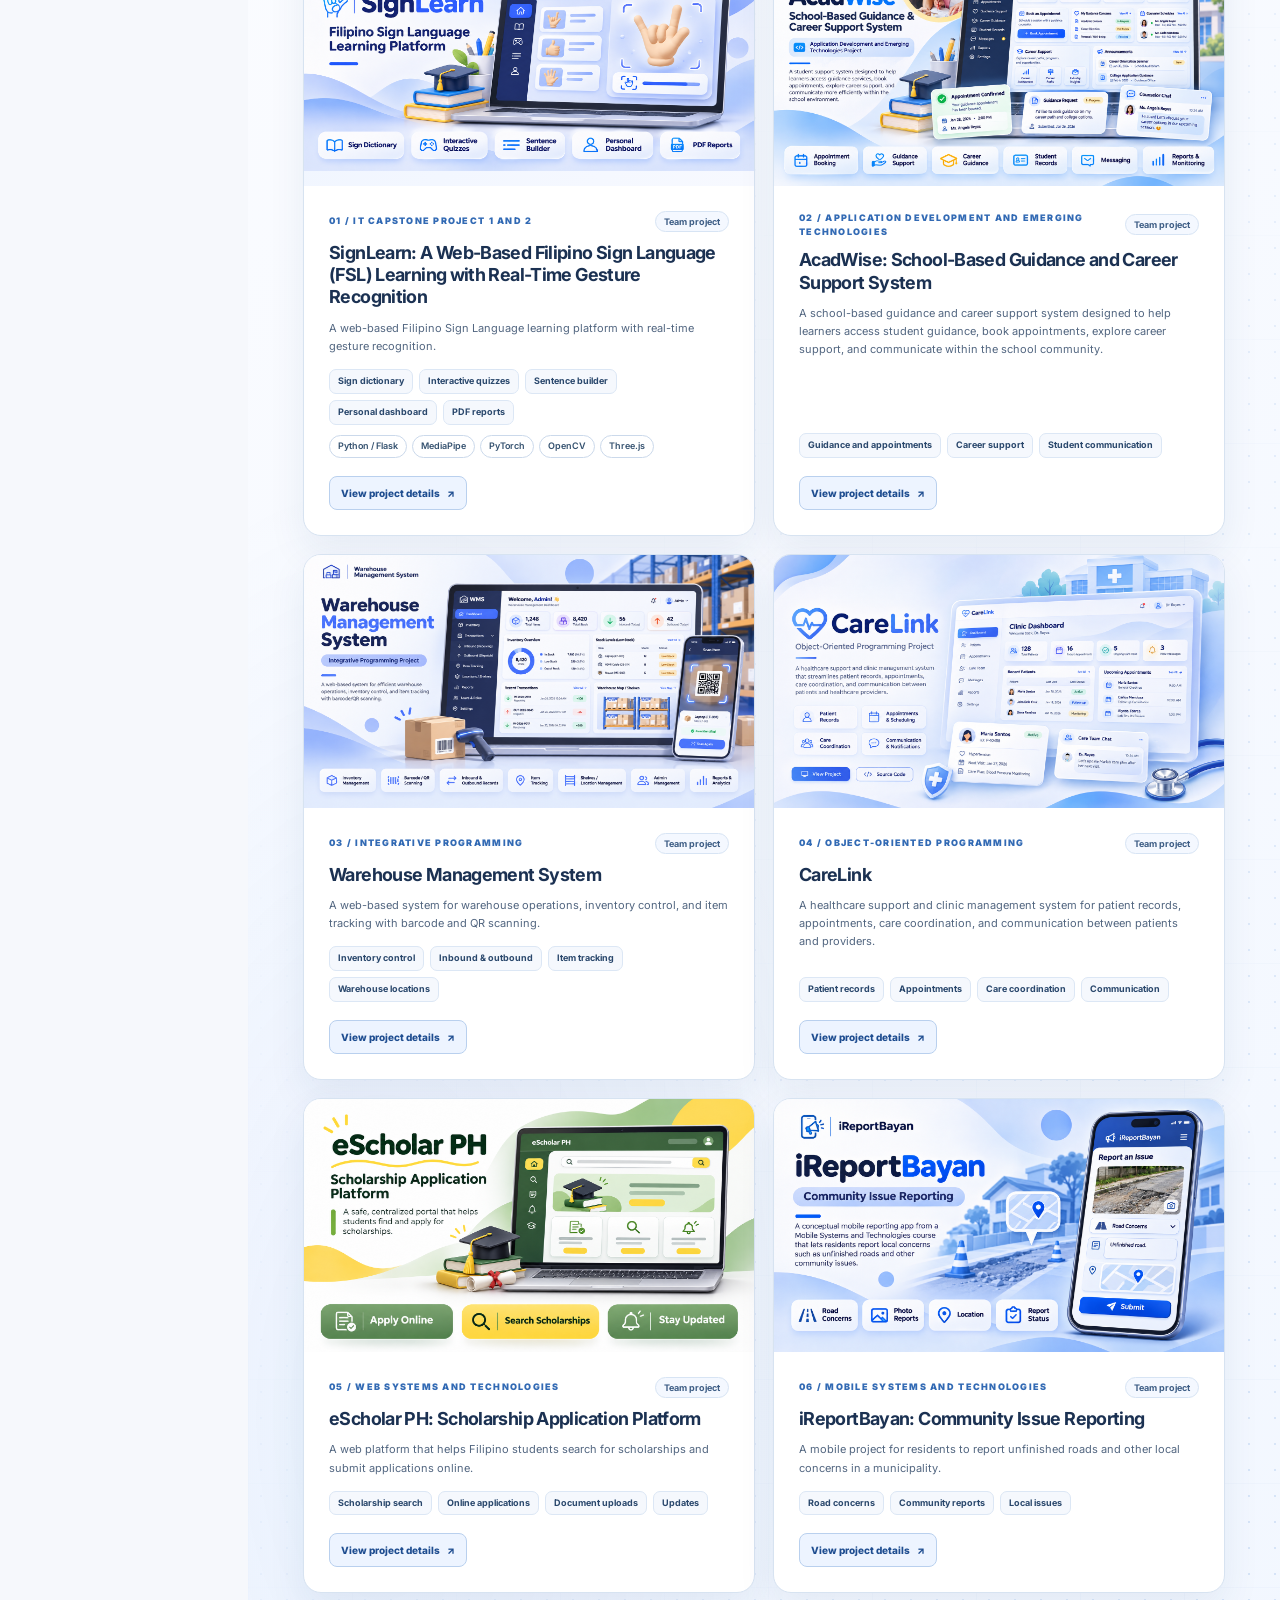
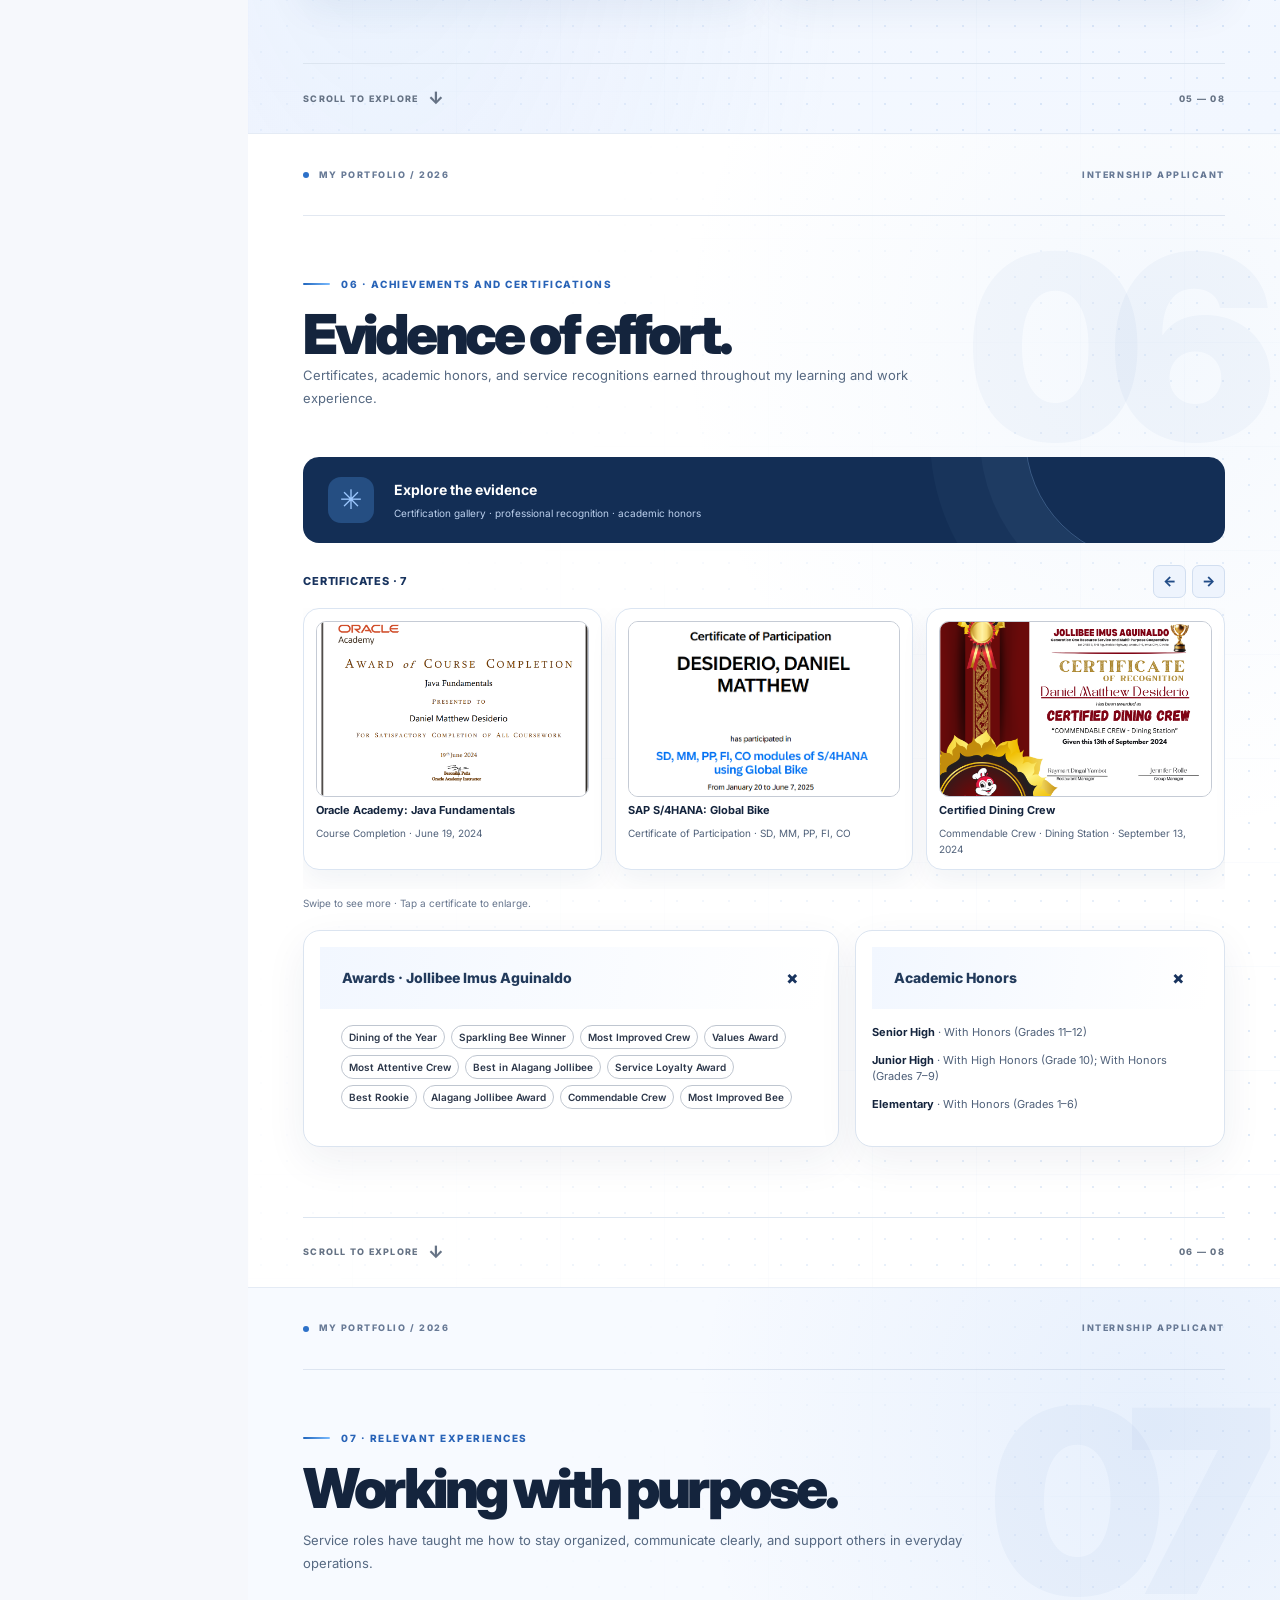
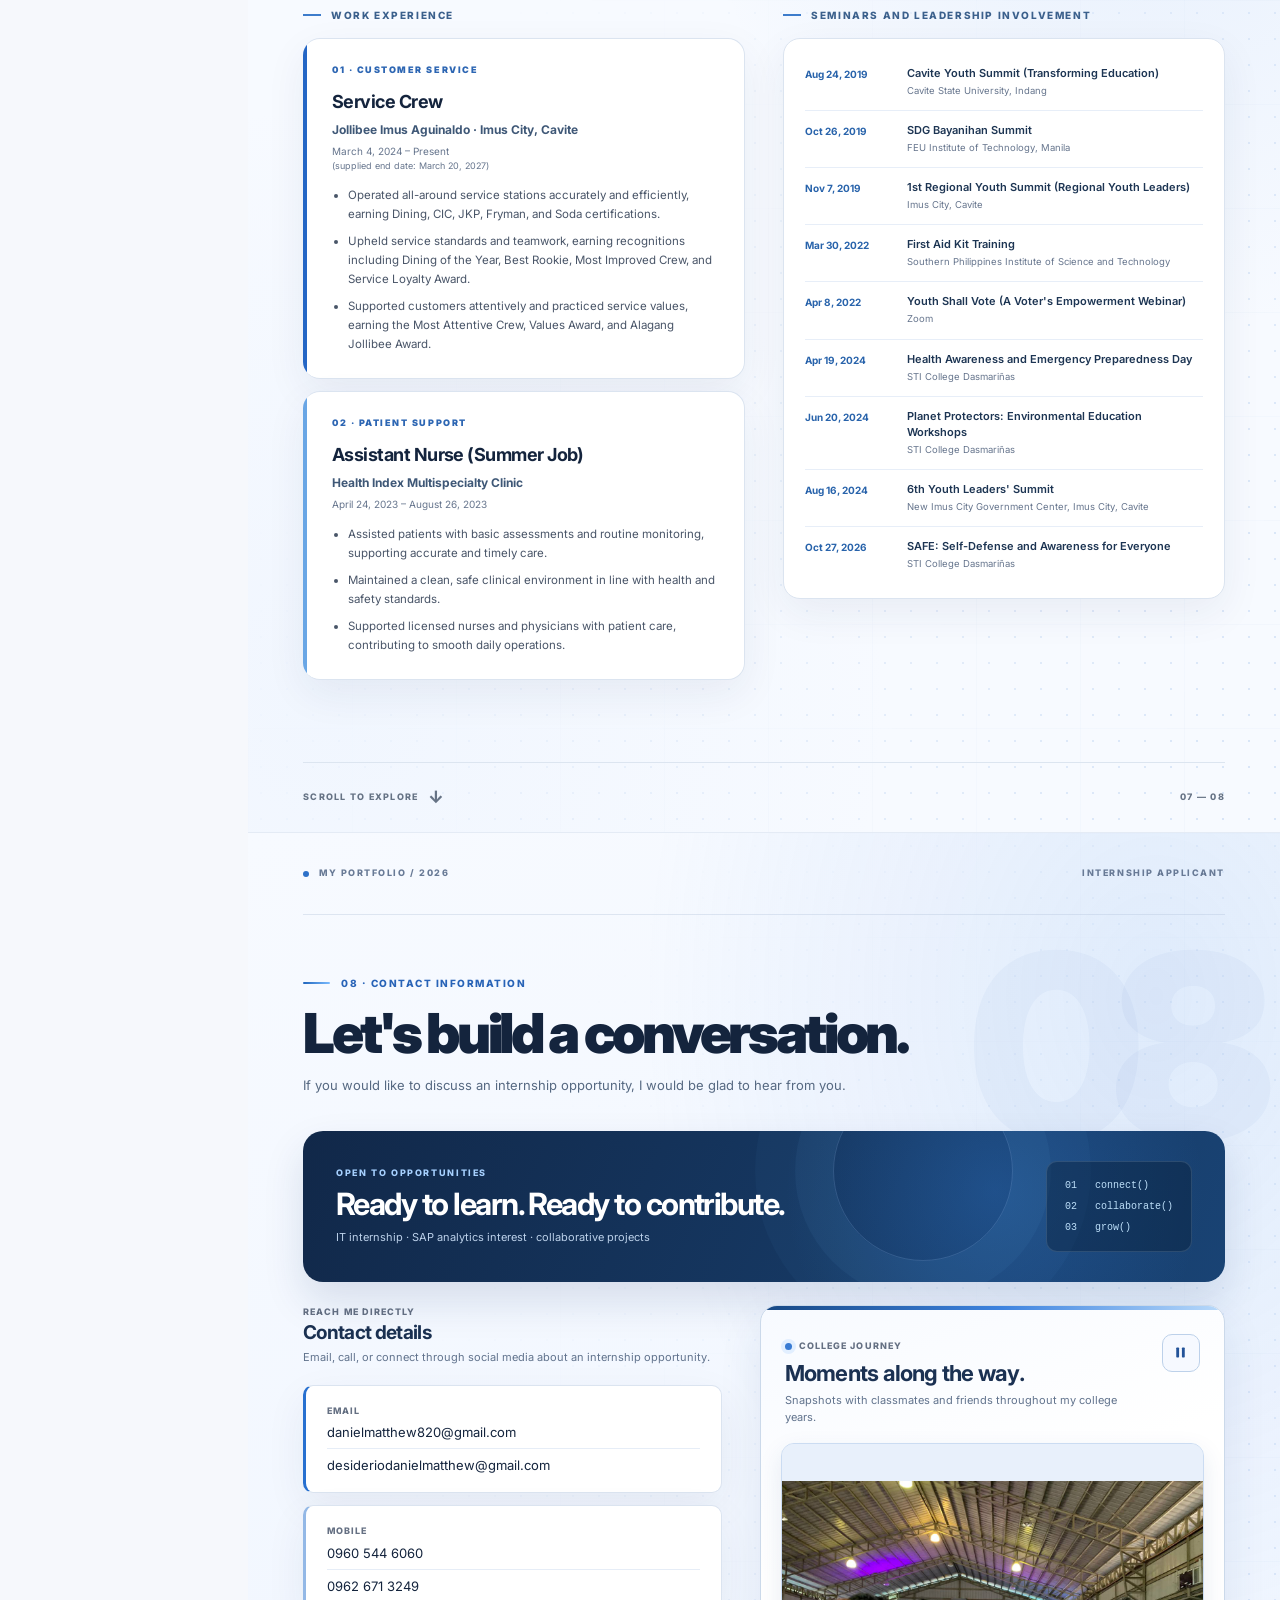
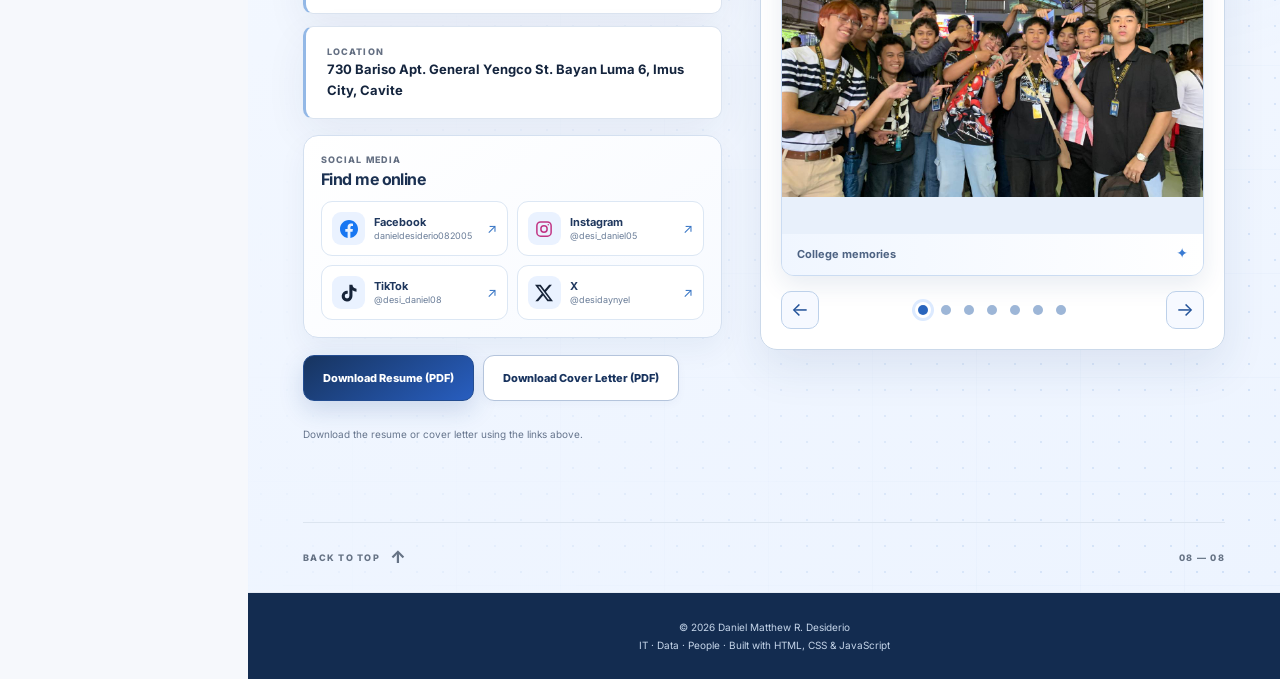
==== commit 5383f51f: "Add floating IT decorations" ====
--- a/daniel-desiderio-portfolio-premium/index.html
+++ b/daniel-desiderio-portfolio-premium/index.html
@@ -87,6 +87,12 @@
             <span class="photo-card photo-card-middle" aria-hidden="true"><img src="assets/images/profile-slides/portrait-arch.jpg" alt="" decoding="async"></span>
             <span class="photo-card photo-card-front"><img id="hero-profile-image" src="assets/images/project-photo.jpg" alt="Daniel Matthew R. Desiderio wearing a white long-sleeve shirt" width="720" height="880" fetchpriority="high"></span>
             <span class="photo-corner photo-corner-a" aria-hidden="true"></span><span class="photo-corner photo-corner-b" aria-hidden="true"></span>
+            <span class="tech-float-layer" aria-hidden="true">
+              <span class="tech-float tech-float-code"><svg viewBox="0 0 24 24" fill="none" stroke="currentColor" stroke-width="1.8" stroke-linecap="round" stroke-linejoin="round"><path d="m8 7-5 5 5 5M16 7l5 5-5 5M14 4l-4 16"/></svg></span>
+              <span class="tech-float tech-float-database"><svg viewBox="0 0 24 24" fill="none" stroke="currentColor" stroke-width="1.8" stroke-linecap="round" stroke-linejoin="round"><ellipse cx="12" cy="5" rx="8" ry="3"/><path d="M4 5v14c0 1.7 3.6 3 8 3s8-1.3 8-3V5M4 12c0 1.7 3.6 3 8 3s8-1.3 8-3"/></svg></span>
+              <span class="tech-float tech-float-terminal"><svg viewBox="0 0 24 24" fill="none" stroke="currentColor" stroke-width="1.8" stroke-linecap="round" stroke-linejoin="round"><rect x="2.5" y="4" width="19" height="16" rx="2"/><path d="m6 9 3 3-3 3M11 16h6"/></svg></span>
+              <span class="tech-float tech-float-chip"><svg viewBox="0 0 24 24" fill="none" stroke="currentColor" stroke-width="1.8" stroke-linecap="round" stroke-linejoin="round"><rect x="6" y="6" width="12" height="12" rx="2"/><path d="M10 10h4v4h-4zM9 2v4M15 2v4M9 18v4M15 18v4M2 9h4M2 15h4M18 9h4M18 15h4"/></svg></span>
+            </span>
           </button>
           <div class="profile-slideshow-controls" aria-label="Profile photo slideshow controls">
             <span id="profile-slide-position">Photo 1 of 3</span>
--- a/daniel-desiderio-portfolio-premium/css/premium.css
+++ b/daniel-desiderio-portfolio-premium/css/premium.css
@@ -169,6 +169,20 @@
 .photo-corner { position:absolute; z-index:3; pointer-events:none; width:32px;height:32px;border-color:#2d71c9; }
 .photo-corner-a { left:12px; top:12px; border-left:2px solid;border-top:2px solid; }
 .photo-corner-b { right:12px; bottom:12px; border-right:2px solid;border-bottom:2px solid; }
+.tech-float-layer {position:absolute;inset:0;z-index:5;pointer-events:none;}
+.tech-float {position:absolute;display:grid;place-items:center;width:52px;height:52px;border:1px solid rgba(109,151,210,.42);border-radius:15px;background:rgba(255,255,255,.94);color:#2867bd;box-shadow:0 12px 28px rgba(21,61,114,.16);}
+.tech-float svg {display:block;width:25px;height:25px;}
+.tech-float-code {top:3%;left:-6%;color:#2c6bd0;}
+.tech-float-database {top:21%;right:-6%;color:#327bba;}
+.tech-float-terminal {bottom:24%;left:-7%;color:#28766b;}
+.tech-float-chip {right:-3%;bottom:4%;color:#3a64bb;}
+@media (prefers-reduced-motion:no-preference) {
+ .tech-float {animation:tech-float 5.4s ease-in-out infinite alternate;}
+ .tech-float-database {animation-delay:-1.5s;animation-duration:6.2s;}
+ .tech-float-terminal {animation-delay:-2.8s;animation-duration:5.8s;}
+ .tech-float-chip {animation-delay:-.8s;animation-duration:6.6s;}
+}
+@keyframes tech-float {to{transform:translateY(-8px) rotate(3deg);}}
 .hero-floating-badge { position:absolute; z-index:4; right:-13px; top:38%; transform:translateX(12%); height:89px;width:89px; background:#153b72;color:#fff; border:5px solid white; border-radius:50%; box-shadow:0 10px 28px rgba(24,67,118,.2); display:grid;place-items:center;text-align:center;font-size:9px;font-weight:900;letter-spacing:.07em;line-height:1.65; }
 .badge-orbit { position:absolute; inset:7px; border:1px dashed rgba(255,255,255,.42);border-radius:50%; animation:orbit 18s linear infinite; }
 @keyframes orbit {to{transform:rotate(360deg)}}
@@ -481,6 +495,11 @@
  .contact-banner{padding:25px;}
 }
 @media(max-width:700px) {
+ .tech-float {width:39px;height:39px;border-radius:11px;}
+ .tech-float svg {width:20px;height:20px;}
+ .tech-float-code {top:4%;left:-8%;}
+ .tech-float-terminal {bottom:23%;left:-10%;}
+ .tech-float-database,.tech-float-chip {display:none;}
  .folio-section{min-height:auto;}
  .folio-section::after{right:14px;top:62px;font-size:120px;}
  .page-topline{min-height:51px;font-size:8px;letter-spacing:.11em;}
@@ -531,7 +550,7 @@
  .journey-card {break-inside:avoid;box-shadow:none !important;}
  .journey-photo-wrap {height:70mm;}
  body,.folio-section,.section-hero,#skills,#projects,#contact {background:#fff !important;}
- .reading-progress,.hero-glow,.hero-code,.hero-floating-badge,.photo-corner,.focus-journey,.learning-card,.evidence-ribbon,.contact-banner,.project-window-top,.sidebar-orbit,.sidebar-foot-label {display:none !important;}
+ .reading-progress,.hero-glow,.hero-code,.hero-floating-badge,.tech-float-layer,.photo-corner,.focus-journey,.learning-card,.evidence-ribbon,.contact-banner,.project-window-top,.sidebar-orbit,.sidebar-foot-label {display:none !important;}
  .folio-section::after,.folio-section::before,.learning-card::before {display:none !important;}
  .folio-section {overflow:visible;}
  .page-topline{min-height:22px;}
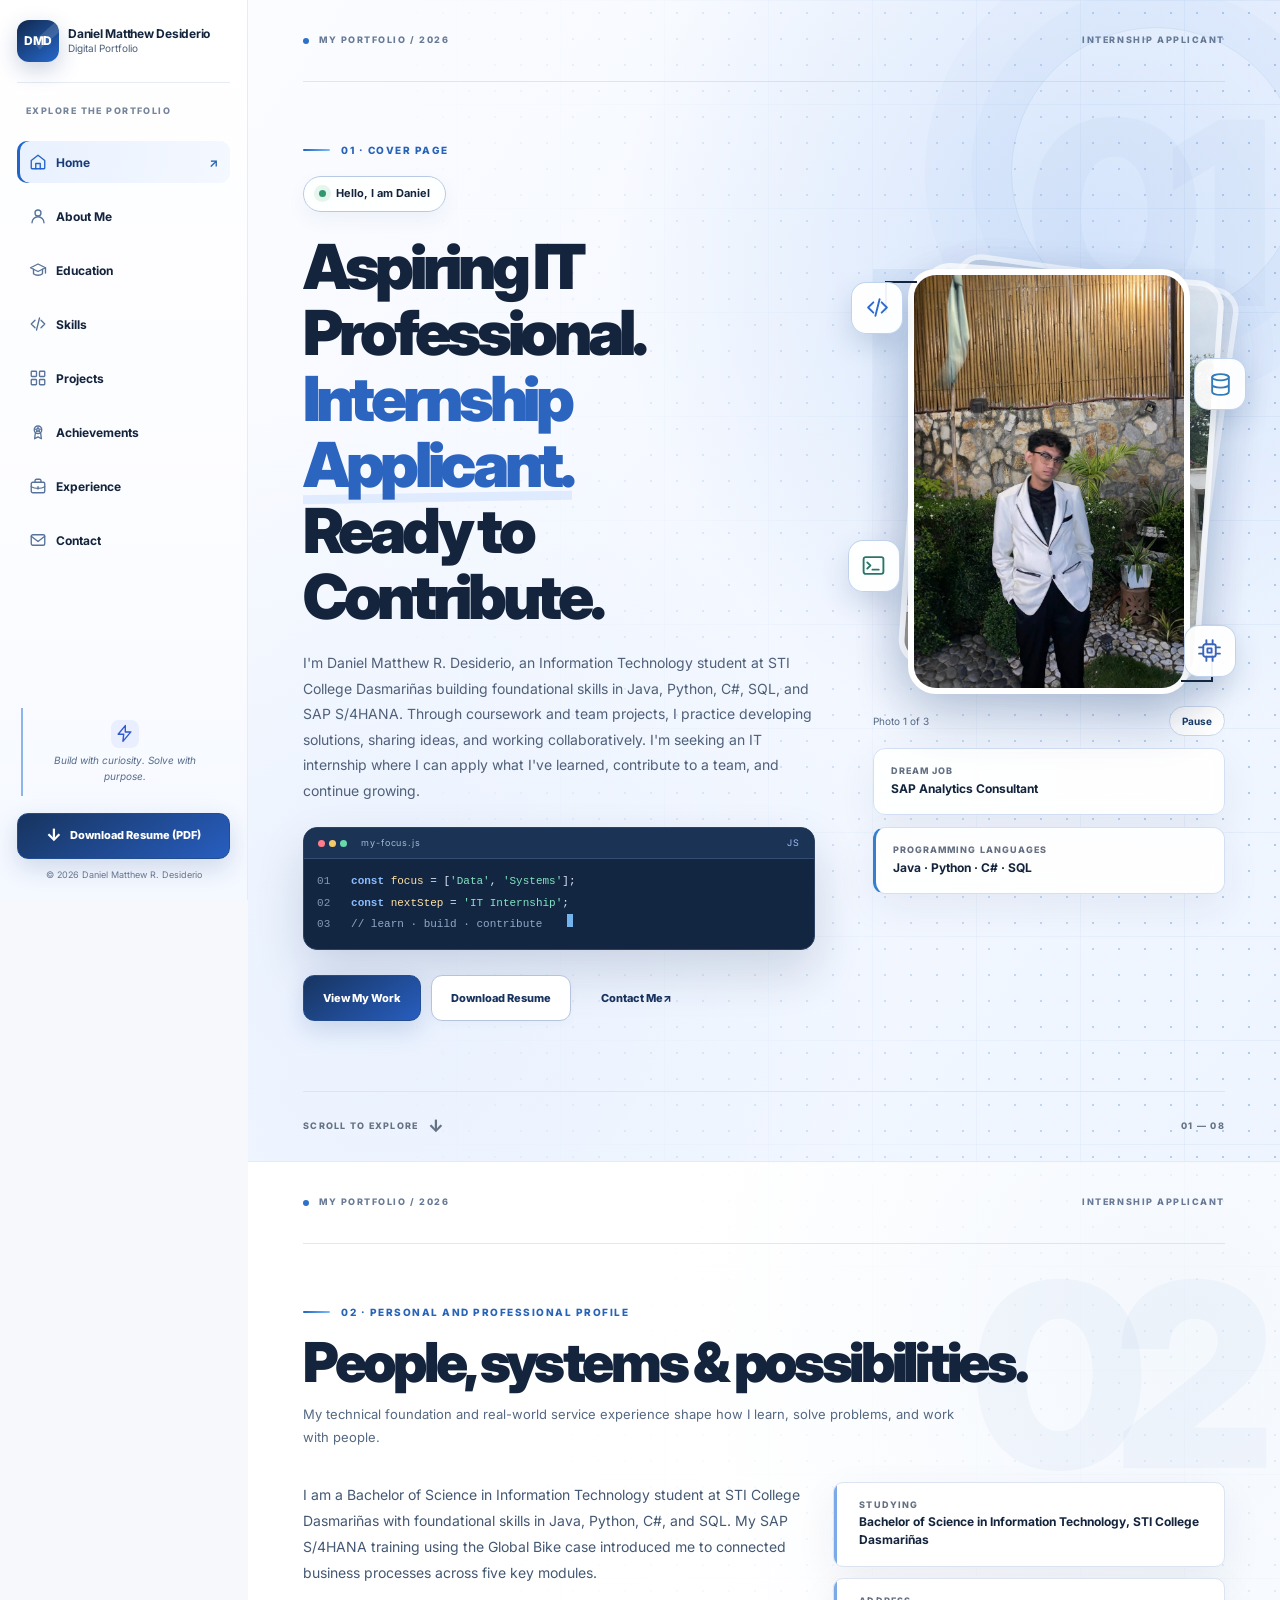
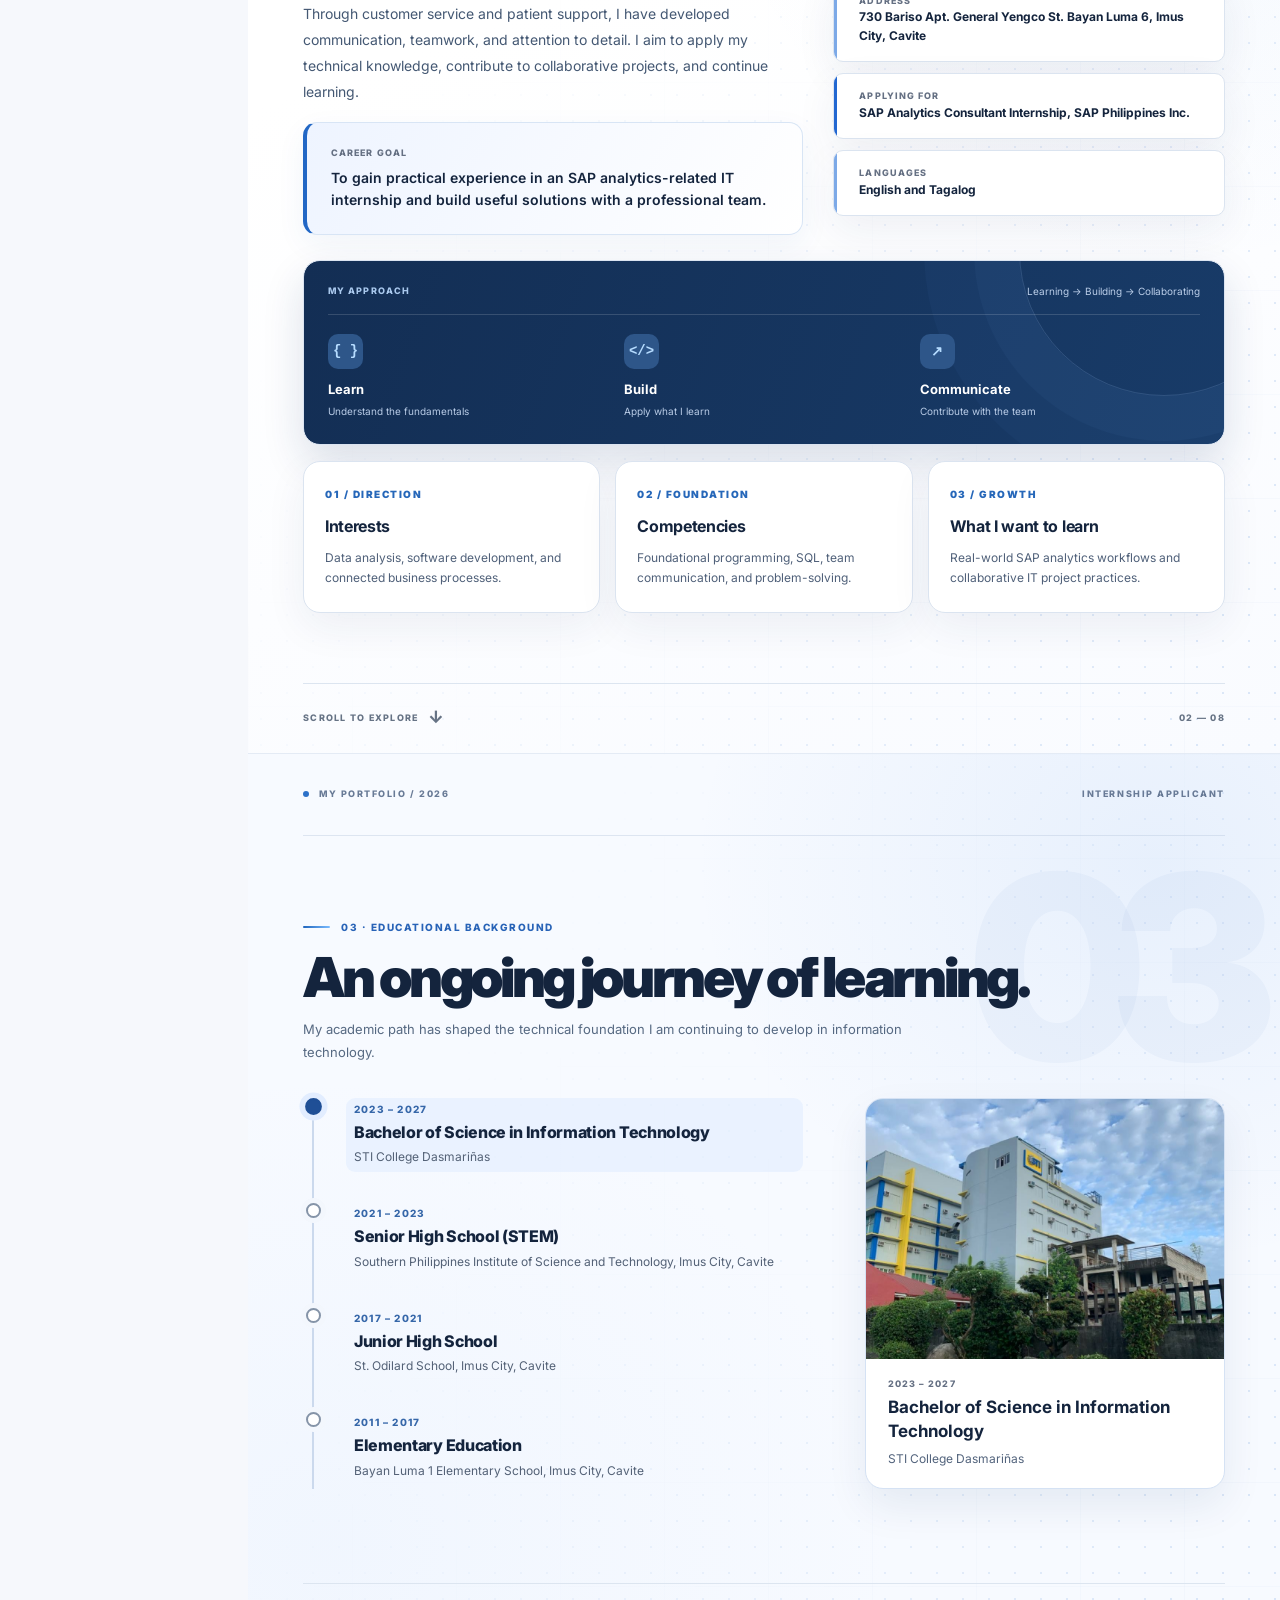
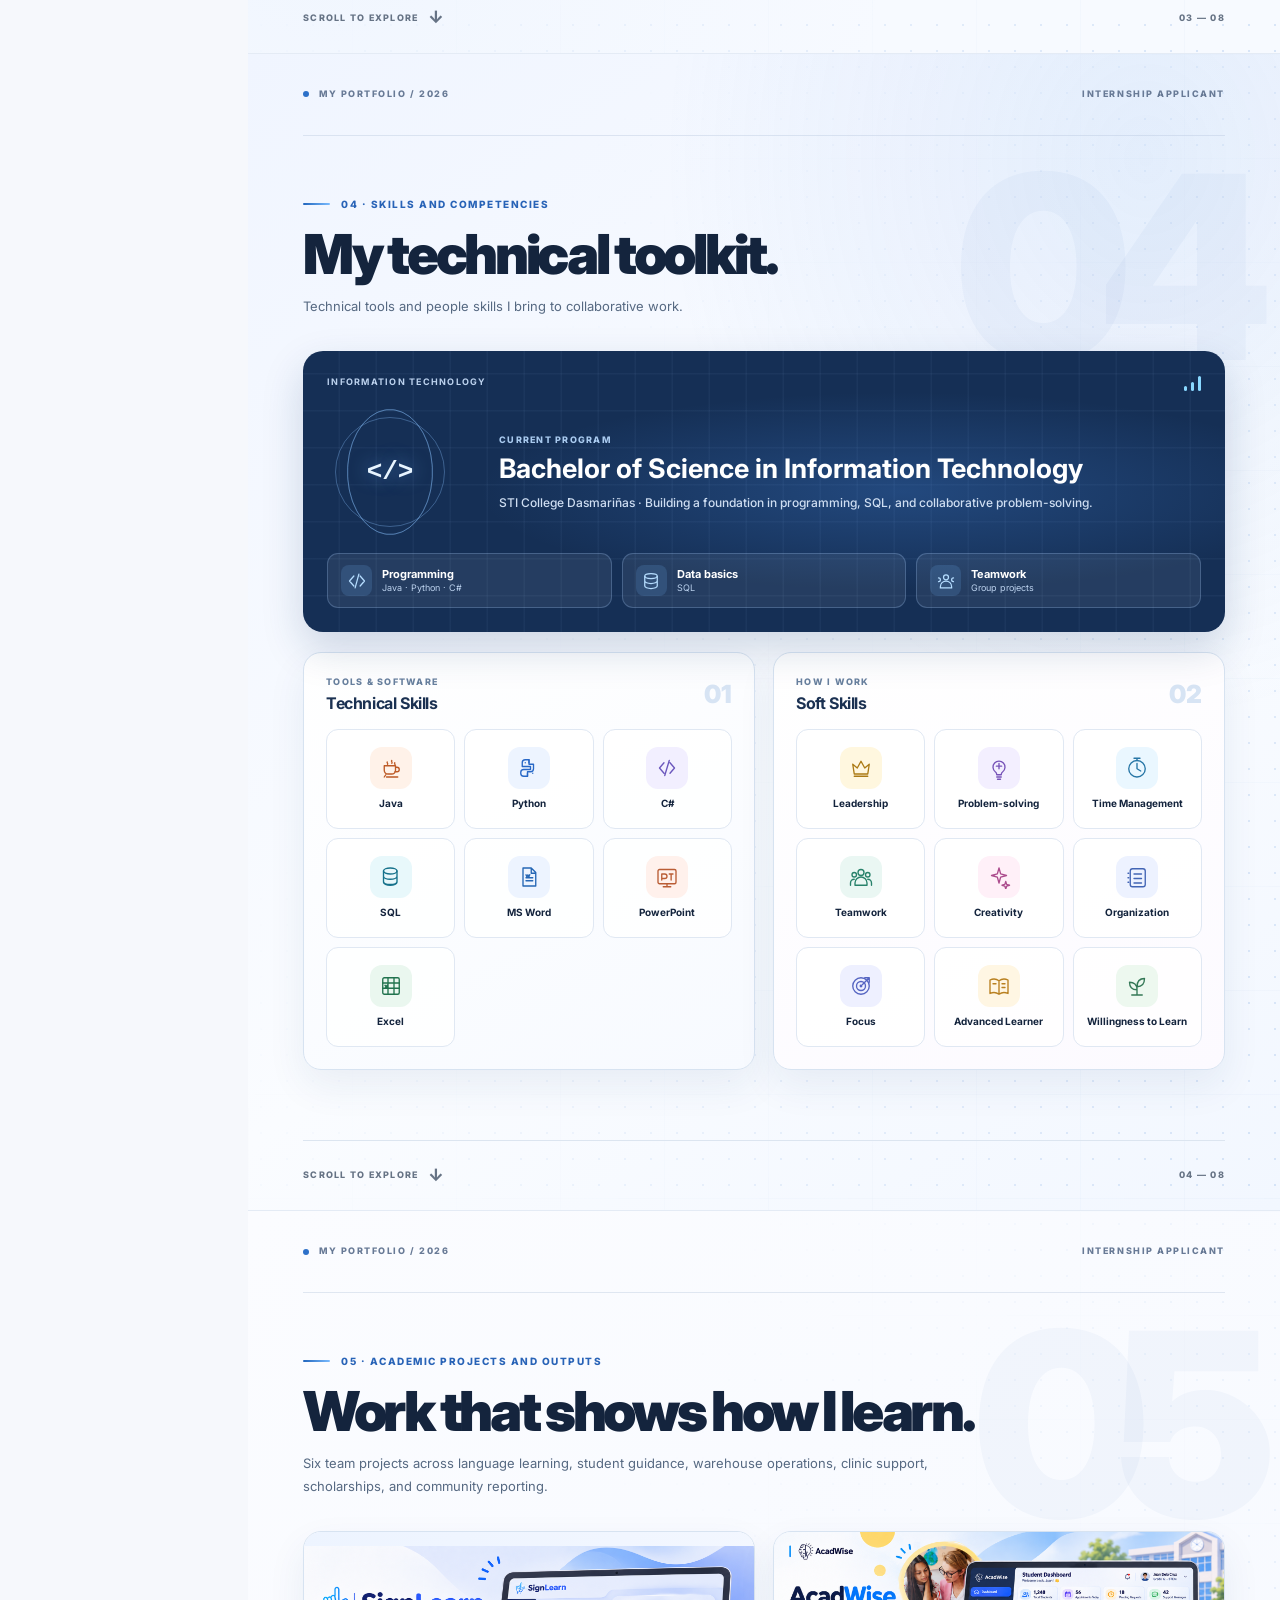
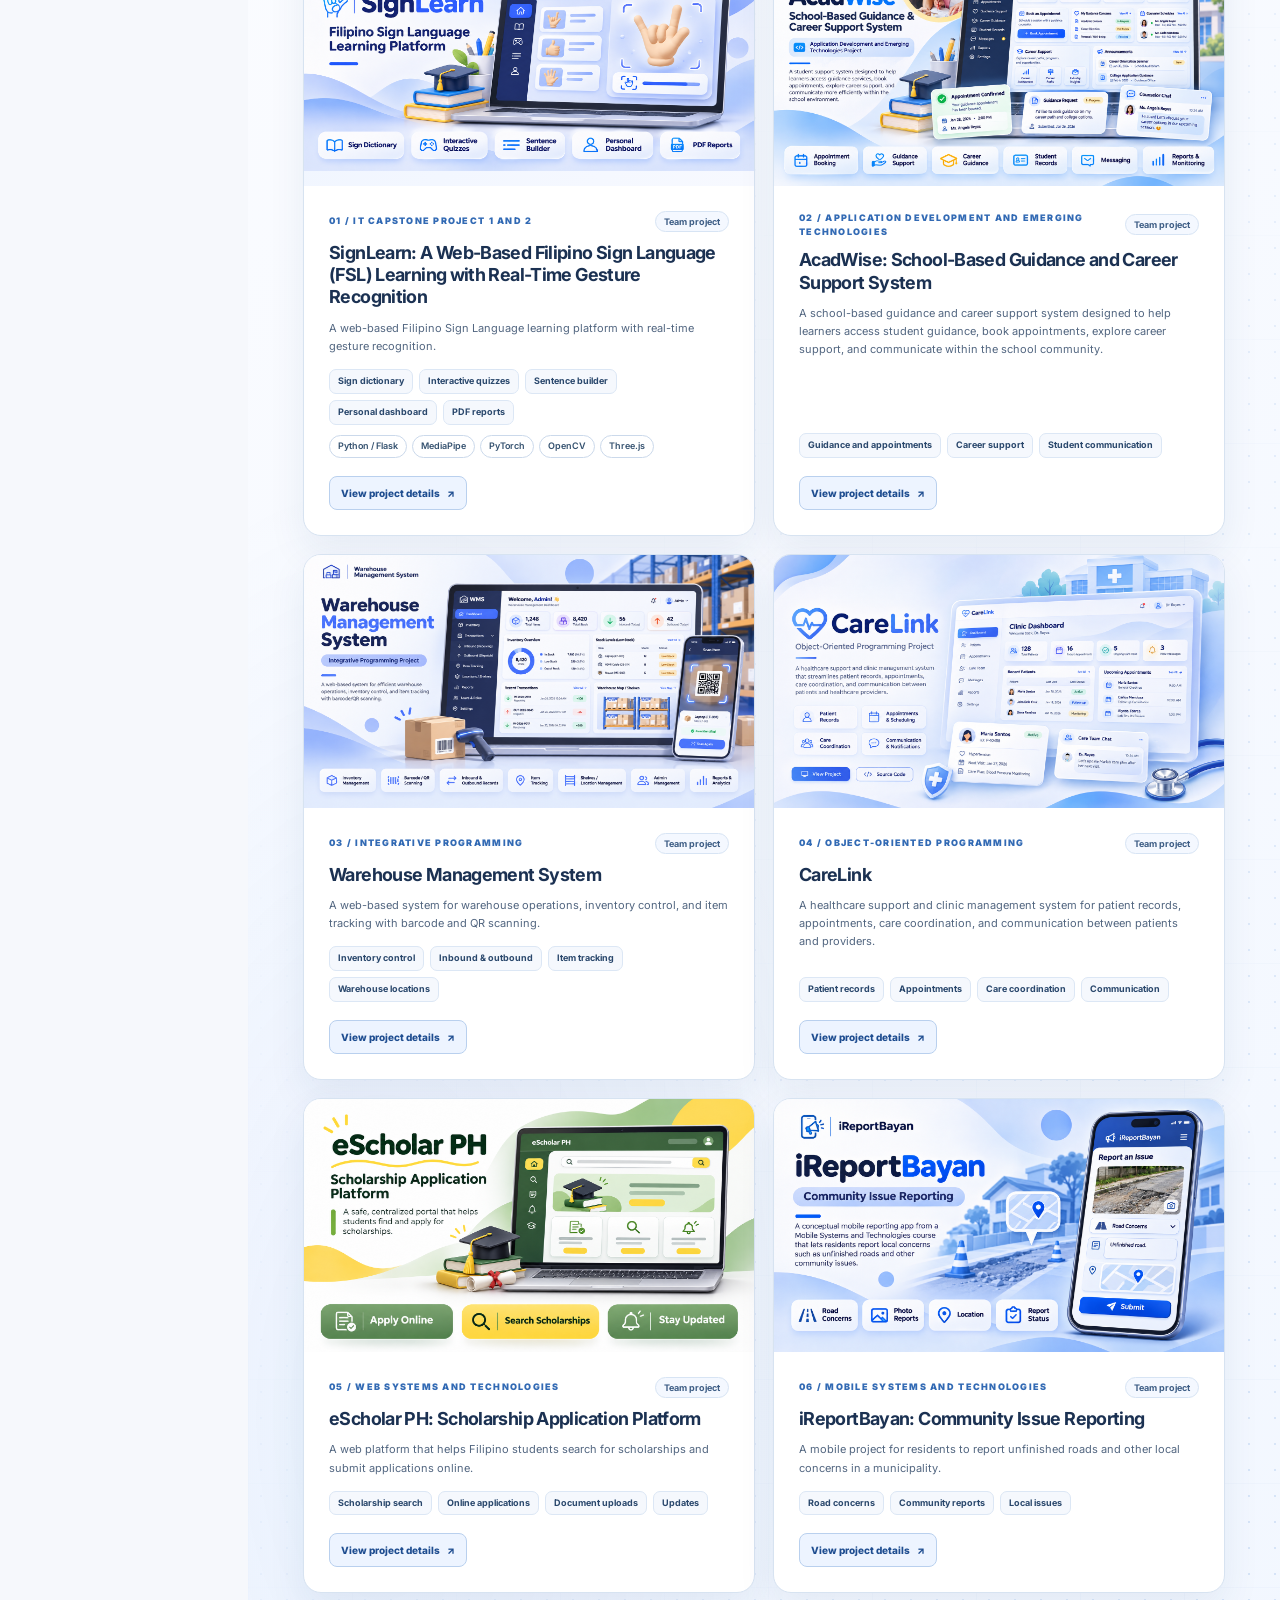
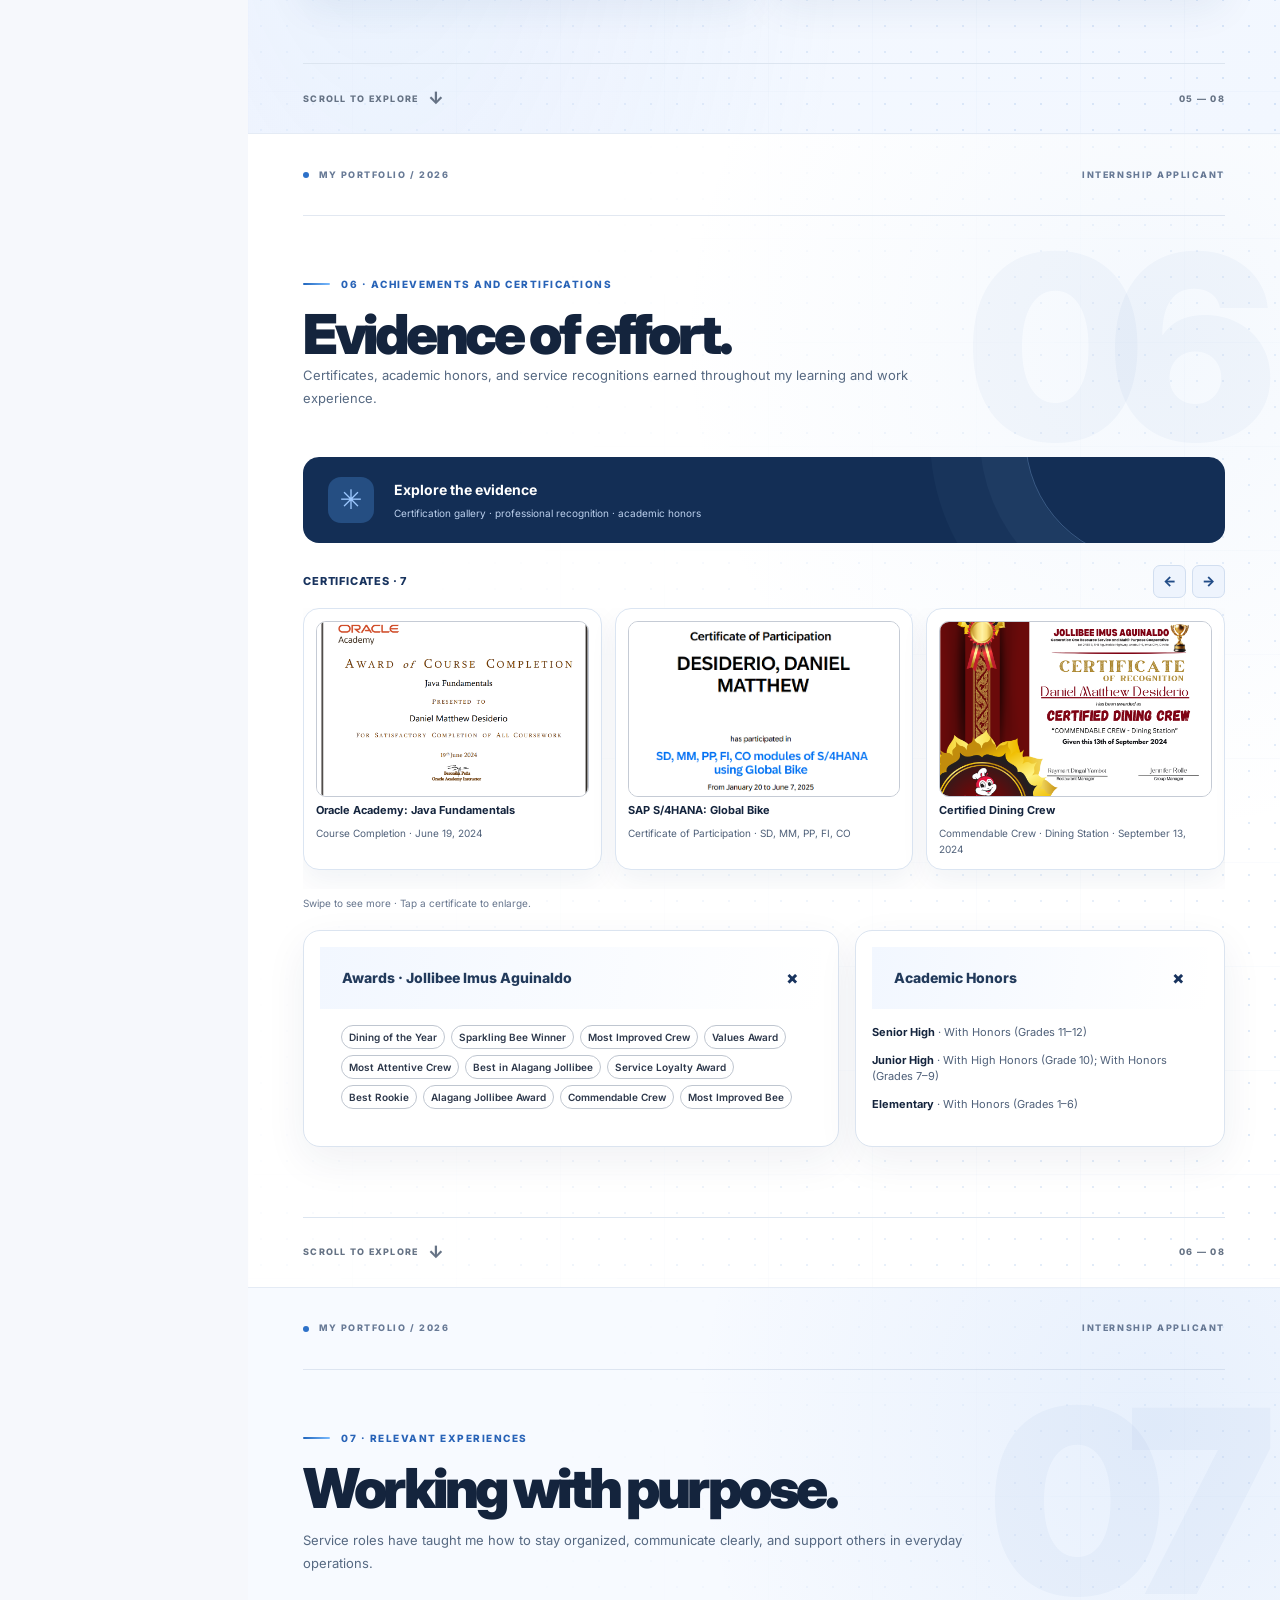
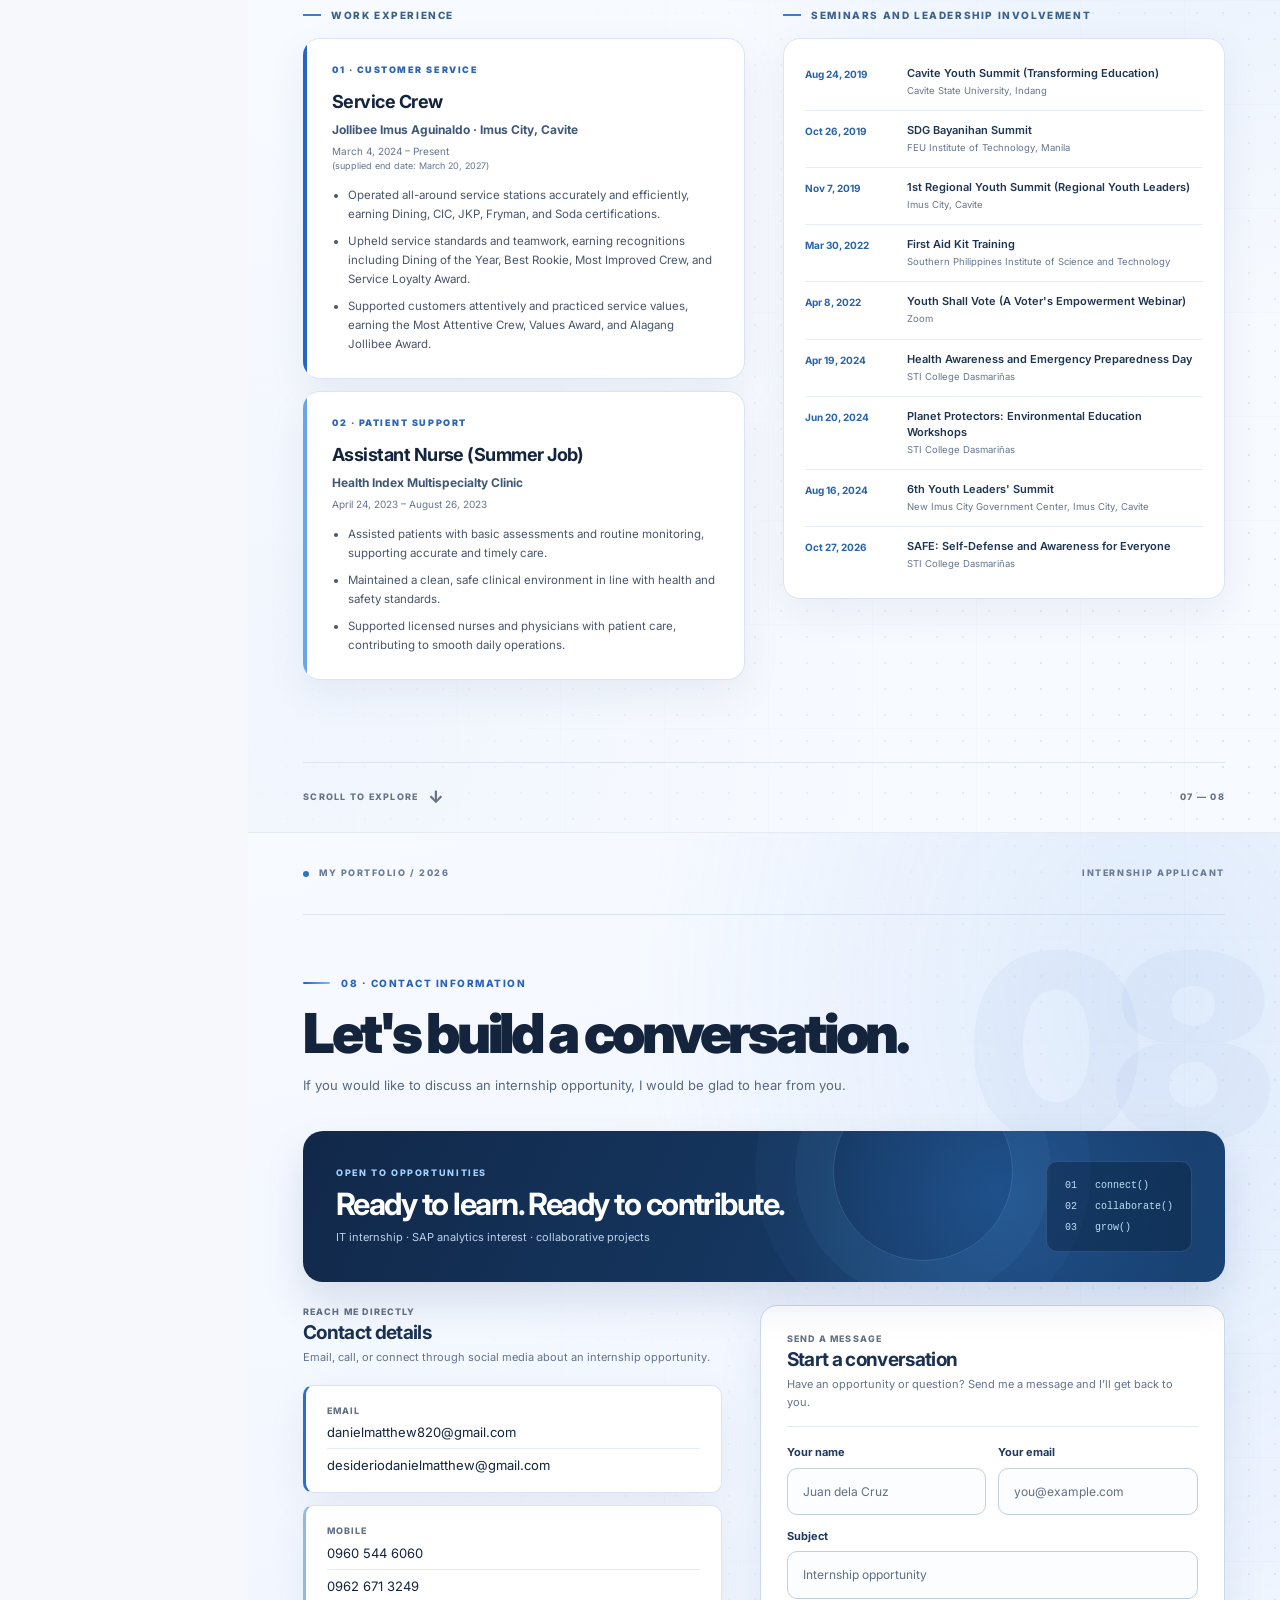
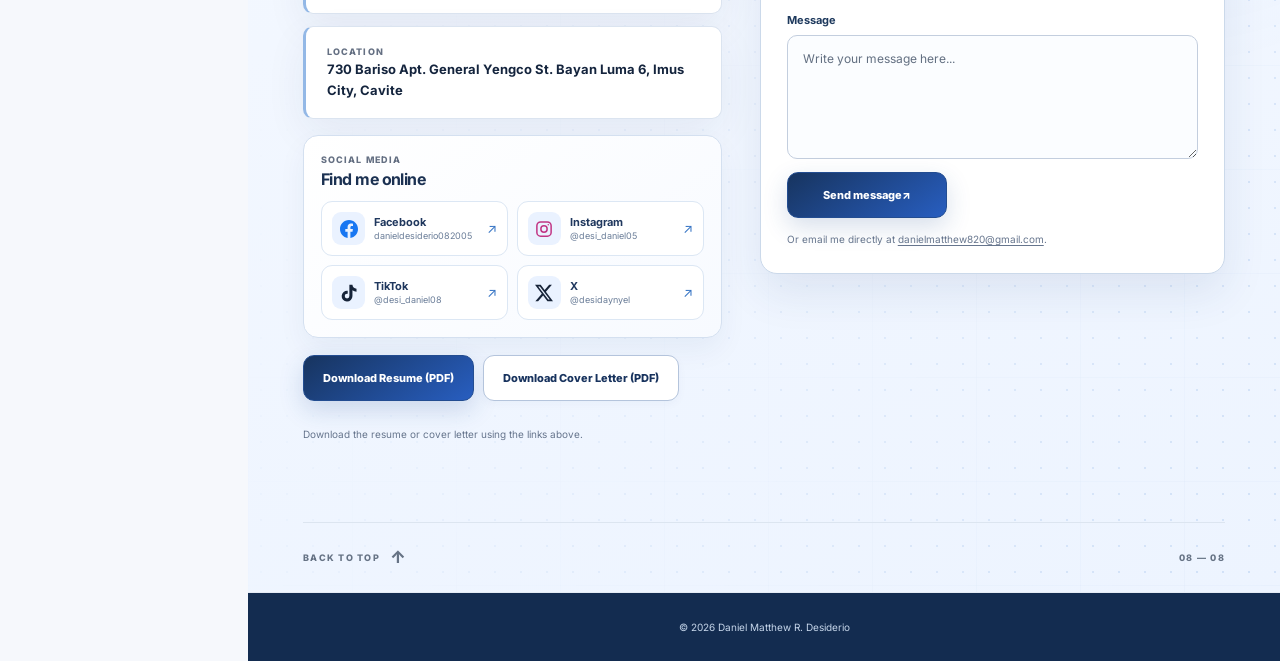
==== commit 6117443b: "Restore contact form and remove college slideshow" ====
--- a/daniel-desiderio-portfolio-premium/index.html
+++ b/daniel-desiderio-portfolio-premium/index.html
@@ -315,17 +315,26 @@
             <div class="document-actions"><a class="button button-primary" href="assets/docs/Daniel-Matthew-Desiderio-Resume.pdf" download>Download Resume (PDF)</a><a class="button button-outline" href="assets/docs/Daniel-Matthew-Desiderio-Cover-Letter.pdf" download>Download Cover Letter (PDF)</a></div>
             <p class="help-text">Download the resume or cover letter using the links above.</p>
           </div>
-          <div class="journey-card reveal" id="college-journey" aria-label="College journey photo slideshow">
-            <div class="journey-heading"><div><span class="micro-label">College journey</span><h3>Moments along the way.</h3><p>Snapshots with classmates and friends throughout my college years.</p></div><button class="journey-pause" id="journey-toggle" type="button" aria-pressed="false" aria-label="Pause college photo slideshow" title="Pause slideshow"><svg class="icon-pause" viewBox="0 0 24 24" fill="currentColor" aria-hidden="true"><rect x="6" y="5" width="4" height="14" rx="1"/><rect x="14" y="5" width="4" height="14" rx="1"/></svg><svg class="icon-play" viewBox="0 0 24 24" fill="currentColor" aria-hidden="true"><path d="M7 4.8a1.4 1.4 0 0 1 2.1-1.2l11 7a1.6 1.6 0 0 1 0 2.8l-11 7A1.4 1.4 0 0 1 7 19.2V4.8Z"/></svg></button></div>
-            <figure class="journey-figure"><div class="journey-photo-wrap"><img id="journey-photo" src="assets/images/college-journey/college-27.jpg" alt="Group photo from Daniel's college journey, photo 1 of 23" width="1280" height="960" loading="lazy" decoding="async"></div><figcaption>College memories<span class="journey-caption-mark" aria-hidden="true">✦</span></figcaption></figure>
-            <span id="journey-position" class="journey-status" aria-live="off">Photo 1 of 23</span>
-            <div class="journey-controls"><button class="journey-control" id="journey-prev" type="button" aria-label="Previous college photo">←</button><div class="journey-dots" id="journey-dots" aria-label="Choose a college photo"></div><button class="journey-control" id="journey-next" type="button" aria-label="Next college photo">→</button></div>
+          <div class="contact-form-card reveal">
+            <div class="contact-form-heading"><span class="micro-label">Send a message</span><h3>Start a conversation</h3><p>Have an opportunity or question? Send me a message and I’ll get back to you.</p></div>
+            <form name="contact" method="POST" action="/success.html" data-netlify="true" netlify-honeypot="bot-field">
+              <input type="hidden" name="form-name" value="contact">
+              <p class="honeypot"><label>Leave this field empty: <input name="bot-field" tabindex="-1" autocomplete="off"></label></p>
+              <div class="form-row">
+                <div class="field"><label for="contact-name">Your name</label><input id="contact-name" name="name" type="text" autocomplete="name" placeholder="Juan dela Cruz" required></div>
+                <div class="field"><label for="contact-email">Your email</label><input id="contact-email" name="email" type="email" autocomplete="email" placeholder="you@example.com" required></div>
+              </div>
+              <div class="field"><label for="contact-subject">Subject</label><input id="contact-subject" name="subject" type="text" placeholder="Internship opportunity"></div>
+              <div class="field"><label for="contact-message">Message</label><textarea id="contact-message" name="message" rows="5" placeholder="Write your message here..." required></textarea></div>
+              <button class="button button-primary" type="submit">Send message <span aria-hidden="true">↗</span></button>
+              <p class="form-note">Or email me directly at <a href="mailto:danielmatthew820@gmail.com">danielmatthew820@gmail.com</a>.</p>
+            </form>
           </div>
         </div>
       </div>
       <div class="page-bottomline"><a href="#home">Back to top <span aria-hidden="true">↑</span></a><span>08 — 08</span></div>
     </section>
-    <footer class="site-footer"><p>© 2026 Daniel Matthew R. Desiderio</p><p>IT · Data · People · Built with HTML, CSS &amp; JavaScript</p></footer>
+    <footer class="site-footer"><p>© 2026 Daniel Matthew R. Desiderio</p></footer>
   </main>
 
   <button class="floating-top" id="back-to-top" type="button" aria-label="Back to top">↑</button>
--- a/daniel-desiderio-portfolio-premium/css/premium.css
+++ b/daniel-desiderio-portfolio-premium/css/premium.css
@@ -542,6 +542,88 @@
  .certificate-track{grid-auto-columns:82%;}
  .seminar-list li{grid-template-columns:75px minmax(0,1fr);gap:8px;}
 }
+/* Keep these mobile rules after the desktop art direction so the grid stays stacked. */
+@media screen and (max-width:900px) {
+ .sidebar {width:min(320px,88vw);padding-bottom:max(18px,env(safe-area-inset-bottom));overscroll-behavior:contain;}
+ .nav-link {min-height:46px;font-size:14px;}
+ .menu-toggle,.dialog-close {width:44px;height:44px;}
+ .mobile-header {padding-left:max(16px,env(safe-area-inset-left));padding-right:max(16px,env(safe-area-inset-right));}
+ .section-content > *,.hero-left,.hero-right,.contact-left,.education-aside {min-width:0;}
+ .project-card-meta {flex-wrap:wrap;align-items:flex-start;}
+ .project-card-meta .project-index {flex:1 1 180px;line-height:1.6;}
+ .project-card h3,.dialog-header h2,.fact-card a {overflow-wrap:anywhere;}
+ .project-open {min-height:44px;font-size:12px;}
+ .project-dialog,.certificate-dialog {max-height:90dvh;overscroll-behavior:contain;}
+ .dialog-header > div {min-width:0;}
+ .dialog-close {position:sticky;top:0;}
+ .field input,.field textarea {font-size:16px;}
+ .floating-top {right:max(14px,env(safe-area-inset-right));bottom:max(14px,env(safe-area-inset-bottom));width:44px;height:44px;}
+}
+@media screen and (max-width:700px) {
+ :root {--page-pad:clamp(16px,4.5vw,28px);}
+ .hero-content {grid-template-columns:minmax(0,1fr);gap:28px;}
+ .hero-right {width:100%;gap:14px;}
+ .hero-image-wrap {width:clamp(176px,54vw,250px);flex:none;margin:12px auto 4px;}
+ .hero-right .hero-info-panel {display:block;width:100%;max-width:460px;text-align:left;}
+ .hero-info-panel strong {font-size:13px;}
+ .profile-slideshow-controls {width:min(100%,300px);font-size:12px;}
+ .profile-slideshow-controls button {min-height:44px;padding:8px 16px;}
+ .hero-left h1 {font-size:clamp(32px,8.5vw,48px);overflow-wrap:anywhere;}
+ .hero-intro,#about .about-narrative {font-size:14px;line-height:1.8;}
+ .hero-actions {max-width:460px;}
+ .hero-actions .button {font-size:13px;min-height:48px;}
+ .hero-glow {width:180px;height:180px;right:0;}
+ .section-heading h2 {font-size:clamp(30px,8vw,42px);line-height:1.14;}
+ .section-heading>p:last-child:not(.section-kicker),.heading-with-note>div>p:last-child {font-size:14px;line-height:1.7;}
+ .about-grid,.education-grid,.contact-grid,.experience-grid,.project-grid,.skill-panels {grid-template-columns:minmax(0,1fr);gap:22px;}
+ .education-aside {width:100%;max-width:none;}
+ .education-photo-slot {height:auto;aspect-ratio:4/3;}
+ .education-photo-slot img {display:block;}
+ .education-detail-copy {padding:18px;}
+ .education-select {padding:8px;min-height:44px;}
+ .education-degree {font-size:15px;}
+ .education-school,.education-detail-copy p {font-size:13px;}
+ .project-card-content {padding:18px;gap:13px;}
+ .project-card h3 {font-size:20px;line-height:1.35;}
+ .project-card p,.info-card p,.experience-card li {font-size:14px;line-height:1.7;}
+ .project-highlights span,.project-card .tag {font-size:11px;line-height:1.45;}
+ .skill-panel {padding:18px;}
+ .skill-label {overflow-wrap:anywhere;}
+ .expand-panel summary {min-height:48px;padding:16px;font-size:14px;}
+ .honors-list,.experience-card ul {overflow-wrap:anywhere;}
+ .contact-left .fact-card {padding:16px;}
+ .contact-left .fact-card a {font-size:13px;}
+ .document-actions {flex-direction:column;}
+ .document-actions .button {width:100%;font-size:12px;}
+ .journey-card {padding:12px;}
+ .journey-heading {padding:8px 4px 14px;}
+ .journey-heading h3 {font-size:21px;}
+ .journey-heading p {font-size:13px;}
+ .journey-photo-wrap {height:auto;aspect-ratio:4/3;}
+ .journey-control,.journey-pause {width:44px;height:44px;flex-basis:44px;}
+ .journey-controls {gap:6px;}
+ .journey-dots {gap:0;flex-wrap:nowrap;min-width:0;}
+ .journey-dots button {width:20px;height:32px;flex:0 0 20px;border:0;background:transparent;box-shadow:none;display:grid;place-items:center;}
+ .journey-dots button::after {content:'';width:8px;height:8px;border-radius:50%;background:#9db6d7;}
+ .journey-dots button[aria-current="true"] {background:transparent;box-shadow:none;}
+ .journey-dots button[aria-current="true"]::after {background:#2864bd;box-shadow:0 0 0 3px #dceaff;}
+ .journey-dots button[hidden] {display:none;}
+ .project-dialog-content,.dialog-content {padding:16px;}
+ .project-dialog-text p {font-size:14px;}
+ .project-live-link {min-width:0;max-width:100%;width:100%;}
+ .site-footer {padding:22px var(--page-pad) 76px;}
+}
+@media screen and (max-width:400px) {
+ .skill-grid {grid-template-columns:repeat(2,minmax(0,1fr));}
+ .focus-nodes {grid-template-columns:1fr;gap:16px;}
+ .focus-nodes strong {font-size:13px;}
+ .focus-nodes small {font-size:11px;}
+ .page-topline {white-space:normal;gap:8px;line-height:1.5;}
+ .project-card-meta .project-index {flex-basis:100%;}
+}
+@media (hover:none) {
+ .project-card:hover,.skill-tile:hover,.button:not(:disabled):hover,.journey-control:hover,.journey-pause:hover {transform:none;}
+}
 /* Print remains factual, accessible and clean — remove visual-only decoration. */
 @media print {
  :root {--paper:#fff;--page-pad:0;}
